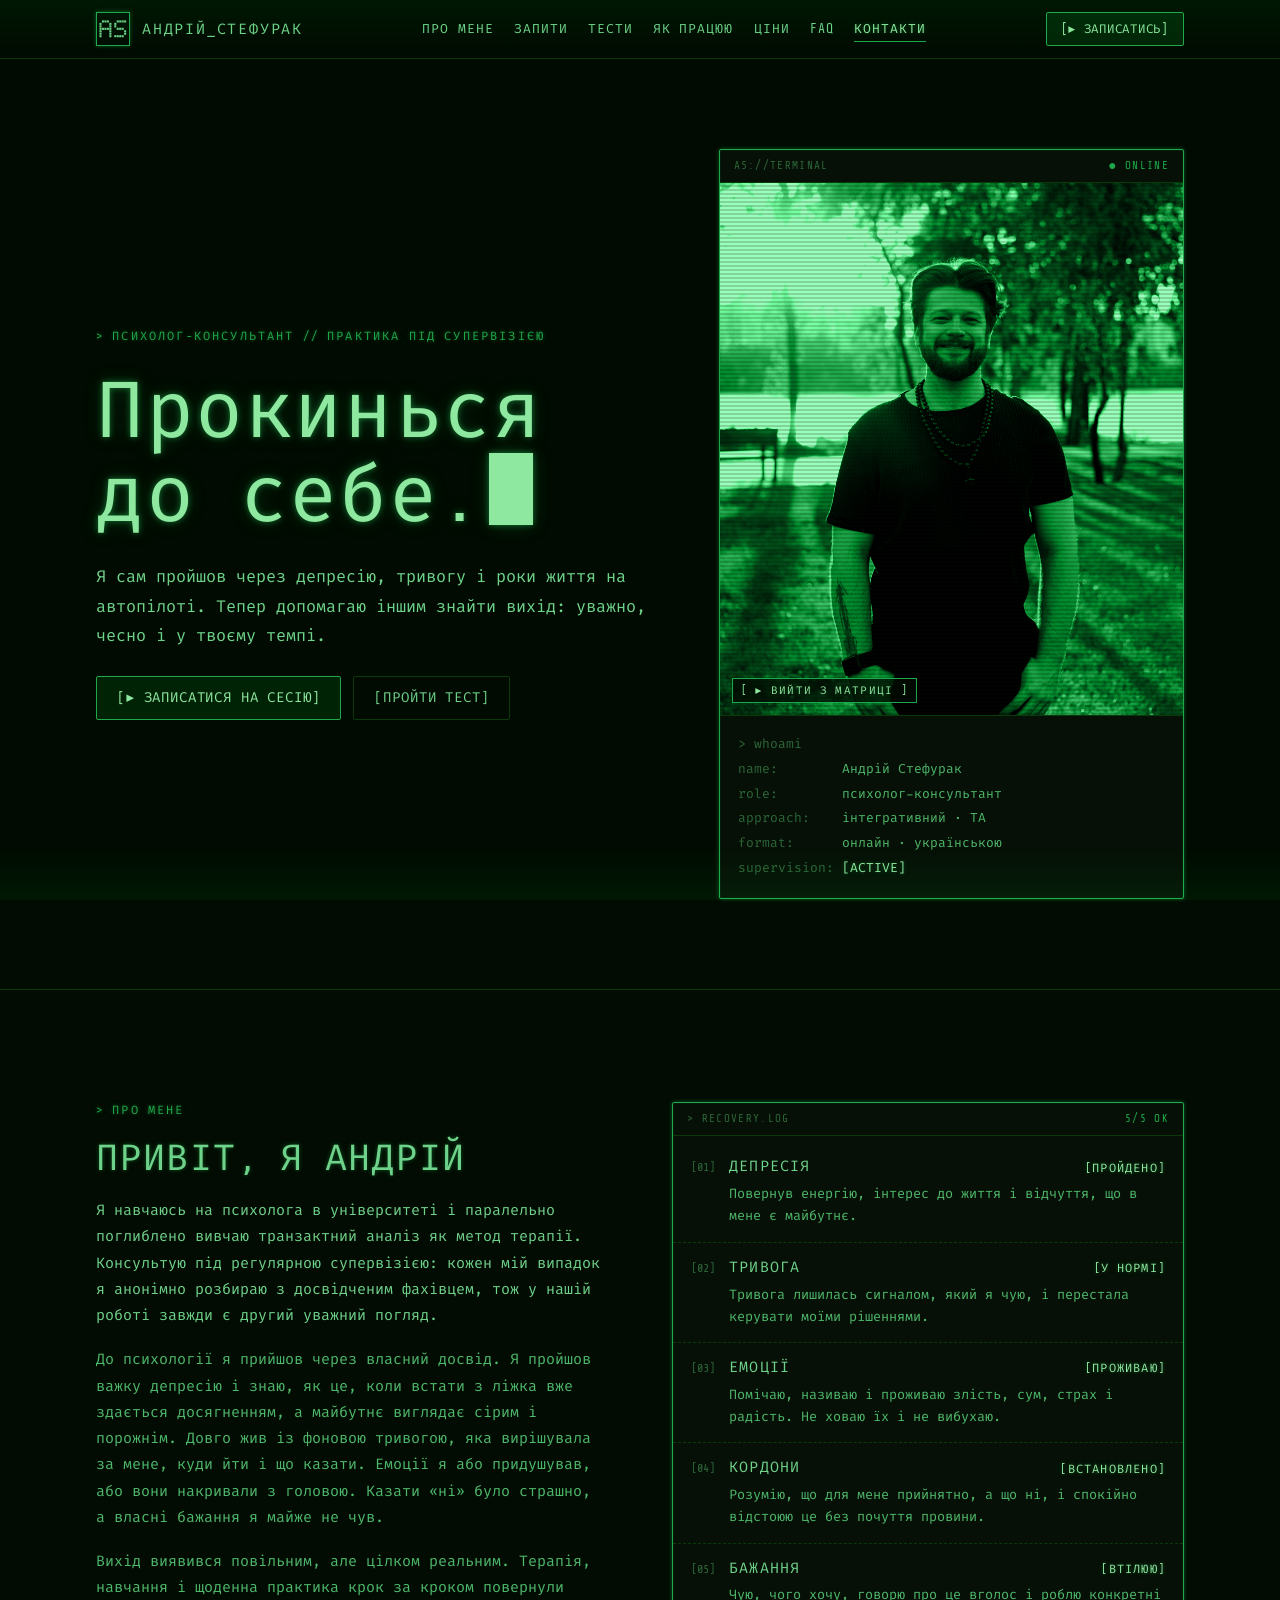
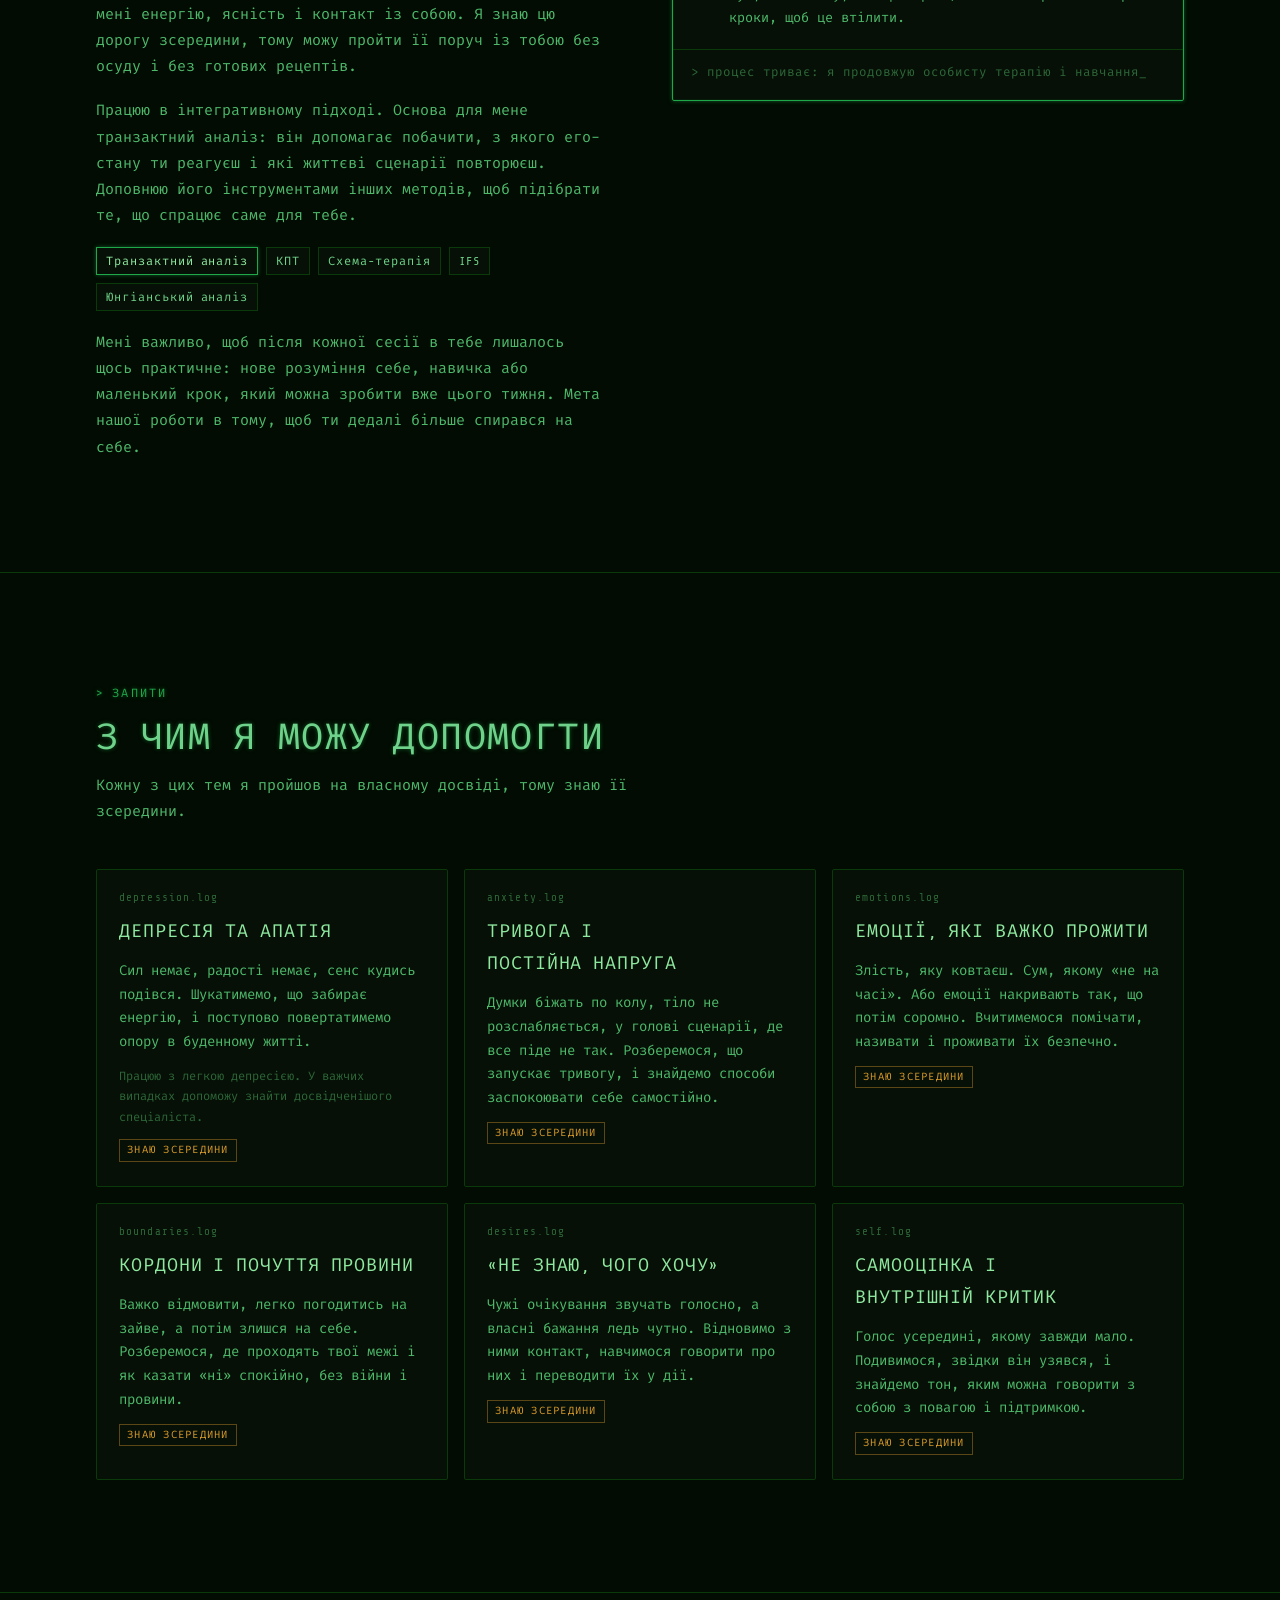
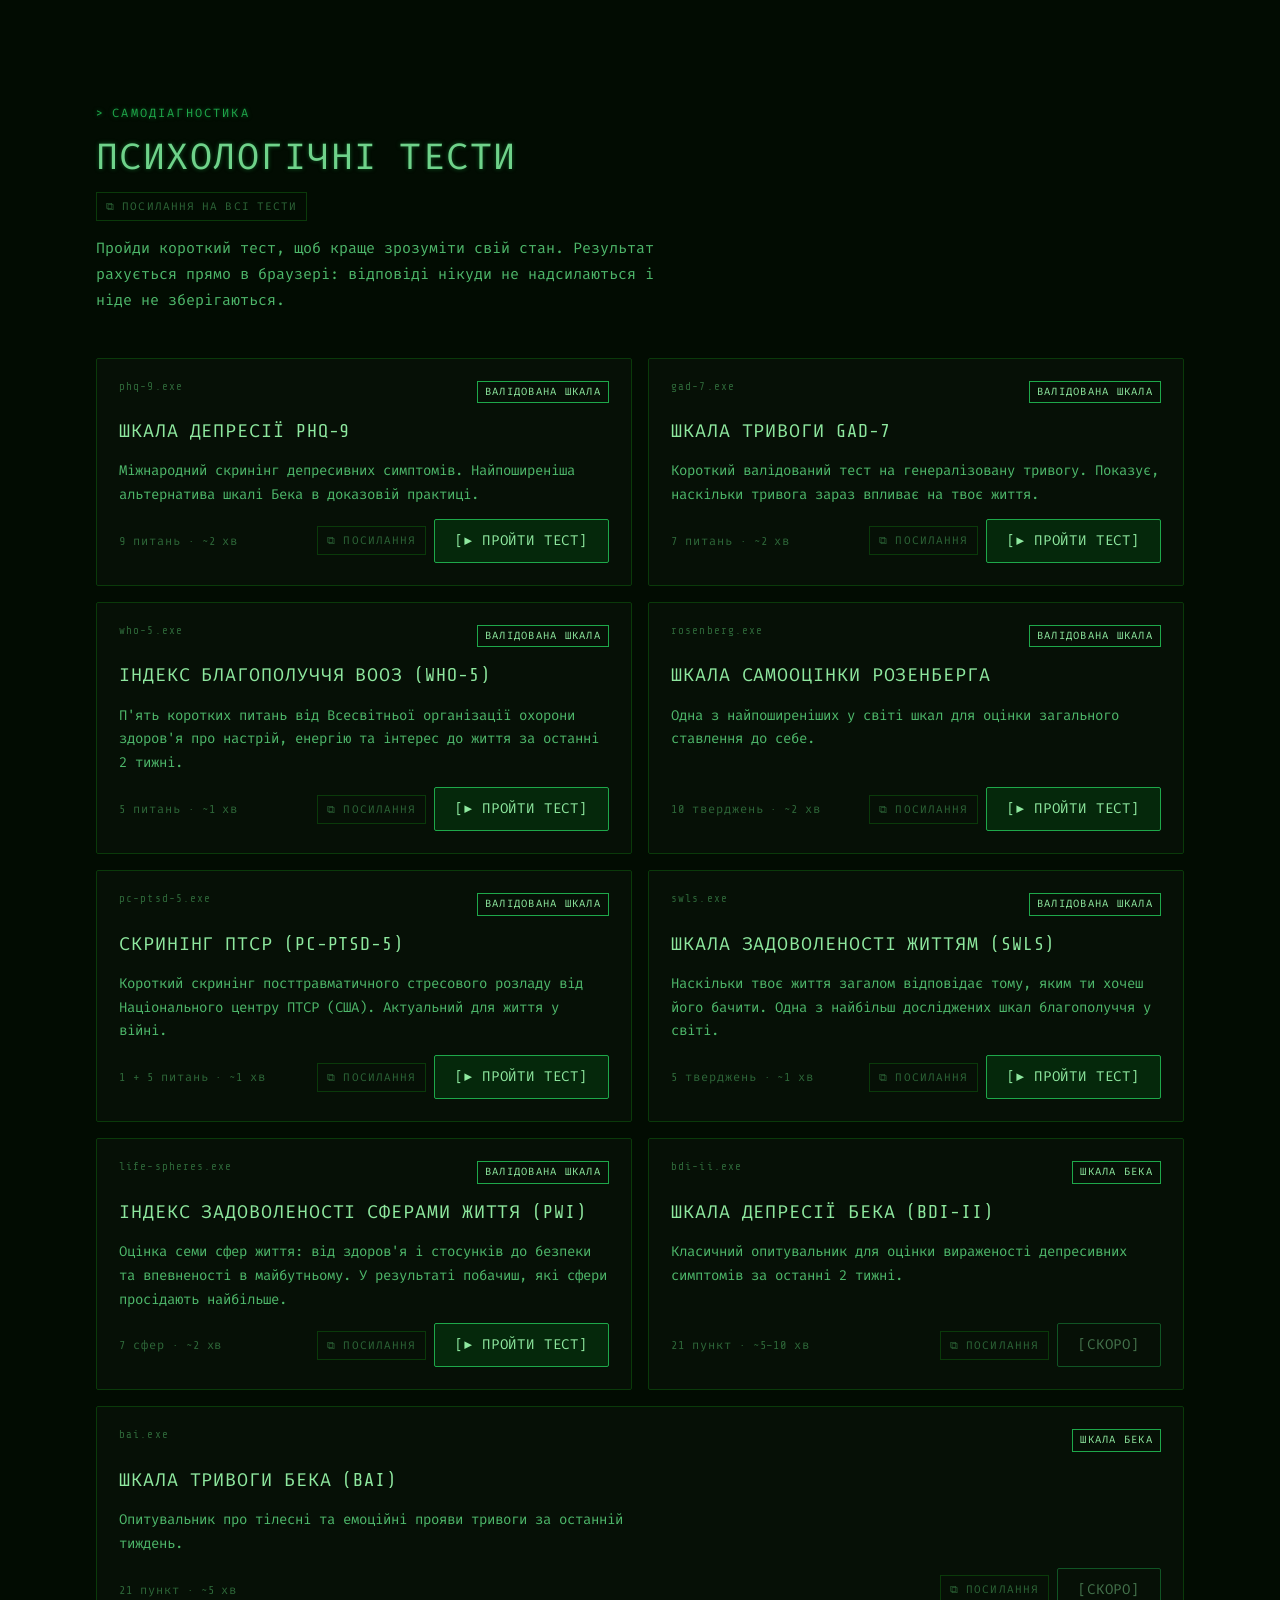
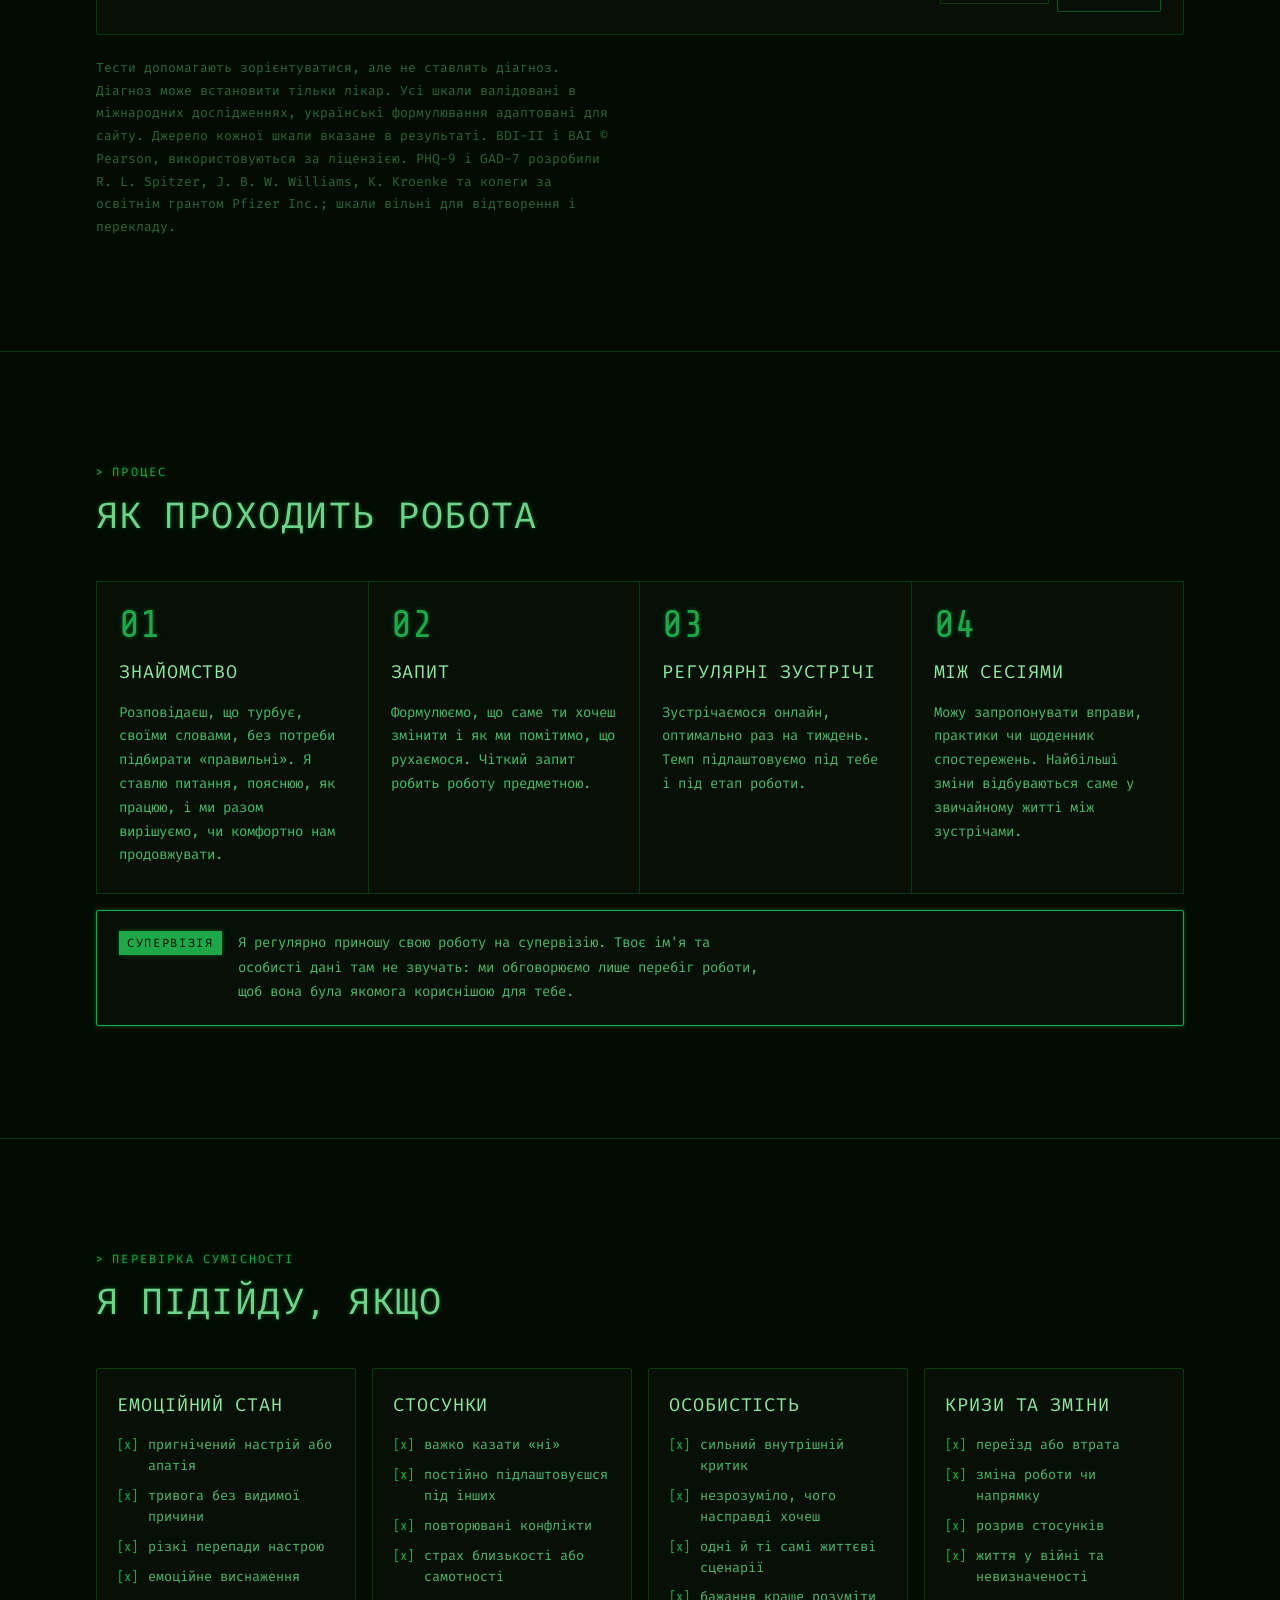
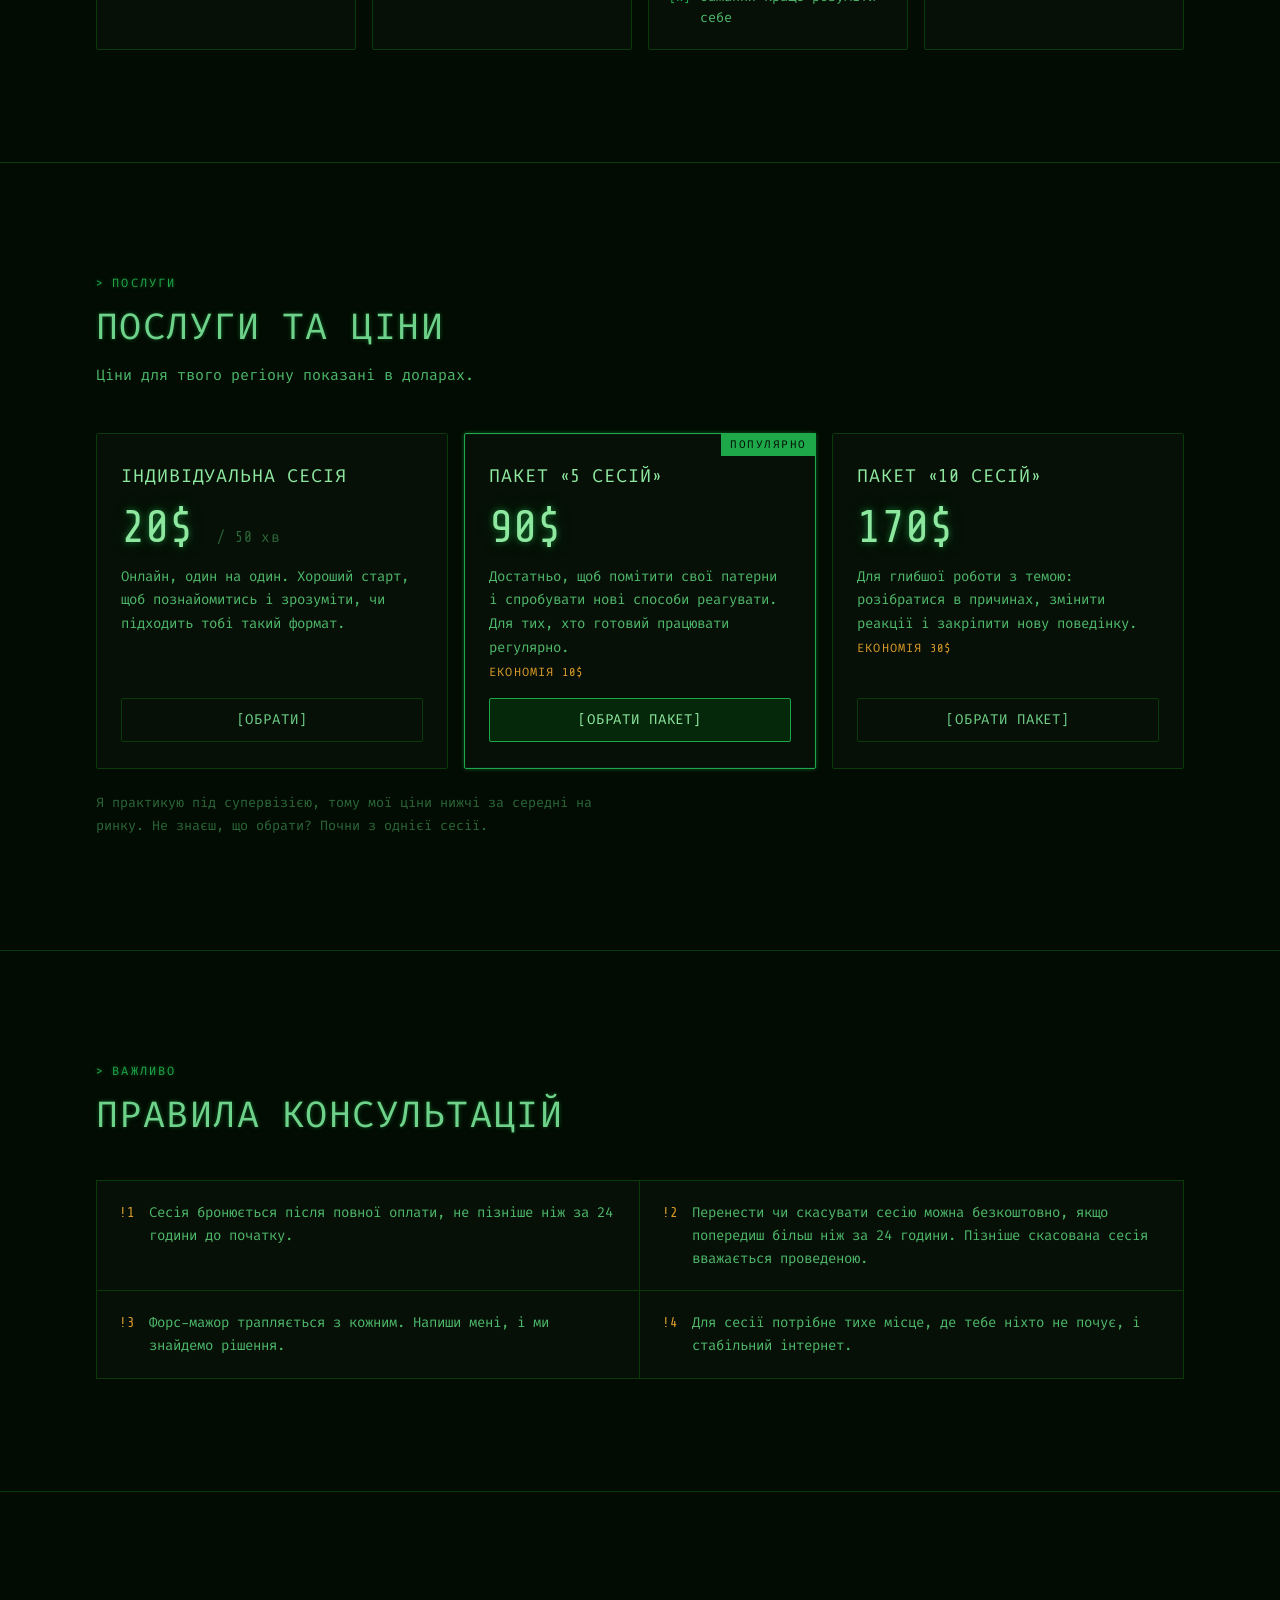
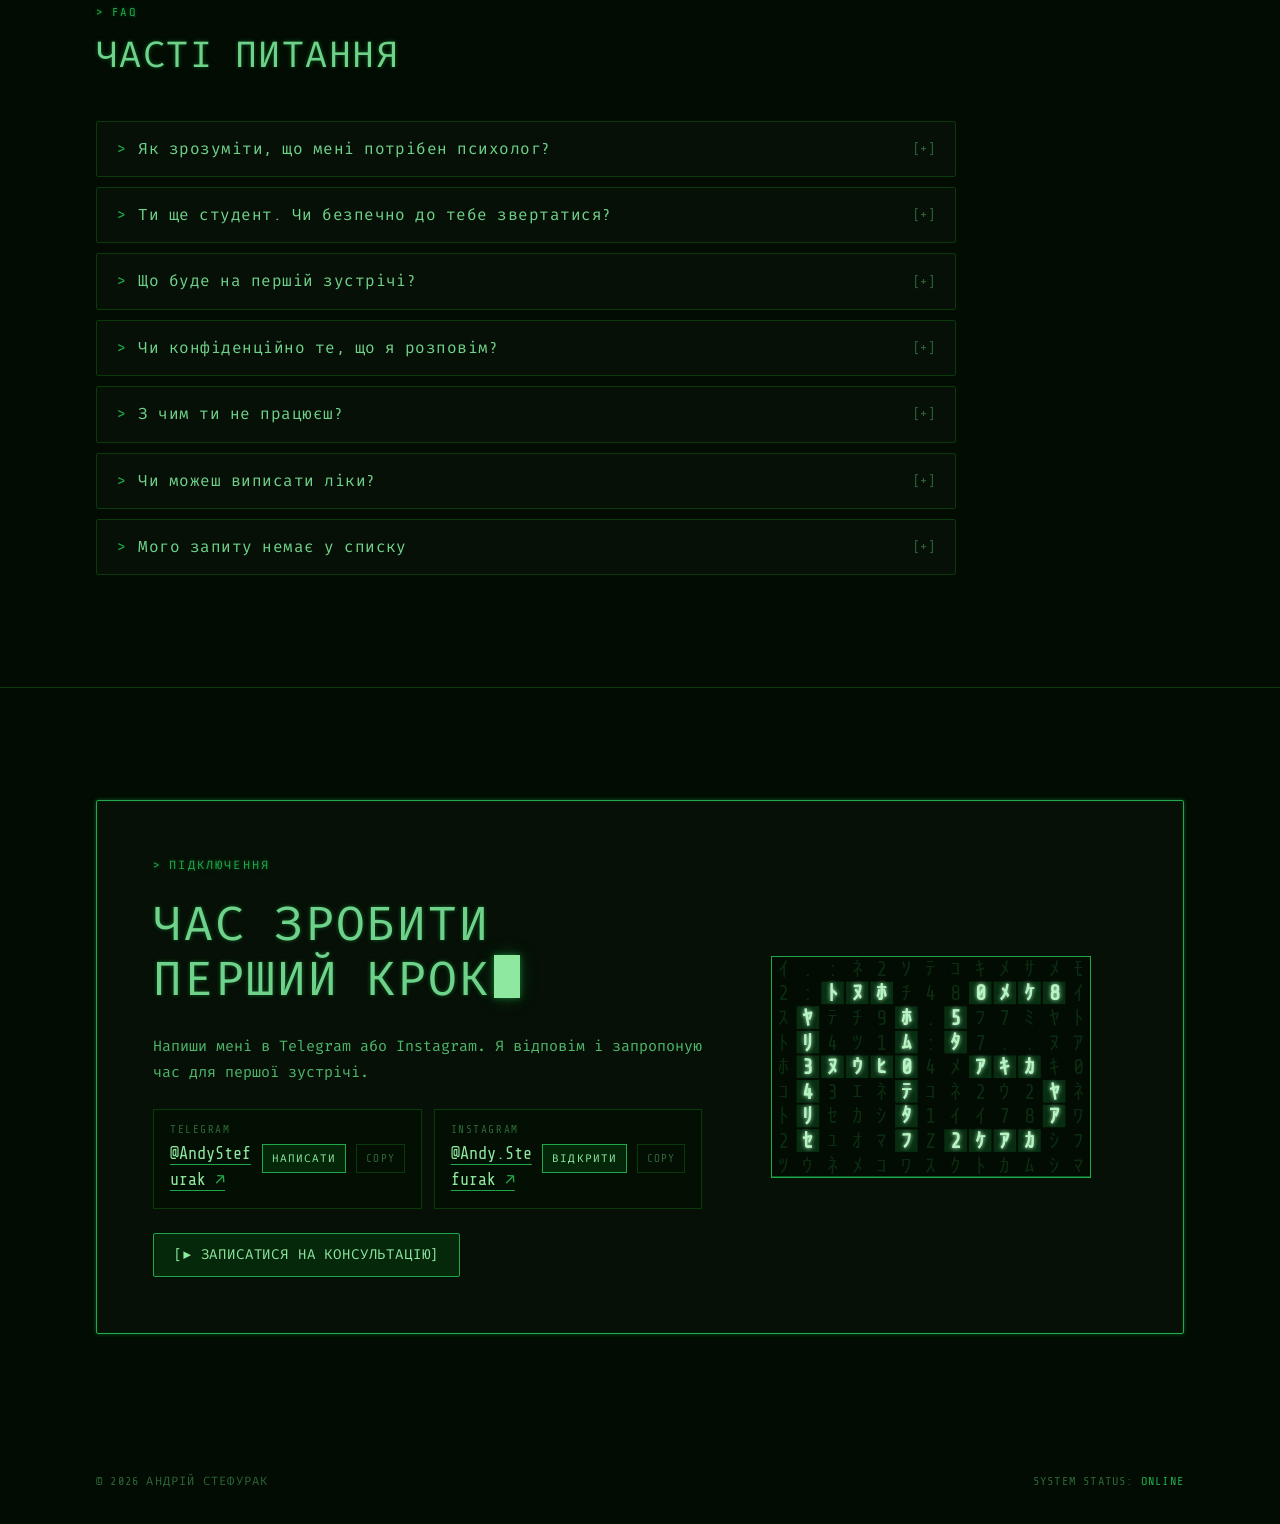
==== index.html @ 8607067a "Окремі посилання на тести, перемикання фото дотиком, помітніші контакти Co-Authored-By: Claude Opus " ====
<!doctype html>
<html lang="uk">
<head>
<meta charset="utf-8">
<meta name="viewport" content="width=device-width, initial-scale=1, viewport-fit=cover">
<title>Андрій Стефурак — психолог</title>
<meta name="claude:viewport-fit-sides" content="cover">
<meta name="description" content="Андрій Стефурак — психолог-консультант онлайн, практика під супервізією. Депресія, тривога, емоції, кордони, бажання.">
<link rel="canonical" href="https://www.andriistefurak.com/">
<meta property="og:type" content="website">
<meta property="og:site_name" content="Андрій Стефурак">
<meta property="og:title" content="Андрій Стефурак — психолог">
<meta property="og:description" content="Андрій Стефурак — психолог-консультант онлайн, практика під супервізією. Депресія, тривога, емоції, кордони, бажання.">
<meta property="og:url" content="https://www.andriistefurak.com/">
<meta property="og:image" content="https://www.andriistefurak.com/andrii.jpg">
<meta name="twitter:card" content="summary_large_image">
<link rel="icon" type="image/svg+xml" href="data:image/svg+xml,%3Csvg xmlns=%22http://www.w3.org/2000/svg%22 viewBox=%220 0 52 52%22%3E%3Crect width=%2252%22 height=%2252%22 fill=%22%23020c02%22/%3E%3Cg fill=%22%236fd28a%22%3E%3Crect x=%228%22 y=%2212%22 width=%223.4%22 height=%223.4%22/%3E%3Crect x=%2212%22 y=%2212%22 width=%223.4%22 height=%223.4%22/%3E%3Crect x=%2216%22 y=%2212%22 width=%223.4%22 height=%223.4%22/%3E%3Crect x=%2232%22 y=%2212%22 width=%223.4%22 height=%223.4%22/%3E%3Crect x=%2236%22 y=%2212%22 width=%223.4%22 height=%223.4%22/%3E%3Crect x=%2240%22 y=%2212%22 width=%223.4%22 height=%223.4%22/%3E%3Crect x=%2244%22 y=%2212%22 width=%223.4%22 height=%223.4%22/%3E%3Crect x=%224%22 y=%2216%22 width=%223.4%22 height=%223.4%22/%3E%3Crect x=%2220%22 y=%2216%22 width=%223.4%22 height=%223.4%22/%3E%3Crect x=%2228%22 y=%2216%22 width=%223.4%22 height=%223.4%22/%3E%3Crect x=%224%22 y=%2220%22 width=%223.4%22 height=%223.4%22/%3E%3Crect x=%2220%22 y=%2220%22 width=%223.4%22 height=%223.4%22/%3E%3Crect x=%2228%22 y=%2220%22 width=%223.4%22 height=%223.4%22/%3E%3Crect x=%224%22 y=%2224%22 width=%223.4%22 height=%223.4%22/%3E%3Crect x=%228%22 y=%2224%22 width=%223.4%22 height=%223.4%22/%3E%3Crect x=%2212%22 y=%2224%22 width=%223.4%22 height=%223.4%22/%3E%3Crect x=%2216%22 y=%2224%22 width=%223.4%22 height=%223.4%22/%3E%3Crect x=%2220%22 y=%2224%22 width=%223.4%22 height=%223.4%22/%3E%3Crect x=%2232%22 y=%2224%22 width=%223.4%22 height=%223.4%22/%3E%3Crect x=%2236%22 y=%2224%22 width=%223.4%22 height=%223.4%22/%3E%3Crect x=%2240%22 y=%2224%22 width=%223.4%22 height=%223.4%22/%3E%3Crect x=%224%22 y=%2228%22 width=%223.4%22 height=%223.4%22/%3E%3Crect x=%2220%22 y=%2228%22 width=%223.4%22 height=%223.4%22/%3E%3Crect x=%2244%22 y=%2228%22 width=%223.4%22 height=%223.4%22/%3E%3Crect x=%224%22 y=%2232%22 width=%223.4%22 height=%223.4%22/%3E%3Crect x=%2220%22 y=%2232%22 width=%223.4%22 height=%223.4%22/%3E%3Crect x=%2244%22 y=%2232%22 width=%223.4%22 height=%223.4%22/%3E%3Crect x=%224%22 y=%2236%22 width=%223.4%22 height=%223.4%22/%3E%3Crect x=%2220%22 y=%2236%22 width=%223.4%22 height=%223.4%22/%3E%3Crect x=%2228%22 y=%2236%22 width=%223.4%22 height=%223.4%22/%3E%3Crect x=%2232%22 y=%2236%22 width=%223.4%22 height=%223.4%22/%3E%3Crect x=%2236%22 y=%2236%22 width=%223.4%22 height=%223.4%22/%3E%3Crect x=%2240%22 y=%2236%22 width=%223.4%22 height=%223.4%22/%3E%3C/g%3E%3C/svg%3E">
<link rel="preconnect" href="https://fonts.googleapis.com">
<link rel="preconnect" href="https://fonts.gstatic.com" crossorigin>
<link rel="stylesheet" href="https://fonts.googleapis.com/css2?family=Fira+Code:wght@400;500;600&family=Share+Tech+Mono&display=swap">
<style>
/* Layout: terminal-on-CRT — one centered column of neon-bordered panels over a slow matrix rain, scanlines on top. */
:root {
  --bg: #020c02;
  --bg-2: #040f04;
  --card: #061006;
  --neon: #1ea84a;
  --line: #0a3a0a;
  --fg: #6fd28a;
  --fg-2: #4eb86b;
  --dim: #2d6638;
  --muted: #1a4422;
  --bright: #8ee89f;
  --warn: #d99a2b;
  --danger: #e0645c;
  --glow: 0 0 4px rgba(30, 168, 74, .5);
  --glow-strong: 0 0 6px rgba(30, 168, 74, .65), 0 0 18px rgba(30, 168, 74, .25);
  --font-display: "Share Tech Mono", "Fira Code", "Courier New", monospace;
  --font-body: "Fira Code", "Courier New", monospace;
  --radius: 2px;
  --wrap: 1120px;
  color-scheme: dark;
}

* { box-sizing: border-box; }
html { scroll-behavior: smooth; scroll-padding-top: 84px; }
body {
  margin: 0;
  background: var(--bg);
  color: var(--fg-2);
  font: 400 15px/1.75 var(--font-body);
  -webkit-font-smoothing: antialiased;
  overflow-x: hidden;
}
body::before {
  content: ""; position: fixed; inset: 0 0 auto; height: env(safe-area-inset-top, 0px);
  z-index: 60; background: var(--bg);
}
::selection { background: var(--neon); color: var(--bg); }
a { color: var(--bright); text-decoration: none; }
a:hover { text-shadow: var(--glow); }
:focus-visible { outline: 1px dashed var(--bright); outline-offset: 3px; }

/* ── atmosphere ─────────────────────────────── */
#rain { position: fixed; inset: 0; width: 100%; height: 100%; z-index: 0; opacity: .2; pointer-events: none; }
.scanlines::before, .scanlines::after { content: ""; position: fixed; inset: 0; pointer-events: none; z-index: 50; }
.scanlines::before {
  mix-blend-mode: screen;
  background: repeating-linear-gradient(rgba(0,0,0,0) 0, rgba(0,0,0,0) 2px, rgba(0,255,65,.03) 3px, rgba(0,0,0,0) 4px);
}
.scanlines::after {
  background: linear-gradient(rgba(0,255,65,.06), rgba(0,0,0,0) 6%, rgba(0,0,0,0) 94%, rgba(0,255,65,.06));
}
main, header, footer { position: relative; z-index: 2; }

.wrap {
  max-width: var(--wrap); margin: 0 auto;
  padding-left: max(16px, env(safe-area-inset-left, 0px));
  padding-right: max(16px, env(safe-area-inset-right, 0px));
}

/* ── type ───────────────────────────────────── */
h1, h2, h3 { font-family: var(--font-display); font-weight: 400; color: var(--fg); margin: 0; text-wrap: balance; }
h1 { font-size: clamp(2.6rem, 7vw, 5rem); line-height: 1.02; letter-spacing: .02em; color: var(--bright); text-shadow: var(--glow-strong); }
h2 { font-size: clamp(1.6rem, 3.6vw, 2.3rem); line-height: 1.15; letter-spacing: .04em; text-transform: uppercase; text-shadow: var(--glow); }
h3 { font-size: 1.15rem; letter-spacing: .05em; text-transform: uppercase; color: var(--bright); }
p { margin: 0; max-width: 65ch; }
.eyebrow { font: 400 12px/1.4 var(--font-display); letter-spacing: .18em; text-transform: uppercase; color: var(--neon); text-shadow: var(--glow); }
.cursor { display: inline-block; width: .55em; height: .9em; margin-left: .08em; background: var(--bright); box-shadow: var(--glow-strong); vertical-align: -.05em; animation: blink 1.05s steps(1) infinite; }
@keyframes blink { 50% { opacity: 0; } }

/* ── buttons ────────────────────────────────── */
.btn {
  display: inline-flex; align-items: center; gap: .5em;
  font: 400 .88rem/1 var(--font-display); letter-spacing: .06em; text-transform: uppercase;
  padding: 14px 20px; border: 1px solid var(--neon); border-radius: var(--radius);
  background: rgba(0,255,65,.1); color: var(--bright); cursor: pointer;
  transition: background .15s, box-shadow .15s;
}
.btn:hover { background: rgba(0,255,65,.18); box-shadow: var(--glow-strong); text-shadow: none; }
.btn--ghost { background: transparent; border-color: var(--line); color: var(--fg); }
.btn--ghost:hover { border-color: var(--neon); background: rgba(0,255,65,.06); }

/* ── header ─────────────────────────────────── */
.top {
  position: sticky; top: env(safe-area-inset-top, 0px); z-index: 40;
  background: rgba(2,12,2,.88); backdrop-filter: blur(6px);
  border-bottom: 1px solid var(--line);
}
.top .wrap { display: flex; align-items: center; justify-content: space-between; gap: 20px; padding-block: 12px; }
.brand { display: flex; align-items: center; gap: 12px; color: var(--fg); font: 400 15px/1 var(--font-display); letter-spacing: .12em; }
.brand svg { width: 34px; height: 34px; flex: none; border: 1px solid var(--neon); box-shadow: var(--glow); }
.nav { display: flex; gap: 20px; font: 400 13px/1 var(--font-display); letter-spacing: .08em; text-transform: uppercase; }
.nav a { color: var(--fg); padding: 6px 0; border-bottom: 1px solid transparent; transition: color .15s, border-color .15s; }
.nav a:hover, .nav a.active { color: var(--bright); border-bottom-color: var(--neon); text-shadow: var(--glow); }
.top-actions { display: flex; align-items: center; gap: 8px; }
.top .btn { padding: 10px 14px; font-size: .78rem; }
.menu-btn { display: none; }
@media (max-width: 900px) {
  .menu-btn { display: inline-flex; }
  .nav {
    display: none; position: absolute; top: 100%; left: 0; right: 0; flex-direction: column; gap: 0;
    background: var(--bg); border-bottom: 1px solid var(--neon); box-shadow: var(--glow);
    padding-block: 6px 14px;
    padding-left: max(16px, env(safe-area-inset-left, 0px)); padding-right: max(16px, env(safe-area-inset-right, 0px));
  }
  .nav.open { display: flex; }
  .nav a { padding: 15px 0; border-bottom: 1px solid var(--line); font-size: 14px; }
  .nav a::before { content: "> "; color: var(--neon); }
}
@media (max-width: 420px) { .brand span { display: none; } }

/* ── sections ───────────────────────────────── */
section { padding-block: clamp(64px, 9vw, 112px); border-bottom: 1px solid var(--line); }
.section-head { display: grid; gap: 14px; margin-bottom: 44px; }

.panel { background: var(--card); border: 1px solid var(--line); border-radius: var(--radius); }
.panel--neon { border-color: var(--neon); box-shadow: inset 0 0 0 1px rgba(30,168,74,.08), var(--glow); }
.panel-bar {
  display: flex; justify-content: space-between; align-items: center; gap: 12px; padding: 9px 14px;
  border-bottom: 1px solid var(--line); font: 400 11px/1.3 var(--font-display); letter-spacing: .12em; text-transform: uppercase; color: var(--dim);
}
.panel-bar b { color: var(--neon); font-weight: 400; }

/* ── hero ───────────────────────────────────── */
.hero { padding-block: clamp(48px, 7vw, 96px); }
.hero .wrap { display: grid; grid-template-columns: minmax(0, 1.2fr) minmax(0, 1fr); gap: clamp(32px, 5vw, 72px); align-items: center; }
.hero-copy { display: grid; gap: 26px; min-width: 0; }
.hero-copy .lead { font-size: 1.05rem; color: var(--fg); }
.hero-actions { display: flex; flex-wrap: wrap; gap: 12px; }
.hero-card { min-width: 0; }

.photo { position: relative; display: block; width: 100%; padding: 0; border: 0; border-bottom: 1px solid var(--line); background: var(--bg); cursor: default; -webkit-user-select: none; user-select: none; -webkit-touch-callout: none; overflow: hidden; aspect-ratio: 4 / 4.6; max-width: 100%; }
.photo img { display: block; width: 100%; height: 100%; object-fit: cover; object-position: 50% 22%; filter: grayscale(1) contrast(1.15) brightness(.85); transition: filter .6s ease; }
.photo::before { content: ""; position: absolute; inset: 0; background: var(--neon); mix-blend-mode: color; opacity: 1; transition: opacity .6s ease; z-index: 1; }
.photo::after { content: ""; position: absolute; inset: 0; z-index: 2; pointer-events: none;
  background: repeating-linear-gradient(rgba(2,12,2,0) 0, rgba(2,12,2,0) 2px, rgba(2,12,2,.35) 3px, rgba(2,12,2,0) 4px); transition: opacity .6s ease; }
.photo img { pointer-events: none; }
.photo .hint:hover { background: var(--neon); color: var(--bg); text-shadow: none; }
.photo .hint { position: absolute; cursor: pointer; left: 12px; bottom: 12px; z-index: 3; font: 400 11px/1 var(--font-display); letter-spacing: .12em; text-transform: uppercase;
  color: var(--bright); background: rgba(2,12,2,.8); border: 1px solid var(--neon); padding: 6px 8px; }
.photo.is-real img { filter: none; }
.photo.is-real::before, .photo.is-real::after { opacity: 0; }
@media (hover: hover) {
  .photo:hover img { filter: none; }
  .photo:hover::before, .photo:hover::after { opacity: 0; }
}

.whoami { margin: 0; padding: 16px 18px 18px; font: 400 13px/1.9 var(--font-body); color: var(--fg-2); overflow-x: auto; }
.whoami .k { color: var(--dim); }
.whoami .ok { color: var(--bright); text-shadow: var(--glow); }
@media (max-width: 860px) { .hero .wrap { grid-template-columns: minmax(0, 1fr); } .hero-card { max-width: 460px; } }

/* ── about ──────────────────────────────────── */
.about .wrap { display: grid; grid-template-columns: minmax(0, 1fr) minmax(0, 1fr); gap: clamp(32px, 5vw, 64px); align-items: start; }
.about-copy { display: grid; gap: 18px; min-width: 0; }
.about-copy p:first-of-type { color: var(--fg); }
.methods { display: flex; flex-wrap: wrap; gap: 8px; }
.methods span { font: 400 12px/1 var(--font-display); letter-spacing: .08em; border: 1px solid var(--line); background: var(--card); color: var(--fg); padding: 7px 9px; }
.methods span.main { border-color: var(--neon); color: var(--bright); box-shadow: var(--glow); }
.log { min-width: 0; }
.log ol { list-style: none; margin: 0; padding: 6px 0; }
.log li { display: grid; grid-template-columns: auto minmax(0, 1fr); gap: 4px 14px; padding: 14px 18px; border-bottom: 1px dashed var(--line); }
.log li:last-child { border-bottom: 0; }
.log .n { font: 400 12px/1.9 var(--font-display); color: var(--dim); }
.log .row { display: flex; flex-wrap: wrap; justify-content: space-between; gap: 4px 12px; font: 400 15px/1.5 var(--font-display); letter-spacing: .08em; color: var(--fg); }
.log .st { color: var(--bright); text-shadow: var(--glow); font-size: 12px; letter-spacing: .1em; align-self: center; }
.log li p { grid-column: 2; font-size: 13.5px; line-height: 1.65; color: var(--fg-2); }
.log-foot { padding: 12px 18px 16px; border-top: 1px solid var(--line); font-size: 12.5px; color: var(--dim); }
@media (max-width: 860px) { .about .wrap { grid-template-columns: minmax(0, 1fr); } }

/* ── cards ──────────────────────────────────── */
.grid-3 { display: grid; grid-template-columns: repeat(3, minmax(0, 1fr)); gap: 16px; }
@media (max-width: 960px) { .grid-3 { grid-template-columns: repeat(2, minmax(0, 1fr)); } }
@media (max-width: 620px) { .grid-3 { grid-template-columns: minmax(0, 1fr); } }
.card { display: grid; align-content: start; gap: 12px; padding: 22px 22px 24px; transition: border-color .15s, box-shadow .15s; }
.card:hover { border-color: var(--neon); box-shadow: var(--glow); }
.card .file { font: 400 11px/1 var(--font-display); letter-spacing: .1em; color: var(--dim); }
.card p { font-size: 14px; line-height: 1.7; }
.tag { justify-self: start; font: 400 10.5px/1 var(--font-display); letter-spacing: .12em; text-transform: uppercase; color: var(--warn); border: 1px solid rgba(217,154,43,.4); padding: 5px 7px; }

/* ── tests ──────────────────────────────────── */
.tests { display: grid; grid-template-columns: repeat(2, minmax(0, 1fr)); gap: 16px; }
.tests > :last-child:nth-child(odd) { grid-column: 1 / -1; }
@media (max-width: 720px) { .tests { grid-template-columns: minmax(0, 1fr); } }
.test-card { display: grid; grid-template-rows: auto auto 1fr auto; gap: 12px; padding: 22px; }
.test-card .head { display: flex; justify-content: space-between; gap: 10px; flex-wrap: wrap; }
.test-card .kind { font: 400 10.5px/1 var(--font-display); letter-spacing: .12em; text-transform: uppercase; padding: 5px 7px; border: 1px solid var(--neon); color: var(--bright); }
.test-card p { font-size: 14px; line-height: 1.7; }
.test-card .foot { display: flex; justify-content: space-between; align-items: center; gap: 12px; flex-wrap: wrap; }
.test-card .foot-actions { display: flex; gap: 8px; align-items: center; flex-wrap: wrap; }
.test-card .meta { font: 400 12px/1 var(--font-display); letter-spacing: .08em; color: var(--dim); }
.tests-note { margin-top: 22px; color: var(--dim); font-size: 13px; }

/* test dialog */
.dlg { width: min(680px, calc(100vw - 32px)); max-height: calc(100dvh - 32px); padding: 0; border: 1px solid var(--neon); border-radius: var(--radius);
  background: var(--card); color: var(--fg-2); box-shadow: var(--glow-strong); overflow: auto; }
.dlg::backdrop { background: rgba(2,12,2,.86); backdrop-filter: blur(3px); }
.dlg { overscroll-behavior: contain; }
html.is-locked, html.is-locked body { overflow: hidden; }
html.is-locked body { touch-action: none; }
html.is-locked .dlg { touch-action: pan-y; }
.opts.scale10 { grid-template-columns: repeat(11, minmax(0, 1fr)); gap: 4px; }
.opts.scale10 .opt { grid-template-columns: 1fr; justify-items: center; padding: 14px 0; font: 400 1rem/1 var(--font-display); }
.scale-ends { display: flex; justify-content: space-between; gap: 12px; font-size: 12px; color: var(--dim); }
@media (max-width: 520px) { .opts.scale10 { grid-template-columns: repeat(6, minmax(0, 1fr)); } }
.bars { display: grid; gap: 10px; }
.bar-row { display: grid; grid-template-columns: 13em minmax(0, 1fr) 2.6em; gap: 12px; align-items: center; font: 400 13px/1.3 var(--font-display); letter-spacing: .03em; color: var(--fg); }
.bar-row .track { height: 12px; background: var(--bg-2); border: 1px solid var(--line); }
.bar-row .track i { display: block; height: 100%; background: var(--neon); box-shadow: var(--glow); }
.bar-row.low { color: var(--warn); }
.bar-row.low .track i { background: var(--warn); box-shadow: none; }
.bar-row .v { text-align: right; color: var(--dim); font-variant-numeric: tabular-nums; }
@media (max-width: 480px) { .bar-row { grid-template-columns: minmax(0, 1fr) 2.6em; } .bar-row .track { grid-column: 1 / -1; grid-row: 2; } }
.dlg .panel-bar { position: sticky; top: 0; background: var(--card); z-index: 1; }
.x { background: none; border: 0; color: var(--dim); font: 400 13px/1 var(--font-display); letter-spacing: .1em; cursor: pointer; padding: 4px; }
.x:hover { color: var(--bright); }
.dlg-body { padding: clamp(20px, 4vw, 32px); display: grid; gap: 20px; }
.dlg-body h3 { font-size: 1.4rem; }
.dlg-body p { font-size: 14.5px; }
.progress { display: grid; gap: 8px; }
.progress .count { font: 400 12px/1 var(--font-display); letter-spacing: .12em; color: var(--dim); }
.progress .bar { height: 4px; background: var(--line); }
.progress .bar i { display: block; height: 100%; background: var(--neon); box-shadow: var(--glow); transition: width .2s; }
.q-prompt { font-size: 13px; color: var(--dim); }
.q-text { font: 400 1.25rem/1.45 var(--font-display); color: var(--bright); letter-spacing: .02em; }
.opts { display: grid; gap: 8px; }
.opt { display: grid; grid-template-columns: auto minmax(0, 1fr); gap: 12px; align-items: center; text-align: left; width: 100%;
  padding: 13px 16px; background: var(--bg-2); border: 1px solid var(--line); color: var(--fg); font: 400 14px/1.4 var(--font-body); cursor: pointer; }
.opt:hover { border-color: var(--neon); background: rgba(0,255,65,.06); }
.opt.sel { border-color: var(--neon); background: rgba(0,255,65,.12); color: var(--bright); box-shadow: var(--glow); }
.opt kbd { font: 400 12px/1 var(--font-display); color: var(--neon); }
.dlg-nav { display: flex; justify-content: space-between; gap: 12px; flex-wrap: wrap; }
.score { display: flex; align-items: baseline; gap: 12px; flex-wrap: wrap; }
.score b { font: 400 3.4rem/1 var(--font-display); color: var(--bright); text-shadow: var(--glow-strong); font-variant-numeric: tabular-nums; }
.score span { font: 400 14px/1 var(--font-display); color: var(--dim); letter-spacing: .08em; }
.band { font: 400 1.1rem/1.3 var(--font-display); letter-spacing: .08em; text-transform: uppercase; color: var(--bright); }
.scale { display: grid; grid-template-columns: repeat(var(--n), minmax(0, 1fr)); gap: 3px; }
.scale div { padding-top: 8px; border-top: 4px solid var(--line); font: 400 10.5px/1.3 var(--font-display); color: var(--dim); letter-spacing: .04em; }
.scale div.on { border-color: var(--neon); color: var(--bright); box-shadow: 0 -4px 8px -4px rgba(30,168,74,.7); }
.alert { border: 1px solid var(--danger); background: rgba(224,100,92,.08); padding: 14px 16px; color: #f2b2ad; font-size: 14px; line-height: 1.65; }
.alert b { color: #ffd4d0; font-weight: 500; }
.fine { font-size: 12px !important; color: var(--dim); line-height: 1.6; }
.btn:disabled { opacity: .45; cursor: not-allowed; box-shadow: none; background: transparent; }

/* ── process ────────────────────────────────── */
.steps { display: grid; grid-template-columns: repeat(4, minmax(0, 1fr)); gap: 0; border: 1px solid var(--line); background: var(--card); }
.step { display: grid; align-content: start; gap: 12px; padding: 24px 22px 26px; border-right: 1px solid var(--line); }
.step:last-child { border-right: 0; }
.step .num { font: 400 2.4rem/1 var(--font-display); color: var(--neon); text-shadow: var(--glow); }
.step p { font-size: 14px; line-height: 1.7; }
@media (max-width: 960px) {
  .steps { grid-template-columns: repeat(2, minmax(0, 1fr)); }
  .step:nth-child(2) { border-right: 0; }
  .step:nth-child(-n+2) { border-bottom: 1px solid var(--line); }
}
@media (max-width: 560px) {
  .steps { grid-template-columns: minmax(0, 1fr); }
  .step { border-right: 0; border-bottom: 1px solid var(--line); }
  .step:last-child { border-bottom: 0; }
}
.note { margin-top: 16px; display: grid; grid-template-columns: auto minmax(0, 1fr); gap: 16px; align-items: start; padding: 20px 22px; }
.note .badge { font: 400 12px/1 var(--font-display); letter-spacing: .14em; color: var(--bg); background: var(--neon); padding: 6px 8px; box-shadow: var(--glow); }
.note p { font-size: 14px; }
@media (max-width: 560px) { .note { grid-template-columns: minmax(0, 1fr); } .note .badge { justify-self: start; } }

/* ── fit list ───────────────────────────────── */
.fit { display: grid; grid-template-columns: repeat(4, minmax(0, 1fr)); gap: 16px; }
@media (max-width: 960px) { .fit { grid-template-columns: repeat(2, minmax(0, 1fr)); } }
@media (max-width: 520px) { .fit { grid-template-columns: minmax(0, 1fr); } }
.fit .panel { padding: 20px; display: grid; align-content: start; gap: 14px; }
.fit ul { list-style: none; margin: 0; padding: 0; display: grid; gap: 9px; }
.fit li { display: grid; grid-template-columns: auto minmax(0, 1fr); gap: 10px; font-size: 13.5px; line-height: 1.55; }
.fit li::before { content: "[x]"; font-family: var(--font-display); color: var(--neon); }

/* ── pricing ────────────────────────────────── */
.prices { display: grid; grid-template-columns: repeat(3, minmax(0, 1fr)); gap: 16px; align-items: stretch; }
@media (max-width: 900px) { .prices { grid-template-columns: minmax(0, 1fr); max-width: 520px; } }
.price { position: relative; display: grid; grid-template-rows: auto auto 1fr auto; gap: 14px; padding: 26px 24px; }
.price .amount { font: 400 2.8rem/1 var(--font-display); color: var(--bright); text-shadow: var(--glow-strong); font-variant-numeric: tabular-nums; }
.price .amount small { font-size: .9rem; color: var(--dim); letter-spacing: .06em; text-shadow: none; }
.price p { font-size: 14px; line-height: 1.7; }
.price .save { font: 400 12px/1 var(--font-display); letter-spacing: .1em; text-transform: uppercase; color: var(--warn); }
.price .btn { justify-content: center; }
.ribbon { position: absolute; top: -1px; right: -1px; font: 400 11px/1 var(--font-display); letter-spacing: .14em; background: var(--neon); color: var(--bg); padding: 6px 9px; }
.cur { display: inline-flex; border: 1px solid var(--line); margin-bottom: 22px; }
.cur button { font: 400 12px/1 var(--font-display); letter-spacing: .12em; padding: 10px 14px; background: transparent; color: var(--dim); border: 0; cursor: pointer; }
.cur button[aria-pressed="true"] { background: rgba(0,255,65,.12); color: var(--bright); box-shadow: inset 0 0 0 1px var(--neon); }
.prices-note { margin-top: 22px; color: var(--dim); font-size: 13.5px; }

/* ── rules ──────────────────────────────────── */
.rules { display: grid; grid-template-columns: repeat(2, minmax(0, 1fr)); gap: 0; margin: 0; padding: 0; border: 1px solid var(--line); background: var(--card); counter-reset: r; }
.rules li { list-style: none; display: grid; grid-template-columns: auto minmax(0, 1fr); gap: 14px; padding: 20px 22px; border-bottom: 1px solid var(--line); font-size: 14px; line-height: 1.65; }
.rules li:nth-child(odd) { border-right: 1px solid var(--line); }
.rules li:nth-last-child(-n+2) { border-bottom: 0; }
.rules li::before { counter-increment: r; content: "!" counter(r); font-family: var(--font-display); color: var(--warn); }
@media (max-width: 720px) {
  .rules { grid-template-columns: minmax(0, 1fr); }
  .rules li:nth-child(odd) { border-right: 0; }
  .rules li:nth-last-child(2) { border-bottom: 1px solid var(--line); }
}

/* ── faq ────────────────────────────────────── */
.faq { display: grid; gap: 10px; max-width: 860px; }
.faq details { background: var(--card); border: 1px solid var(--line); border-radius: var(--radius); }
.faq details[open] { border-color: var(--neon); box-shadow: var(--glow); }
.faq summary {
  list-style: none; cursor: pointer; display: grid; grid-template-columns: auto minmax(0, 1fr) auto; gap: 12px; align-items: center;
  padding: 16px 20px; color: var(--fg); font: 400 1rem/1.4 var(--font-display); letter-spacing: .03em;
}
.faq summary::-webkit-details-marker { display: none; }
.faq summary::before { content: ">"; color: var(--neon); }
.faq summary::after { content: "[+]"; color: var(--dim); font-size: 13px; }
.faq details[open] summary::after { content: "[–]"; color: var(--neon); }
.faq summary:hover { color: var(--bright); }
.faq details > div { padding: 0 20px 18px 42px; font-size: 14px; line-height: 1.75; display: grid; gap: 10px; }
.faq .hotline { color: var(--bright); }

/* ── contact ────────────────────────────────── */
.contact { border-bottom: 0; }
.contact .panel { padding: clamp(28px, 5vw, 56px); display: grid; grid-template-columns: minmax(0, 1.4fr) minmax(0, 1fr); gap: 32px; align-items: center; }
.contact-copy { display: grid; gap: 24px; justify-items: start; min-width: 0; }
.contact h2 { font-size: clamp(1.8rem, 4.4vw, 3rem); }
.contact .logo-big { width: 100%; max-width: 320px; height: auto; justify-self: center; }
@media (max-width: 820px) { .contact .panel { grid-template-columns: minmax(0, 1fr); } .contact .logo-big { max-width: 240px; justify-self: start; } }
.contacts { display: grid; grid-template-columns: repeat(2, minmax(0, 1fr)); gap: 12px; width: 100%; }
@media (max-width: 560px) { .contacts { grid-template-columns: minmax(0, 1fr); } }
.contact-row { display: grid; grid-template-columns: minmax(0, 1fr) auto auto; align-items: center; gap: 10px; padding: 14px 16px; border: 1px solid var(--line); background: var(--bg-2); }
.contact-row .lbl { font: 400 11px/1 var(--font-display); letter-spacing: .14em; color: var(--dim); text-transform: uppercase; margin-bottom: 6px; }
.contact-row .handle { font: 400 1.05rem/1.2 var(--font-display); overflow-wrap: anywhere; color: var(--bright);
  text-decoration: underline; text-decoration-color: var(--neon); text-decoration-thickness: 1px; text-underline-offset: 5px; }
.contact-row .handle::after { content: " ↗"; color: var(--neon); }
.contact-row .handle:hover { background: var(--neon); color: var(--bg); text-decoration: none; text-shadow: none; }
.contact-row .handle:hover::after { color: var(--bg); }
.open { font: 400 11px/1 var(--font-display); letter-spacing: .1em; text-transform: uppercase; color: var(--bright); border: 1px solid var(--neon); background: rgba(0,255,65,.1); padding: 8px 9px; white-space: nowrap; }
.open:hover { background: var(--neon); color: var(--bg); text-shadow: none; }
@media (max-width: 380px) { .contact-row { grid-template-columns: minmax(0, 1fr) auto; } .contact-row .copy { display: none; } }
.copy { font: 400 11px/1 var(--font-display); letter-spacing: .1em; text-transform: uppercase; background: transparent; color: var(--dim); border: 1px solid var(--line); padding: 8px 9px; cursor: pointer; }
.copy:hover { color: var(--bright); border-color: var(--neon); }

footer .wrap { display: flex; flex-wrap: wrap; justify-content: space-between; gap: 10px; padding-block: 26px 34px; font: 400 12px/1.5 var(--font-display); letter-spacing: .1em; color: var(--dim); text-transform: uppercase; }
footer .on { color: var(--neon); }

@media (prefers-reduced-motion: reduce) {
  html { scroll-behavior: auto; }
  .cursor { animation: none; }
  #rain { display: none; }
  .photo img, .photo::before, .photo::after { transition: none; }
}
</style>
</head>
<body class="scanlines">
<canvas id="rain" aria-hidden="true"></canvas>

<header class="top">
  <div class="wrap">
    <a class="brand" href="#top" aria-label="Андрій Стефурак — на початок">
      <svg id="logo-mini" viewBox="0 0 52 52" aria-hidden="true"></svg>
      <span>АНДРІЙ_СТЕФУРАК</span>
    </a>
    <nav class="nav" id="nav" aria-label="Розділи">
      <a href="#about">Про мене</a>
      <a href="#help">Запити</a>
      <a href="#tests">Тести</a>
      <a href="#process">Як працюю</a>
      <a href="#prices">Ціни</a>
      <a href="#faq">FAQ</a>
      <a href="#contact">Контакти</a>
    </nav>
    <div class="top-actions">
      <a class="btn" href="https://t.me/AndyStefurak" target="_blank" rel="noopener">[▶ Записатись]</a>
      <button class="btn btn--ghost menu-btn" type="button" id="menu-btn" aria-expanded="false" aria-controls="nav">[≡ Меню]</button>
    </div>
  </div>
</header>

<main id="top">

  <!-- HERO -->
  <section class="hero">
    <div class="wrap">
      <div class="hero-copy">
        <div class="eyebrow">&gt; Психолог-консультант // практика під супервізією</div>
        <h1>Прокинься<br>до себе.<span class="cursor" aria-hidden="true"></span></h1>
        <p class="lead">Я сам пройшов через депресію, тривогу і роки життя на автопілоті. Тепер допомагаю іншим знайти вихід: уважно, чесно і у твоєму темпі.</p>
        <div class="hero-actions">
          <a class="btn" href="https://t.me/AndyStefurak" target="_blank" rel="noopener">[▶ Записатися на сесію]</a>
          <a class="btn btn--ghost" href="#tests">[Пройти тест]</a>
        </div>
      </div>

      <div class="hero-card panel panel--neon">
        <div class="panel-bar"><span>AS://terminal</span><b>● online</b></div>
        <div class="photo" id="photo" title="Наведи, торкнись або утримуй, щоб побачити в кольорі">
          <img draggable="false" src="andrii.jpg" alt="Андрій Стефурак усміхається в парку на заході сонця" width="900" height="1200">
          <a class="hint" href="#process">[ ▶ вийти з матриці ]</a>
        </div>
<pre class="whoami"><span class="k">&gt; whoami</span>
<span class="k">name:</span>        Андрій Стефурак
<span class="k">role:</span>        психолог-консультант
<span class="k">approach:</span>    інтегративний · ТА
<span class="k">format:</span>      онлайн · українською
<span class="k">supervision:</span> <span class="ok">[ACTIVE]</span></pre>
      </div>
    </div>
  </section>

  <!-- ABOUT -->
  <section id="about" class="about">
    <div class="wrap">
      <div class="about-copy">
        <div class="eyebrow">&gt; Про мене</div>
        <h2>Привіт, я Андрій</h2>
        <p>Я навчаюсь на психолога в університеті і паралельно поглиблено вивчаю транзактний аналіз як метод терапії. Консультую під регулярною супервізією: кожен мій випадок я анонімно розбираю з досвідченим фахівцем, тож у нашій роботі завжди є другий уважний погляд.</p>
        <p>До психології я прийшов через власний досвід. Я пройшов важку депресію і знаю, як це, коли встати з ліжка вже здається досягненням, а майбутнє виглядає сірим і порожнім. Довго жив із фоновою тривогою, яка вирішувала за мене, куди йти і що казати. Емоції я або придушував, або вони накривали з головою. Казати «ні» було страшно, а власні бажання я майже не чув.</p>
        <p>Вихід виявився повільним, але цілком реальним. Терапія, навчання і щоденна практика крок за кроком повернули мені енергію, ясність і контакт із собою. Я знаю цю дорогу зсередини, тому можу пройти її поруч із тобою без осуду і без готових рецептів.</p>
        <p>Працюю в інтегративному підході. Основа для мене транзактний аналіз: він допомагає побачити, з якого его-стану ти реагуєш і які життєві сценарії повторюєш. Доповнюю його інструментами інших методів, щоб підібрати те, що спрацює саме для тебе.</p>
        <div class="methods" aria-label="Методи">
          <span class="main">Транзактний аналіз</span>
          <span>КПТ</span>
          <span>Схема-терапія</span>
          <span>IFS</span>
          <span>Юнгіанський аналіз</span>
        </div>
        <p>Мені важливо, щоб після кожної сесії в тебе лишалось щось практичне: нове розуміння себе, навичка або маленький крок, який можна зробити вже цього тижня. Мета нашої роботи в тому, щоб ти дедалі більше спирався на себе.</p>
      </div>

      <div class="log panel panel--neon" aria-label="Мій шлях">
        <div class="panel-bar"><span>&gt; recovery.log</span><b>5/5 ok</b></div>
        <ol>
          <li><span class="n">[01]</span>
            <div class="row"><span>ДЕПРЕСІЯ</span><span class="st">[ПРОЙДЕНО]</span></div>
            <p>Повернув енергію, інтерес до життя і відчуття, що в мене є майбутнє.</p></li>
          <li><span class="n">[02]</span>
            <div class="row"><span>ТРИВОГА</span><span class="st">[У НОРМІ]</span></div>
            <p>Тривога лишилась сигналом, який я чую, і перестала керувати моїми рішеннями.</p></li>
          <li><span class="n">[03]</span>
            <div class="row"><span>ЕМОЦІЇ</span><span class="st">[ПРОЖИВАЮ]</span></div>
            <p>Помічаю, називаю і проживаю злість, сум, страх і радість. Не ховаю їх і не вибухаю.</p></li>
          <li><span class="n">[04]</span>
            <div class="row"><span>КОРДОНИ</span><span class="st">[ВСТАНОВЛЕНО]</span></div>
            <p>Розумію, що для мене прийнятно, а що ні, і спокійно відстоюю це без почуття провини.</p></li>
          <li><span class="n">[05]</span>
            <div class="row"><span>БАЖАННЯ</span><span class="st">[ВТІЛЮЮ]</span></div>
            <p>Чую, чого хочу, говорю про це вголос і роблю конкретні кроки, щоб це втілити.</p></li>
        </ol>
        <div class="log-foot">&gt; процес триває: я продовжую особисту терапію і навчання_</div>
      </div>
    </div>
  </section>

  <!-- HELP -->
  <section id="help">
    <div class="wrap">
      <div class="section-head">
        <div class="eyebrow">&gt; Запити</div>
        <h2>З чим я можу допомогти</h2>
        <p>Кожну з цих тем я пройшов на власному досвіді, тому знаю її зсередини.</p>
      </div>
      <div class="grid-3">
        <article class="card panel">
          <span class="file">depression.log</span>
          <h3>Депресія та апатія</h3>
          <p>Сил немає, радості немає, сенс кудись подівся. Шукатимемо, що забирає енергію, і поступово повертатимемо опору в буденному житті.</p>
          <p class="fine">Працюю з легкою депресією. У важчих випадках допоможу знайти досвідченішого спеціаліста.</p>
          <span class="tag">знаю зсередини</span>
        </article>
        <article class="card panel">
          <span class="file">anxiety.log</span>
          <h3>Тривога і постійна напруга</h3>
          <p>Думки біжать по колу, тіло не розслабляється, у голові сценарії, де все піде не так. Розберемося, що запускає тривогу, і знайдемо способи заспокоювати себе самостійно.</p>
          <span class="tag">знаю зсередини</span>
        </article>
        <article class="card panel">
          <span class="file">emotions.log</span>
          <h3>Емоції, які важко прожити</h3>
          <p>Злість, яку ковтаєш. Сум, якому «не на часі». Або емоції накривають так, що потім соромно. Вчитимемося помічати, називати і проживати їх безпечно.</p>
          <span class="tag">знаю зсередини</span>
        </article>
        <article class="card panel">
          <span class="file">boundaries.log</span>
          <h3>Кордони і почуття провини</h3>
          <p>Важко відмовити, легко погодитись на зайве, а потім злишся на себе. Розберемося, де проходять твої межі і як казати «ні» спокійно, без війни і провини.</p>
          <span class="tag">знаю зсередини</span>
        </article>
        <article class="card panel">
          <span class="file">desires.log</span>
          <h3>«Не знаю, чого хочу»</h3>
          <p>Чужі очікування звучать голосно, а власні бажання ледь чутно. Відновимо з ними контакт, навчимося говорити про них і переводити їх у дії.</p>
          <span class="tag">знаю зсередини</span>
        </article>
        <article class="card panel">
          <span class="file">self.log</span>
          <h3>Самооцінка і внутрішній критик</h3>
          <p>Голос усередині, якому завжди мало. Подивимося, звідки він узявся, і знайдемо тон, яким можна говорити з собою з повагою і підтримкою.</p>
          <span class="tag">знаю зсередини</span>
        </article>
      </div>
    </div>
  </section>

  <!-- TESTS -->
  <section id="tests">
    <div class="wrap">
      <div class="section-head">
        <div class="eyebrow">&gt; Самодіагностика</div>
        <h2>Психологічні тести</h2>
        <div><button class="copy" type="button" id="link-tests" title="https://www.andriistefurak.com/tests/">⧉ Посилання на всі тести</button></div>
        <p>Пройди короткий тест, щоб краще зрозуміти свій стан. Результат рахується прямо в браузері: відповіді нікуди не надсилаються і ніде не зберігаються.</p>
      </div>
      <div class="tests" id="test-list"></div>
      <p class="tests-note">Тести допомагають зорієнтуватися, але не ставлять діагноз. Діагноз може встановити тільки лікар. Усі шкали валідовані в міжнародних дослідженнях, українські формулювання адаптовані для сайту. Джерело кожної шкали вказане в результаті. BDI-II і BAI © Pearson, використовуються за ліцензією. PHQ-9 і GAD-7 розробили R. L. Spitzer, J. B. W. Williams, K. Kroenke та колеги за освітнім грантом Pfizer Inc.; шкали вільні для відтворення і перекладу.</p>
    </div>
  </section>

  <!-- PROCESS -->
  <section id="process">
    <div class="wrap">
      <div class="section-head">
        <div class="eyebrow">&gt; Процес</div>
        <h2>Як проходить робота</h2>
      </div>
      <div class="steps">
        <div class="step">
          <span class="num">01</span>
          <h3>Знайомство</h3>
          <p>Розповідаєш, що турбує, своїми словами, без потреби підбирати «правильні». Я ставлю питання, пояснюю, як працюю, і ми разом вирішуємо, чи комфортно нам продовжувати.</p>
        </div>
        <div class="step">
          <span class="num">02</span>
          <h3>Запит</h3>
          <p>Формулюємо, що саме ти хочеш змінити і як ми помітимо, що рухаємося. Чіткий запит робить роботу предметною.</p>
        </div>
        <div class="step">
          <span class="num">03</span>
          <h3>Регулярні зустрічі</h3>
          <p>Зустрічаємося онлайн, оптимально раз на тиждень. Темп підлаштовуємо під тебе і під етап роботи.</p>
        </div>
        <div class="step">
          <span class="num">04</span>
          <h3>Між сесіями</h3>
          <p>Можу запропонувати вправи, практики чи щоденник спостережень. Найбільші зміни відбуваються саме у звичайному житті між зустрічами.</p>
        </div>
      </div>
      <div class="note panel panel--neon">
        <span class="badge">СУПЕРВІЗІЯ</span>
        <p>Я регулярно приношу свою роботу на супервізію. Твоє ім'я та особисті дані там не звучать: ми обговорюємо лише перебіг роботи, щоб вона була якомога кориснішою для тебе.</p>
      </div>
    </div>
  </section>

  <!-- FIT -->
  <section id="fit">
    <div class="wrap">
      <div class="section-head">
        <div class="eyebrow">&gt; Перевірка сумісності</div>
        <h2>Я підійду, якщо</h2>
      </div>
      <div class="fit">
        <div class="panel">
          <h3>Емоційний стан</h3>
          <ul>
            <li>пригнічений настрій або апатія</li>
            <li>тривога без видимої причини</li>
            <li>різкі перепади настрою</li>
            <li>емоційне виснаження</li>
          </ul>
        </div>
        <div class="panel">
          <h3>Стосунки</h3>
          <ul>
            <li>важко казати «ні»</li>
            <li>постійно підлаштовуєшся під інших</li>
            <li>повторювані конфлікти</li>
            <li>страх близькості або самотності</li>
          </ul>
        </div>
        <div class="panel">
          <h3>Особистість</h3>
          <ul>
            <li>сильний внутрішній критик</li>
            <li>незрозуміло, чого насправді хочеш</li>
            <li>одні й ті самі життєві сценарії</li>
            <li>бажання краще розуміти себе</li>
          </ul>
        </div>
        <div class="panel">
          <h3>Кризи та зміни</h3>
          <ul>
            <li>переїзд або втрата</li>
            <li>зміна роботи чи напрямку</li>
            <li>розрив стосунків</li>
            <li>життя у війні та невизначеності</li>
          </ul>
        </div>
      </div>
    </div>
  </section>

  <!-- PRICES -->
  <section id="prices">
    <div class="wrap">
      <div class="section-head">
        <div class="eyebrow">&gt; Послуги</div>
        <h2>Послуги та ціни</h2>
        <p id="cur-note">Ціни показані в доларах. Для клієнтів з Європи ціни в євро.</p>
      </div>
      <div class="prices">
        <div class="price panel">
          <h3>Індивідуальна сесія</h3>
          <div class="amount">20<span class="c">$</span> <small>/ 50 хв</small></div>
          <p>Онлайн, один на один. Хороший старт, щоб познайомитись і зрозуміти, чи підходить тобі такий формат.</p>
          <a class="btn btn--ghost" href="https://t.me/AndyStefurak" target="_blank" rel="noopener">[Обрати]</a>
        </div>
        <div class="price panel panel--neon">
          <span class="ribbon">ПОПУЛЯРНО</span>
          <h3>Пакет «5 сесій»</h3>
          <div class="amount">90<span class="c">$</span></div>
          <p>Достатньо, щоб помітити свої патерни і спробувати нові способи реагувати. Для тих, хто готовий працювати регулярно.<br><span class="save">економія 10<span class="c">$</span></span></p>
          <a class="btn" href="https://t.me/AndyStefurak" target="_blank" rel="noopener">[Обрати пакет]</a>
        </div>
        <div class="price panel">
          <h3>Пакет «10 сесій»</h3>
          <div class="amount">170<span class="c">$</span></div>
          <p>Для глибшої роботи з темою: розібратися в причинах, змінити реакції і закріпити нову поведінку.<br><span class="save">економія 30<span class="c">$</span></span></p>
          <a class="btn btn--ghost" href="https://t.me/AndyStefurak" target="_blank" rel="noopener">[Обрати пакет]</a>
        </div>
      </div>
      <p class="prices-note">Я практикую під супервізією, тому мої ціни нижчі за середні на ринку. Не знаєш, що обрати? Почни з однієї сесії.</p>
    </div>
  </section>

  <!-- RULES -->
  <section id="rules">
    <div class="wrap">
      <div class="section-head">
        <div class="eyebrow">&gt; Важливо</div>
        <h2>Правила консультацій</h2>
      </div>
      <ul class="rules">
        <li>Сесія бронюється після повної оплати, не пізніше ніж за 24 години до початку.</li>
        <li>Перенести чи скасувати сесію можна безкоштовно, якщо попередиш більш ніж за 24 години. Пізніше скасована сесія вважається проведеною.</li>
        <li>Форс-мажор трапляється з кожним. Напиши мені, і ми знайдемо рішення.</li>
        <li>Для сесії потрібне тихе місце, де тебе ніхто не почує, і стабільний інтернет.</li>
      </ul>
    </div>
  </section>

  <!-- FAQ -->
  <section id="faq">
    <div class="wrap">
      <div class="section-head">
        <div class="eyebrow">&gt; FAQ</div>
        <h2>Часті питання</h2>
      </div>
      <div class="faq">
        <details>
          <summary>Як зрозуміти, що мені потрібен психолог?</summary>
          <div><p>Якщо щось заважає жити так, як хочеш, і довго не минає: настрій, тривога, стосунки, відчуття застою. Не треба чекати, поки стане «достатньо погано». Прийти можна і просто для того, щоб краще розібратися в собі. Зорієнтуватися допоможуть <a href="#tests">тести на сайті</a>.</p></div>
        </details>
        <details>
          <summary>Ти ще студент. Чи безпечно до тебе звертатися?</summary>
          <div>
            <p>Я працюю в межах своєї компетенції, дотримуюсь етичного кодексу і регулярно проходжу супервізію. Якщо твій запит потребуватиме іншого фахівця, я скажу про це прямо і допоможу зрозуміти, до кого звернутися.</p>
            <p>З депресією я працюю лише тоді, коли вона легка або легко виражена. Важких випадків не беру, але можу скерувати до досвідченішого спеціаліста.</p>
          </div>
        </details>
        <details>
          <summary>Що буде на першій зустрічі?</summary>
          <div><p>Знайомство. Ти розповідаєш, що тебе турбує, я ставлю уточнювальні питання і пояснюю, як працюю. Наприкінці ми разом вирішуємо, чи хочемо продовжувати. Якщо я зрозумію, що тобі краще підійде інший фахівець, скажу чесно.</p></div>
        </details>
        <details>
          <summary>Чи конфіденційно те, що я розповім?</summary>
          <div><p>Так. Усе, що ти розповідаєш, лишається між нами. На супервізії я обговорюю роботу без імен і деталей, за якими тебе можна впізнати. Виняток становить лише пряма загроза життю.</p></div>
        </details>
        <details>
          <summary>З чим ти не працюєш?</summary>
          <div>
            <p>З помірною і тяжкою депресією: у таких випадках я скерую тебе до досвідченішого спеціаліста. Також не працюю з гострими психотичними станами, залежностями в активній фазі та гострими суїцидальними кризами. Тут потрібна допомога психіатра або кризової служби.</p>
            <p class="hotline">Якщо тобі зараз дуже погано, зателефонуй на лінію Lifeline Ukraine: 7333 (цілодобово, безкоштовно).</p>
          </div>
        </details>
        <details>
          <summary>Чи можеш виписати ліки?</summary>
          <div><p>Ні, я не лікар. Якщо побачу, що може знадобитися медикаментозна підтримка, порекомендую звернутися до психіатра. Терапія і ліки часто добре працюють разом.</p></div>
        </details>
        <details>
          <summary>Мого запиту немає у списку</summary>
          <div><p>Напиши мені коротко, з чим хочеш працювати. Я чесно відповім, чи можу допомогти.</p></div>
        </details>
      </div>
    </div>
  </section>

  <!-- CONTACT -->
  <section id="contact" class="contact">
    <div class="wrap">
      <div class="panel panel--neon">
        <div class="contact-copy">
          <div class="eyebrow">&gt; Підключення</div>
          <h2>Час зробити перший крок<span class="cursor" aria-hidden="true"></span></h2>
          <p>Напиши мені в Telegram або Instagram. Я відповім і запропоную час для першої зустрічі.</p>
          <div class="contacts">
            <div class="contact-row">
              <div><div class="lbl">Telegram</div><a class="handle" href="https://t.me/AndyStefurak" target="_blank" rel="noopener">@AndyStefurak</a></div>
              <a class="open" href="https://t.me/AndyStefurak" target="_blank" rel="noopener">Написати</a>
              <button class="copy" type="button" id="copy-tg" data-copy="@AndyStefurak">copy</button>
            </div>
            <div class="contact-row">
              <div><div class="lbl">Instagram</div><a class="handle" href="https://www.instagram.com/andy.stefurak/" target="_blank" rel="noopener">@Andy.Stefurak</a></div>
              <a class="open" href="https://www.instagram.com/andy.stefurak/" target="_blank" rel="noopener">Відкрити</a>
              <button class="copy" type="button" id="copy-ig" data-copy="@Andy.Stefurak">copy</button>
            </div>
          </div>
          <a class="btn" href="https://t.me/AndyStefurak" target="_blank" rel="noopener">[▶ Записатися на консультацію]</a>
        </div>
        <svg class="logo-big" id="logo-big" role="img" aria-label="Логотип AS"></svg>
      </div>
    </div>
  </section>
</main>

<footer>
  <div class="wrap">
    <span>© 2026 Андрій Стефурак</span>
    <span>system status: <span class="on">online</span></span>
  </div>
</footer>

<dialog class="dlg" id="test-dlg" aria-labelledby="dlg-title">
  <div class="panel-bar"><span id="dlg-file">test.exe</span><button class="x" type="button" id="dlg-close" aria-label="Закрити тест">[x] закрити</button></div>
  <div class="dlg-body" id="dlg-body"></div>
</dialog>

<script>
(() => {
  const reduce = matchMedia("(prefers-reduced-motion: reduce)").matches;
  const GLYPHS = "ｱｲｳｴｵｶｷｸｹｺｻｼｽｾｿﾀﾁﾂﾃﾄﾅﾆﾇﾈﾊﾋﾌﾍﾎﾏﾐﾑﾒﾓﾔﾕﾗﾘﾜ0123456789Z:.";
  const pick = () => GLYPHS[Math.floor(Math.random() * GLYPHS.length)];
  const NS = "http://www.w3.org/2000/svg";

  // AS on a 5x7 dot matrix, with a one-cell border.
  const A = [".###.", "#...#", "#...#", "#####", "#...#", "#...#", "#...#"];
  const S = [".####", "#....", "#....", ".###.", "....#", "....#", "####."];
  const pad = ".".repeat(13);
  const GRID = [pad, ...A.map((r, i) => "." + r + "." + S[i] + "."), pad];

  function el(name, attrs) {
    const n = document.createElementNS(NS, name);
    for (const k in attrs) n.setAttribute(k, attrs[k]);
    return n;
  }

  // Big logo: every cell is a glyph; lit cells form the letters and keep mutating.
  function bigLogo(svg) {
    const cell = 24, w = GRID[0].length * cell, h = GRID.length * cell;
    svg.setAttribute("viewBox", `0 0 ${w} ${h}`);
    svg.innerHTML = '<defs><filter id="as-glow" x="-50%" y="-50%" width="200%" height="200%"><feGaussianBlur stdDeviation="2.2" result="b"/><feMerge><feMergeNode in="b"/><feMergeNode in="SourceGraphic"/></feMerge></filter></defs>';
    svg.appendChild(el("rect", { width: w, height: h, fill: "#020c02", stroke: "#1ea84a", "stroke-width": 2 }));
    const pads = el("g", { fill: "rgba(30,168,74,.22)" });
    svg.appendChild(pads);
    GRID.forEach((row, r) => [...row].forEach((ch, c) => {
      if (ch === "#") pads.appendChild(el("rect", { x: c * cell + 1, y: r * cell + 1, width: cell - 2, height: cell - 2 }));
    }));
    const dim = el("g", { fill: "#0b2c10" });
    const lit = el("g", { fill: "#b6f5c3", filter: "url(#as-glow)", "font-weight": "700" });
    [dim, lit].forEach(g => {
      g.setAttribute("font-family", "'Share Tech Mono','MS Gothic','Osaka-Mono',monospace");
      g.setAttribute("font-size", cell * .86);
      g.setAttribute("text-anchor", "middle");
      svg.appendChild(g);
    });
    const cells = [];
    GRID.forEach((row, r) => [...row].forEach((ch, c) => {
      const t = el("text", { x: c * cell + cell / 2, y: r * cell + cell * .8 });
      t.textContent = pick();
      (ch === "#" ? lit : dim).appendChild(t);
      cells.push(t);
    }));
    if (reduce) return;
    setInterval(() => {
      for (let i = 0; i < 6; i++) cells[Math.floor(Math.random() * cells.length)].textContent = pick();
    }, 110);
  }

  // Mini logo: glyphs are unreadable at 34px, so lit cells become solid pixels.
  function miniLogo(svg) {
    const cell = 4, oy = (52 - GRID.length * cell) / 2;
    svg.appendChild(el("rect", { width: 52, height: 52, fill: "#020c02" }));
    const g = el("g", { fill: "#6fd28a" });
    GRID.forEach((row, r) => [...row].forEach((ch, c) => {
      if (ch === "#") g.appendChild(el("rect", { x: c * cell, y: r * cell + oy, width: 3.4, height: 3.4 }));
    }));
    svg.appendChild(g);
  }

  bigLogo(document.getElementById("logo-big"));
  miniLogo(document.getElementById("logo-mini"));

  // Currency by region, read from the browser's time zone (no IP lookup, nothing leaves the page).
  // Europe pays in euro; Ukraine and the rest of the world pay in dollars.
  const NON_EURO = /^Europe\/(Kiev|Kyiv|Simferopol|Zaporozhye|Uzhgorod|Moscow|Minsk|Istanbul|Volgograd|Samara|Kirov|Ulyanovsk|Astrakhan|Saratov|Kaliningrad)$/;
  let tz = "";
  try { tz = Intl.DateTimeFormat().resolvedOptions().timeZone || ""; } catch (e) {}
  const euro = (tz.startsWith("Europe/") && !NON_EURO.test(tz)) || /^Atlantic\/(Canary|Madeira|Azores)$/.test(tz);
  if (euro) {
    document.querySelectorAll(".prices .c").forEach(c => (c.textContent = "€"));
    document.getElementById("cur-note").textContent = "Ціни для твого регіону показані в євро.";
  } else {
    document.getElementById("cur-note").textContent = "Ціни для твого регіону показані в доларах.";
  }

  // Mouse: hover shows colour (CSS). Touch: every tap or long press flips between matrix green and colour;
  // a finger that starts scrolling over the photo flips nothing. Only "вийти з матриці" inside it is a link.
  const photo = document.getElementById("photo");
  let press = null;
  photo.addEventListener("pointerdown", e => {
    if (e.pointerType === "mouse" || e.target.closest(".hint")) return;
    press = { x: e.clientX, y: e.clientY, held: false };
    press.timer = setTimeout(() => { if (press) { press.held = true; photo.classList.toggle("is-real"); } }, 450);
  });
  photo.addEventListener("pointermove", e => {
    if (press && Math.hypot(e.clientX - press.x, e.clientY - press.y) > 10) { clearTimeout(press.timer); press = null; }
  });
  const endPress = flip => {
    if (!press) return;
    clearTimeout(press.timer);
    if (flip && !press.held) photo.classList.toggle("is-real");
    press = null;
  };
  photo.addEventListener("pointerup", () => endPress(true));
  photo.addEventListener("pointercancel", () => endPress(false));
  photo.addEventListener("contextmenu", e => e.preventDefault());

  // Navigation: smooth scroll, mobile menu, highlight of the current section.
  const nav = document.getElementById("nav");
  const menuBtn = document.getElementById("menu-btn");
  const setMenu = open => {
    nav.classList.toggle("open", open);
    menuBtn.setAttribute("aria-expanded", String(open));
    menuBtn.textContent = open ? "[× Закрити]" : "[≡ Меню]";
  };
  menuBtn.addEventListener("click", () => setMenu(!nav.classList.contains("open")));
  document.querySelectorAll('a[href^="#"]').forEach(a => a.addEventListener("click", e => {
    const target = document.getElementById(a.getAttribute("href").slice(1));
    if (!target) return;
    e.preventDefault();
    setMenu(false);
    target.scrollIntoView({ behavior: reduce ? "auto" : "smooth", block: "start" });
  }));
  const navLinks = [...nav.querySelectorAll("a")];
  if ("IntersectionObserver" in window) {
    const spy = new IntersectionObserver(entries => entries.forEach(en => {
      if (!en.isIntersecting) return;
      navLinks.forEach(l => l.classList.toggle("active", l.getAttribute("href") === "#" + en.target.id));
    }), { rootMargin: "-45% 0px -50% 0px" });
    navLinks.forEach(l => { const s = document.getElementById(l.getAttribute("href").slice(1)); if (s) spy.observe(s); });
  }

  // Matrix rain behind everything.
  const cv = document.getElementById("rain");
  if (!reduce && cv.getContext) {
    const ctx = cv.getContext("2d");
    const size = 16;
    let cols = [], w = 0, h = 0;
    const resize = () => {
      w = cv.width = innerWidth; h = cv.height = innerHeight;
      cols = Array.from({ length: Math.ceil(w / size) }, () => Math.random() * -h / size);
      ctx.fillStyle = "#020c02"; ctx.fillRect(0, 0, w, h);
    };
    resize();
    addEventListener("resize", resize);
    let last = 0;
    const frame = t => {
      requestAnimationFrame(frame);
      if (t - last < 55) return;
      last = t;
      ctx.fillStyle = "rgba(2,12,2,.12)";
      ctx.fillRect(0, 0, w, h);
      ctx.font = `${size}px 'Share Tech Mono', monospace`;
      cols.forEach((y, i) => {
        ctx.fillStyle = Math.random() > .975 ? "#8ee89f" : "#1ea84a";
        ctx.fillText(pick(), i * size, y * size);
        cols[i] = y * size > h && Math.random() > .975 ? 0 : y + 1;
      });
    };
    requestAnimationFrame(frame);
  }

  // Copy handles.
  document.querySelectorAll(".copy").forEach(b => b.addEventListener("click", () => {
    const done = txt => { b.textContent = txt; setTimeout(() => (b.textContent = "copy"), 1400); };
    const fallback = () => {
      const a = b.parentElement.querySelector(".handle");
      const range = document.createRange(); range.selectNodeContents(a);
      const sel = getSelection(); sel.removeAllRanges(); sel.addRange(range);
      done("виділено");
    };
    try {
      navigator.clipboard.writeText(b.dataset.copy).then(() => done("ok"), fallback);
    } catch (e) { fallback(); }
  }));

  /* ── tests ─────────────────────────────────── */
  const FREQ = ["Зовсім ні", "Кілька днів", "Більше половини днів", "Майже щодня"];
  const sum = a => a.reduce((s, v) => s + v, 0);
  const band = (score, bands) => bands.find(b => score <= b.max);
  const CRISIS = 'Якщо тобі зараз небезпечно, зателефонуй <b>112</b> або на лінію <b>Lifeline Ukraine 7333</b> (цілодобово, безкоштовно) і скажи комусь, кому довіряєш, що тобі зараз важко.';

  /* ════════════════════════════════════════════════════════════════════
     ШКАЛИ БЕКА — встав сюди тексти з ліцензійних матеріалів Pearson.
     Поки хоча б один рядок порожній, кнопка тесту показує «[скоро]».

     BDI-II: 21 пункт. t — назва пункту, o — твердження з бланка
     по порядку (0, 1, 2, 3 бали). Пункти 16 і 18 мають 7 тверджень
     (0, 1a, 1b, 2a, 2b, 3a, 3b), їхні бали вже прописані в s.
     ════════════════════════════════════════════════════════════════════ */
  const BECK_BDI = [
    /*  1 */ { t: "", o: ["", "", "", ""] },
    /*  2 */ { t: "", o: ["", "", "", ""] },
    /*  3 */ { t: "", o: ["", "", "", ""] },
    /*  4 */ { t: "", o: ["", "", "", ""] },
    /*  5 */ { t: "", o: ["", "", "", ""] },
    /*  6 */ { t: "", o: ["", "", "", ""] },
    /*  7 */ { t: "", o: ["", "", "", ""] },
    /*  8 */ { t: "", o: ["", "", "", ""] },
    /*  9 */ { t: "", o: ["", "", "", ""] },
    /* 10 */ { t: "", o: ["", "", "", ""] },
    /* 11 */ { t: "", o: ["", "", "", ""] },
    /* 12 */ { t: "", o: ["", "", "", ""] },
    /* 13 */ { t: "", o: ["", "", "", ""] },
    /* 14 */ { t: "", o: ["", "", "", ""] },
    /* 15 */ { t: "", o: ["", "", "", ""] },
    /* 16 */ { t: "", o: ["", "", "", "", "", "", ""], s: [0, 1, 1, 2, 2, 3, 3] },
    /* 17 */ { t: "", o: ["", "", "", ""] },
    /* 18 */ { t: "", o: ["", "", "", "", "", "", ""], s: [0, 1, 1, 2, 2, 3, 3] },
    /* 19 */ { t: "", o: ["", "", "", ""] },
    /* 20 */ { t: "", o: ["", "", "", ""] },
    /* 21 */ { t: "", o: ["", "", "", ""] }
  ];

  /* BAI: 21 симптом по порядку з бланка. Варіанти відповіді (0–3 бали) — у BECK_BAI_OPTS. */
  const BECK_BAI = [
    /*  1 */ "", /*  2 */ "", /*  3 */ "", /*  4 */ "", /*  5 */ "", /*  6 */ "", /*  7 */ "",
    /*  8 */ "", /*  9 */ "", /* 10 */ "", /* 11 */ "", /* 12 */ "", /* 13 */ "", /* 14 */ "",
    /* 15 */ "", /* 16 */ "", /* 17 */ "", /* 18 */ "", /* 19 */ "", /* 20 */ "", /* 21 */ ""
  ];
  const BECK_BAI_OPTS = ["Зовсім ні", "Легко", "Помірно", "Сильно"];
  /* ═══════════════════════ кінець блоку шкал Бека ═══════════════════════ */

  // Depression bands share wording; only the cut-offs differ between scales.
  const DEP_TEXT = {
    min: "Ознак депресії майже немає. Якщо щось усе ж непокоїть, про це варто поговорити.",
    mild: "Є окремі симптоми. Подбай про сон, рух і підтримку близьких. Це рівень, з яким я працюю: можемо розібратися разом, що відбувається.",
    mod: "Симптоми помітно впливають на життя. З таким рівнем краще працювати з досвідченішим спеціалістом. Напиши мені, і я допоможу знайти, до кого звернутися.",
    modsev: "Стан серйозно впливає на щоденне життя. Важливо звернутися до досвідченого психотерапевта і, ймовірно, до психіатра. Напиши мені, і я скерую тебе до фахівця.",
    sev: "Це високий рівень симптомів. Будь ласка, звернись до психіатра або лікаря якнайшвидше. Тобі не треба проходити це наодинці: депресія лікується. Я можу допомогти знайти фахівця."
  };

  const TESTS = [
    {
      id: "phq9", file: "phq-9.exe", kind: "валідована шкала",
      title: "Шкала депресії PHQ-9",
      desc: "Міжнародний скринінг депресивних симптомів. Найпоширеніша альтернатива шкалі Бека в доказовій практиці.",
      meta: "9 питань · ~2 хв",
      prompt: "Як часто за останні 2 тижні тебе турбувало таке:",
      opts: FREQ,
      items: [
        "Мало інтересу або задоволення від того, що робиш",
        "Пригнічений настрій, відчуття безнадії",
        "Проблеми із засинанням, переривчастий сон або, навпаки, надто довгий сон",
        "Втома або брак енергії",
        "Поганий апетит або переїдання",
        "Погане ставлення до себе, відчуття провалу або що ти розчаровуєш себе чи рідних",
        "Труднощі з концентрацією, наприклад під час читання чи перегляду відео",
        "Рухи чи мовлення настільки сповільнені, що це могли помітити інші. Або навпаки: такий неспокій, що рухаєшся набагато більше, ніж зазвичай",
        "Думки, що краще було б померти, або думки заподіяти собі шкоду"
      ],
      max: 27,
      bands: [
        { max: 4, label: "Мінімальні прояви", text: DEP_TEXT.min },
        { max: 9, label: "Легкий рівень", text: DEP_TEXT.mild },
        { max: 14, label: "Помірний рівень", text: DEP_TEXT.mod },
        { max: 19, label: "Помірно тяжкий рівень", text: DEP_TEXT.modsev },
        { max: 27, label: "Тяжкий рівень", text: DEP_TEXT.sev }
      ],
      alert: a => a[8] > 0 ? "У твоїх відповідях є думки про смерть або самоушкодження. Це важливо, і про це варто сказати фахівцю. " + CRISIS : ""
    },
    {
      id: "gad7", file: "gad-7.exe", kind: "валідована шкала",
      title: "Шкала тривоги GAD-7",
      desc: "Короткий валідований тест на генералізовану тривогу. Показує, наскільки тривога зараз впливає на твоє життя.",
      meta: "7 питань · ~2 хв",
      prompt: "Як часто за останні 2 тижні тебе турбувало таке:",
      opts: FREQ,
      items: [
        "Нервовість, тривога або відчуття, що ти на межі",
        "Неможливість зупинити або контролювати хвилювання",
        "Надмірне хвилювання через різні речі",
        "Труднощі з тим, щоб розслабитися",
        "Такий неспокій, що важко всидіти на місці",
        "Легко дратуєшся або злишся",
        "Страх, ніби може статися щось жахливе"
      ],
      max: 21,
      bands: [
        { max: 4, label: "Мінімальна тривога", text: "Тривога в межах звичайної. Вона з'являється і минає, не заважаючи жити." },
        { max: 9, label: "Легка тривога", text: "Тривога відчутна, але здебільшого керована. Допоможуть дихальні практики, рух і режим сну. Якщо стає більше, варто розібратися з причинами разом із психологом." },
        { max: 14, label: "Помірна тривога", text: "Тривога помітно забирає сили і впливає на рішення. Рекомендую звернутися до фахівця. Напиши мені, і ми вирішимо, чи можу я допомогти, чи краще скерувати тебе до досвідченішого спеціаліста." },
        { max: 21, label: "Виражена тривога", text: "Тривога сильно впливає на життя. Важливо звернутися до досвідченого психотерапевта, а за потреби і до психіатра. Я можу допомогти знайти фахівця." }
      ]
    },
    {
      id: "who5", file: "who-5.exe", kind: "валідована шкала",
      title: "Індекс благополуччя ВООЗ (WHO-5)",
      desc: "П'ять коротких питань від Всесвітньої організації охорони здоров'я про настрій, енергію та інтерес до життя за останні 2 тижні.",
      meta: "5 питань · ~1 хв",
      prompt: "Як часто за останні 2 тижні було так:",
      opts: ["Ніколи", "Зрідка", "Менше половини часу", "Більше половини часу", "Більшість часу", "Весь час"],
      items: [
        "Мені було радісно, і настрій був добрим",
        "Мені було спокійно і розслаблено",
        "Мені вистачало енергії та бадьорості",
        "Я прокидався чи прокидалася з відчуттям свіжості й відпочинку",
        "Мій день був наповнений тим, що мені цікаво"
      ],
      max: 100, unit: "%",
      score: a => sum(a) * 4,
      bands: [
        { max: 28, label: "Дуже низьке благополуччя", text: "Такий результат часто трапляється при депресії. Пройди PHQ-9 і обов'язково покажи результат фахівцю. Напиши мені, і я допоможу зорієнтуватися, до кого звернутися." },
        { max: 50, label: "Знижене благополуччя", text: "Енергії, радості та інтересу зараз менше, ніж могло б бути. Пройди PHQ-9, щоб перевірити, чи немає ознак депресії, і за потреби запишись на консультацію." },
        { max: 100, label: "Добре благополуччя", text: "Загалом ти почуваєшся добре. Якщо є конкретна тема, з якою хочеш розібратися, це гарний стан, щоб почати." }
      ],
      source: "WHO-5 © Psychiatric Research Unit, Mental Health Centre North Zealand. Вільний для використання без дозволу."
    },
    {
      id: "rses", file: "rosenberg.exe", kind: "валідована шкала",
      title: "Шкала самооцінки Розенберга",
      desc: "Одна з найпоширеніших у світі шкал для оцінки загального ставлення до себе.",
      meta: "10 тверджень · ~2 хв",
      prompt: "Наскільки ти погоджуєшся з цим твердженням?",
      opts: ["Зовсім ні", "Скоріше ні", "Скоріше так", "Повністю так"],
      items: [
        "Загалом я відчуваю задоволення собою",
        { t: "Часом мені здається, що я ні на що не годжуся", s: [3, 2, 1, 0] },
        "Я відчуваю, що маю чимало хороших якостей",
        "Я можу робити справи не гірше, ніж більшість людей",
        { t: "Мені здається, що в мене небагато того, чим можна пишатися", s: [3, 2, 1, 0] },
        { t: "Часом я відчуваю себе непотрібною людиною", s: [3, 2, 1, 0] },
        "Я відчуваю, що я цінна людина, принаймні не менш цінна, ніж інші",
        { t: "Хотілося б мені більше поважати себе", s: [3, 2, 1, 0] },
        { t: "Загалом мені часто здається, що я невдаха", s: [3, 2, 1, 0] },
        "Я ставлюся до себе позитивно"
      ],
      max: 30,
      bands: [
        { max: 14, label: "Низька самооцінка", text: "Зараз ти часто дивишся на себе критично і недооцінюєш себе. Це одна з тем, з якою я працюю: можемо разом подивитися, звідки береться внутрішній критик." },
        { max: 25, label: "Самооцінка в нормі", text: "Загалом ти ставишся до себе стабільно і з повагою. Сумніви бувають, але не визначають, як ти себе бачиш." },
        { max: 30, label: "Висока самооцінка", text: "Ти маєш міцне позитивне ставлення до себе. Це хороша опора в складні періоди." }
      ],
      source: "Rosenberg Self-Esteem Scale (M. Rosenberg, 1965). Дозволено використовувати без окремого дозволу."
    },
    {
      id: "pcptsd5", file: "pc-ptsd-5.exe", kind: "валідована шкала",
      title: "Скринінг ПТСР (PC-PTSD-5)",
      desc: "Короткий скринінг посттравматичного стресового розладу від Національного центру ПТСР (США). Актуальний для життя у війні.",
      meta: "1 + 5 питань · ~1 хв",
      prompt: "За останній місяць чи було з тобою таке?",
      opts: ["Ні", "Так"],
      gate: true,
      items: [
        { p: "Спершу одне загальне питання:", t: "Чи траплялися з тобою колись дуже страшні, жахливі або травматичні події? Наприклад: серйозна аварія чи пожежа, фізичне або сексуальне насильство, бойові дії чи обстріли, загроза життю, раптова смерть близької людини.", s: [0, 0] },
        "Кошмари про цю подію або думки про неї, коли ти цього не хочеш",
        "Сильні зусилля, щоб не думати про подію, або уникання ситуацій, що про неї нагадують",
        "Постійна настороженість, пильність, схильність легко лякатися",
        "Заціпеніння або відчуття відстороненості від людей, занять чи всього довкола",
        "Почуття провини або неможливість перестати звинувачувати себе чи інших у тому, що сталося, або в наслідках події"
      ],
      max: 5,
      gateBand: { label: "Скринінг не застосовується", text: "Травматичних подій у твоїх відповідях немає, тож цей тест для тебе не потрібен. Якщо щось усе ж непокоїть, про це можна поговорити на консультації." },
      bands: [
        { max: 2, label: "Скринінг негативний", text: "Ознак ПТСР у відповідях мало. Якщо пережита подія все одно тебе турбує, про це варто поговорити з фахівцем." },
        { max: 5, label: "Скринінг позитивний", text: "Відповіді вказують на можливий посттравматичний стресовий розлад. Це не діагноз, але важливо звернутися до спеціаліста з травмотерапії. Напиши мені, і я допоможу знайти фахівця." }
      ],
      source: "PC-PTSD-5 (Prins et al., 2016), National Center for PTSD. Перебуває в суспільному надбанні."
    },
    {
      id: "swls", file: "swls.exe", kind: "валідована шкала",
      title: "Шкала задоволеності життям (SWLS)",
      desc: "Наскільки твоє життя загалом відповідає тому, яким ти хочеш його бачити. Одна з найбільш досліджених шкал благополуччя у світі.",
      meta: "5 тверджень · ~1 хв",
      prompt: "Наскільки ти погоджуєшся з цим твердженням?",
      opts: ["Зовсім ні", "Ні", "Скоріше ні", "Важко сказати", "Скоріше так", "Так", "Повністю так"],
      base: 1,
      items: [
        "Здебільшого моє життя близьке до мого ідеалу",
        "Умови мого життя чудові",
        "Моє життя мене задовольняє",
        "Досі мені вдавалося отримувати в житті те важливе, чого я хочу",
        "Якби можна було прожити життя заново, майже нічого не хотілося б змінювати"
      ],
      max: 35,
      bands: [
        { max: 9, label: "Дуже низька", text: "Зараз життя майже ні в чому не відповідає тому, яким ти хочеш його бачити. Такий стан часто йде разом зі зниженим настроєм. Пройди PHQ-9 і обов'язково поговори з фахівцем." },
        { max: 14, label: "Низька", text: "Незадоволення життям відчутне в кількох важливих сферах. Варто розібратися, що саме не так, і почати з однієї сфери. Тест життєвих сфер нижче підкаже, з чого почати." },
        { max: 19, label: "Нижче середньої", text: "Є речі, які в житті працюють, але є й сфери, що помітно тягнуть донизу. Добрий момент, щоб подивитися на них уважніше." },
        { max: 20, label: "Нейтральна", text: "Задоволення і незадоволення приблизно врівноважені. Подумай, у якій сфері зміни дали б найбільше." },
        { max: 25, label: "Вище середньої", text: "Загалом життя тебе влаштовує, хоча є сфери, які хочеться покращити. Це типовий результат для більшості людей." },
        { max: 30, label: "Висока", text: "Ти задоволено ставишся до свого життя. Важливі сфери працюють, а труднощі не перекреслюють загальної картини." },
        { max: 35, label: "Дуже висока", text: "Ти дуже задоволено ставишся до свого життя. Це сильна опора, з якої зручно рухатися до нових цілей." }
      ],
      source: "Satisfaction With Life Scale (E. Diener, R. A. Emmons, R. J. Larsen, S. Griffin, 1985). Вільна для використання без дозволу."
    },
    {
      id: "pwi", file: "life-spheres.exe", kind: "валідована шкала",
      title: "Індекс задоволеності сферами життя (PWI)",
      desc: "Оцінка семи сфер життя: від здоров'я і стосунків до безпеки та впевненості в майбутньому. У результаті побачиш, які сфери просідають найбільше.",
      meta: "7 сфер · ~2 хв",
      prompt: "Наскільки тебе задовольняє ця сфера твого життя? 0 — зовсім не задовольняє, 10 — повністю задовольняє.",
      opts: ["0", "1", "2", "3", "4", "5", "6", "7", "8", "9", "10"],
      layout: "scale10",
      ends: ["зовсім не задовольняє", "повністю задовольняє"],
      items: [
        "Рівень життя (матеріальний добробут)",
        "Здоров'я",
        "Те, чого ти досягаєш у житті",
        "Особисті стосунки",
        "Те, наскільки безпечно ти почуваєшся",
        "Відчуття приналежності до спільноти, частиною якої ти є",
        "Впевненість у своєму майбутньому"
      ],
      labels: ["Рівень життя", "Здоров'я", "Досягнення", "Стосунки", "Безпека", "Спільнота", "Майбутнє"],
      max: 100,
      score: a => Math.round(sum(a) / a.length * 10),
      detail(a) {
        const min = Math.min(...a);
        return `<div class="bars">${a.map((v, i) => `
          <div class="bar-row ${v === min ? "low" : ""}"><span>${this.labels[i]}</span>
            <span class="track"><i style="width:${v * 10}%"></i></span><span class="v">${v}/10</span></div>`).join("")}</div>`;
      },
      bands: [
        { max: 49, label: "Низька задоволеність", text: "Задоволеність життям помітно нижча за звичайну. Такий рівень часто пов'язаний зі зниженим настроєм. Пройди PHQ-9 і поговори з фахівцем. Почати варто зі сфер, позначених на діаграмі." },
        { max: 69, label: "Нижче норми", text: "Деякі сфери помітно просідають. Подивись на діаграму: найнижчі сфери підкажуть, з чого почати зміни." },
        { max: 100, label: "У межах норми", text: "Загальна задоволеність життям у межах норми (у більшості країн це 70–80 балів). Сфери з найнижчими оцінками вказують, куди варто направити увагу." }
      ],
      source: "Personal Wellbeing Index — Adult (International Wellbeing Group, R. A. Cummins). Вільний для використання."
    },
    {
      id: "bdi", file: "bdi-ii.exe", kind: "шкала Бека",
      title: "Шкала депресії Бека (BDI-II)",
      desc: "Класичний опитувальник для оцінки вираженості депресивних симптомів за останні 2 тижні.",
      meta: "21 пункт · ~5–10 хв",
      prompt: "Обери твердження, яке найкраще описує твій стан за останні 2 тижні, включно з сьогоднішнім днем.",
      items: BECK_BDI,
      max: 63,
      bands: [
        { max: 13, label: "Мінімальна депресія", text: DEP_TEXT.min },
        { max: 19, label: "Легка депресія", text: DEP_TEXT.mild },
        { max: 28, label: "Помірна депресія", text: DEP_TEXT.mod },
        { max: 63, label: "Тяжка депресія", text: DEP_TEXT.sev }
      ],
      alert: a => a[8] > 0 ? "У твоїх відповідях є думки про смерть або самоушкодження. Це важливо, і про це варто сказати фахівцю. " + CRISIS : ""
    },
    {
      id: "bai", file: "bai.exe", kind: "шкала Бека",
      title: "Шкала тривоги Бека (BAI)",
      desc: "Опитувальник про тілесні та емоційні прояви тривоги за останній тиждень.",
      meta: "21 пункт · ~5 хв",
      prompt: "Наскільки сильно тебе турбував цей симптом протягом останнього тижня, включно з сьогоднішнім днем?",
      opts: BECK_BAI_OPTS,
      items: BECK_BAI,
      max: 63,
      bands: [
        { max: 7, label: "Мінімальна тривога", text: "Тривога в межах звичайної. Вона з'являється і минає, не заважаючи жити." },
        { max: 15, label: "Легка тривога", text: "Тривога відчутна, але здебільшого керована. З таким рівнем добре працювати разом: розберемося, що її запускає, і знайдемо способи заспокоювати себе." },
        { max: 25, label: "Помірна тривога", text: "Тривога помітно забирає сили і впливає на рішення. Рекомендую звернутися до фахівця. Напиши мені, і ми вирішимо, чи можу я допомогти, чи краще скерувати тебе до досвідченішого спеціаліста." },
        { max: 63, label: "Виражена тривога", text: "Тривога сильно впливає на життя. Важливо звернутися до досвідченого психотерапевта, а за потреби і до психіатра. Я можу допомогти знайти фахівця." }
      ]
    }
  ];

  // Items come as a string or as an object with its own prompt, options and scores.
  function itemAt(t, i) {
    const it = t.items[i];
    if (typeof it === "string") return { t: it, o: t.opts, s: null, p: null };
    return { t: it.t, o: it.o || t.opts, s: it.s || null, p: it.p || null };
  }
  const isReady = t => t.items.every((_, i) => { const it = itemAt(t, i); return it.t && it.o.every(Boolean); });

  // Every test has its own page at /tests/<id>/ (generated by build.py) that opens the test on load.
  const SITE = "https://www.andriistefurak.com";
  const testUrl = t => `${SITE}/tests/${t.id}/`;
  const onSite = /^https?:$/.test(location.protocol) && /andriistefurak\.com$|vercel\.app$|^localhost/.test(location.hostname);
  const HOME_TITLE = document.title;
  function copyLink(btn, url) {
    const label = btn.textContent;
    const done = txt => { btn.textContent = txt; setTimeout(() => (btn.textContent = label), 1600); };
    try {
      navigator.clipboard.writeText(url).then(() => done("✓ скопійовано"), () => done(url));
    } catch (e) { done(url); }
  }

  const list = document.getElementById("test-list");
  TESTS.forEach(t => {
    const card = document.createElement("article");
    card.className = "test-card panel";
    card.innerHTML = `
      <div class="head"><span class="file" style="font:400 11px/1 var(--font-display);letter-spacing:.1em;color:var(--dim)">${t.file}</span>
        <span class="kind">${t.kind}</span></div>
      <h3>${t.title}</h3>
      <p>${t.desc}</p>
      <div class="foot"><span class="meta">${t.meta}</span>
        <span class="foot-actions"><button class="copy" type="button" id="link-${t.id}" title="${testUrl(t)}">⧉ посилання</button>
        <button class="btn" type="button" id="start-${t.id}">[▶ Пройти тест]</button></span></div>`;
    const btn = card.querySelector(".btn");
    if (isReady(t)) btn.addEventListener("click", () => openTest(t, true));
    else { btn.disabled = true; btn.textContent = "[скоро]"; }
    card.querySelector(".copy").addEventListener("click", e => copyLink(e.currentTarget, testUrl(t)));
    list.appendChild(card);
  });
  document.getElementById("link-tests").addEventListener("click", e => copyLink(e.currentTarget, SITE + "/tests/"));

  const dlg = document.getElementById("test-dlg");
  const body = document.getElementById("dlg-body");
  const fileEl = document.getElementById("dlg-file");
  document.getElementById("dlg-close").addEventListener("click", () => dlg.close());
  dlg.addEventListener("click", e => { if (e.target === dlg) dlg.close(); });
  // While a test is open only the test window scrolls; the page behind stays put.
  const lockPage = on => document.documentElement.classList.toggle("is-locked", on);
  dlg.addEventListener("close", () => {
    lockPage(false);
    document.title = HOME_TITLE;
    if (onSite && /^\/tests\/[a-z0-9]+\/?$/.test(location.pathname)) history.replaceState(null, "", "/tests/");
  });
  // Browser "back" while a test is open closes it.
  addEventListener("popstate", () => { if (dlg.open && !/^\/tests\/[a-z0-9]+\/?$/.test(location.pathname)) dlg.close(); });

  // answers[] holds scores; picks[] holds which option was chosen (they differ on BDI-II items 16 and 18).
  let cur = null, answers = [], picks = [], idx = 0;

  function openTest(t, fromCard) {
    cur = t; answers = new Array(t.items.length).fill(null); picks = answers.slice(); idx = 0;
    fileEl.textContent = t.file;
    renderIntro();
    if (!dlg.open) { if (dlg.showModal) dlg.showModal(); else dlg.setAttribute("open", ""); }
    lockPage(true);
    document.title = `${t.title} — тест онлайн | Андрій Стефурак`;
    // The address bar shows the test's own link, so it can be copied straight from the browser.
    if (fromCard && onSite) history.pushState(null, "", `/tests/${t.id}/`);
  }

  function shareButton() {
    return `<button class="copy" type="button" id="share-test">⧉ Скопіювати посилання на тест</button>`;
  }
  function bindShare() {
    const b = body.querySelector("#share-test");
    if (b) b.addEventListener("click", () => copyLink(b, testUrl(cur)));
  }

  function renderIntro() {
    body.innerHTML = `
      <div class="eyebrow">&gt; ${cur.meta}</div>
      <h3 id="dlg-title">${cur.title}</h3>
      <p>${cur.desc}</p>
      <p>Відповідай чесно і не задумуйся надто довго: перша реакція зазвичай найточніша. Можна обирати мишкою або цифрами на клавіатурі.</p>
      <p class="fine">Результат рахується тільки в твоєму браузері і нікуди не надсилається. Тест не замінює консультацію фахівця.</p>
      <div class="dlg-nav"><button class="btn" type="button" id="go">[▶ Почати]</button>${shareButton()}</div>`;
    bindShare();
    body.querySelector("#go").addEventListener("click", () => { idx = 0; renderQ(); });
    body.querySelector("#go").focus();
  }

  function renderQ() {
    const n = cur.items.length;
    const item = itemAt(cur, idx);
    body.innerHTML = `
      <div class="progress"><span class="count">${String(idx + 1).padStart(2, "0")} / ${String(n).padStart(2, "0")}</span>
        <div class="bar"><i style="width:${(idx / n) * 100}%"></i></div></div>
      <p class="q-prompt">${item.p || cur.prompt}</p>
      <p class="q-text" id="dlg-title">${item.t}</p>
      ${cur.layout === "scale10"
        ? `<div class="opts scale10">${item.o.map((o, i) => `<button type="button" class="opt ${picks[idx] === i ? "sel" : ""}" data-v="${i}">${o}</button>`).join("")}</div>
           <div class="scale-ends"><span>0 — ${cur.ends[0]}</span><span>10 — ${cur.ends[1]}</span></div>`
        : `<div class="opts">${item.o.map((o, i) => `<button type="button" class="opt ${picks[idx] === i ? "sel" : ""}" data-v="${i}"><kbd>[${i + 1}]</kbd><span>${o}</span></button>`).join("")}</div>`}
      <div class="dlg-nav"><button class="btn btn--ghost" type="button" id="back" ${idx === 0 ? "disabled" : ""}>[◀ Назад]</button></div>`;
    body.querySelectorAll(".opt").forEach(b => b.addEventListener("click", () => choose(+b.dataset.v)));
    body.querySelector("#back").addEventListener("click", () => { if (idx > 0) { idx--; renderQ(); } });
    (body.querySelector(".opt.sel") || body.querySelector(".opt")).focus();
  }

  function choose(v) {
    const item = itemAt(cur, idx);
    picks[idx] = v;
    answers[idx] = item.s ? item.s[v] : v + (cur.base || 0);
    body.querySelectorAll(".opt").forEach(b => b.classList.toggle("sel", +b.dataset.v === v));
    setTimeout(() => {
      if (cur.gate && idx === 0 && v === 0) return renderResult();
      if (idx < cur.items.length - 1) { idx++; renderQ(); } else renderResult();
    }, 160);
  }

  document.addEventListener("keydown", e => {
    if (!dlg.open || !body.querySelector(".opt")) return;
    const k = parseInt(e.key, 10);
    if (Number.isNaN(k)) return;
    // 0–10 scales take the digit as the value itself; other tests number their options from 1.
    if (cur.layout === "scale10") { e.preventDefault(); choose(k); }
    else if (k >= 1 && k <= itemAt(cur, idx).o.length) { e.preventDefault(); choose(k - 1); }
  });

  function resultActions() {
    return `<div class="dlg-nav">
      <a class="btn" href="https://t.me/AndyStefurak" target="_blank" rel="noopener">[▶ Обговорити результат]</a>
      <button class="btn btn--ghost" type="button" id="again">[↻ Пройти ще раз]</button></div>
      <div>${shareButton()}</div>
      <p class="fine">Це результат самоопитувальника, а не діагноз. Якщо результат тебе непокоїть, обговори його з фахівцем.</p>`;
  }

  function renderResult() {
    // A gated test (PC-PTSD-5) stops after a "no" to its first question.
    const gated = cur.gate && picks[0] === 0;
    const score = cur.score ? cur.score(answers) : sum(answers);
    const b = gated ? cur.gateBand : band(score, cur.bands);
    const alert = cur.alert ? cur.alert(answers) : "";
    body.innerHTML = `
      <div class="eyebrow">&gt; результат</div>
      <h3 id="dlg-title">${cur.title}</h3>
      ${gated ? "" : `<div class="score"><b>${score}</b><span>/ ${cur.max} ${cur.unit || "балів"}</span></div>
      <div class="scale" style="--n:${cur.bands.length}">${cur.bands.map(x => `<div class="${x === b ? "on" : ""}">${x.label}</div>`).join("")}</div>`}
      <div class="band">${b.label}</div>
      <p>${b.text}</p>
      ${!gated && cur.detail ? cur.detail(answers) : ""}
      ${alert ? `<div class="alert">${alert}</div>` : ""}
      ${cur.source ? `<p class="fine">${cur.source}</p>` : ""}
      ${resultActions()}`;
    body.querySelector("#again").addEventListener("click", () => openTest(cur));
    bindShare();
  }

  // Entry points: /tests/<id>/ pages (data-open-test), /tests/ (data-scroll), or #test-<id> / #tests links.
  const want = document.body.dataset.openTest || ((location.hash.match(/^#test-([a-z0-9]+)$/) || [])[1]);
  const wantSection = document.body.dataset.scroll || (want ? "tests" : null);
  if (wantSection) document.getElementById(wantSection).scrollIntoView({ block: "start" });
  if (want) { const t = TESTS.find(x => x.id === want); if (t && isReady(t)) openTest(t); }
})();
</script>
</body>
</html>
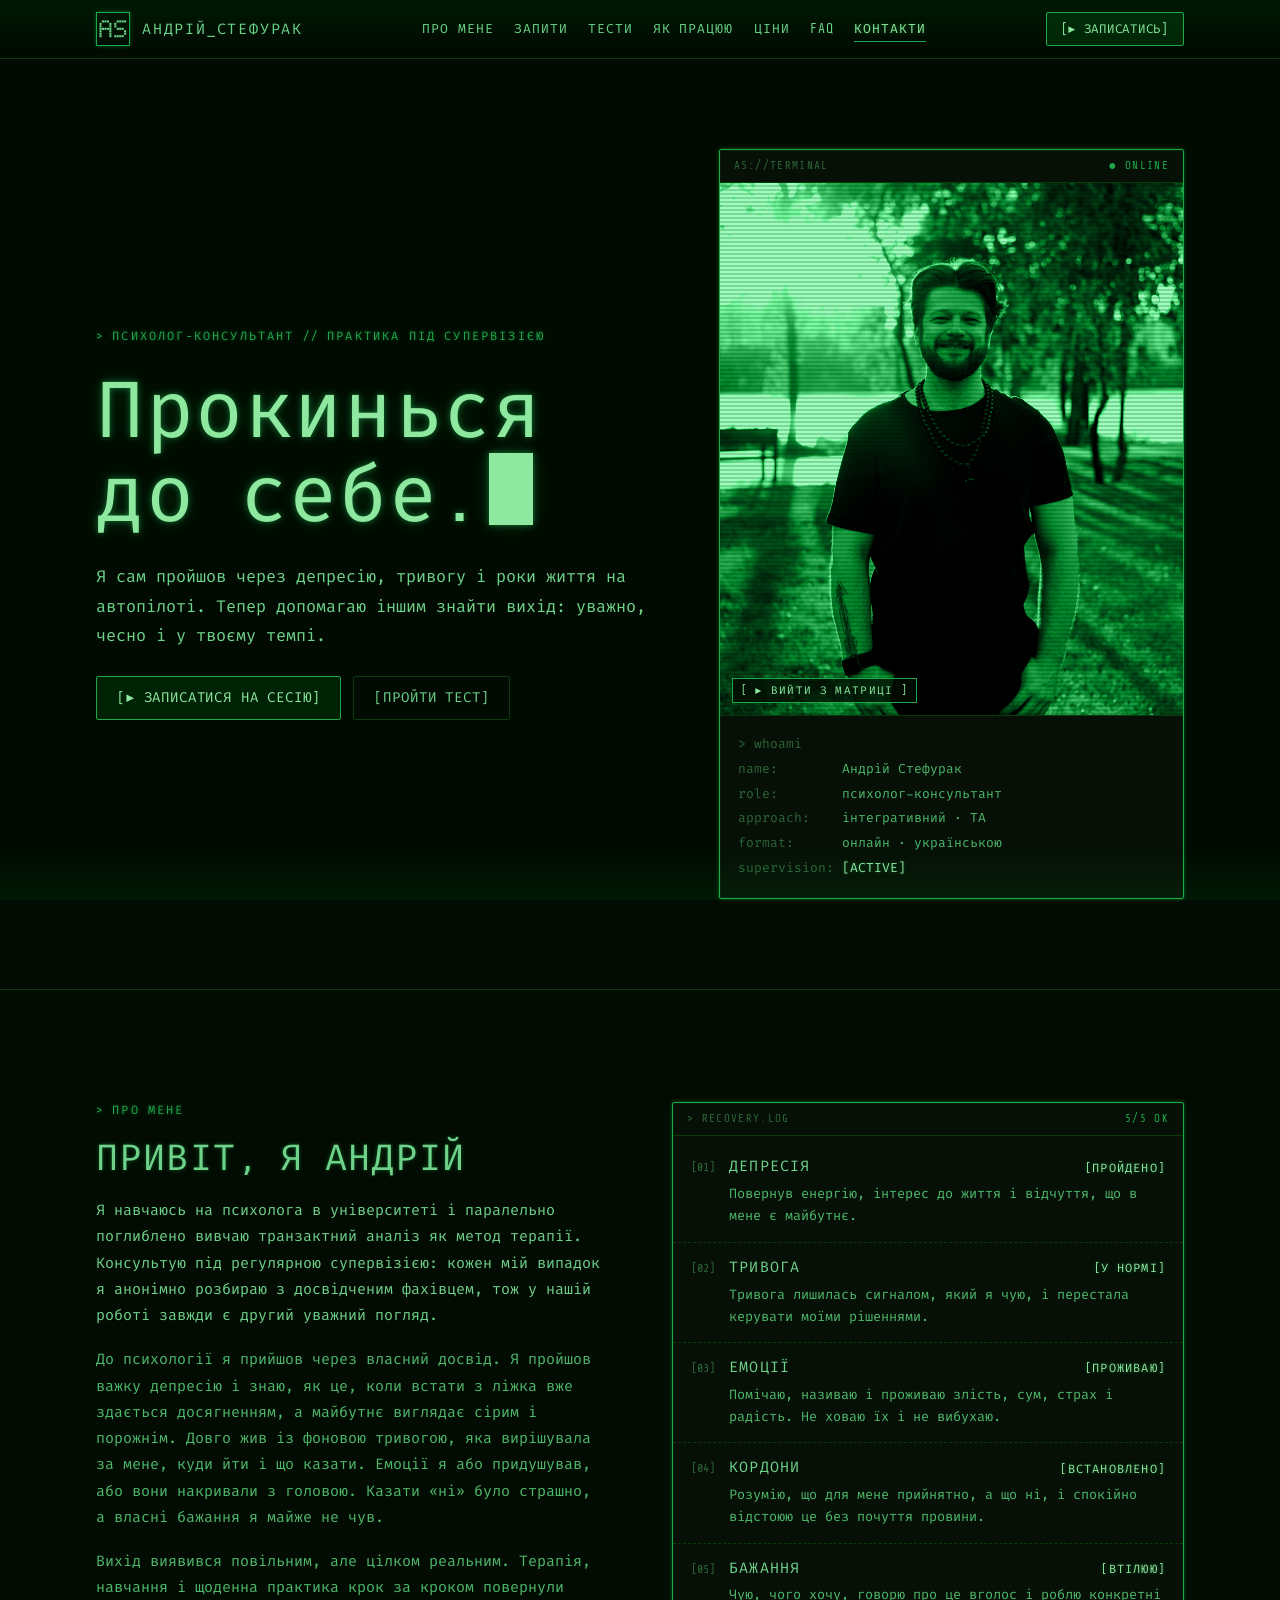
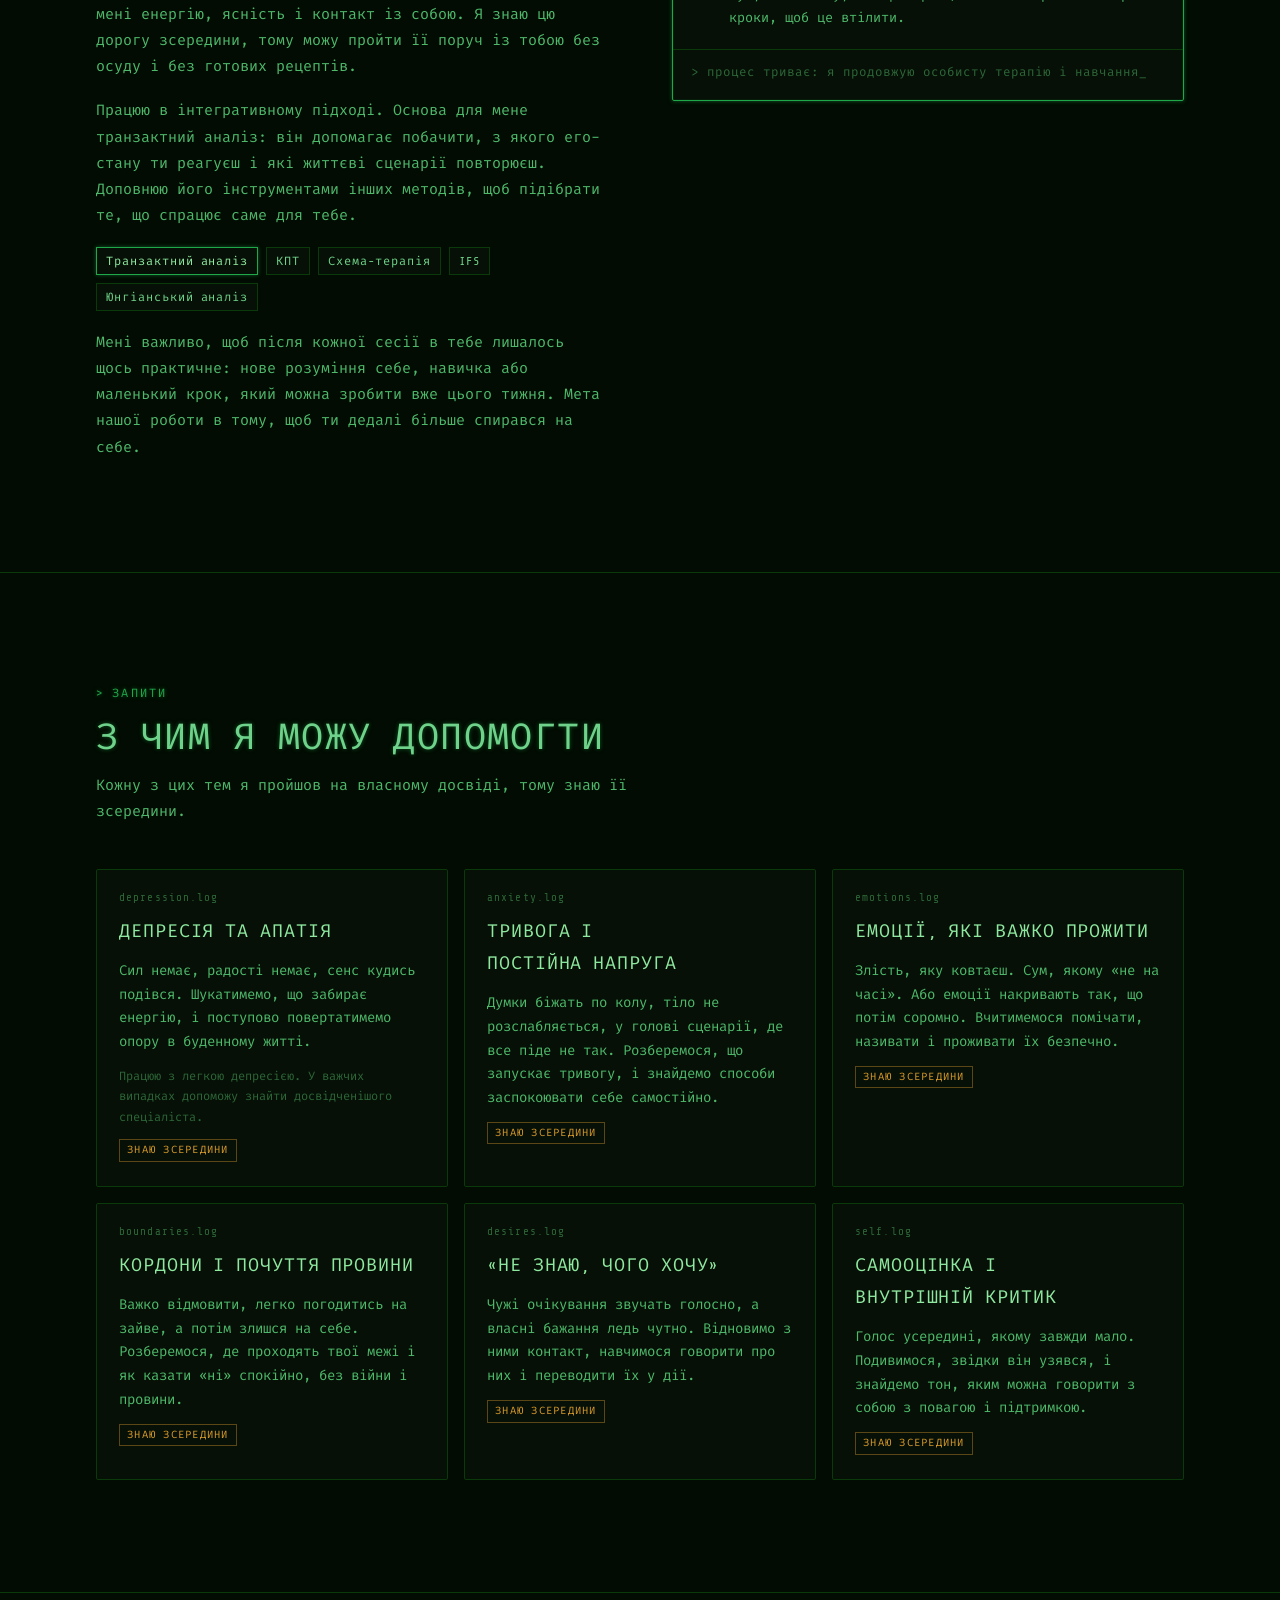
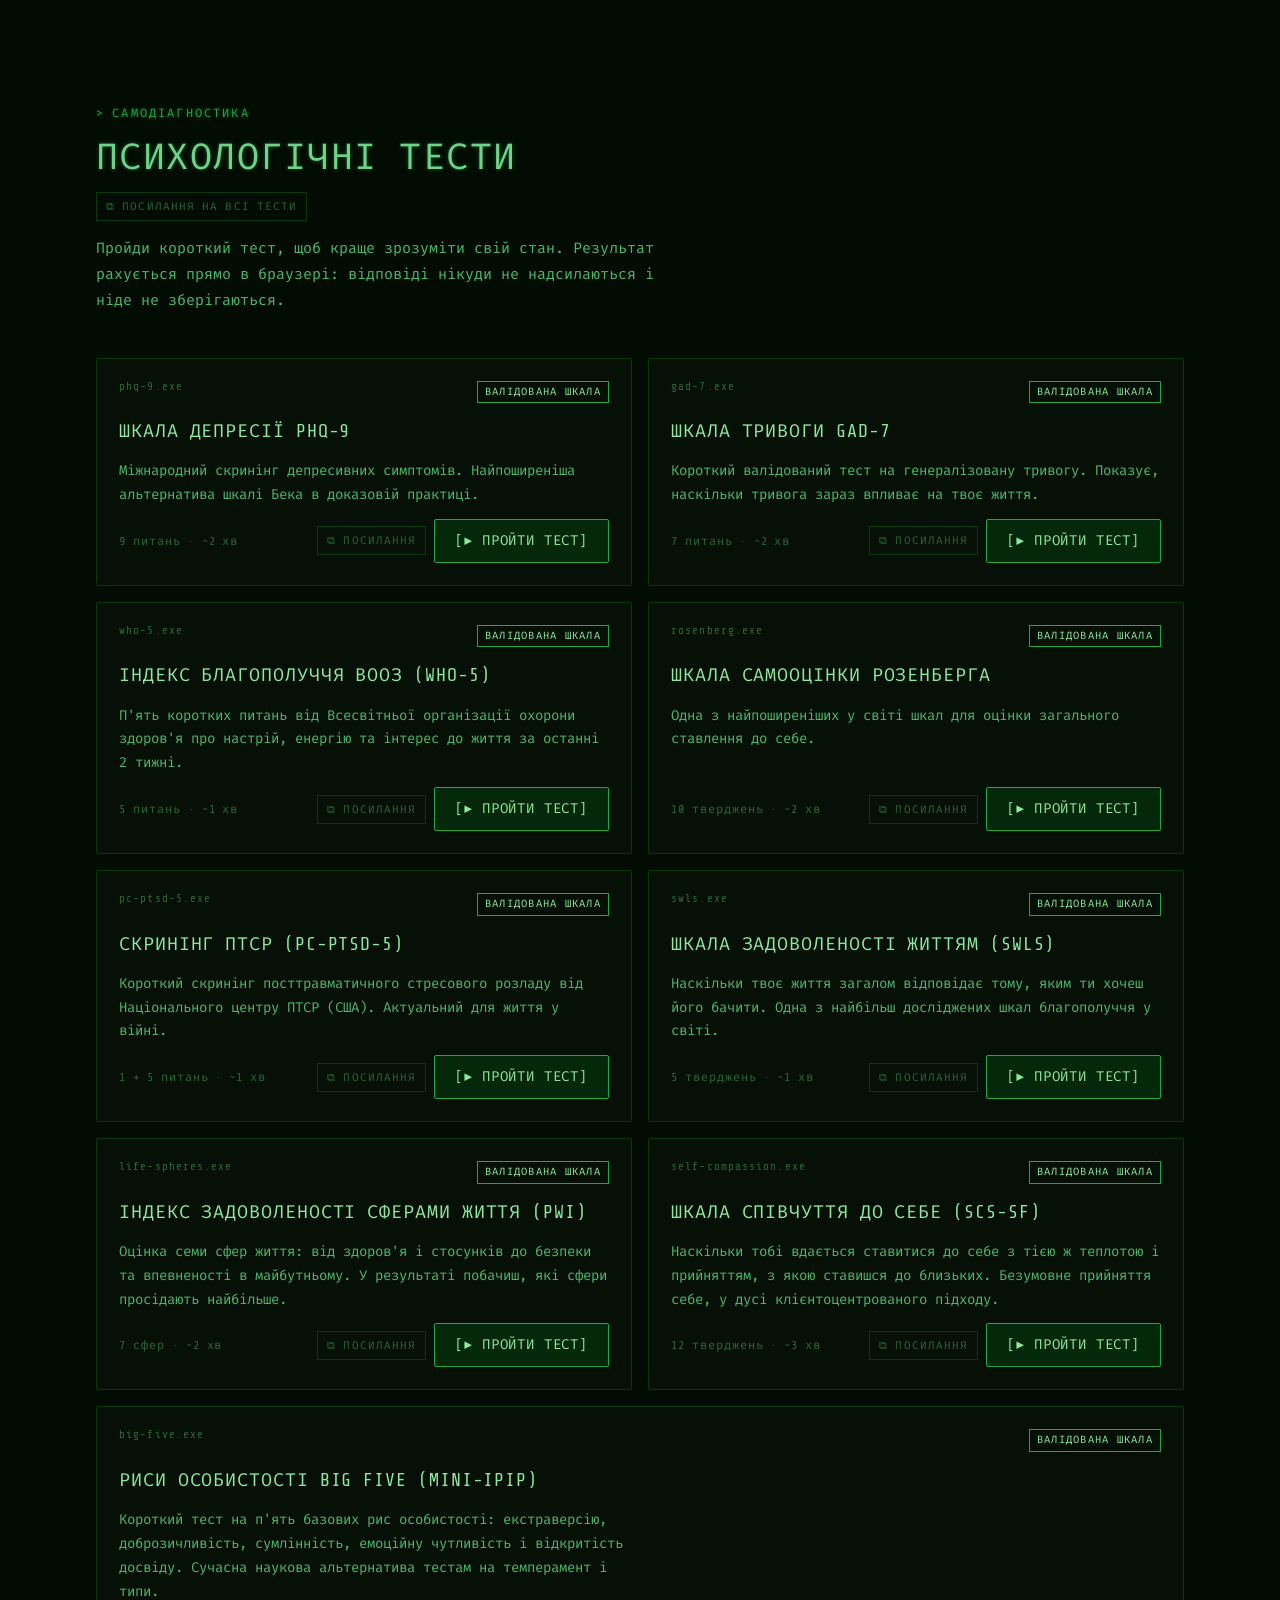
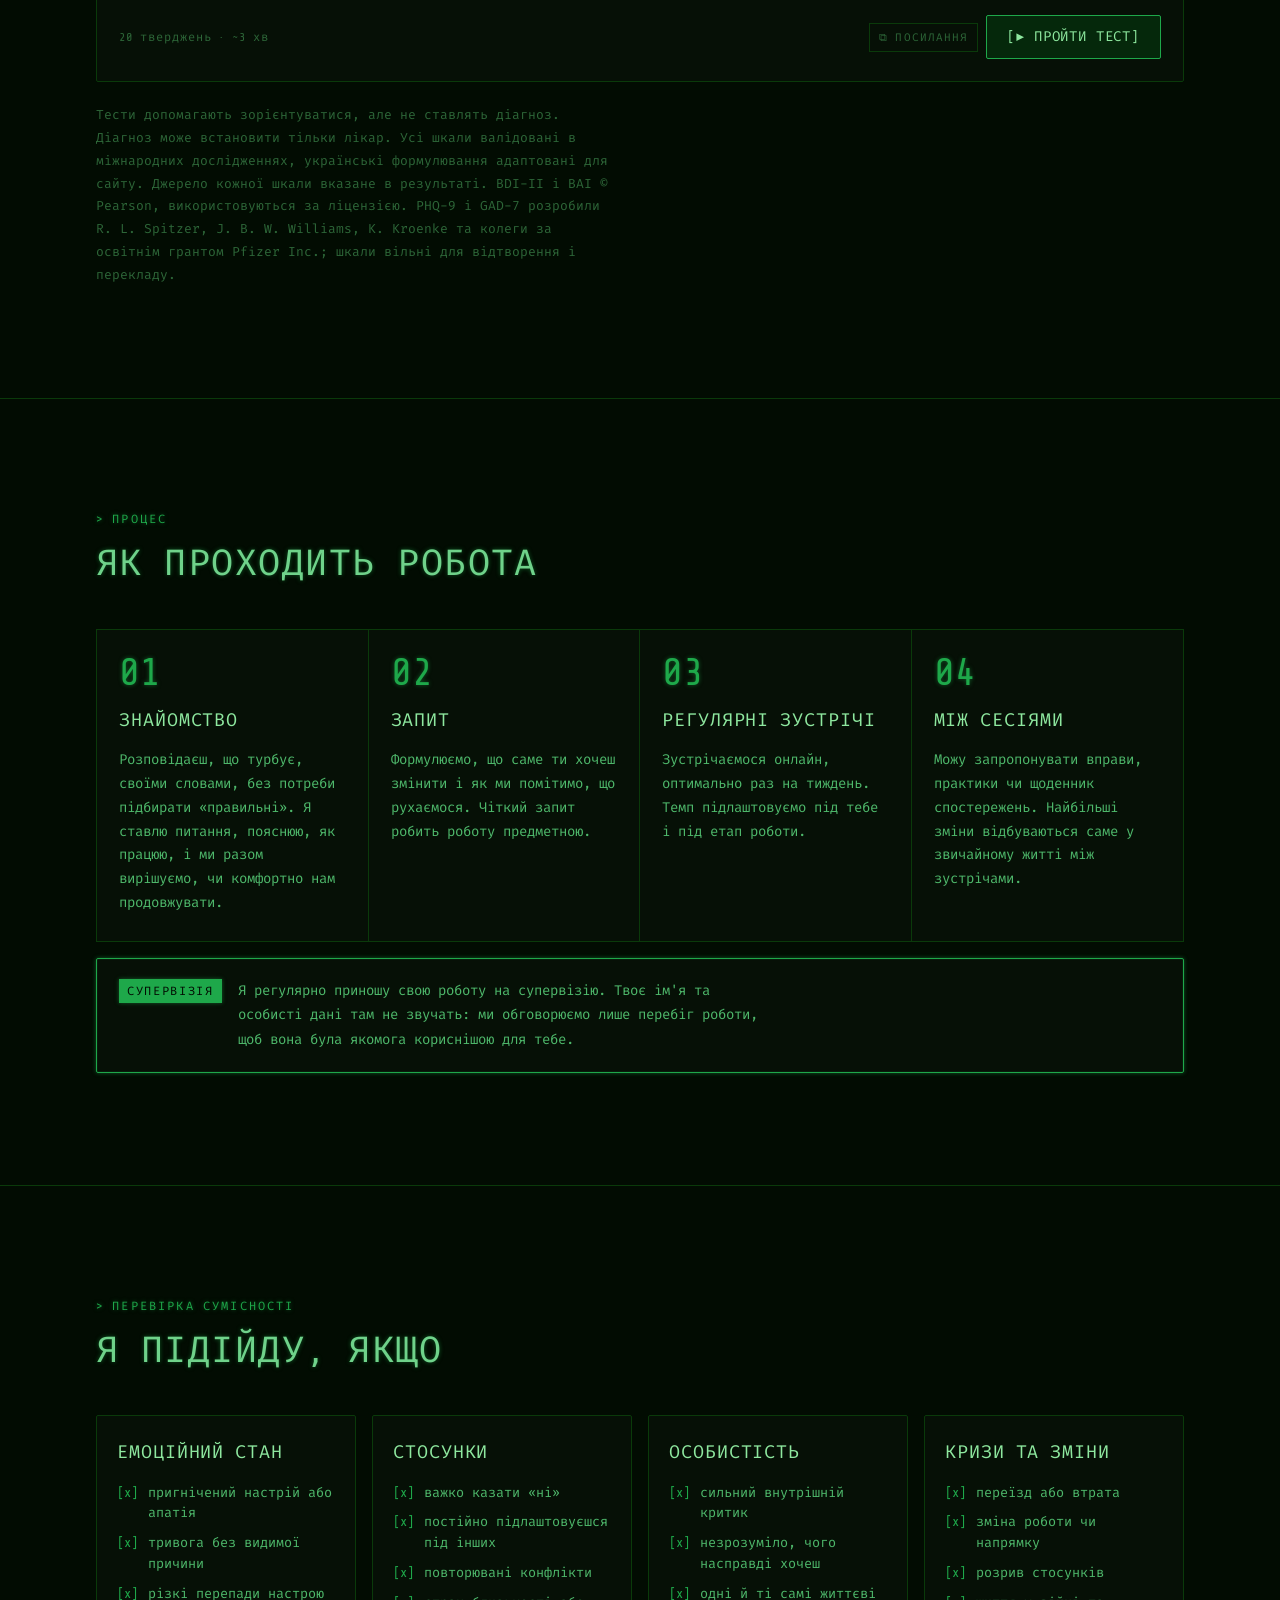
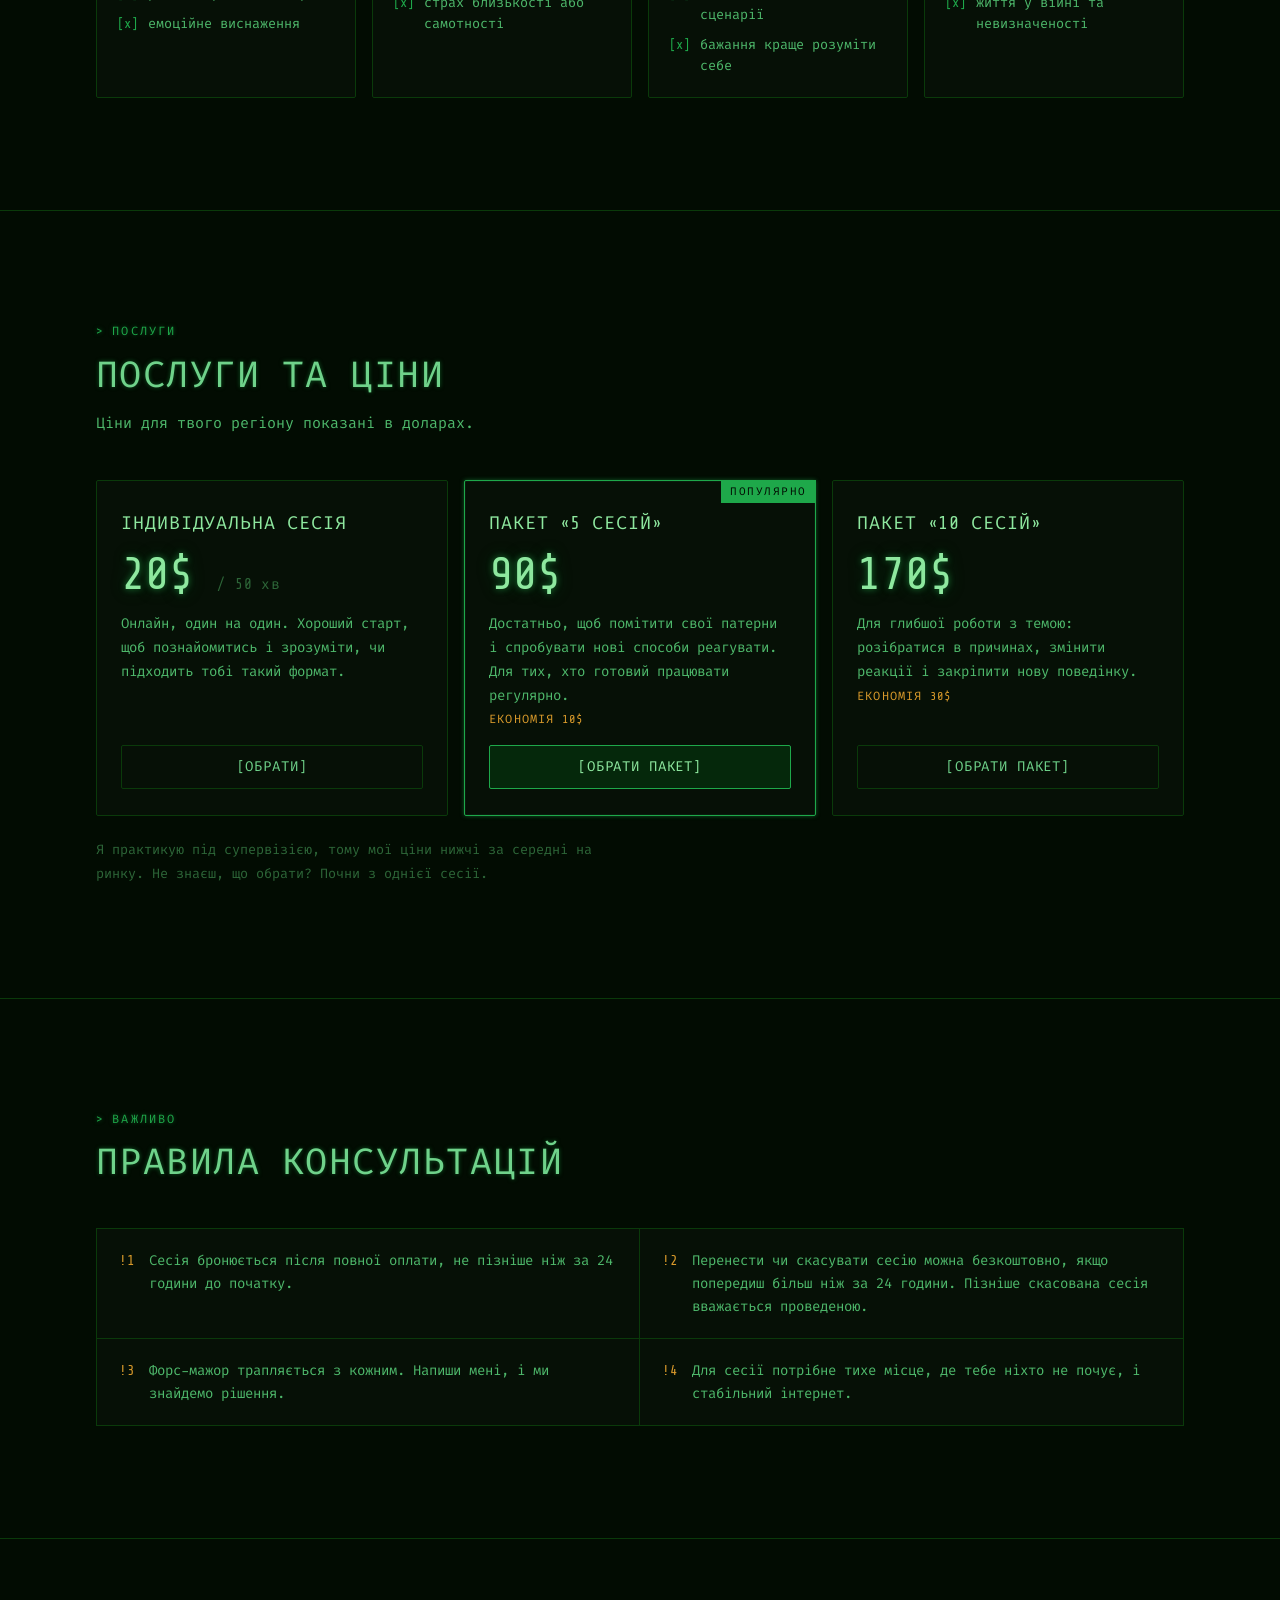
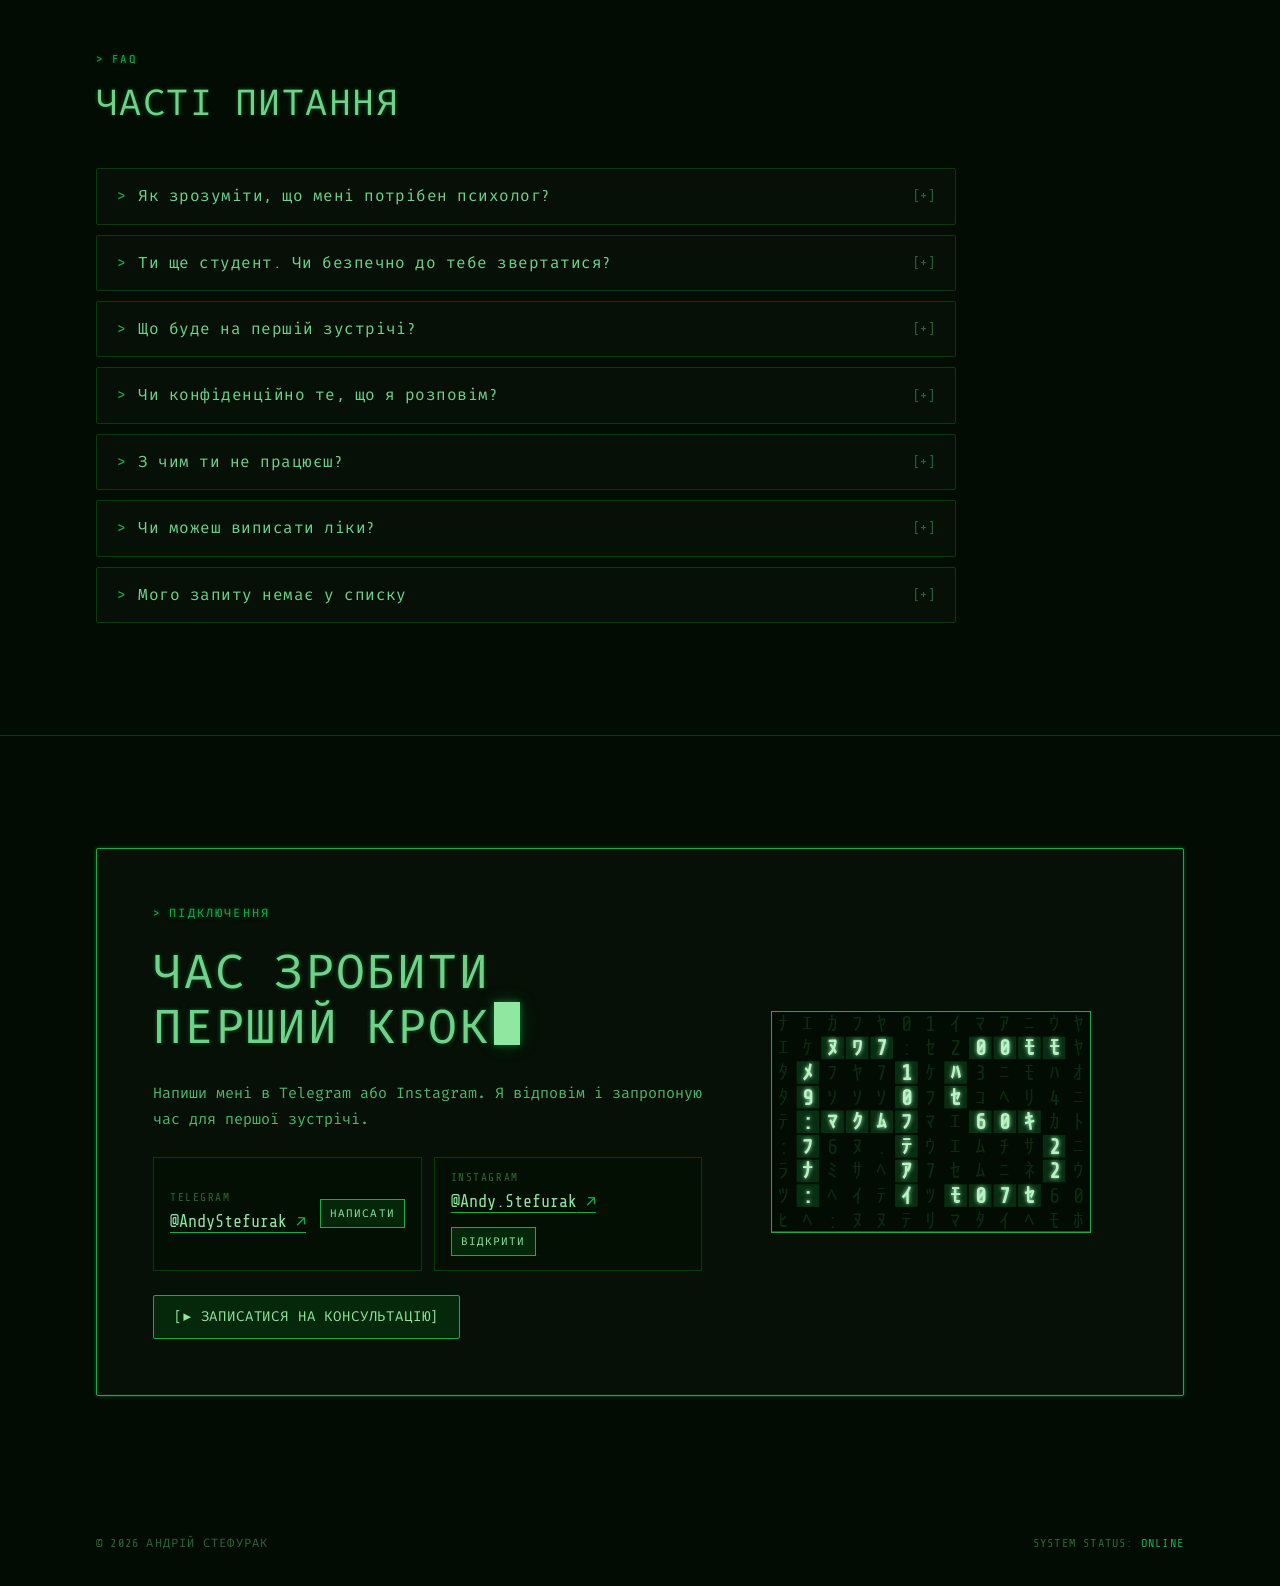
==== commit 5ba06990: "Тести SCS-SF і Big Five, каркас тесту Бравермана; приховати незаповнені тести; прибрати COPY з конта" ====
--- a/index.html
+++ b/index.html
@@ -256,8 +256,13 @@
 .score span { font: 400 14px/1 var(--font-display); color: var(--dim); letter-spacing: .08em; }
 .band { font: 400 1.1rem/1.3 var(--font-display); letter-spacing: .08em; text-transform: uppercase; color: var(--bright); }
 .scale { display: grid; grid-template-columns: repeat(var(--n), minmax(0, 1fr)); gap: 3px; }
-.scale div { padding-top: 8px; border-top: 4px solid var(--line); font: 400 10.5px/1.3 var(--font-display); color: var(--dim); letter-spacing: .04em; }
+.scale div { overflow-wrap: break-word; hyphens: auto; padding-top: 8px; border-top: 4px solid var(--line); font: 400 10.5px/1.3 var(--font-display); color: var(--dim); letter-spacing: .04em; }
 .scale div.on { border-color: var(--neon); color: var(--bright); box-shadow: 0 -4px 8px -4px rgba(30,168,74,.7); }
+@media (max-width: 640px) {
+  .scale { grid-template-columns: minmax(0, 1fr); gap: 4px; }
+  .scale div { padding: 4px 0 4px 12px; border-top: 0; border-left: 4px solid var(--line); font-size: 12px; }
+  .scale div.on { box-shadow: -4px 0 8px -4px rgba(30,168,74,.7); }
+}
 .alert { border: 1px solid var(--danger); background: rgba(224,100,92,.08); padding: 14px 16px; color: #f2b2ad; font-size: 14px; line-height: 1.65; }
 .alert b { color: #ffd4d0; font-weight: 500; }
 .fine { font-size: 12px !important; color: var(--dim); line-height: 1.6; }
@@ -345,16 +350,15 @@
 @media (max-width: 820px) { .contact .panel { grid-template-columns: minmax(0, 1fr); } .contact .logo-big { max-width: 240px; justify-self: start; } }
 .contacts { display: grid; grid-template-columns: repeat(2, minmax(0, 1fr)); gap: 12px; width: 100%; }
 @media (max-width: 560px) { .contacts { grid-template-columns: minmax(0, 1fr); } }
-.contact-row { display: grid; grid-template-columns: minmax(0, 1fr) auto auto; align-items: center; gap: 10px; padding: 14px 16px; border: 1px solid var(--line); background: var(--bg-2); }
+.contact-row { display: flex; flex-wrap: wrap; justify-content: space-between; align-items: center; gap: 12px; padding: 14px 16px; border: 1px solid var(--line); background: var(--bg-2); }
 .contact-row .lbl { font: 400 11px/1 var(--font-display); letter-spacing: .14em; color: var(--dim); text-transform: uppercase; margin-bottom: 6px; }
-.contact-row .handle { font: 400 1.05rem/1.2 var(--font-display); overflow-wrap: anywhere; color: var(--bright);
+.contact-row .handle { font: 400 1.05rem/1.2 var(--font-display); white-space: nowrap; color: var(--bright);
   text-decoration: underline; text-decoration-color: var(--neon); text-decoration-thickness: 1px; text-underline-offset: 5px; }
 .contact-row .handle::after { content: " ↗"; color: var(--neon); }
 .contact-row .handle:hover { background: var(--neon); color: var(--bg); text-decoration: none; text-shadow: none; }
 .contact-row .handle:hover::after { color: var(--bg); }
 .open { font: 400 11px/1 var(--font-display); letter-spacing: .1em; text-transform: uppercase; color: var(--bright); border: 1px solid var(--neon); background: rgba(0,255,65,.1); padding: 8px 9px; white-space: nowrap; }
 .open:hover { background: var(--neon); color: var(--bg); text-shadow: none; }
-@media (max-width: 380px) { .contact-row { grid-template-columns: minmax(0, 1fr) auto; } .contact-row .copy { display: none; } }
 .copy { font: 400 11px/1 var(--font-display); letter-spacing: .1em; text-transform: uppercase; background: transparent; color: var(--dim); border: 1px solid var(--line); padding: 8px 9px; cursor: pointer; }
 .copy:hover { color: var(--bright); border-color: var(--neon); }
 
@@ -724,12 +728,10 @@
             <div class="contact-row">
               <div><div class="lbl">Telegram</div><a class="handle" href="https://t.me/AndyStefurak" target="_blank" rel="noopener">@AndyStefurak</a></div>
               <a class="open" href="https://t.me/AndyStefurak" target="_blank" rel="noopener">Написати</a>
-              <button class="copy" type="button" id="copy-tg" data-copy="@AndyStefurak">copy</button>
             </div>
             <div class="contact-row">
               <div><div class="lbl">Instagram</div><a class="handle" href="https://www.instagram.com/andy.stefurak/" target="_blank" rel="noopener">@Andy.Stefurak</a></div>
               <a class="open" href="https://www.instagram.com/andy.stefurak/" target="_blank" rel="noopener">Відкрити</a>
-              <button class="copy" type="button" id="copy-ig" data-copy="@Andy.Stefurak">copy</button>
             </div>
           </div>
           <a class="btn" href="https://t.me/AndyStefurak" target="_blank" rel="noopener">[▶ Записатися на консультацію]</a>
@@ -907,20 +909,6 @@
     requestAnimationFrame(frame);
   }
 
-  // Copy handles.
-  document.querySelectorAll(".copy").forEach(b => b.addEventListener("click", () => {
-    const done = txt => { b.textContent = txt; setTimeout(() => (b.textContent = "copy"), 1400); };
-    const fallback = () => {
-      const a = b.parentElement.querySelector(".handle");
-      const range = document.createRange(); range.selectNodeContents(a);
-      const sel = getSelection(); sel.removeAllRanges(); sel.addRange(range);
-      done("виділено");
-    };
-    try {
-      navigator.clipboard.writeText(b.dataset.copy).then(() => done("ok"), fallback);
-    } catch (e) { fallback(); }
-  }));
-
   /* ── tests ─────────────────────────────────── */
   const FREQ = ["Зовсім ні", "Кілька днів", "Більше половини днів", "Майже щодня"];
   const sum = a => a.reduce((s, v) => s + v, 0);
@@ -968,6 +956,20 @@
   const BECK_BAI_OPTS = ["Зовсім ні", "Легко", "Помірно", "Сильно"];
   /* ═══════════════════════ кінець блоку шкал Бека ═══════════════════════ */
 
+  /* ════════════════════════════════════════════════════════════════════
+     ТЕСТ БРАВЕРМАНА — встав сюди твердження з твого джерела.
+     Для кожного нейромедіатора: items — твердження (відповідь так/ні),
+     high / mid / low — опис для високого, середнього і низького балу.
+     Поки items порожні, тест на сайті не показується.
+     ════════════════════════════════════════════════════════════════════ */
+  const BRAVERMAN = {
+    dopamine:      { name: "Дофамін",     items: [], high: "", mid: "", low: "" },
+    acetylcholine: { name: "Ацетилхолін", items: [], high: "", mid: "", low: "" },
+    gaba:          { name: "ГАМК",        items: [], high: "", mid: "", low: "" },
+    serotonin:     { name: "Серотонін",   items: [], high: "", mid: "", low: "" }
+  };
+  /* ═════════════════════ кінець блоку тесту Бравермана ═════════════════════ */
+
   // Depression bands share wording; only the cut-offs differ between scales.
   const DEP_TEXT = {
     min: "Ознак депресії майже немає. Якщо щось усе ж непокоїть, про це варто поговорити.",
@@ -1166,6 +1168,87 @@
       source: "Personal Wellbeing Index — Adult (International Wellbeing Group, R. A. Cummins). Вільний для використання."
     },
     {
+      id: "scs", file: "self-compassion.exe", kind: "валідована шкала",
+      title: "Шкала співчуття до себе (SCS-SF)",
+      desc: "Наскільки тобі вдається ставитися до себе з тією ж теплотою і прийняттям, з якою ставишся до близьких. Безумовне прийняття себе, у дусі клієнтоцентрованого підходу.",
+      meta: "12 тверджень · ~3 хв",
+      prompt: "Як часто ти поводишся з собою так у складні моменти?",
+      opts: ["Майже ніколи", "Рідко", "Іноді", "Часто", "Майже завжди"],
+      base: 1,
+      items: [
+        { t: "Коли мені не вдається щось важливе, мене поглинає відчуття власної неспроможності", s: [5, 4, 3, 2, 1] },
+        "Я намагаюся з розумінням і терпінням ставитися до тих рис свого характеру, які мені не подобаються",
+        "Коли стається щось болісне, я намагаюся зважено дивитися на ситуацію",
+        { t: "Коли мені погано, здається, що більшість інших людей, мабуть, щасливіші за мене", s: [5, 4, 3, 2, 1] },
+        "Я намагаюся сприймати свої невдачі як частину людського досвіду",
+        "Коли мені дуже важко, я даю собі турботу і ніжність, яких потребую",
+        "Коли щось мене засмучує, я намагаюся зберігати емоційну рівновагу",
+        { t: "Коли мені не вдається щось важливе, я почуваюся самотньо у своїй невдачі", s: [5, 4, 3, 2, 1] },
+        { t: "Коли мені погано, мене затягує в думки про все, що не так", s: [5, 4, 3, 2, 1] },
+        "Коли я відчуваю, що в чомусь не дотягую, я нагадую собі, що таке відчуття знайоме більшості людей",
+        { t: "Я засуджую і критикую себе за свої недоліки та слабкі місця", s: [5, 4, 3, 2, 1] },
+        { t: "Я нетерпимо ставлюся до тих рис свого характеру, які мені не подобаються", s: [5, 4, 3, 2, 1] }
+      ],
+      max: 5, unit: "середній бал",
+      score: a => Math.round(sum(a) / a.length * 10) / 10,
+      bands: [
+        { max: 2.49, label: "Низьке співчуття до себе", text: "У складні моменти ти частіше критикуєш себе, ніж підтримуєш. Внутрішній критик звучить голосніше за внутрішнього друга. З цим можна працювати: прийняття себе — навичка, яку реально розвинути." },
+        { max: 3.5, label: "Помірне співчуття до себе", text: "Іноді тобі вдається поставитися до себе з теплотою, а іноді вмикається самокритика. Варто помітити, в яких ситуаціях підтримка собі зникає." },
+        { max: 5, label: "Високе співчуття до себе", text: "Ти вмієш підтримувати себе в невдачах і не залишатися з болем наодинці. Це сильний ресурс психологічної стійкості." }
+      ],
+      source: "Self-Compassion Scale — Short Form (F. Raes, E. Pommier, K. D. Neff, D. Van Gucht, 2011). Авторка шкали дозволяє використовувати її без окремого дозволу."
+    },
+    {
+      id: "bigfive", file: "big-five.exe", kind: "валідована шкала",
+      title: "Риси особистості Big Five (Mini-IPIP)",
+      desc: "Короткий тест на п'ять базових рис особистості: екстраверсію, доброзичливість, сумлінність, емоційну чутливість і відкритість досвіду. Сучасна наукова альтернатива тестам на темперамент і типи.",
+      meta: "20 тверджень · ~3 хв",
+      prompt: "Наскільки точно це твердження описує тебе?",
+      opts: ["Зовсім не про мене", "Скоріше не про мене", "Важко сказати", "Скоріше про мене", "Точно про мене"],
+      base: 1,
+      factors: {
+        E: { name: "Екстраверсія", high: "Тебе заряджають люди і спілкування, ти легко береш ініціативу в компанії.", low: "Тобі ближчі тиша і невелике коло людей, енергію ти відновлюєш наодинці.", mid: "Ти комфортно почуваєшся і в компанії, і наодинці, залежно від ситуації." },
+        A: { name: "Доброзичливість", high: "Ти тонко відчуваєш інших і легко співчуваєш. Важливо, щоб турбота про інших не витісняла турботу про себе.", low: "Ти тримаєш дистанцію і більше спираєшся на власні інтереси, ніж на почуття інших.", mid: "Ти вмієш співчувати, але й не забуваєш про власні межі." },
+        C: { name: "Сумлінність", high: "Ти організовано дієш, любиш порядок і доводиш справи до кінця.", low: "Тобі ближча спонтанність, ніж планування. Структура і режим можуть даватися непросто.", mid: "Ти вмієш зібратися й організуватися, коли це справді важливо." },
+        N: { name: "Емоційна чутливість", high: "Ти глибоко переживаєш і легко засмучуєшся, настрій часто змінюється. Це не вада, але варто мати способи підтримувати себе.", low: "Ти здебільшого спокійно реагуєш на стрес і рідко виходиш із рівноваги.", mid: "Ти помітно реагуєш на стрес, але загалом швидко повертаєшся до рівноваги." },
+        O: { name: "Відкритість досвіду", high: "У тебе жива уява і цікавість до ідей, мистецтва та нового досвіду.", low: "Тобі ближче конкретне і перевірене, ніж абстрактні ідеї та експерименти.", mid: "Ти цінуєш нове, але не відмовляєшся від перевіреного." }
+      },
+      items: [
+        { t: "Я душа компанії", k: "E" },
+        { t: "Я співчуваю почуттям інших", k: "A" },
+        { t: "Я виконую справи одразу, не відкладаючи", k: "C" },
+        { t: "У мене часто змінюється настрій", k: "N" },
+        { t: "У мене яскрава уява", k: "O" },
+        { t: "Я мало говорю", k: "E", s: [5, 4, 3, 2, 1] },
+        { t: "Мене не цікавлять проблеми інших людей", k: "A", s: [5, 4, 3, 2, 1] },
+        { t: "Я часто забуваю класти речі на місце", k: "C", s: [5, 4, 3, 2, 1] },
+        { t: "Здебільшого мені спокійно", k: "N", s: [5, 4, 3, 2, 1] },
+        { t: "Мене не цікавлять абстрактні ідеї", k: "O", s: [5, 4, 3, 2, 1] },
+        { t: "На вечірках я спілкуюся з багатьма різними людьми", k: "E" },
+        { t: "Я відчуваю емоції інших людей", k: "A" },
+        { t: "Я люблю порядок", k: "C" },
+        { t: "Мене легко засмутити", k: "N" },
+        { t: "Мені важко зрозуміти абстрактні ідеї", k: "O", s: [5, 4, 3, 2, 1] },
+        { t: "Я тримаюся в тіні", k: "E", s: [5, 4, 3, 2, 1] },
+        { t: "Інші люди мене не надто цікавлять", k: "A", s: [5, 4, 3, 2, 1] },
+        { t: "Після мене часто лишається безлад", k: "C", s: [5, 4, 3, 2, 1] },
+        { t: "Мені рідко буває сумно", k: "N", s: [5, 4, 3, 2, 1] },
+        { t: "У мене не дуже багата уява", k: "O", s: [5, 4, 3, 2, 1] }
+      ],
+      source: "Mini-IPIP (M. B. Donnellan, F. L. Oswald, B. M. Baird, R. E. Lucas, 2006). Пункти з International Personality Item Pool, що перебуває в суспільному надбанні."
+    },
+    {
+      id: "braverman", file: "braverman.exe", kind: "нейромедіатори",
+      title: "Тест Бравермана (нейромедіатори)",
+      desc: "Опитувальник Е. Бравермана про баланс чотирьох нейромедіаторів: дофаміну, ацетилхоліну, ГАМК і серотоніну.",
+      meta: "так / ні · ~15–20 хв",
+      prompt: "Чи це про тебе?",
+      opts: ["Ні", "Так"],
+      factors: BRAVERMAN,
+      items: Object.entries(BRAVERMAN).flatMap(([k, f]) => f.items.map(t => ({ t, k }))),
+      source: "Методика Е. Бравермана (The Edge Effect). Не є науково валідованою: результат — для самоспостереження і розмови на сесії."
+    },
+    {
       id: "bdi", file: "bdi-ii.exe", kind: "шкала Бека",
       title: "Шкала депресії Бека (BDI-II)",
       desc: "Класичний опитувальник для оцінки вираженості депресивних симптомів за останні 2 тижні.",
@@ -1205,7 +1288,7 @@
     if (typeof it === "string") return { t: it, o: t.opts, s: null, p: null };
     return { t: it.t, o: it.o || t.opts, s: it.s || null, p: it.p || null };
   }
-  const isReady = t => t.items.every((_, i) => { const it = itemAt(t, i); return it.t && it.o.every(Boolean); });
+  const isReady = t => t.items.length > 0 && t.items.every((_, i) => { const it = itemAt(t, i); return it.t && it.o.every(Boolean); });
 
   // Every test has its own page at /tests/<id>/ (generated by build.py) that opens the test on load.
   const SITE = "https://www.andriistefurak.com";
@@ -1221,7 +1304,8 @@
   }
 
   const list = document.getElementById("test-list");
-  TESTS.forEach(t => {
+  // Tests still waiting for their texts (Beck, Braverman) stay in the code but are not shown.
+  TESTS.filter(isReady).forEach(t => {
     const card = document.createElement("article");
     card.className = "test-card panel";
     card.innerHTML = `
@@ -1233,8 +1317,7 @@
         <span class="foot-actions"><button class="copy" type="button" id="link-${t.id}" title="${testUrl(t)}">⧉ посилання</button>
         <button class="btn" type="button" id="start-${t.id}">[▶ Пройти тест]</button></span></div>`;
     const btn = card.querySelector(".btn");
-    if (isReady(t)) btn.addEventListener("click", () => openTest(t, true));
-    else { btn.disabled = true; btn.textContent = "[скоро]"; }
+    btn.addEventListener("click", () => openTest(t, true));
     card.querySelector(".copy").addEventListener("click", e => copyLink(e.currentTarget, testUrl(t)));
     list.appendChild(card);
   });
@@ -1336,7 +1419,33 @@
       <p class="fine">Це результат самоопитувальника, а не діагноз. Якщо результат тебе непокоїть, обговори його з фахівцем.</p>`;
   }
 
+  // Profile tests (Big Five, Braverman) score each factor separately instead of one total.
+  function renderProfile() {
+    const keys = Object.keys(cur.factors);
+    const f = Object.fromEntries(keys.map(k => [k, { v: 0, min: 0, max: 0 }]));
+    cur.items.forEach((_, i) => {
+      const it = itemAt(cur, i), k = cur.items[i].k, base = cur.base || 0;
+      const scores = it.s || it.o.map((_, j) => j + base);
+      f[k].v += answers[i]; f[k].min += Math.min(...scores); f[k].max += Math.max(...scores);
+    });
+    const level = k => { const x = (f[k].v - f[k].min) / ((f[k].max - f[k].min) || 1); return x < 1 / 3 ? "low" : x > 2 / 3 ? "high" : "mid"; };
+    const LEVEL = { low: "низький", mid: "середній", high: "високий" };
+    body.innerHTML = `
+      <div class="eyebrow">&gt; профіль</div>
+      <h3 id="dlg-title">${cur.title}</h3>
+      <div class="bars">${keys.map(k => `
+        <div class="bar-row"><span>${cur.factors[k].name}</span>
+          <span class="track"><i style="width:${(f[k].v - f[k].min) / ((f[k].max - f[k].min) || 1) * 100}%"></i></span>
+          <span class="v">${f[k].v}/${f[k].max}</span></div>`).join("")}</div>
+      ${keys.map(k => `<p><b class="band" style="font-size:.95rem">${cur.factors[k].name}: ${LEVEL[level(k)]}.</b> ${cur.factors[k][level(k)] || ""}</p>`).join("")}
+      ${cur.source ? `<p class="fine">${cur.source}</p>` : ""}
+      ${resultActions()}`;
+    body.querySelector("#again").addEventListener("click", () => openTest(cur));
+    bindShare();
+  }
+
   function renderResult() {
+    if (cur.factors) return renderProfile();
     // A gated test (PC-PTSD-5) stops after a "no" to its first question.
     const gated = cur.gate && picks[0] === 0;
     const score = cur.score ? cur.score(answers) : sum(answers);
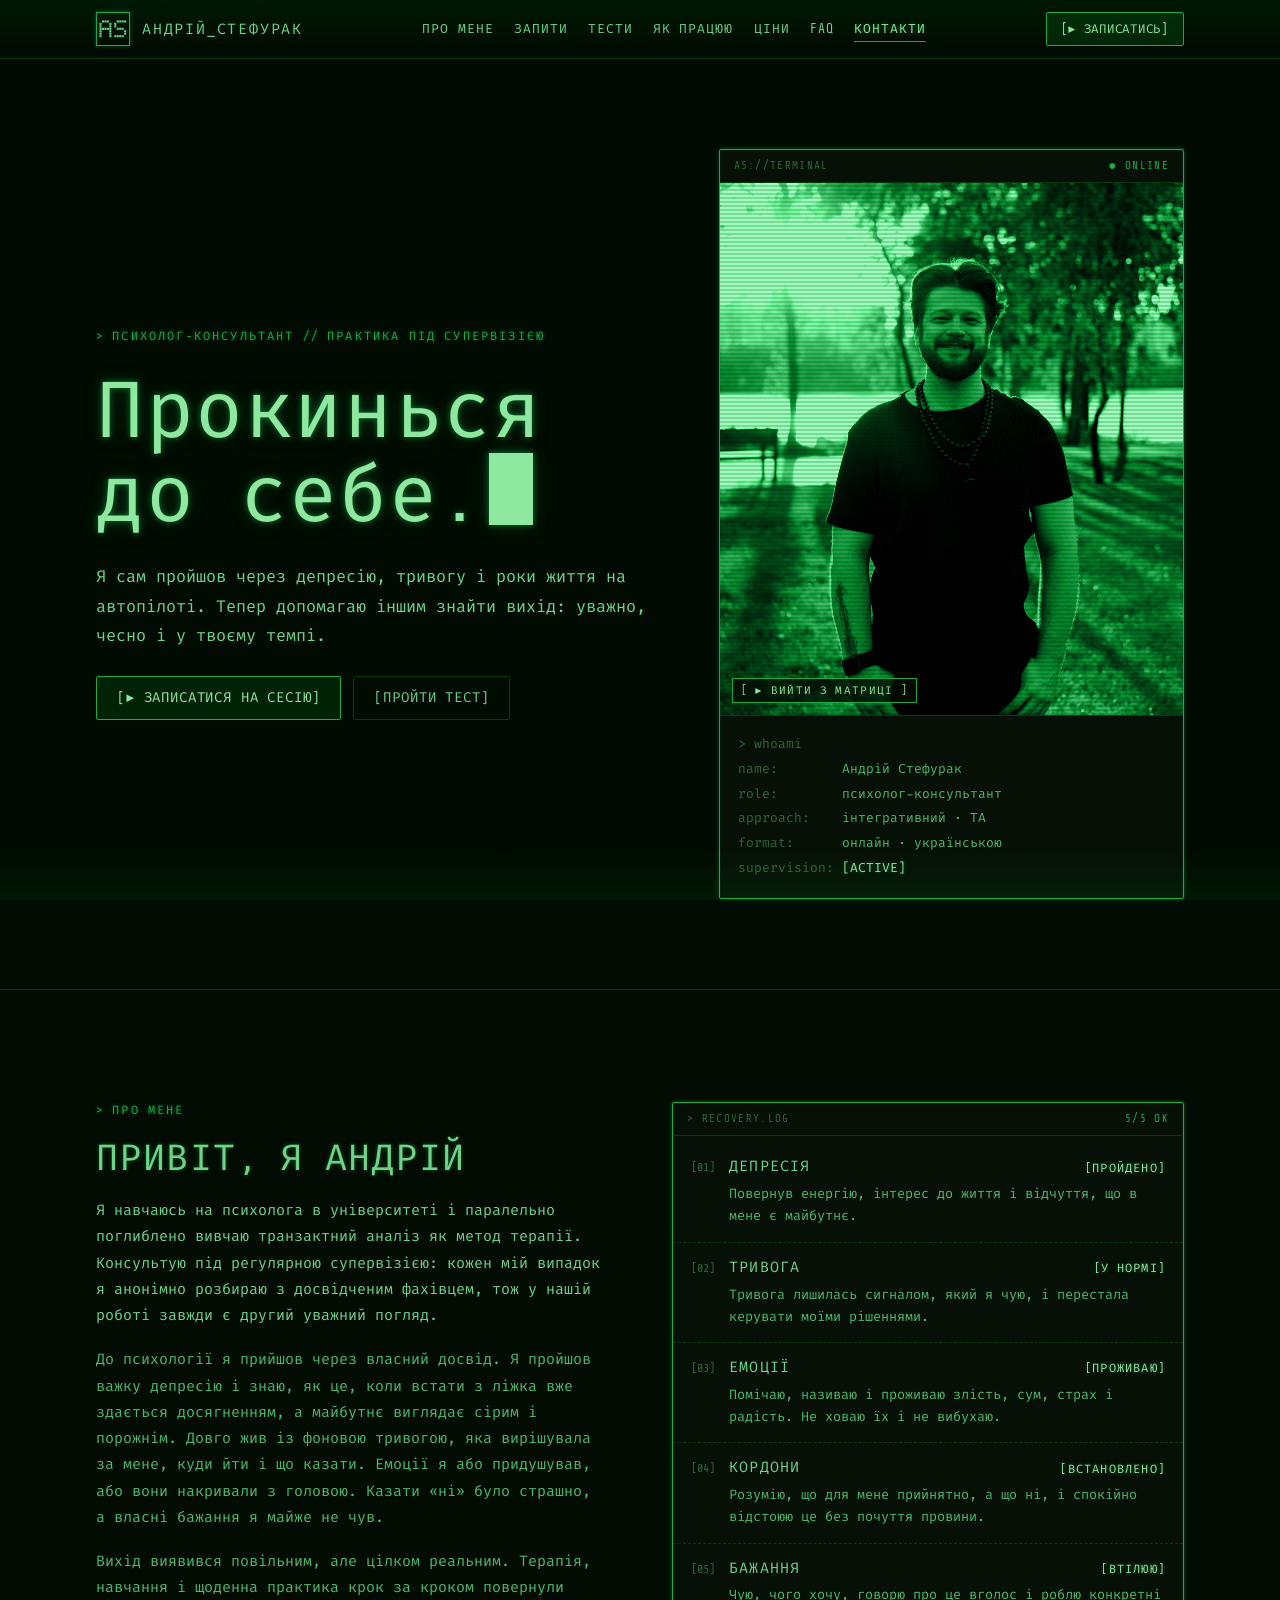
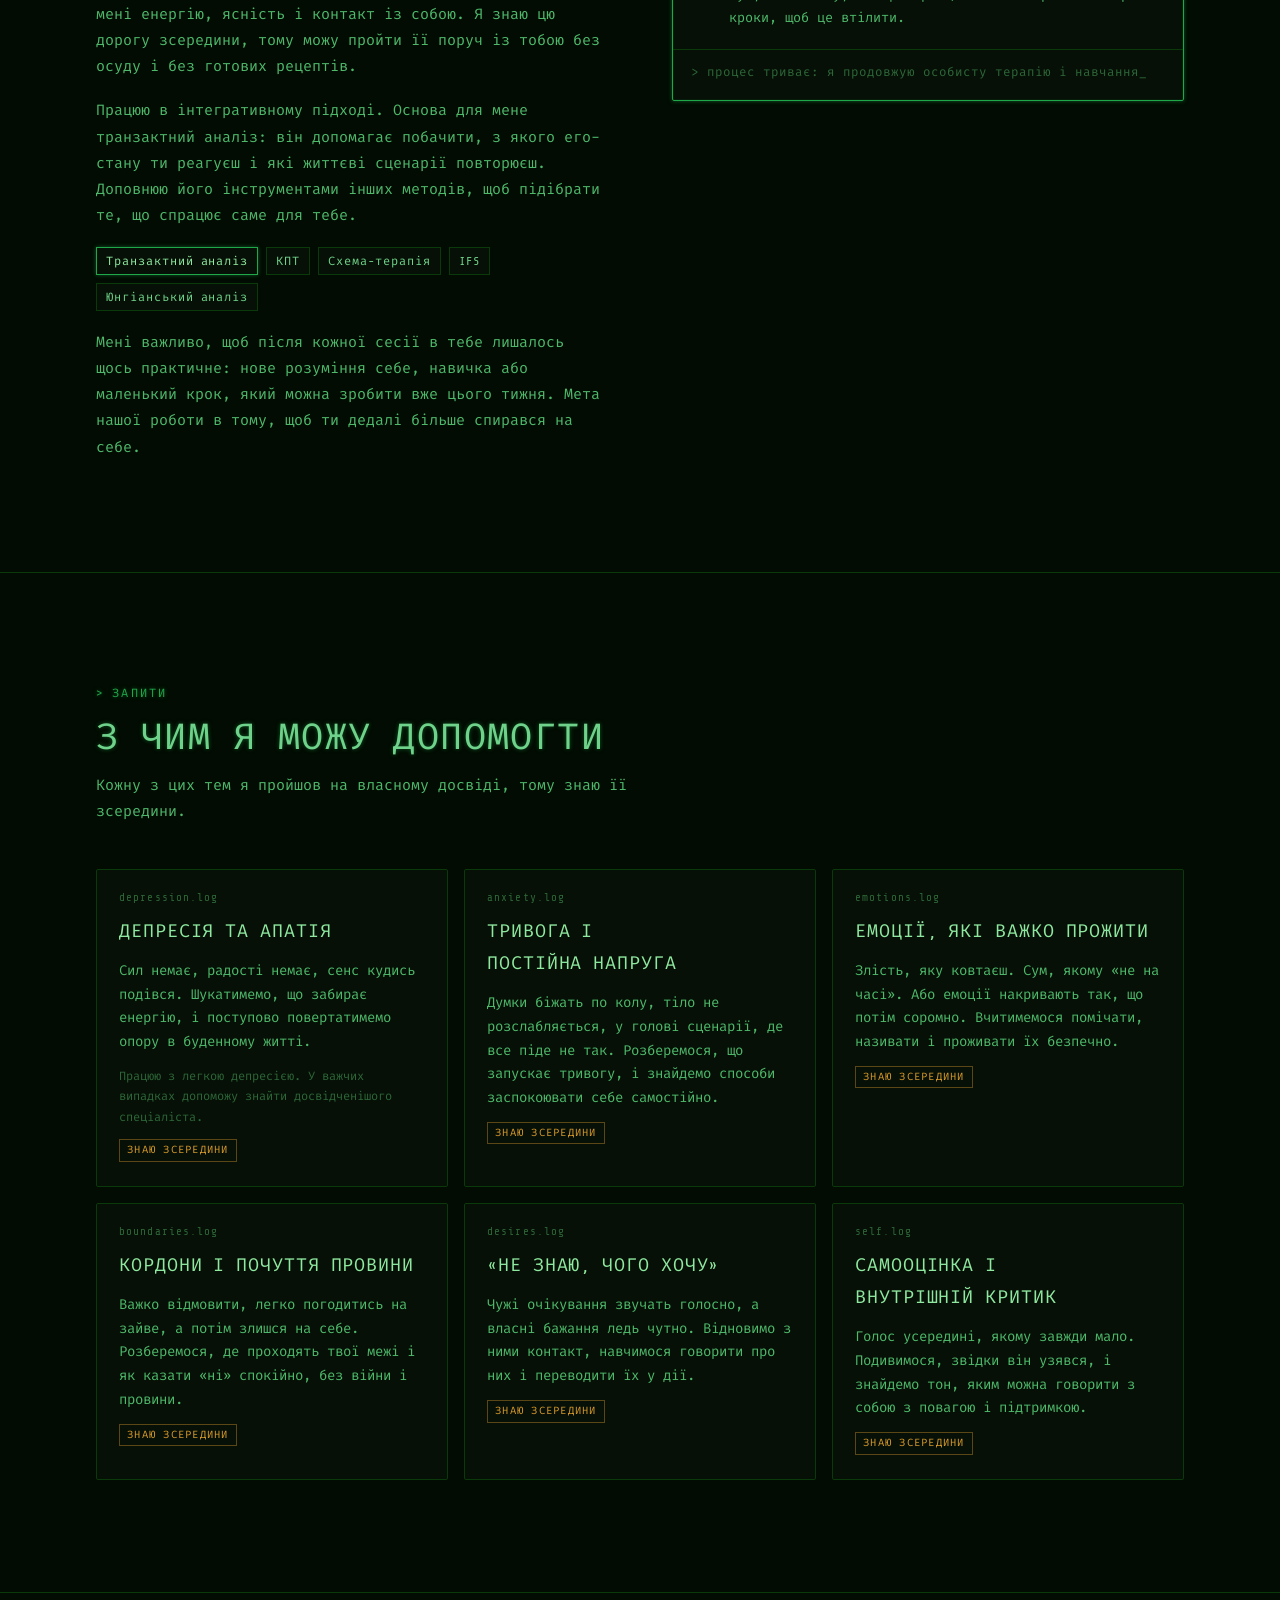
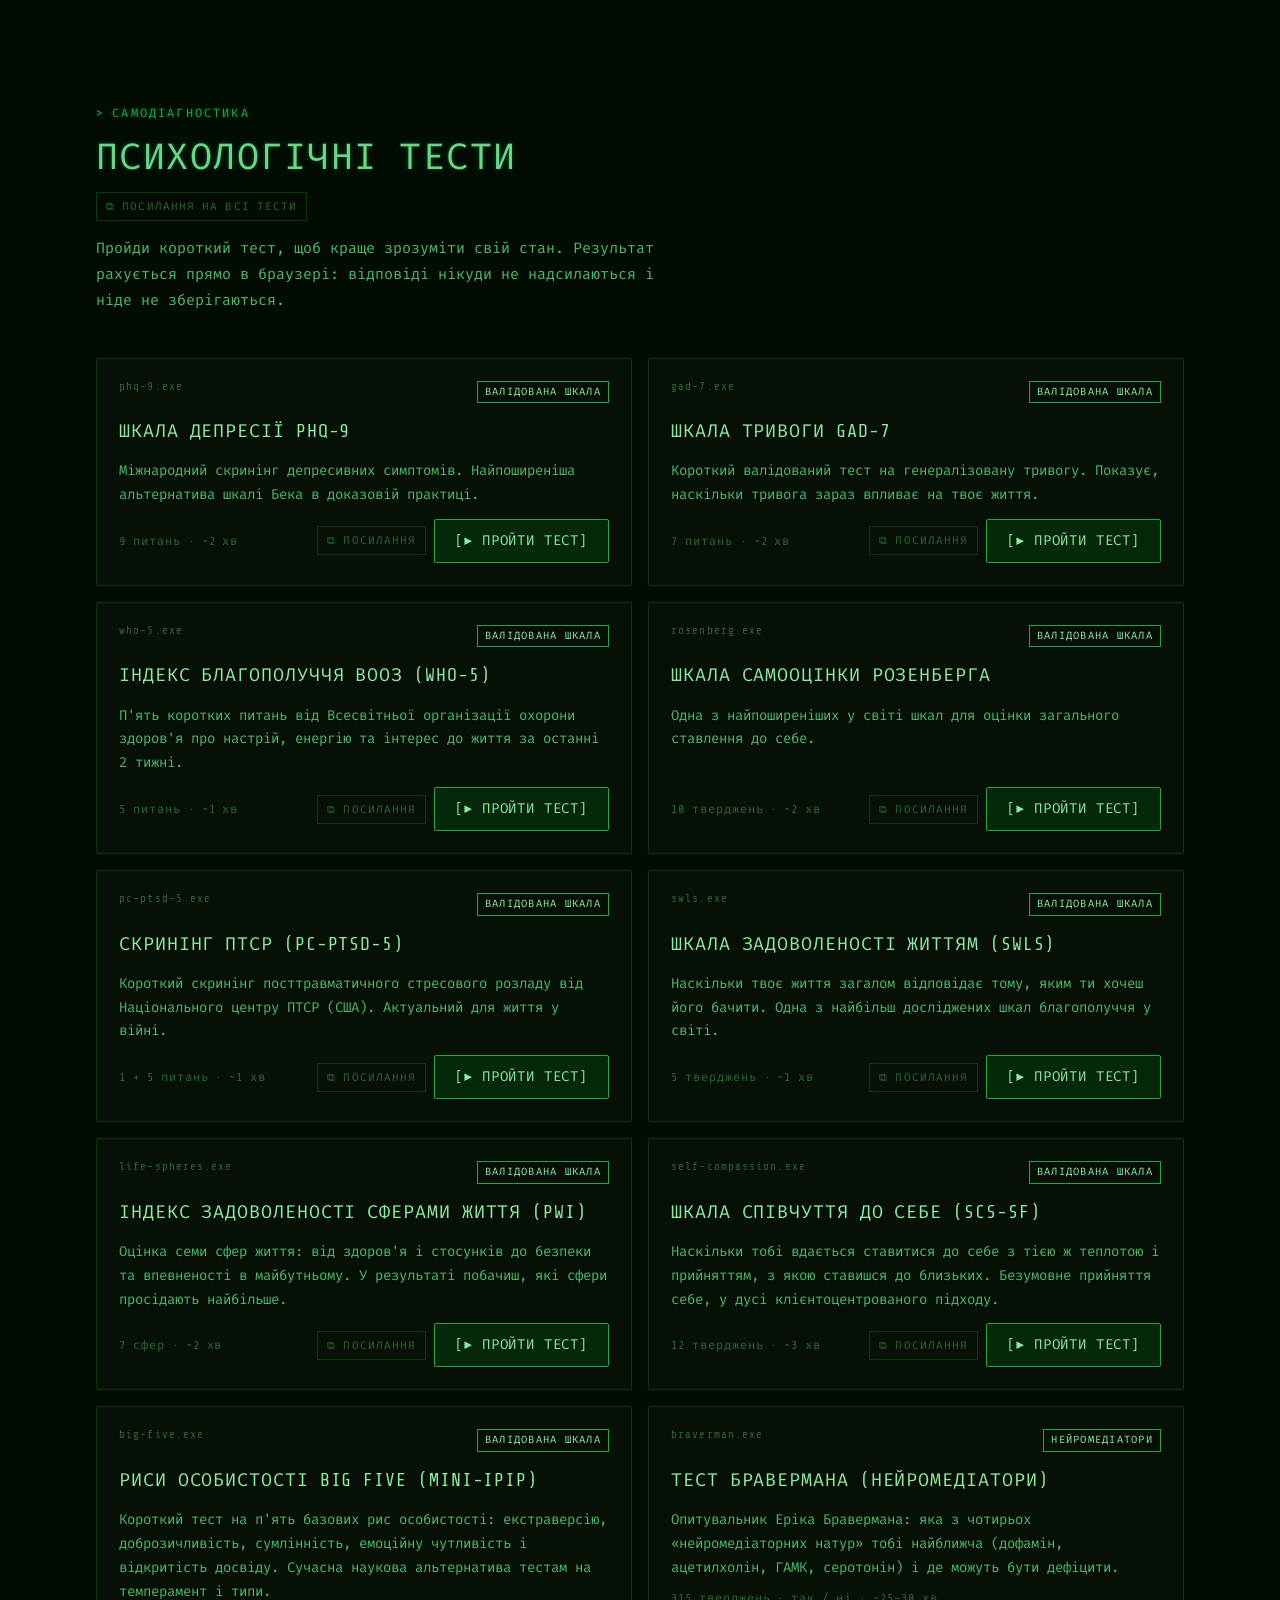
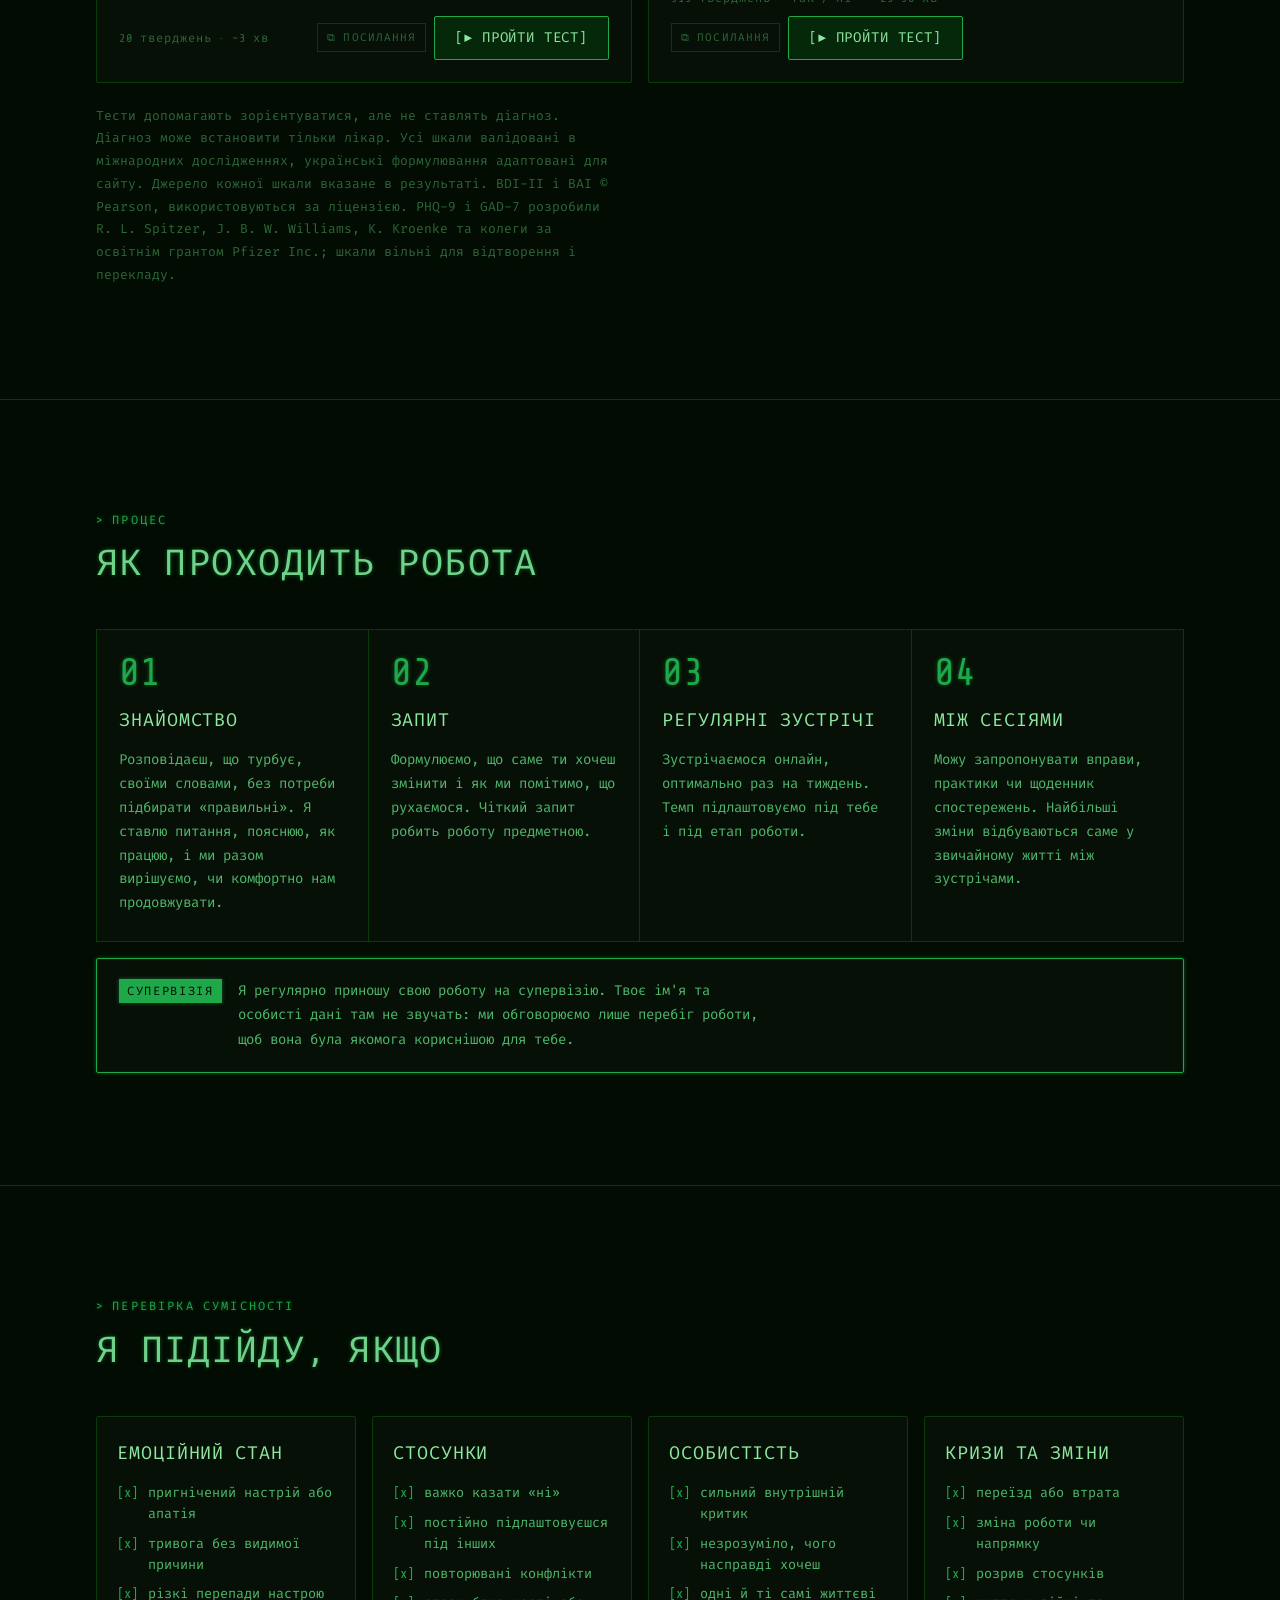
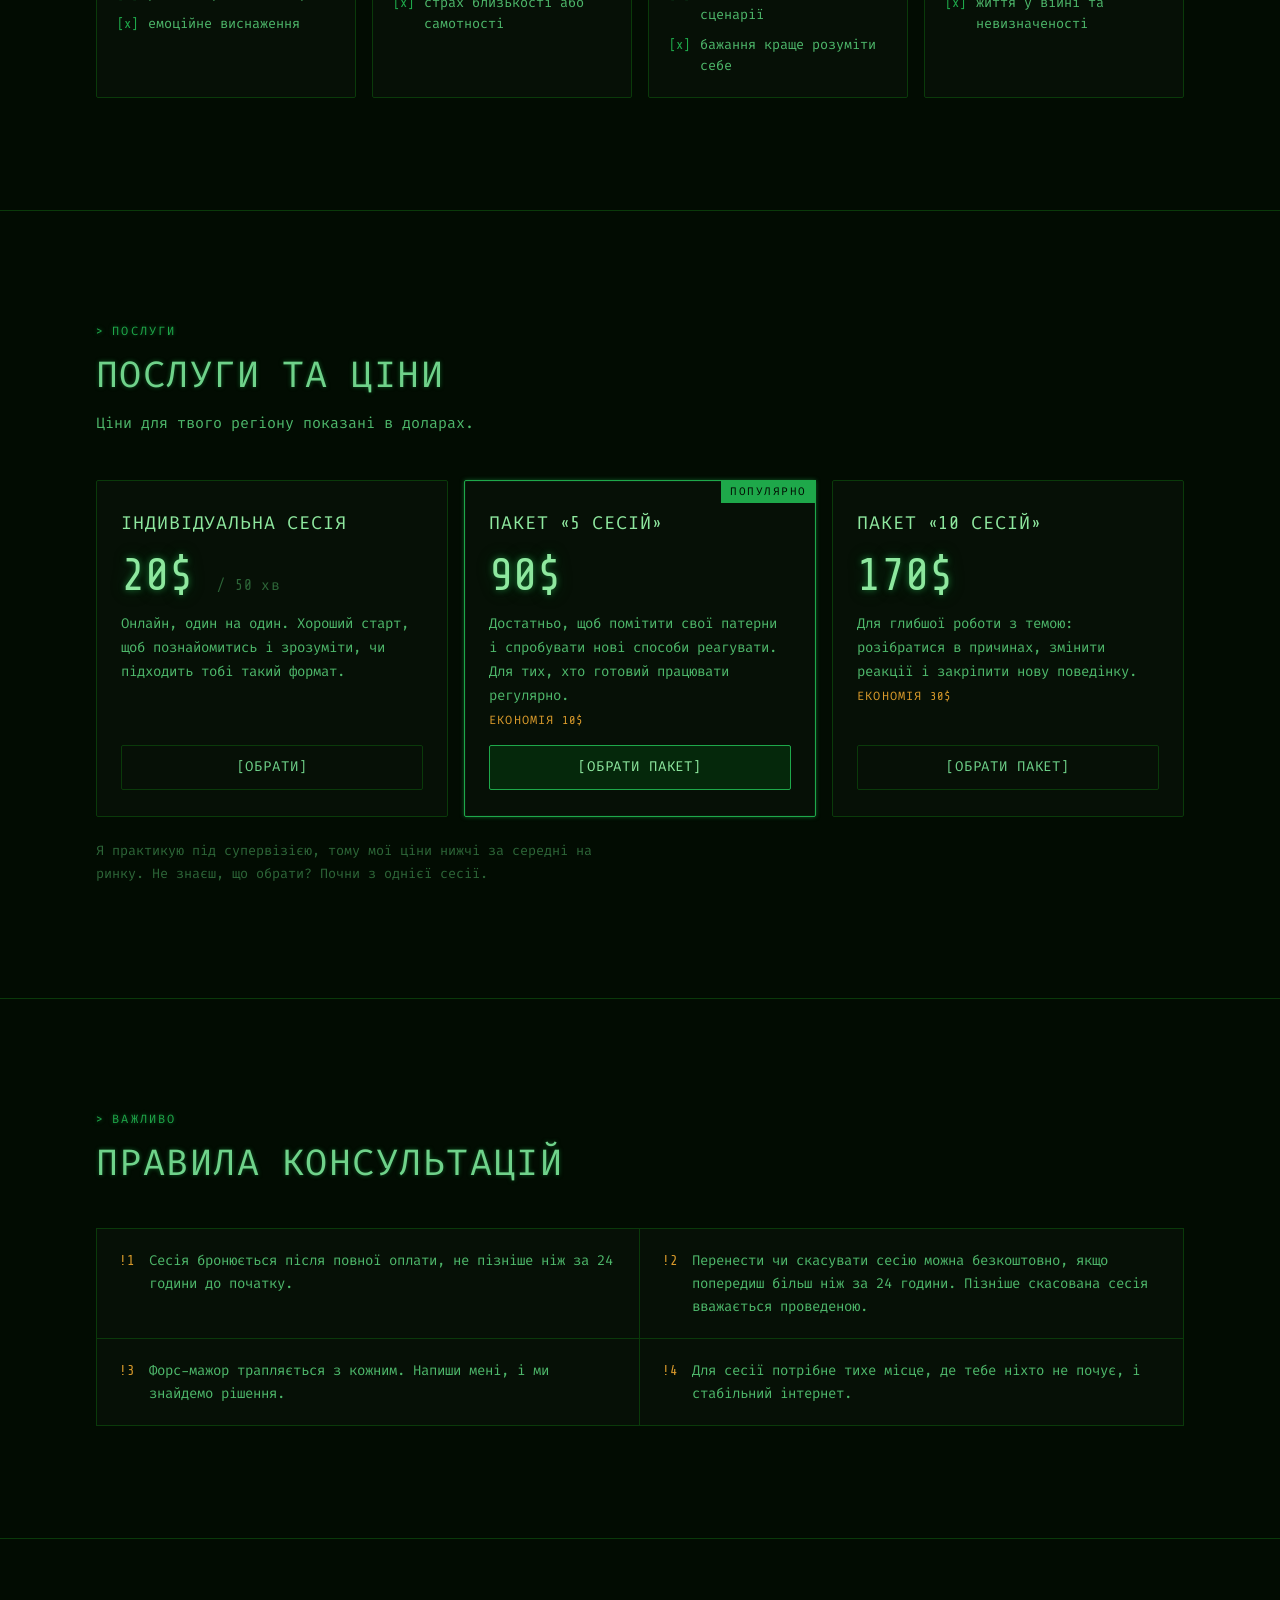
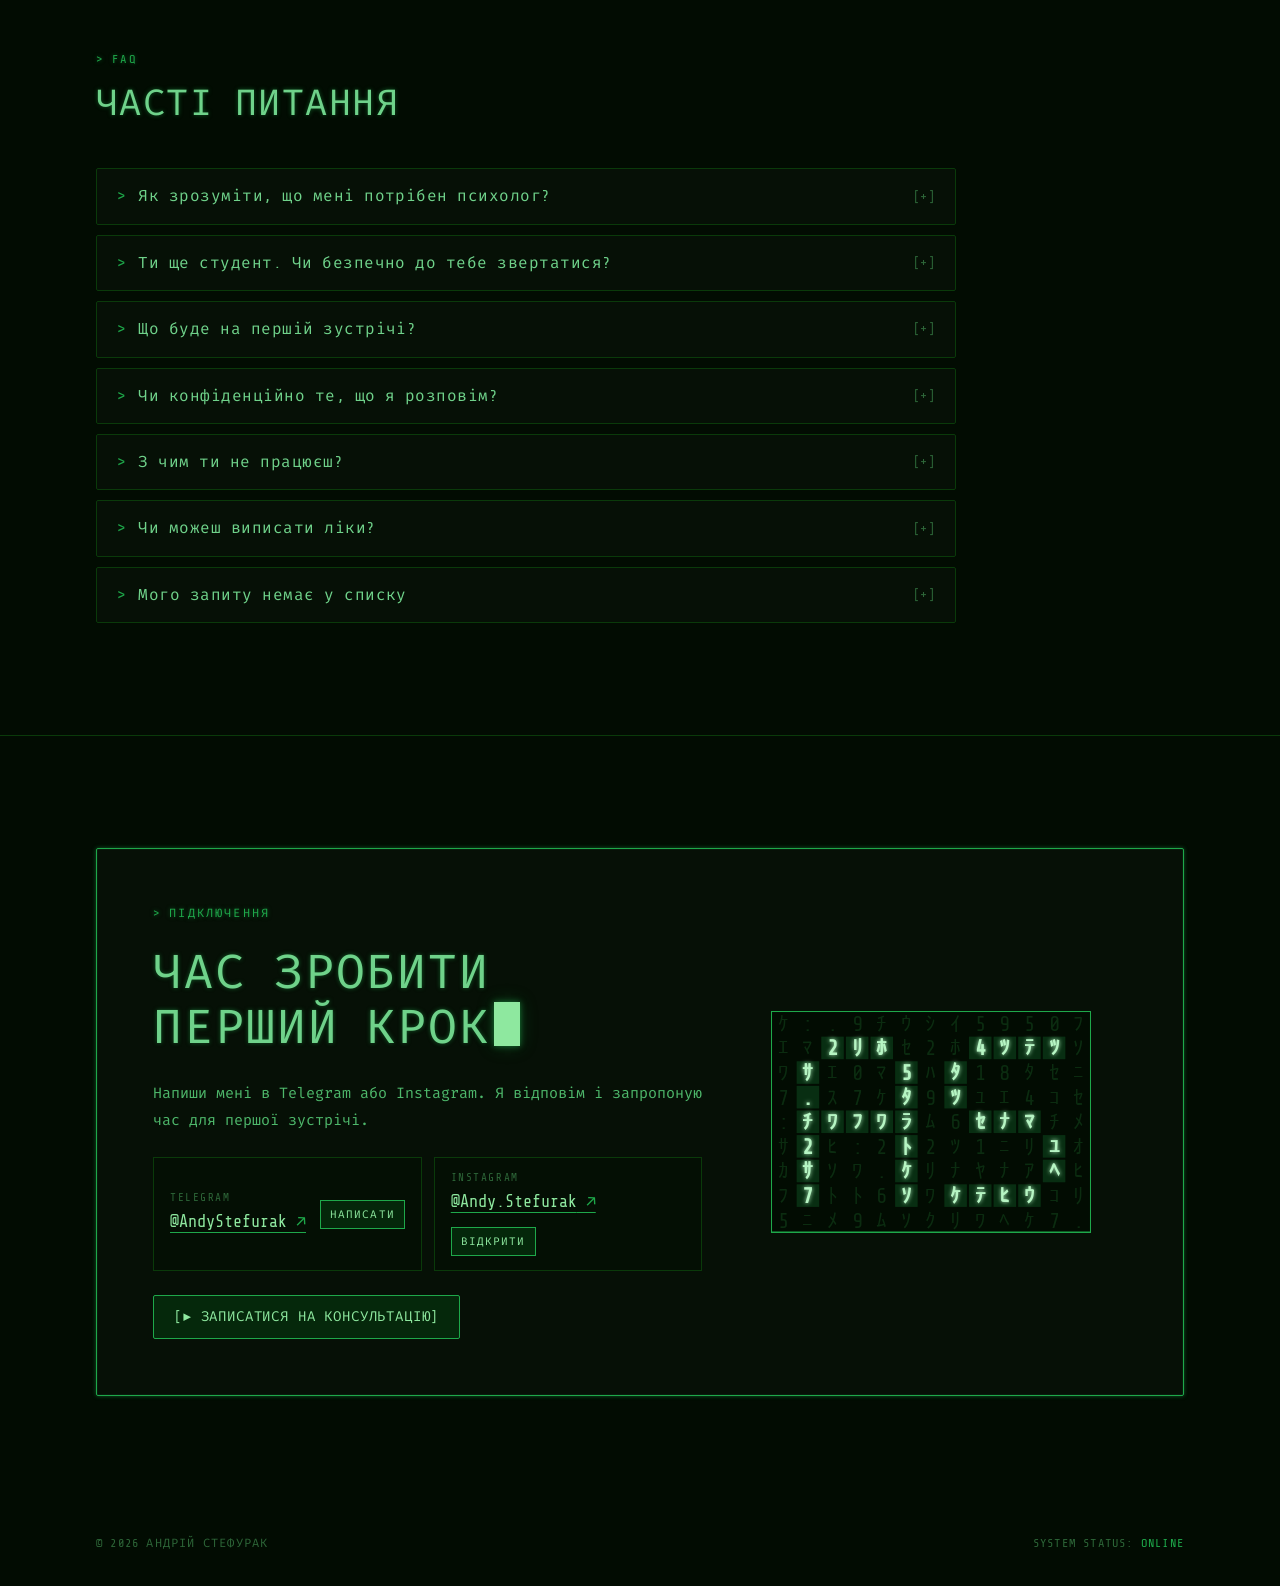
==== commit 42c1b803: "Тест Бравермана: 315 тверджень українською, результат за природою і дефіцитами Co-Authored-By: Claud" ====
--- a/index.html
+++ b/index.html
@@ -225,13 +225,15 @@
 .scale-ends { display: flex; justify-content: space-between; gap: 12px; font-size: 12px; color: var(--dim); }
 @media (max-width: 520px) { .opts.scale10 { grid-template-columns: repeat(6, minmax(0, 1fr)); } }
 .bars { display: grid; gap: 10px; }
-.bar-row { display: grid; grid-template-columns: 13em minmax(0, 1fr) 2.6em; gap: 12px; align-items: center; font: 400 13px/1.3 var(--font-display); letter-spacing: .03em; color: var(--fg); }
+.bar-row { display: grid; grid-template-columns: 13em minmax(0, 1fr) 3.6em; gap: 12px; align-items: center; font: 400 13px/1.3 var(--font-display); letter-spacing: .03em; color: var(--fg); }
 .bar-row .track { height: 12px; background: var(--bg-2); border: 1px solid var(--line); }
 .bar-row .track i { display: block; height: 100%; background: var(--neon); box-shadow: var(--glow); }
-.bar-row.low { color: var(--warn); }
-.bar-row.low .track i { background: var(--warn); box-shadow: none; }
+.bar-row.low, .bar-row.warn { color: var(--warn); }
+.bar-row.dim { color: var(--dim); }
+.bar-row.dim .track i { opacity: .45; }
+.bar-row.low .track i, .bar-row.warn .track i { background: var(--warn); box-shadow: none; }
 .bar-row .v { text-align: right; color: var(--dim); font-variant-numeric: tabular-nums; }
-@media (max-width: 480px) { .bar-row { grid-template-columns: minmax(0, 1fr) 2.6em; } .bar-row .track { grid-column: 1 / -1; grid-row: 2; } }
+@media (max-width: 480px) { .bar-row { grid-template-columns: minmax(0, 1fr) 3.6em; } .bar-row .track { grid-column: 1 / -1; grid-row: 2; } }
 .dlg .panel-bar { position: sticky; top: 0; background: var(--card); z-index: 1; }
 .x { background: none; border: 0; color: var(--dim); font: 400 13px/1 var(--font-display); letter-spacing: .1em; cursor: pointer; padding: 4px; }
 .x:hover { color: var(--bright); }
@@ -957,18 +959,454 @@
   /* ═══════════════════════ кінець блоку шкал Бека ═══════════════════════ */
 
   /* ════════════════════════════════════════════════════════════════════
-     ТЕСТ БРАВЕРМАНА — встав сюди твердження з твого джерела.
-     Для кожного нейромедіатора: items — твердження (відповідь так/ні),
-     high / mid / low — опис для високого, середнього і низького балу.
-     Поки items порожні, тест на сайті не показується.
+     ТЕСТ БРАВЕРМАНА — переклад опитувальника з твого джерела.
+     nature — частина А (твоя природа), deficit — частина Б (дефіцити).
+     Розділи йдуть у порядку: дофамін, ацетилхолін, ГАМК, серотонін.
+     У кожному розділі твердження згруповані за темами (відповідь так/ні),
+     text — опис, який бачить людина в результаті.
      ════════════════════════════════════════════════════════════════════ */
+  const BRAVERMAN_CRISIS = "У моєму житті бували думки про самогубство";
   const BRAVERMAN = {
-    dopamine:      { name: "Дофамін",     items: [], high: "", mid: "", low: "" },
-    acetylcholine: { name: "Ацетилхолін", items: [], high: "", mid: "", low: "" },
-    gaba:          { name: "ГАМК",        items: [], high: "", mid: "", low: "" },
-    serotonin:     { name: "Серотонін",   items: [], high: "", mid: "", low: "" }
+    nature: {
+      dopamine: {
+        name: "Дофамін",
+        text: "Ти людина дії і мети. Енергійно береш ініціативу, мислиш раціонально і стратегічно, швидко ухвалюєш рішення і любиш досягати. Зворотний бік: перевтома, нетерплячість до повільності інших і звичка цінувати себе лише за результати.",
+        areas: {
+          "Пам'ять і увага": [
+            "Я легко даю раду своїм думкам",
+            "Я ефективно концентруюся",
+            "Я глибоко занурююся в думки",
+            "Я швидко міркую",
+            "Іноді я розгублююся, бо виконую багато задач одночасно",
+            "Мені подобається активно дискутувати",
+            "У мене гарна уява",
+            "Мені властиве критичне й аналітичне мислення"
+          ],
+          "Тіло": [
+            "Здебільшого в мене багато енергії",
+            "У мене часто підвищується артеріальний тиск",
+            "Іноді я відчуваю потужний приплив енергії",
+            "У мене безсоння",
+            "Заняття спортом мене бадьорять",
+            "Мені не потрібна кава, щоб прокинутися зранку",
+            "Мої вени добре видно, ніби вони от-от вистрибнуть з-під шкіри",
+            "У мене буває схильність до підвищеної температури тіла",
+            "Я обідаю, не відриваючись від роботи",
+            "Я займаюся сексом за кожної нагоди",
+            "Зазвичай я в гарному настрої",
+            "Я їм лише для того, щоб підтримувати тіло",
+            "Я люблю пригодницькі фільми",
+            "Фізичні вправи дають мені приплив сил"
+          ],
+          "Особистість": [
+            "Я дуже владна людина",
+            "Іноді я не помічаю своїх почуттів",
+            "Мені буває важко слухати інших, бо мої ідеї завжди домінують",
+            "У моєму житті було багато бійок",
+            "Мені властиво дивитися в майбутнє",
+            "Іноді я спекулюю — роблю ризиковані фінансові ставки",
+            "Більшість людей вважає, що я людина думки",
+            "Я часто мрію і фантазую",
+            "Я люблю читати історичні й документальні книжки",
+            "Я захоплююся винахідливістю",
+            "Я не одразу розумію, як люди можуть створювати проблеми",
+            "Мене зазвичай не обманюють ті, хто просить про допомогу",
+            "Більшість людей вважає, що я мислю інноваційно",
+            "Більшість людей вважає мої ідеї дивними, але я завжди можу пояснити, чому вони раціональні",
+            "Я часто хвилююся і дратуюся",
+            "Дрібниці змушують мене тривожитися і засмучуватися",
+            "У мене бувають фантазії про необмежену владу",
+            "Я люблю витрачати гроші",
+            "У стосунках з людьми я зазвичай доміную",
+            "Мені дуже важко із собою",
+            "Моя агресивна реакція на критику здебільшого захисна"
+          ],
+          "Характер": [
+            "Дехто вважає, що я мислю тверезо",
+            "Більшість людей бачить у мені цілеспрямованість",
+            "Дехто вважає, що я дію ірраціонально",
+            "Заради мети я піду на все",
+            "Я надаю значення релігійній філософії",
+            "Некомпетентність мене злить",
+            "У мене високі стандарти і до себе, і до інших"
+          ]
+        }
+      },
+      acetylcholine: {
+        name: "Ацетилхолін",
+        text: "Ти людина ідей і почуттів. Креативність, інтуїція, відкритість, жива уява, тяга до сенсу, романтики і нового досвіду. Зворотний бік: розпорошеність, висока вразливість до відкидання і різкі емоційні гойдалки.",
+        areas: {
+          "Пам'ять і увага": [
+            "У мене дуже гарна пам'ять",
+            "Я вмію чудово слухати",
+            "Я добре запам'ятовую історії",
+            "Зазвичай я не забуваю облич",
+            "Я мислю дуже креативно",
+            "Я добре концентруюся і рідко щось пропускаю",
+            "Я вмію передчувати",
+            "Я помічаю все, що відбувається навколо",
+            "У мене дуже гарна уява"
+          ],
+          "Тіло": [
+            "Мені властивий рідкий пульс (брадикардія)",
+            "Моє тіло в чудовому тонусі",
+            "У мене чудова фігура",
+            "У мене низький рівень холестерину",
+            "Під час їжі я отримую естетичне задоволення",
+            "Я люблю йогу і розтяжку",
+            "Під час сексу я відчуваю себе дуже сексуально",
+            "У певні періоди життя в мене бували розлади харчової поведінки",
+            "Мені доводилося пробувати багато альтернативних методів лікування"
+          ],
+          "Особистість": [
+            "Я невиправна романтична душа",
+            "Мені властива сентиментальність",
+            "Я часто ухвалюю рішення, покладаючись на інтуїцію",
+            "Я люблю поміркувати",
+            "Дехто вважає, що я витаю в хмарах",
+            "Я люблю читати фантастику",
+            "Моє життя багате на фантазії",
+            "Я творчо підходжу до розв'язання людських проблем",
+            "Я легко відкриваюся і люблю розповідати про свої проблеми",
+            "Я життєрадісна людина",
+            "Я вірю в містичний досвід",
+            "Навіть у наш час я вірю в споріднені душі",
+            "Іноді містика мене захоплює",
+            "Я помічаю, що моє тіло реагує дуже сильно",
+            "Я легко ставлюся до змін, і мій шлях досі не до кінця визначений",
+            "Мене дуже легко поранити емоційно",
+            "Я можу когось любити, а за хвилину зненавидіти",
+            "Я люблю фліртувати",
+            "Я спокійно витрачаю гроші, якщо це на користь стосункам",
+            "Під час сексу я часто фантазую",
+            "Мої стосунки зазвичай сповнені романтики",
+            "Мені подобається дивитися романтичні фільми",
+            "Я ризикую в коханні"
+          ],
+          "Характер": [
+            "Я бачу попереду краще майбутнє",
+            "Мене надихає допомагати іншим",
+            "Я вірю, що все можливо, особливо для тих, хто віддається справі",
+            "Я вмію створювати гармонію між людьми",
+            "Доброчинність і альтруїзм ідуть від серця, і в мені їх багато",
+            "Інші вважають, що я вмію передбачати",
+            "Мої погляди на релігію часто змінюються",
+            "Мені властивий ідеалізм, але не перфекціонізм",
+            "Мені добре з тими, хто ставиться до мене правильно"
+          ]
+        }
+      },
+      gaba: {
+        name: "ГАМК",
+        text: "Ти людина стабільності і турботи. Спокій, надійність, організованість, вірність близьким, любов до планів, фактів і перевіреного. Зворотний бік: брати на себе забагато заради інших, уникати конфліктів, які варто прожити, і важко переносити зміни.",
+        areas: {
+          "Пам'ять і увага": [
+            "Я добре концентруюся і можу стежити за логікою інших людей",
+            "Я люблю «читати» людей більше, ніж книжки",
+            "Я запам'ятовую більшу частину того, що чую",
+            "Я можу пригадати факти, які називають люди",
+            "Я багато чого беру зі свого досвіду",
+            "Я добре запам'ятовую імена",
+            "Я вмію добре зосереджуватися на задачах і розповідях людей"
+          ],
+          "Тіло": [
+            "Я легко розслабляюся",
+            "Я спокійна людина",
+            "Я легко засинаю вночі",
+            "У мене гарна фізична витривалість",
+            "У мене низький кров'яний тиск",
+            "У моїй родині не було інсультів",
+            "У сексі я не дуже експериментую",
+            "Мої м'язи не напружені",
+            "Кофеїн на мене майже не діє",
+            "Я виділяю окремий час на їжу",
+            "Я добре сплю",
+            "Мене не тягне до шкідливої їжі, як-от солодкого",
+            "Фізичні вправи — моя звичка"
+          ],
+          "Особистість": [
+            "Мені не дуже властива підприємливість",
+            "Мені не властива норовливість",
+            "Мені вистачає терпіння",
+            "Філософія не приносить мені задоволення",
+            "Я люблю дивитися сімейні серіали",
+            "Я не люблю фільми про інші світи і всесвіти",
+            "Я не люблю ризикувати",
+            "Ухвалюючи рішення, я спираюся на минулий досвід",
+            "Я дивлюся на речі реалістично",
+            "Я досить закрита людина",
+            "Я люблю факти і деталі",
+            "Я не змінюю своїх рішень",
+            "Мені подобається планувати свій день, тиждень, місяць",
+            "Я колекціоную речі",
+            "Мені часто трохи сумно",
+            "Я уникаю сварок і конфронтацій",
+            "Я відкладаю багато грошей на випадок кризи",
+            "Я віддаю перевагу міцним зв'язкам з людьми",
+            "Я можу бути опорою для людей"
+          ],
+          "Характер": [
+            "Я поділяю думку «раніше ляжеш — легше встанеш»",
+            "Для мене важливі встановлені терміни",
+            "Я намагаюся якнайкраще догодити іншим",
+            "Мені властивий перфекціонізм",
+            "Я вмію підтримувати довготривалі стосунки",
+            "Я стежу, куди йдуть мої гроші",
+            "Я вважаю, що світ був би кращим, якби люди більше дбали про свій моральний розвиток",
+            "Я віддана людина і дбаю про близьких",
+            "Я живу за високими етичними стандартами",
+            "Я пильно стежу за законами, принципами і політикою",
+            "Я дбаю про суспільне благо і служу йому"
+          ]
+        }
+      },
+      serotonin: {
+        name: "Серотонін",
+        text: "Ти людина моменту. Живеш тут і зараз, пізнаєш світ через тіло і досвід, любиш свободу, вмієш робити руками, легко пристосовуєшся і вмієш радіти. Зворотний бік: імпульсивність, складність із довгими зобов'язаннями, планами і грошима.",
+        areas: {
+          "Пам'ять і увага": [
+            "Я легко зосереджуюся на ручній роботі",
+            "У мене гарна зорова пам'ять",
+            "Я дуже тонко сприймаю все навколо",
+            "Я мислю імпульсивно",
+            "Я живу тут і зараз",
+            "Я часто прошу конкретики",
+            "Книжки я опановую повільно, а з досвіду вчуся швидко",
+            "Щоб щось зрозуміти, мені треба попрацювати з цим власними руками"
+          ],
+          "Тіло": [
+            "Я сплю забагато",
+            "У сексі я багато експериментую",
+            "У мене низький кров'яний тиск",
+            "Мені властива сильна цілеспрямованість",
+            "Удома я можу полагодити майже все",
+            "Я багато рухаюся на свіжому повітрі",
+            "Мені подобаються сміливі захоплення, як-от стрибки з парашутом чи мотоцикл",
+            "Я розв'язую проблеми самостійно",
+            "Мене рідко тягне до вуглеводів",
+            "Зазвичай я їм на ходу",
+            "Я тренуюся нерегулярно: можу займатися щодня, а потім пропустити місяць"
+          ],
+          "Особистість": [
+            "Я живу сьогоднішнім днем",
+            "Я люблю грати на публіку",
+            "Я збираю інформацію безладно",
+            "Я дуже мінлива людина",
+            "Я вмію чудово домовлятися",
+            "Дуже часто мені просто хочеться «їсти, пити й веселитися»",
+            "Мені властивий драматизм",
+            "У мені багато артистизму",
+            "У мене добре виходить робити речі руками",
+            "Я ризикую, коли йдеться про спорт",
+            "Я вірю в екстрасенсів",
+            "Я можу користуватися іншими людьми",
+            "Я цинічно ставлюся до філософії інших",
+            "Я люблю веселитися",
+            "Мої улюблені фільми — жахи",
+            "Мені подобається зброя",
+            "Я рідко дотримуюся плану чи порядку денного",
+            "Мені важко зберігати вірність",
+            "Коли стосунки з коханою людиною закінчуються, я легко відпускаю і йду далі",
+            "Я особливо не стежу за витратами",
+            "У мене багато випадкових зв'язків"
+          ],
+          "Характер": [
+            "Я тримаю варіанти відкритими на випадок, якщо з'явиться щось краще",
+            "Я не люблю довго виконувати важку роботу",
+            "Я вважаю, що все має мету і функцію",
+            "Я дивлюся на життя оптимістично",
+            "Я живу теперішньою миттю",
+            "Я молюся лише тоді, коли потребую духовної підтримки",
+            "Висока мораль — не надто про мене",
+            "Я роблю що хочу і коли хочу",
+            "Я не заморочуюся досконалістю, я просто живу своє життя",
+            "Економія — для лохів"
+          ]
+        }
+      }
+    },
+    deficit: {
+      dopamine: {
+        name: "Дофамін",
+        text: "Страждають енергія, мотивація і концентрація. Втома без причини, важко зібратися і почати, хочеться солодкого або стимуляторів, падає інтерес до близькості, складно ухвалювати рішення.",
+        areas: {
+          "Пам'ять і увага": [
+            "Мені важко з послідовністю і концентрацією уваги",
+            "Мені потрібен кофеїн, щоб прокинутися",
+            "Я мислю недостатньо швидко",
+            "У мене погана концентрація уваги",
+            "Мені важко братися навіть за цікаві для мене задачі",
+            "Я повільно засвоюю нові ідеї"
+          ],
+          "Тіло": [
+            "Я дуже люблю солодке",
+            "У мене знижене лібідо",
+            "Я сплю забагато",
+            "У мене є історія залежності від алкоголю чи наркотиків",
+            "Останнім часом я відчуваю виснаження без видимої причини",
+            "Іноді я відчуваю загальну втому, навіть нічого не роблячи",
+            "Я постійно борюся із зайвою вагою",
+            "Сексуальний досвід мене мало цікавить",
+            "Мені важко вставати зранку",
+            "У мене бувала тяга до кокаїну, амфетамінів чи екстазі"
+          ],
+          "Особистість": [
+            "Мені добре, коли я йду за іншими",
+            "Здається, люди мною користуються",
+            "Я відчуваю занепад сил і депресію",
+            "Люди кажуть, що мені бракує твердості",
+            "Я відчуваю, що втрачаю актуальність",
+            "Я дозволяю людям мене критикувати",
+            "Я завжди орієнтуюся на інших, я ведена людина"
+          ],
+          "Характер": [
+            "Мені стало важче аргументувати",
+            "Я не можу ухвалювати добрих рішень"
+          ]
+        }
+      },
+      acetylcholine: {
+        name: "Ацетилхолін",
+        text: "Страждають пам'ять, уява і творчість. Забуваються імена й дати, менше радості і натхнення, почуття ніби притуплюються, тягне до жирної їжі.",
+        areas: {
+          "Пам'ять і увага": [
+            "Мені бракує уяви",
+            "Мені важко запам'ятати імена людей, яких я бачу вперше",
+            "Я помічаю, що моя пам'ять погіршується",
+            "Моя друга половинка каже, що мені бракує романтики",
+            "Я не можу запам'ятати дні народження друзів",
+            "Частина моєї творчості кудись зникла"
+          ],
+          "Тіло": [
+            "У мене безсоння",
+            "Мої м'язи втратили тонус",
+            "Я більше не займаюся фізичними вправами",
+            "Я люблю жирну їжу",
+            "У мене є досвід вживання галюциногенів чи інших заборонених наркотиків",
+            "Я відчуваю, ніби моє тіло розвалюється",
+            "Мені важко дихати"
+          ],
+          "Особистість": [
+            "Я нечасто відчуваю радість",
+            "Я відчуваю відчай",
+            "Я захищаюся від можливих образ, мало розповідаючи про себе",
+            "Мені комфортніше робити щось самостійно, ніж у великій групі",
+            "Інші реагують на дратівливі речі агресивніше, ніж я",
+            "Я легше ставлюся до речей і легше підкоряюся",
+            "Я рідко чимось захоплююся",
+            "Мені подобається рутина"
+          ],
+          "Характер": [
+            "Мене не цікавлять чужі історії, тільки моя власна",
+            "Мені байдуже на почуття інших",
+            "Я не відчуваю життєрадісності",
+            "Я зациклююся на своїх недоліках"
+          ]
+        }
+      },
+      gaba: {
+        name: "ГАМК",
+        text: "Страждають спокій і стабільність. Тривожність, напруга в тілі, серцебиття, перепади настрою, імпульсивність, важко зосередитися і заспокоїтися.",
+        areas: {
+          "Пам'ять і увага": [
+            "Мені важко зосередитися через нервозність",
+            "Я не запам'ятовую номерів телефонів",
+            "Мені важко добирати правильні слова",
+            "Мені важко пригадати, куди я кладу речі",
+            "Я знаю, що мені вистачає розуму, але мені важко показати це іншим",
+            "Моя здатність зосереджуватися то з'являється, то зникає",
+            "Коли я читаю, за кілька хвилин доводиться повертатися до попереднього абзацу, щоб повторити",
+            "Я думаю швидко, але мені завжди важко сформулювати, що я маю на увазі"
+          ],
+          "Тіло": [
+            "Я почуваюся невпевнено",
+            "Іноді я тремчу",
+            "У мене часто болить спина і/або голова",
+            "У мене прискорене дихання",
+            "У мене зазвичай прискорене серцебиття",
+            "У мене зазвичай холодні руки",
+            "Іноді я надто сильно пітнію",
+            "Іноді в мене паморочиться голова",
+            "Я часто відчуваю напругу в м'язах",
+            "У мене бувають «метелики в животі»",
+            "Я люблю гірку їжу",
+            "Я часто нервую",
+            "Я люблю йогу, бо вона допомагає мені розслабитися",
+            "Я часто відчуваю втому, навіть після гарного сну",
+            "Я переїдаю"
+          ],
+          "Особистість": [
+            "У мене бувають перепади настрою",
+            "Мені подобається робити кілька справ одночасно, але важко вирішити, з чого почати",
+            "Я часто роблю щось просто тому, що мені здається, що це весело",
+            "Коли стає нудно, я намагаюся додати щось захопливе",
+            "Мені властива непостійність: я часто змінюю настрій і думки",
+            "Деякі речі мене надмірно збуджують",
+            "Моя імпульсивність завдає мені багато проблем",
+            "Мені властива театральність і бажання привертати увагу",
+            "Я висловлюю свою думку незалежно від того, як на це відреагують інші",
+            "У мене бувають напади люті, а потім я відчуваю жахливу провину",
+            "Я часто брешу, щоб уникнути проблем",
+            "Секс мене завжди цікавить менше, ніж середньостатистичну людину"
+          ],
+          "Характер": [
+            "Я більше не граю за правилами",
+            "Багато друзів зникли з мого життя",
+            "Я не можу підтримувати романтичні стосунки",
+            "Я вважаю закони довільними і безпідставними",
+            "Дотримуватися звичайних правил, як на мене, смішно"
+          ]
+        }
+      },
+      serotonin: {
+        name: "Серотонін",
+        text: "Страждають сон, настрій і гнучкість. Порушений сон, смуток, дратівливість, тривога, застрягання на думках, тягне до солоного.",
+        areas: {
+          "Пам'ять і увага": [
+            "Я не дуже тонко сприймаю те, що навколо",
+            "Мені важко пригадати побачене в минулому",
+            "У мене сповільнена реакція",
+            "У мене погане відчуття послідовності"
+          ],
+          "Тіло": [
+            "Я пітнію вночі",
+            "У мене безсоння",
+            "Мені доводиться крутитися в ліжку, щоб знайти зручну позу",
+            "Я зазвичай рано прокидаюся",
+            "Я не можу розслабитися",
+            "Я прокидаюся щонайменше двічі за ніч",
+            "Якщо мене розбудили, мені важко знову заснути",
+            "Мене тягне до солоного",
+            "У мене менше енергії для фізичних вправ",
+            "Мені сумно"
+          ],
+          "Особистість": [
+            "У мене хронічна тривога",
+            "Я легко дратуюся",
+            "У мене бувають думки, в яких я себе принижую",
+            BRAVERMAN_CRISIS,
+            "Я надто довго застрягаю на ідеях",
+            "Іноді я надто все структурую і втрачаю гнучкість",
+            "Моя уява виснажується",
+            "Мене охоплює страх"
+          ],
+          "Характер": [
+            "Я не можу перестати думати про сенс життя",
+            "Я більше не хочу ризикувати",
+            "Відсутність сенсу в житті завдає мені болю"
+          ]
+        }
+      }
+    }
   };
   /* ═════════════════════ кінець блоку тесту Бравермана ═════════════════════ */
+
+  // Braverman items: part A then part B, four sections each, asked in the questionnaire's order.
+  const BRAVERMAN_PARTS = { nature: "Частина А · твоя природа", deficit: "Частина Б · дефіцити" };
+  const BRAVERMAN_ITEMS = Object.entries(BRAVERMAN).flatMap(([part, sections]) =>
+    Object.entries(sections).flatMap(([k, s], n) =>
+      Object.entries(s.areas).flatMap(([area, list]) =>
+        list.map(t => ({ t, k: `${part}.${k}`, p: `${BRAVERMAN_PARTS[part]} · розділ ${n + 1} з 4 · ${area}. Чи це про тебе?` })))));
 
   // Depression bands share wording; only the cut-offs differ between scales.
   const DEP_TEXT = {
@@ -1240,13 +1678,17 @@
     {
       id: "braverman", file: "braverman.exe", kind: "нейромедіатори",
       title: "Тест Бравермана (нейромедіатори)",
-      desc: "Опитувальник Е. Бравермана про баланс чотирьох нейромедіаторів: дофаміну, ацетилхоліну, ГАМК і серотоніну.",
-      meta: "так / ні · ~15–20 хв",
+      desc: "Опитувальник Еріка Бравермана: яка з чотирьох «нейромедіаторних натур» тобі найближча (дофамін, ацетилхолін, ГАМК, серотонін) і де можуть бути дефіцити.",
+      intro: "Тест має дві частини. Частина А показує твою природу: який нейромедіатор найбільше визначає твій темперамент. Частина Б — де можуть бути дефіцити. Відповідай «так», якщо твердження здебільшого про тебе. Тест довгий, тож обери спокійний момент: якщо закрити вікно, відповіді не збережуться.",
+      meta: `${BRAVERMAN_ITEMS.length} тверджень · так / ні · ~25–30 хв`,
       prompt: "Чи це про тебе?",
       opts: ["Ні", "Так"],
-      factors: BRAVERMAN,
-      items: Object.entries(BRAVERMAN).flatMap(([k, f]) => f.items.map(t => ({ t, k }))),
-      source: "Методика Е. Бравермана (The Edge Effect). Не є науково валідованою: результат — для самоспостереження і розмови на сесії."
+      items: BRAVERMAN_ITEMS,
+      render: () => renderBraverman(),
+      alert(a) {
+        return this.items.some((it, i) => it.t === BRAVERMAN_CRISIS && a[i]) ? "Ти відповідаєш, що в житті бували думки про самогубство. Якщо вони є зараз, будь ласка, не залишайся з ними наодинці. " + CRISIS : "";
+      },
+      source: "Опитувальник Е. Бравермана (The Edge Effect), український переклад. Методика не є науково валідованою і не вимірює рівень нейромедіаторів в організмі: результат — для самоспостереження і розмови на сесії, а не діагноз і не привід приймати добавки чи ліки."
     },
     {
       id: "bdi", file: "bdi-ii.exe", kind: "шкала Бека",
@@ -1365,6 +1807,7 @@
       <div class="eyebrow">&gt; ${cur.meta}</div>
       <h3 id="dlg-title">${cur.title}</h3>
       <p>${cur.desc}</p>
+      ${cur.intro ? `<p>${cur.intro}</p>` : ""}
       <p>Відповідай чесно і не задумуйся надто довго: перша реакція зазвичай найточніша. Можна обирати мишкою або цифрами на клавіатурі.</p>
       <p class="fine">Результат рахується тільки в твоєму браузері і нікуди не надсилається. Тест не замінює консультацію фахівця.</p>
       <div class="dlg-nav"><button class="btn" type="button" id="go">[▶ Почати]</button>${shareButton()}</div>`;
@@ -1444,7 +1887,46 @@
     bindShare();
   }
 
+  // Braverman: part A finds the dominant nature, part B the possible deficits; sections differ in length, so each is a share of "yes".
+  function renderBraverman() {
+    const rows = part => Object.entries(BRAVERMAN[part]).map(([k, f]) => {
+      const idx = cur.items.flatMap((it, i) => it.k === `${part}.${k}` ? [i] : []);
+      const yes = idx.reduce((s, i) => s + answers[i], 0);
+      return { f, yes, n: idx.length, x: yes / idx.length };
+    });
+    const bars = (list, cls) => `<div class="bars">${list.map(r => `
+        <div class="bar-row ${cls(r)}"><span>${r.f.name}</span>
+          <span class="track"><i style="width:${r.x * 100}%"></i></span>
+          <span class="v">${r.yes}/${r.n}</span></div>`).join("")}</div>`;
+    const nature = rows("nature"), deficit = rows("deficit");
+    const top = Math.max(...nature.map(r => r.x));
+    const lead = top > 0 ? nature.filter(r => r.x === top) : [];
+    const LEVEL = x => x > 2 / 3 ? "виразно" : x >= 1 / 3 ? "помірно" : "";
+    const gaps = deficit.filter(r => LEVEL(r.x)).sort((a, b) => b.x - a.x);
+    const alert = cur.alert(answers);
+    body.innerHTML = `
+      <div class="eyebrow">&gt; профіль</div>
+      <h3 id="dlg-title">${cur.title}</h3>
+      <div class="band">Твоя природа</div>
+      ${bars(nature, r => lead.includes(r) ? "" : "dim")}
+      ${lead.length
+        ? lead.map(r => `<p><b class="band" style="font-size:.95rem">${r.f.name}.</b> ${r.f.text}</p>`).join("")
+        : "<p>Жодна з чотирьох природ не виражена: у частині А не було відповідей «так».</p>"}
+      ${lead.length > 1 ? "<p>Кілька природ набрали однаково: у тобі поєднуються їхні риси.</p>" : ""}
+      <div class="band">Можливі дефіцити</div>
+      ${bars(deficit, r => LEVEL(r.x) === "виразно" ? "warn" : "")}
+      ${gaps.length
+        ? gaps.map(r => `<p><b class="band" style="font-size:.95rem">${r.f.name}: ${LEVEL(r.x)}.</b> ${r.f.text}</p>`).join("")
+        : "<p>Помітних ознак дефіциту не видно: у кожному розділі частини Б «так» менше ніж третина відповідей.</p>"}
+      ${alert ? `<div class="alert">${alert}</div>` : ""}
+      ${cur.source ? `<p class="fine">${cur.source}</p>` : ""}
+      ${resultActions()}`;
+    body.querySelector("#again").addEventListener("click", () => openTest(cur));
+    bindShare();
+  }
+
   function renderResult() {
+    if (cur.render) return cur.render();
     if (cur.factors) return renderProfile();
     // A gated test (PC-PTSD-5) stops after a "no" to its first question.
     const gated = cur.gate && picks[0] === 0;
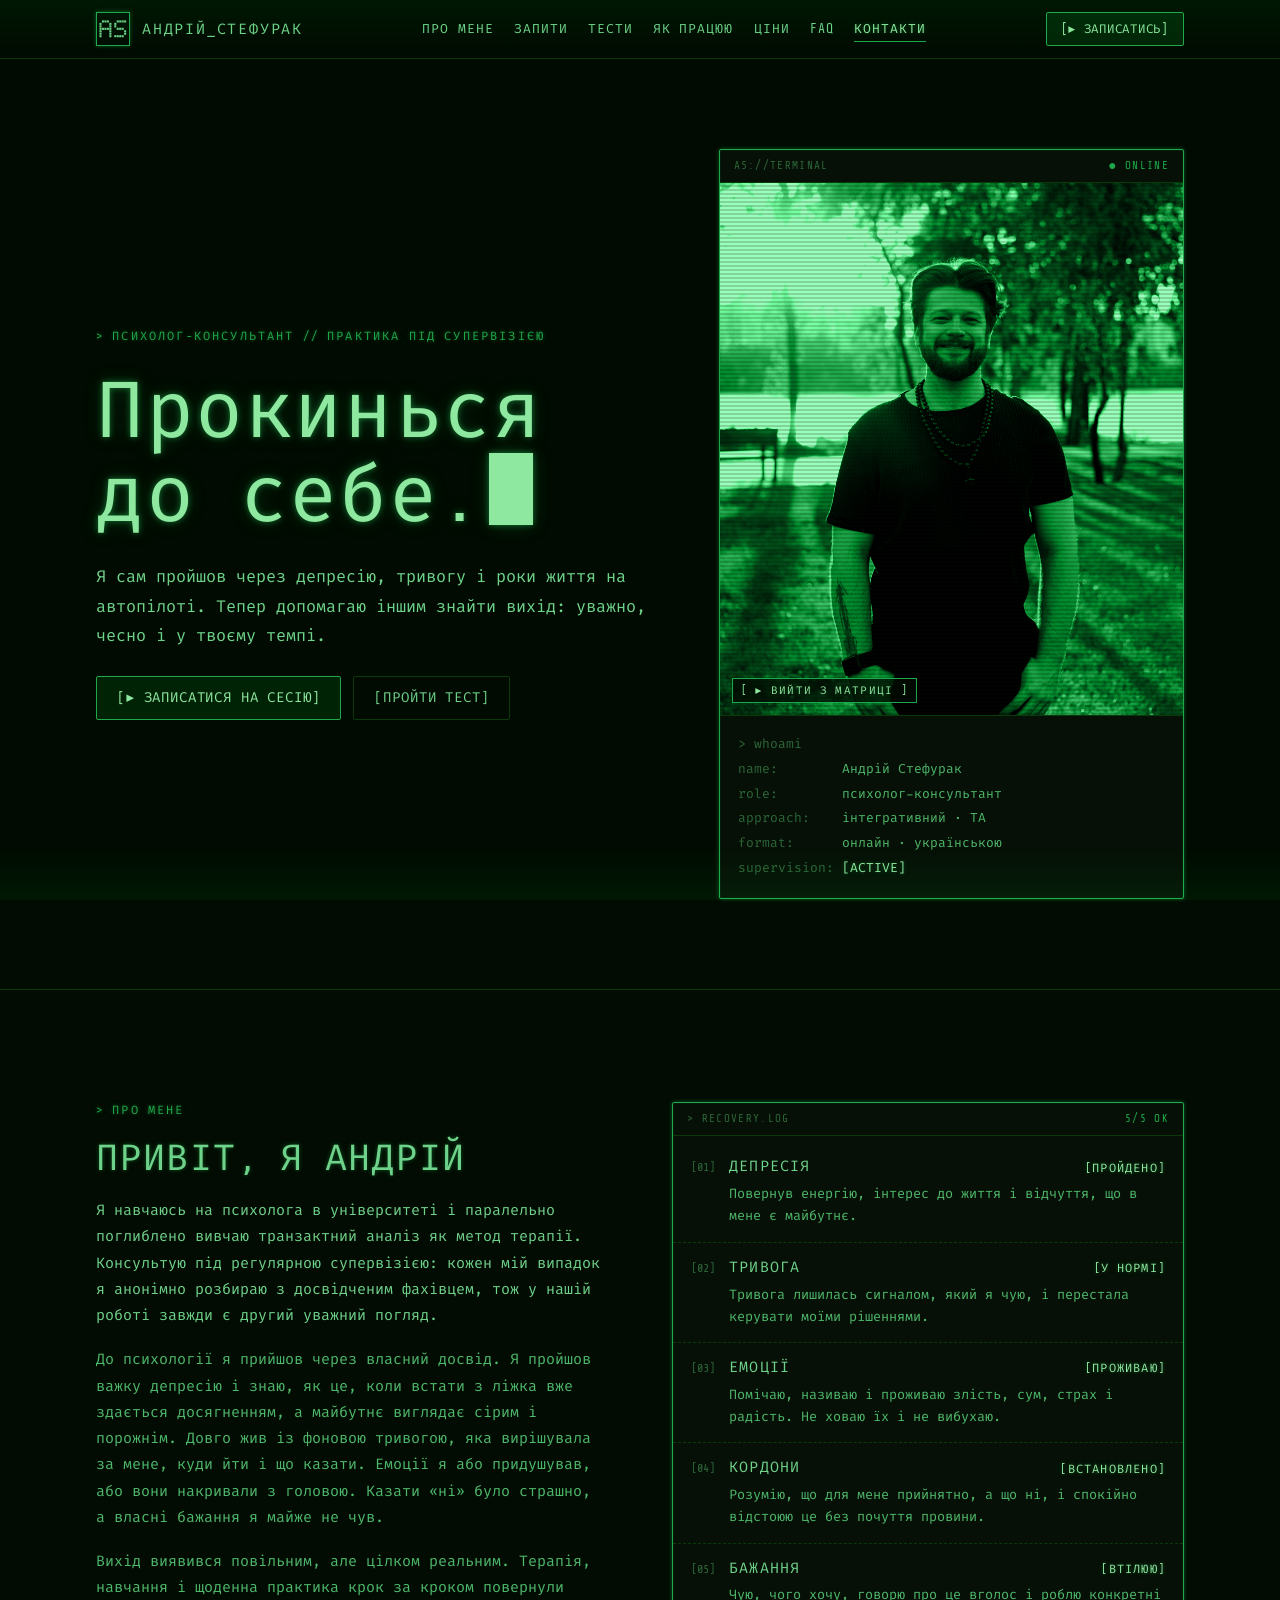
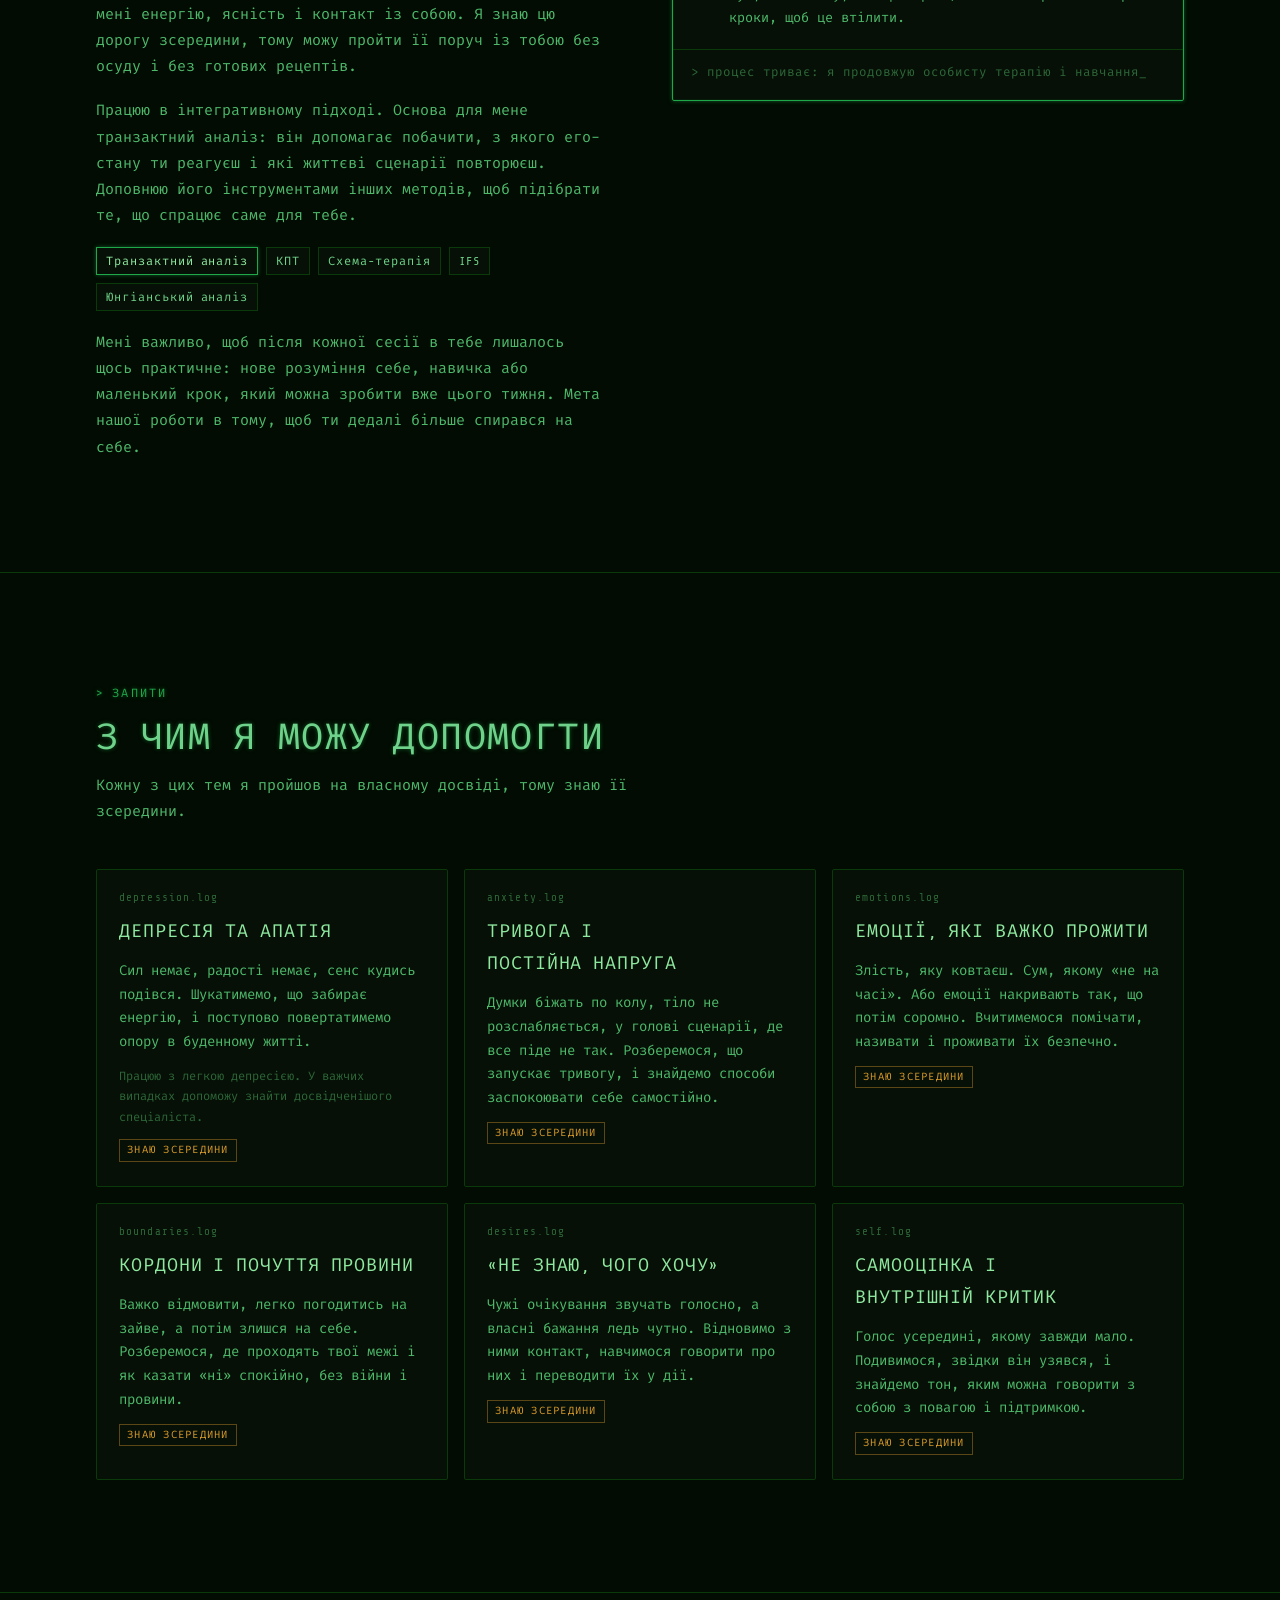
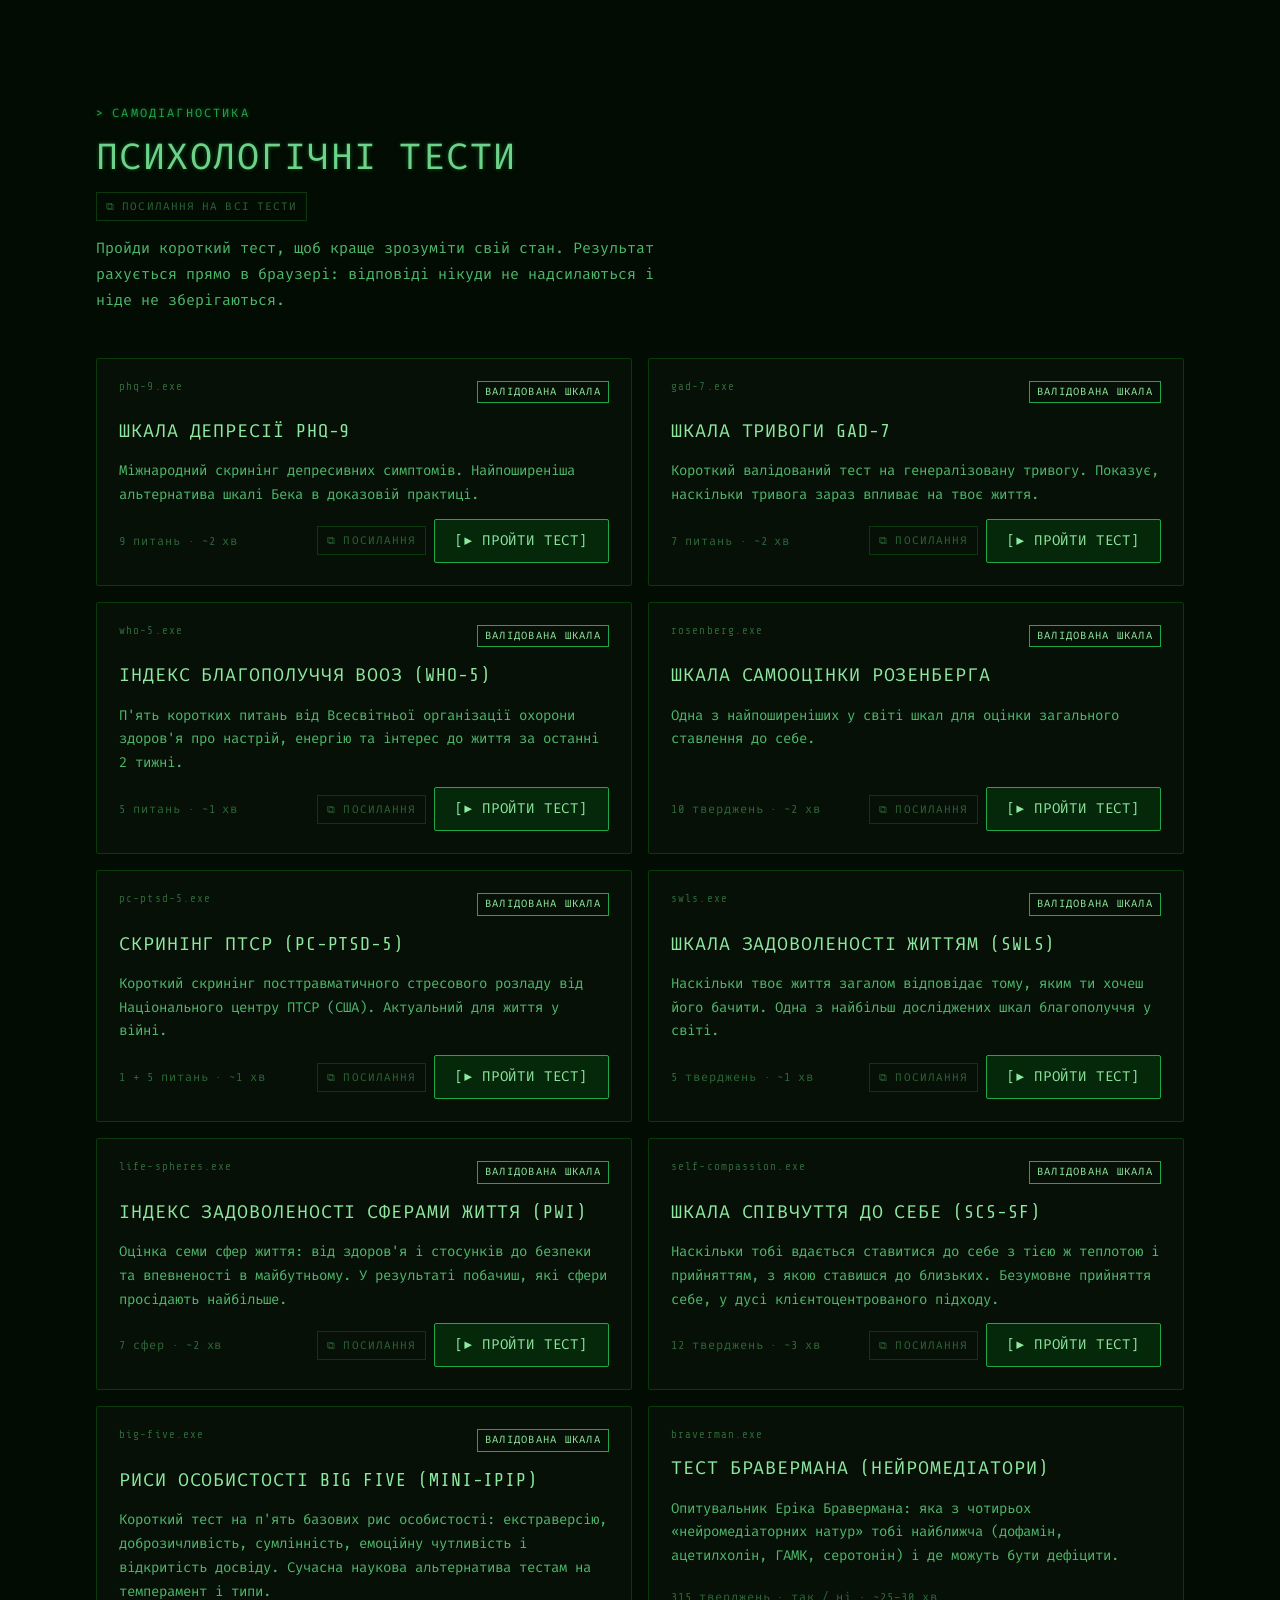
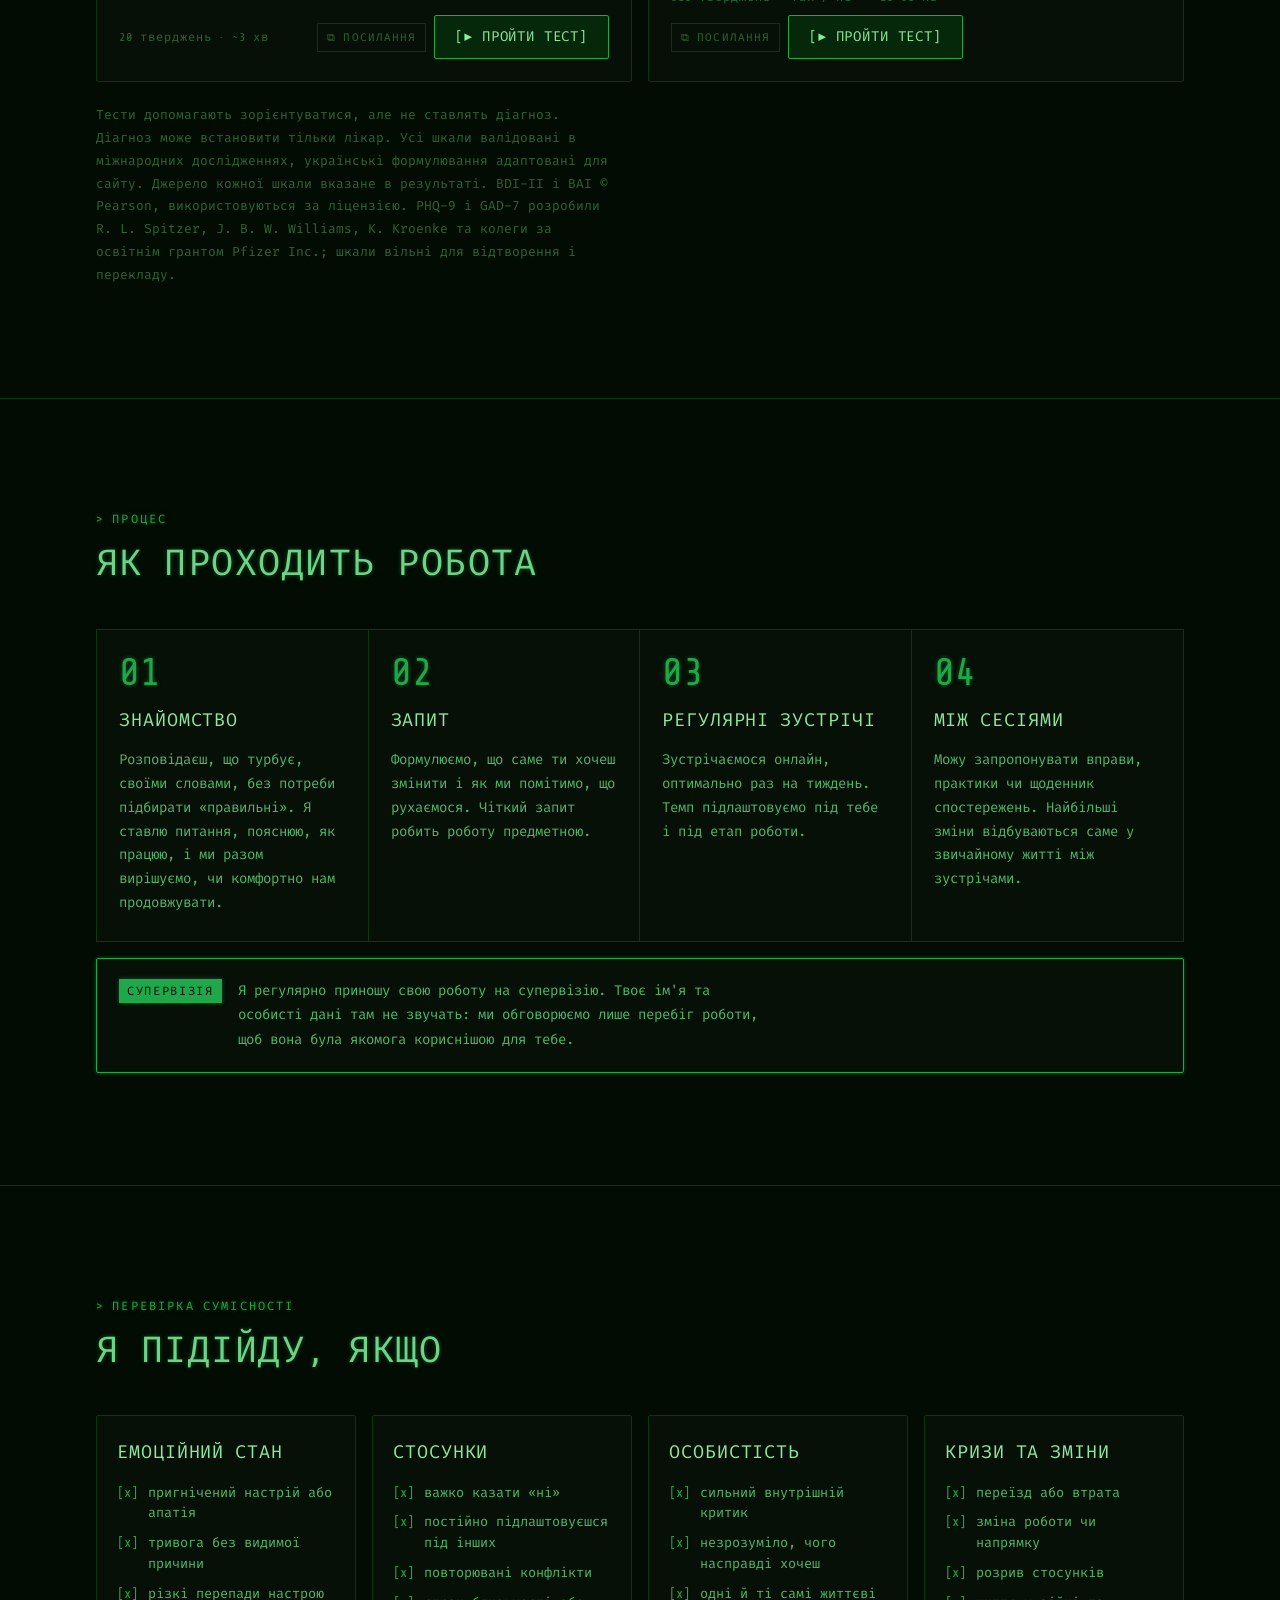
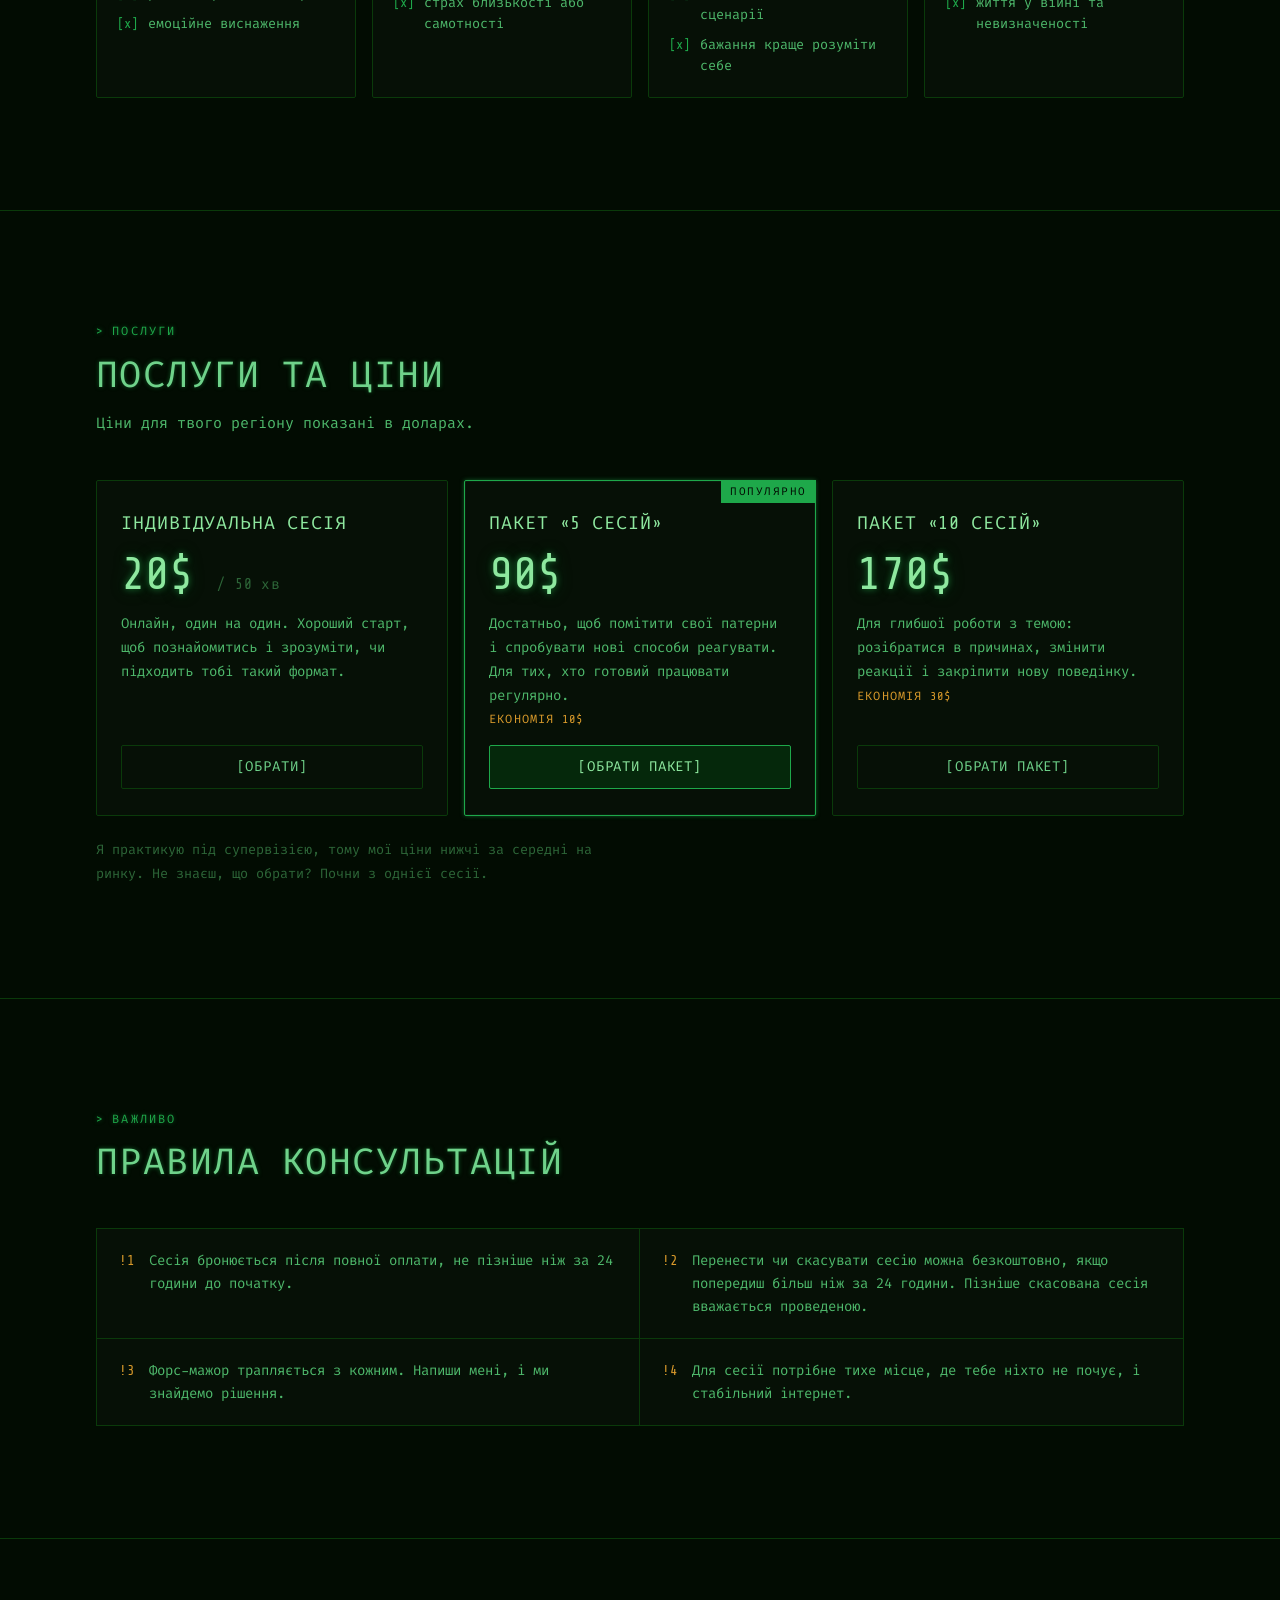
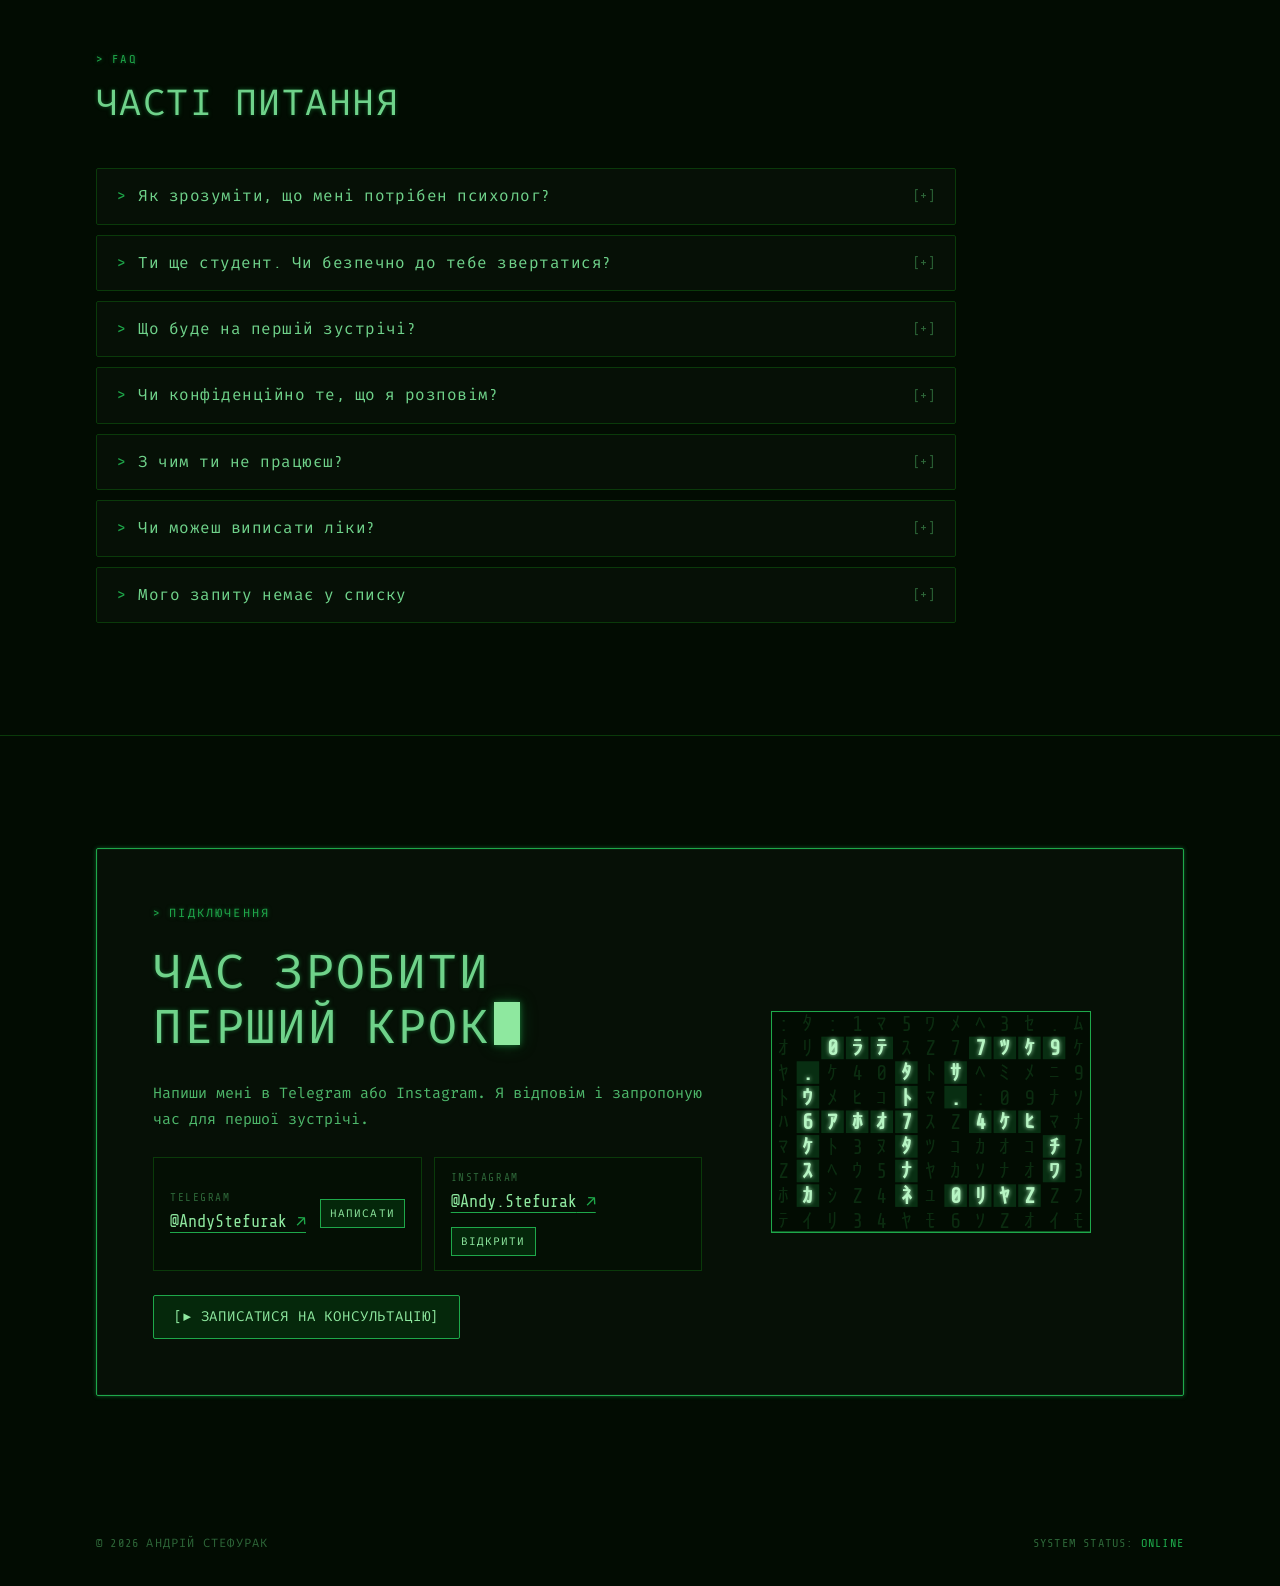
==== commit 45fb5c01: "Браверман: «Дефіцити», без дисклеймерів і мітки в списку тестів Co-Authored-By: Claude Opus 5.5 <nor" ====
--- a/index.html
+++ b/index.html
@@ -1676,7 +1676,7 @@
       source: "Mini-IPIP (M. B. Donnellan, F. L. Oswald, B. M. Baird, R. E. Lucas, 2006). Пункти з International Personality Item Pool, що перебуває в суспільному надбанні."
     },
     {
-      id: "braverman", file: "braverman.exe", kind: "нейромедіатори",
+      id: "braverman", file: "braverman.exe", kind: "",
       title: "Тест Бравермана (нейромедіатори)",
       desc: "Опитувальник Еріка Бравермана: яка з чотирьох «нейромедіаторних натур» тобі найближча (дофамін, ацетилхолін, ГАМК, серотонін) і де можуть бути дефіцити.",
       intro: "Тест має дві частини. Частина А показує твою природу: який нейромедіатор найбільше визначає твій темперамент. Частина Б — де можуть бути дефіцити. Відповідай «так», якщо твердження здебільшого про тебе. Тест довгий, тож обери спокійний момент: якщо закрити вікно, відповіді не збережуться.",
@@ -1688,7 +1688,8 @@
       alert(a) {
         return this.items.some((it, i) => it.t === BRAVERMAN_CRISIS && a[i]) ? "Ти відповідаєш, що в житті бували думки про самогубство. Якщо вони є зараз, будь ласка, не залишайся з ними наодинці. " + CRISIS : "";
       },
-      source: "Опитувальник Е. Бравермана (The Edge Effect), український переклад. Методика не є науково валідованою і не вимірює рівень нейромедіаторів в організмі: результат — для самоспостереження і розмови на сесії, а не діагноз і не привід приймати добавки чи ліки."
+      source: "Опитувальник Е. Бравермана (The Edge Effect), український переклад.",
+      noDisclaimer: true
     },
     {
       id: "bdi", file: "bdi-ii.exe", kind: "шкала Бека",
@@ -1746,13 +1747,13 @@
   }
 
   const list = document.getElementById("test-list");
-  // Tests still waiting for their texts (Beck, Braverman) stay in the code but are not shown.
+  // Tests still waiting for their texts (Beck) stay in the code but are not shown.
   TESTS.filter(isReady).forEach(t => {
     const card = document.createElement("article");
     card.className = "test-card panel";
     card.innerHTML = `
       <div class="head"><span class="file" style="font:400 11px/1 var(--font-display);letter-spacing:.1em;color:var(--dim)">${t.file}</span>
-        <span class="kind">${t.kind}</span></div>
+        ${t.kind ? `<span class="kind">${t.kind}</span>` : ""}</div>
       <h3>${t.title}</h3>
       <p>${t.desc}</p>
       <div class="foot"><span class="meta">${t.meta}</span>
@@ -1859,7 +1860,7 @@
       <a class="btn" href="https://t.me/AndyStefurak" target="_blank" rel="noopener">[▶ Обговорити результат]</a>
       <button class="btn btn--ghost" type="button" id="again">[↻ Пройти ще раз]</button></div>
       <div>${shareButton()}</div>
-      <p class="fine">Це результат самоопитувальника, а не діагноз. Якщо результат тебе непокоїть, обговори його з фахівцем.</p>`;
+      ${cur.noDisclaimer ? "" : `<p class="fine">Це результат самоопитувальника, а не діагноз. Якщо результат тебе непокоїть, обговори його з фахівцем.</p>`}`;
   }
 
   // Profile tests (Big Five, Braverman) score each factor separately instead of one total.
@@ -1913,7 +1914,7 @@
         ? lead.map(r => `<p><b class="band" style="font-size:.95rem">${r.f.name}.</b> ${r.f.text}</p>`).join("")
         : "<p>Жодна з чотирьох природ не виражена: у частині А не було відповідей «так».</p>"}
       ${lead.length > 1 ? "<p>Кілька природ набрали однаково: у тобі поєднуються їхні риси.</p>" : ""}
-      <div class="band">Можливі дефіцити</div>
+      <div class="band">Дефіцити</div>
       ${bars(deficit, r => LEVEL(r.x) === "виразно" ? "warn" : "")}
       ${gaps.length
         ? gaps.map(r => `<p><b class="band" style="font-size:.95rem">${r.f.name}: ${LEVEL(r.x)}.</b> ${r.f.text}</p>`).join("")
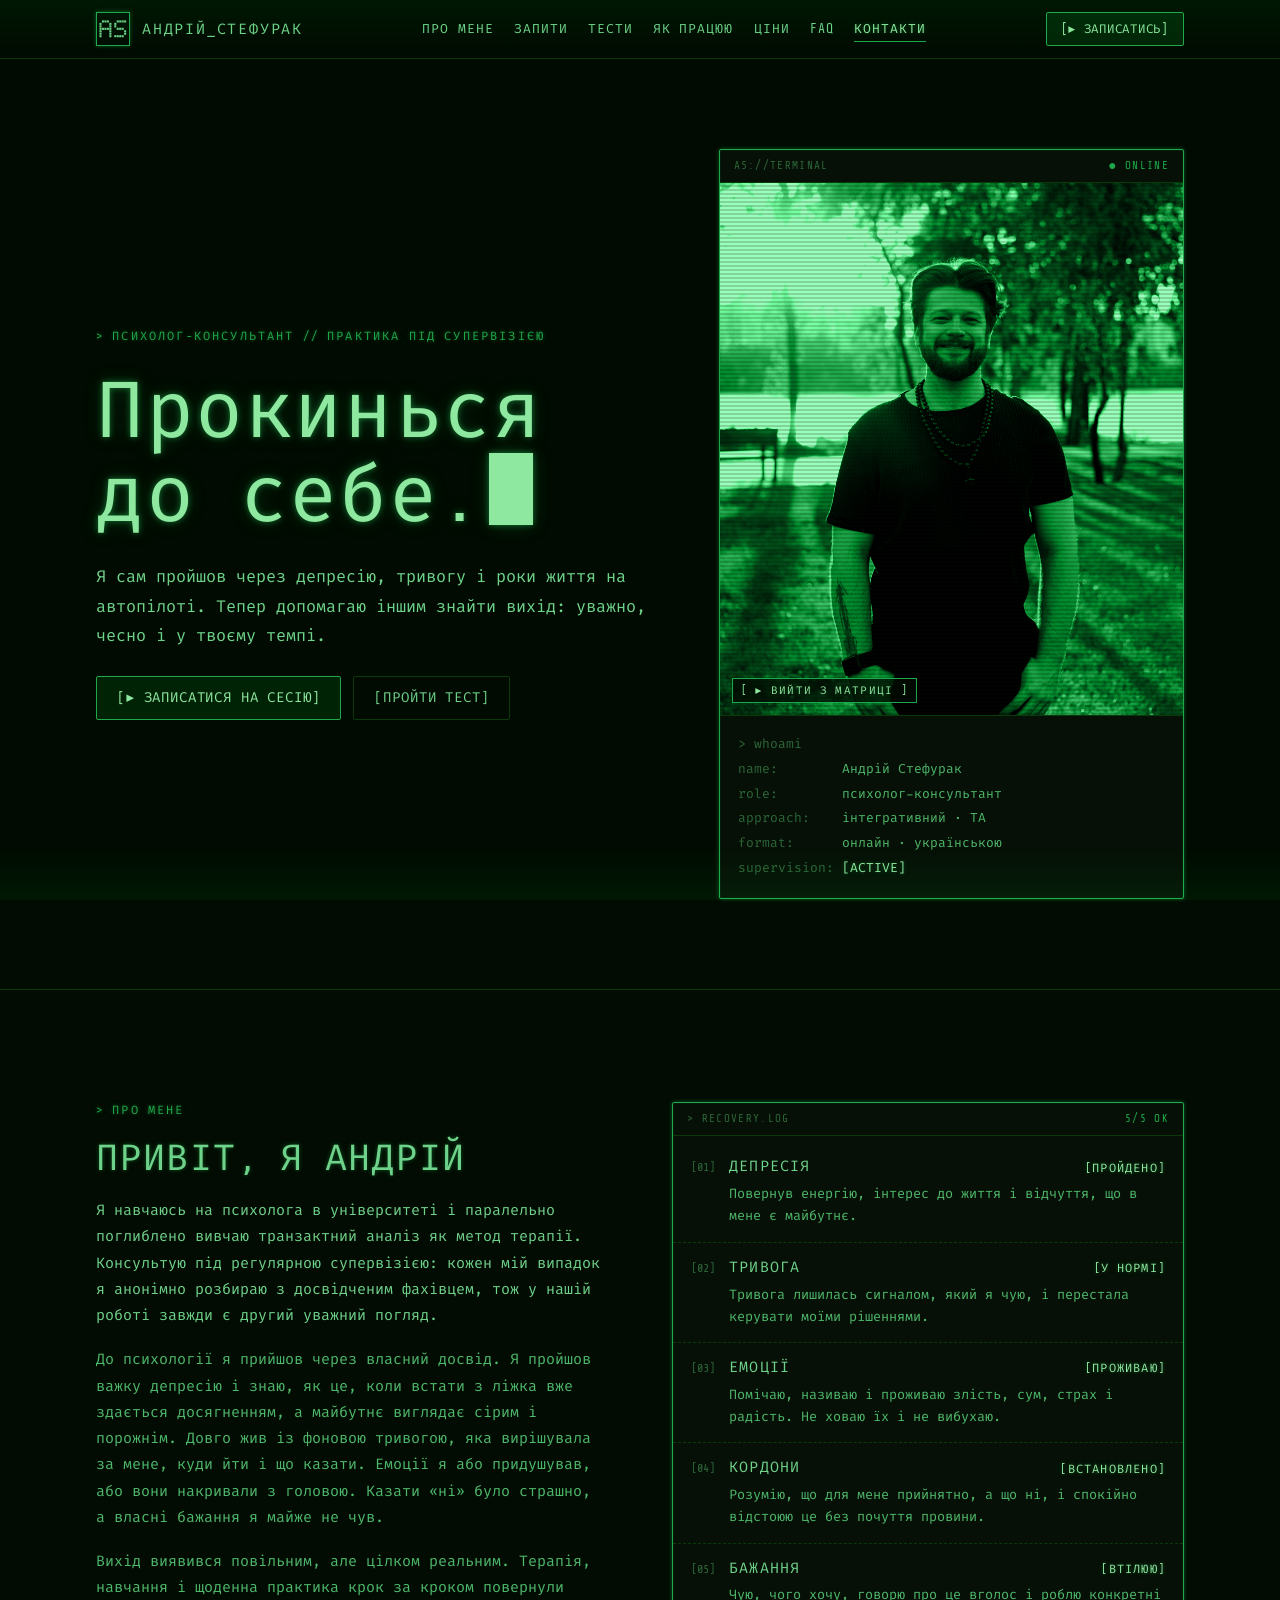
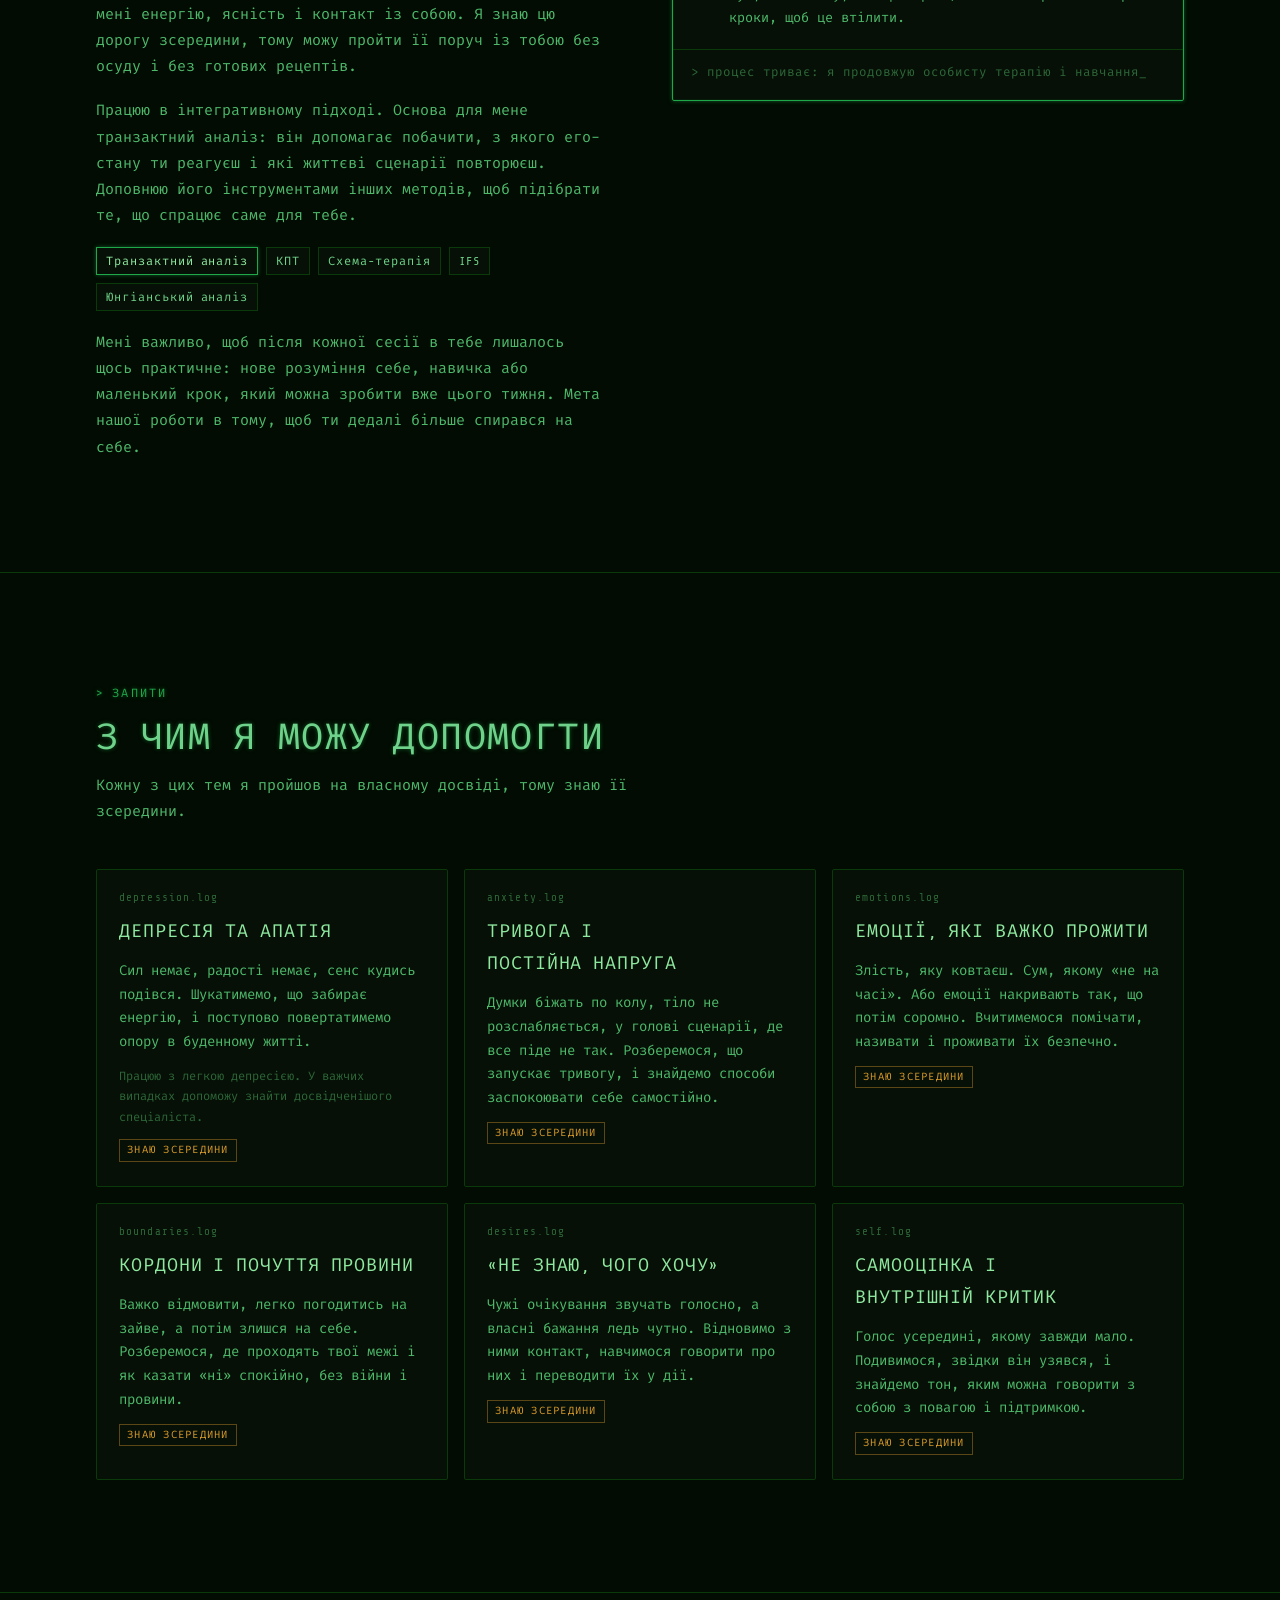
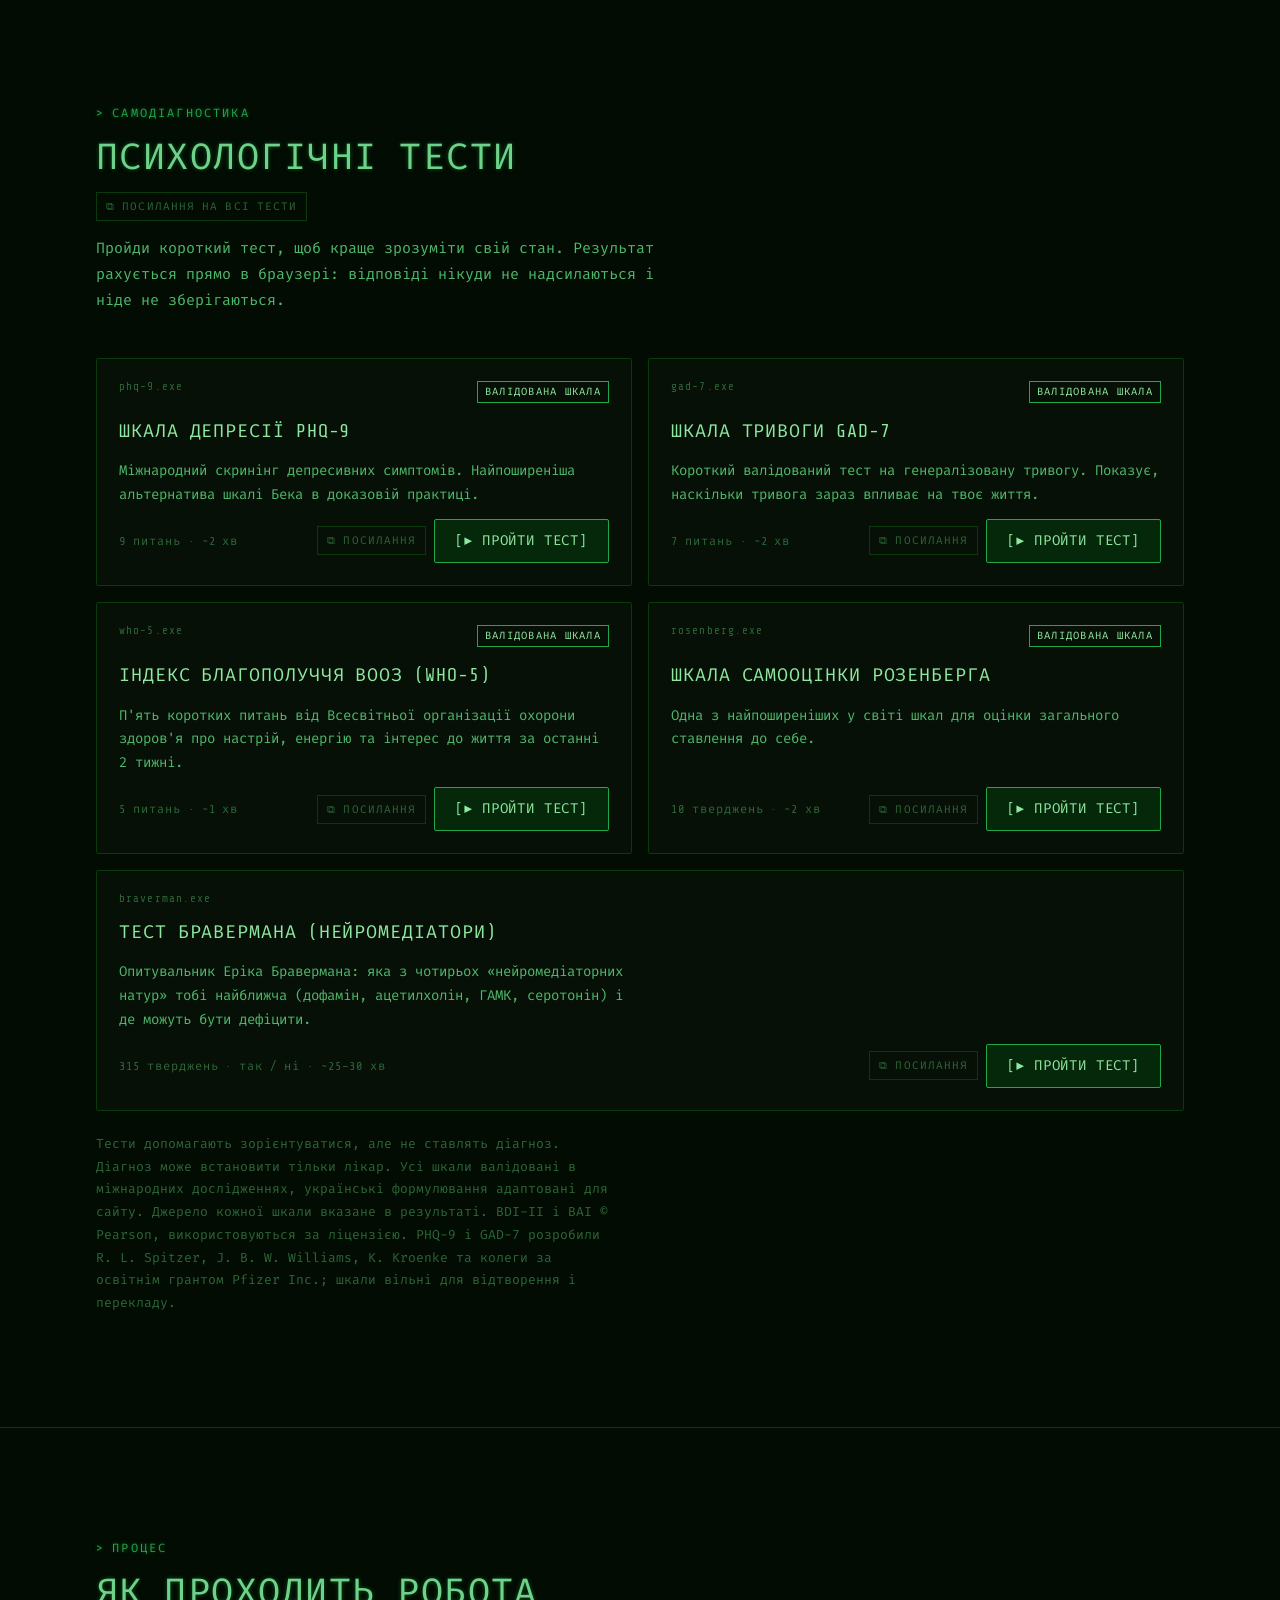
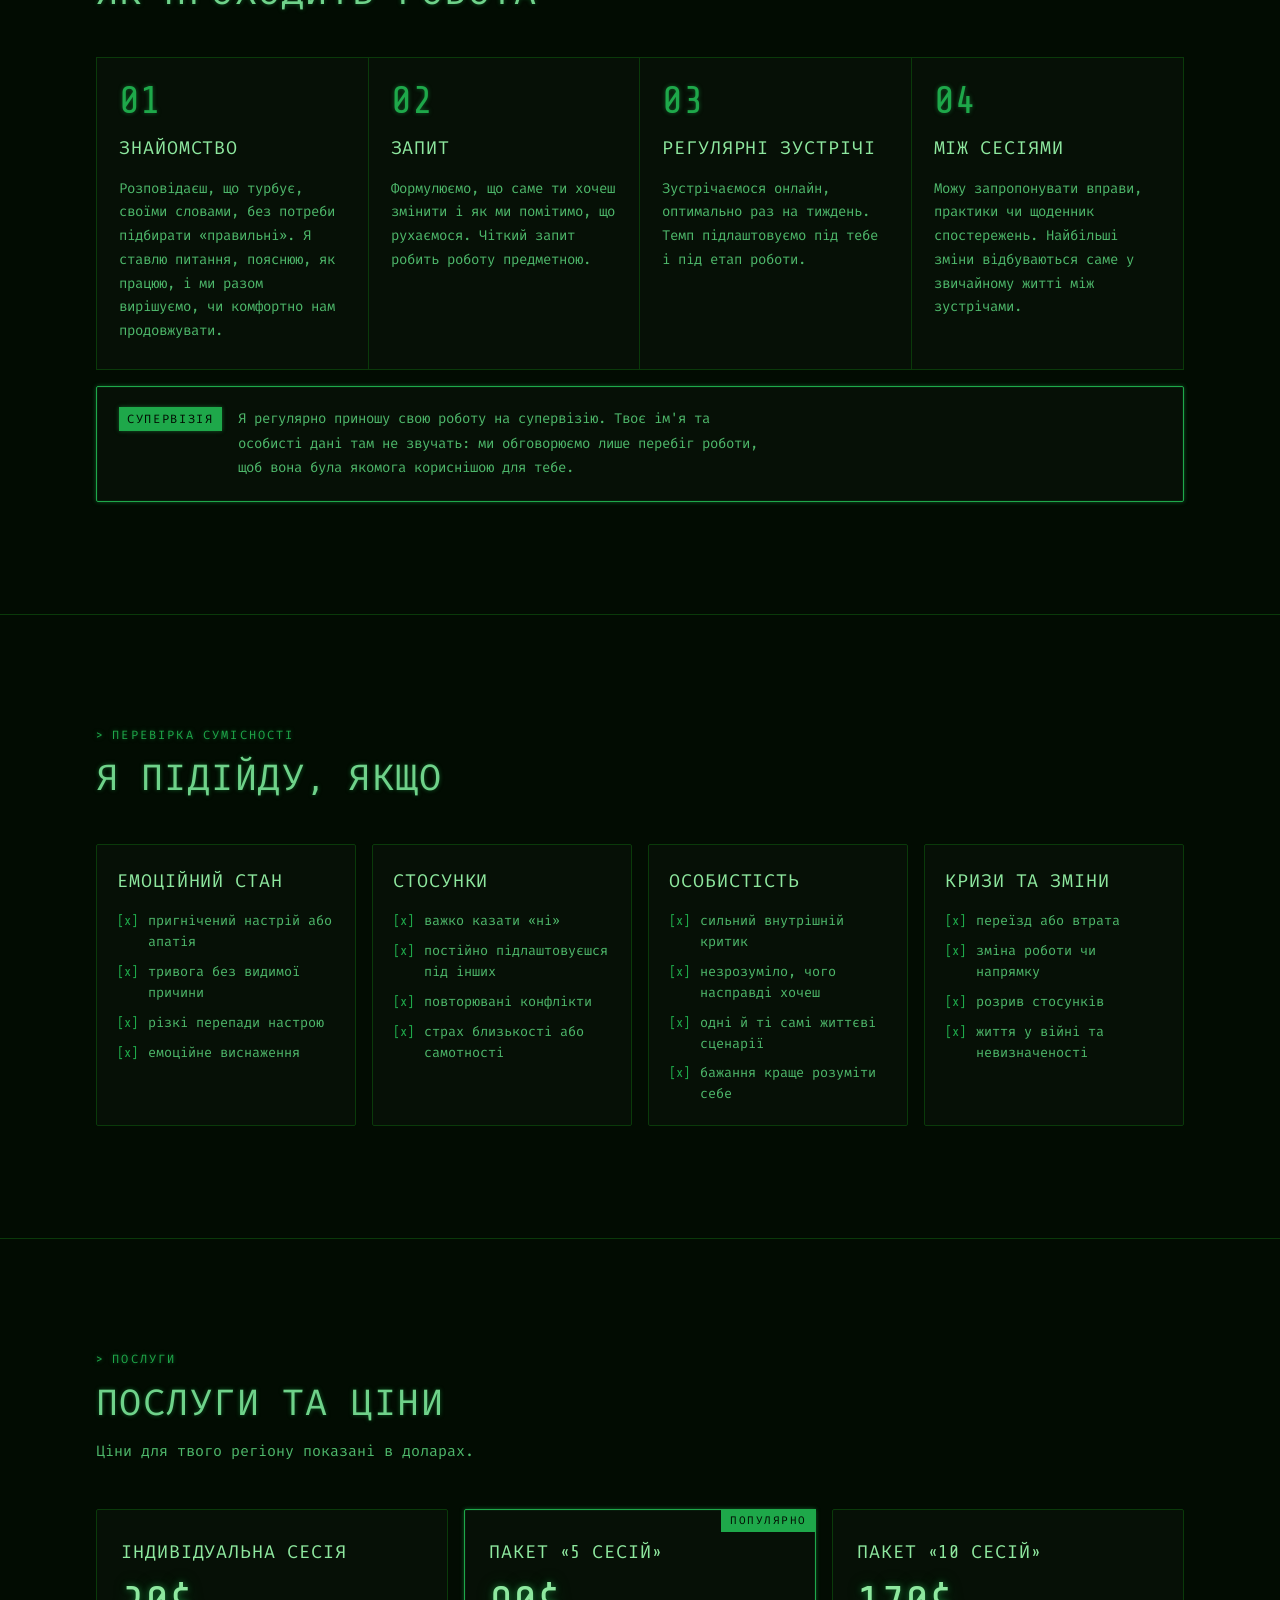
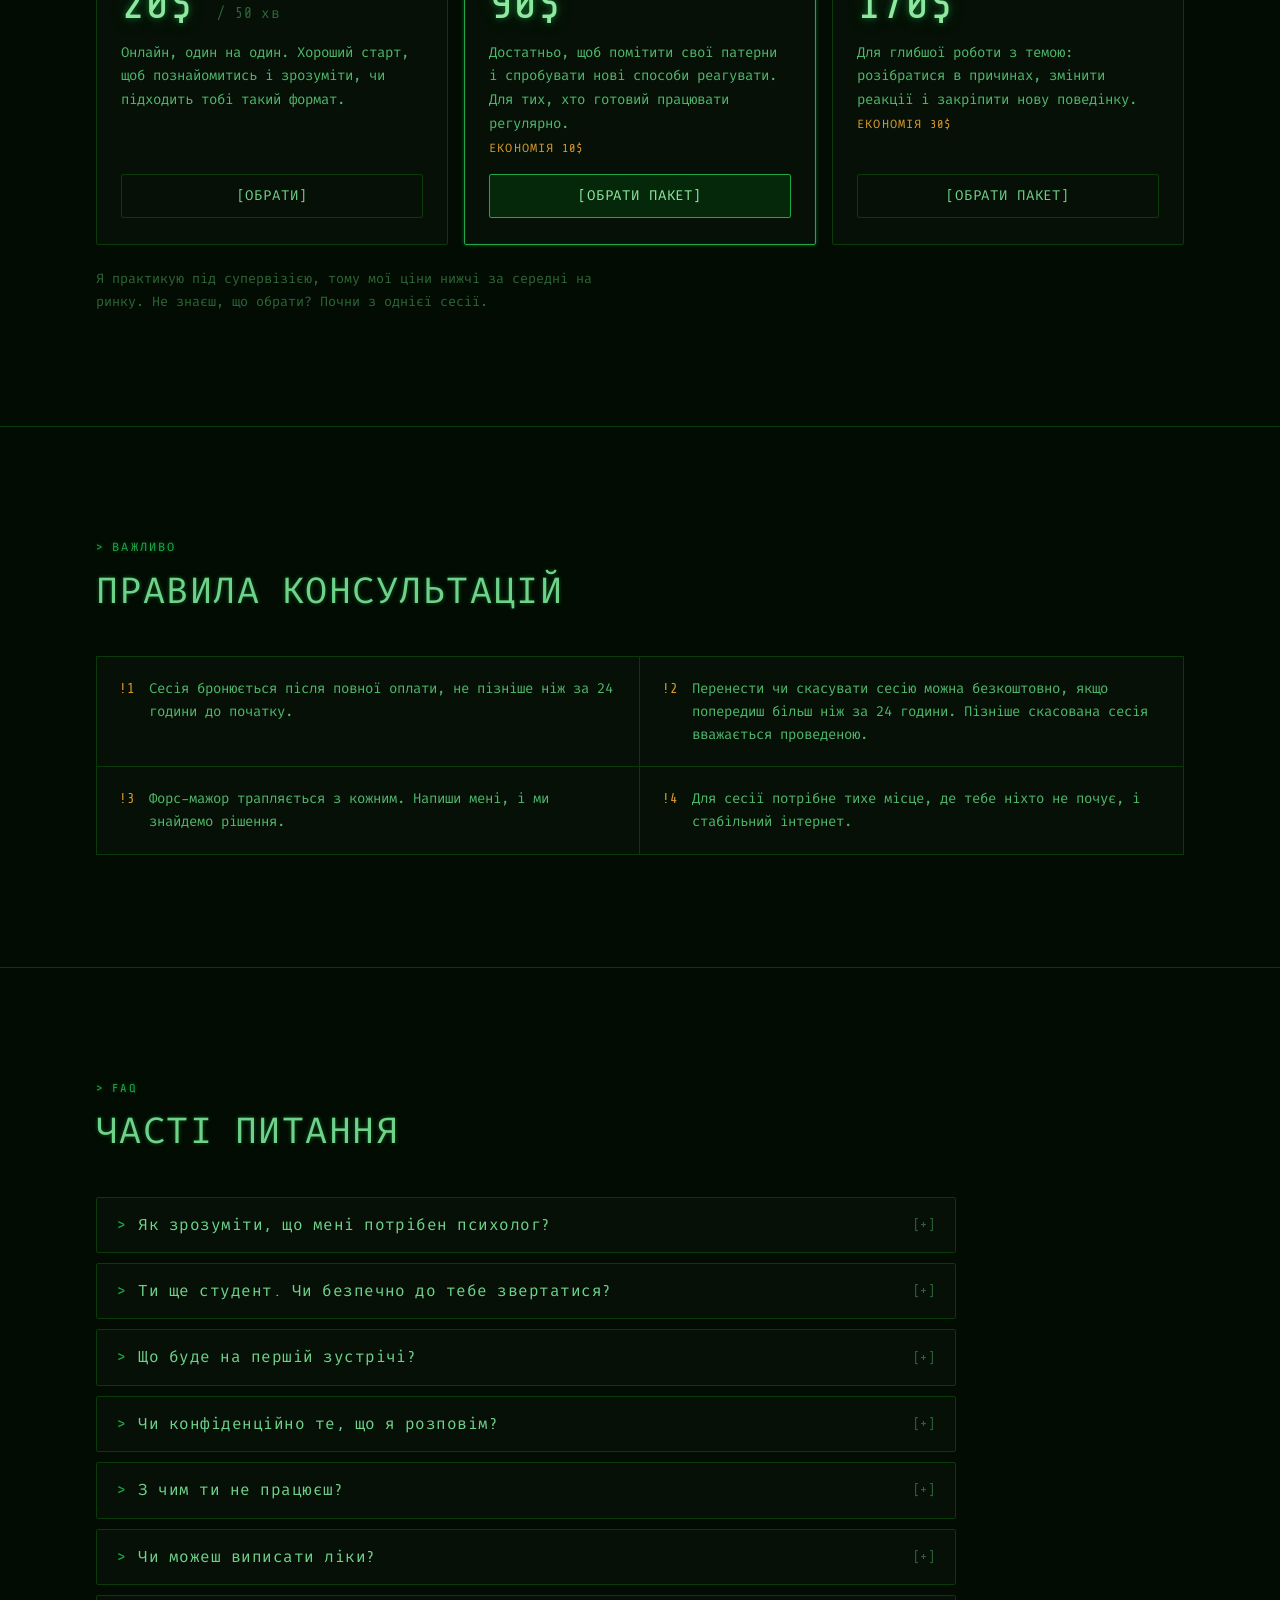
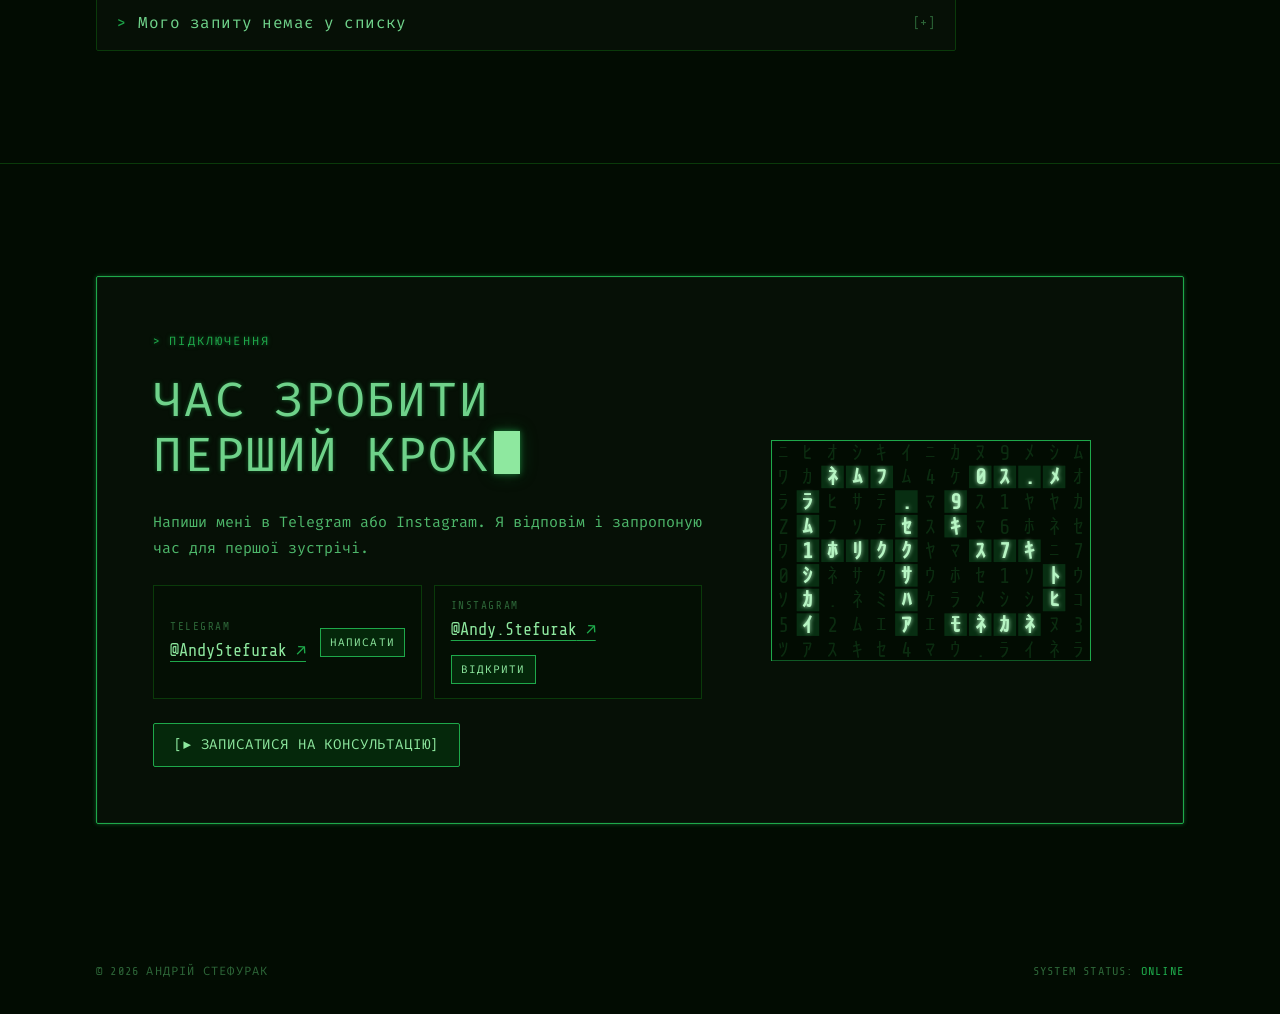
==== commit dc807ce5: "Приховати всі тести, крім PHQ-9, GAD-7, WHO-5, Розенберга і Бравермана Co-Authored-By: Claude Opus 5" ====
--- a/index.html
+++ b/index.html
@@ -1416,6 +1416,10 @@
     modsev: "Стан серйозно впливає на щоденне життя. Важливо звернутися до досвідченого психотерапевта і, ймовірно, до психіатра. Напиши мені, і я скерую тебе до фахівця.",
     sev: "Це високий рівень симптомів. Будь ласка, звернись до психіатра або лікаря якнайшвидше. Тобі не треба проходити це наодинці: депресія лікується. Я можу допомогти знайти фахівця."
   };
+
+  // Tests kept in the code but not shown on the site for now: no card and no page of their own.
+  // To show one again, remove its id from this list and run python3 build.py.
+  const HIDDEN_TESTS = ["pcptsd5", "swls", "pwi", "scs", "bigfive"];
 
   const TESTS = [
     {
@@ -1732,6 +1736,7 @@
     return { t: it.t, o: it.o || t.opts, s: it.s || null, p: it.p || null };
   }
   const isReady = t => t.items.length > 0 && t.items.every((_, i) => { const it = itemAt(t, i); return it.t && it.o.every(Boolean); });
+  const isShown = t => isReady(t) && !HIDDEN_TESTS.includes(t.id);
 
   // Every test has its own page at /tests/<id>/ (generated by build.py) that opens the test on load.
   const SITE = "https://www.andriistefurak.com";
@@ -1747,8 +1752,8 @@
   }
 
   const list = document.getElementById("test-list");
-  // Tests still waiting for their texts (Beck) stay in the code but are not shown.
-  TESTS.filter(isReady).forEach(t => {
+  // Hidden tests and tests still waiting for their texts (Beck) stay in the code but are not shown.
+  TESTS.filter(isShown).forEach(t => {
     const card = document.createElement("article");
     card.className = "test-card panel";
     card.innerHTML = `
@@ -1953,7 +1958,7 @@
   const want = document.body.dataset.openTest || ((location.hash.match(/^#test-([a-z0-9]+)$/) || [])[1]);
   const wantSection = document.body.dataset.scroll || (want ? "tests" : null);
   if (wantSection) document.getElementById(wantSection).scrollIntoView({ block: "start" });
-  if (want) { const t = TESTS.find(x => x.id === want); if (t && isReady(t)) openTest(t); }
+  if (want) { const t = TESTS.find(x => x.id === want); if (t && isShown(t)) openTest(t); }
 })();
 </script>
 </body>
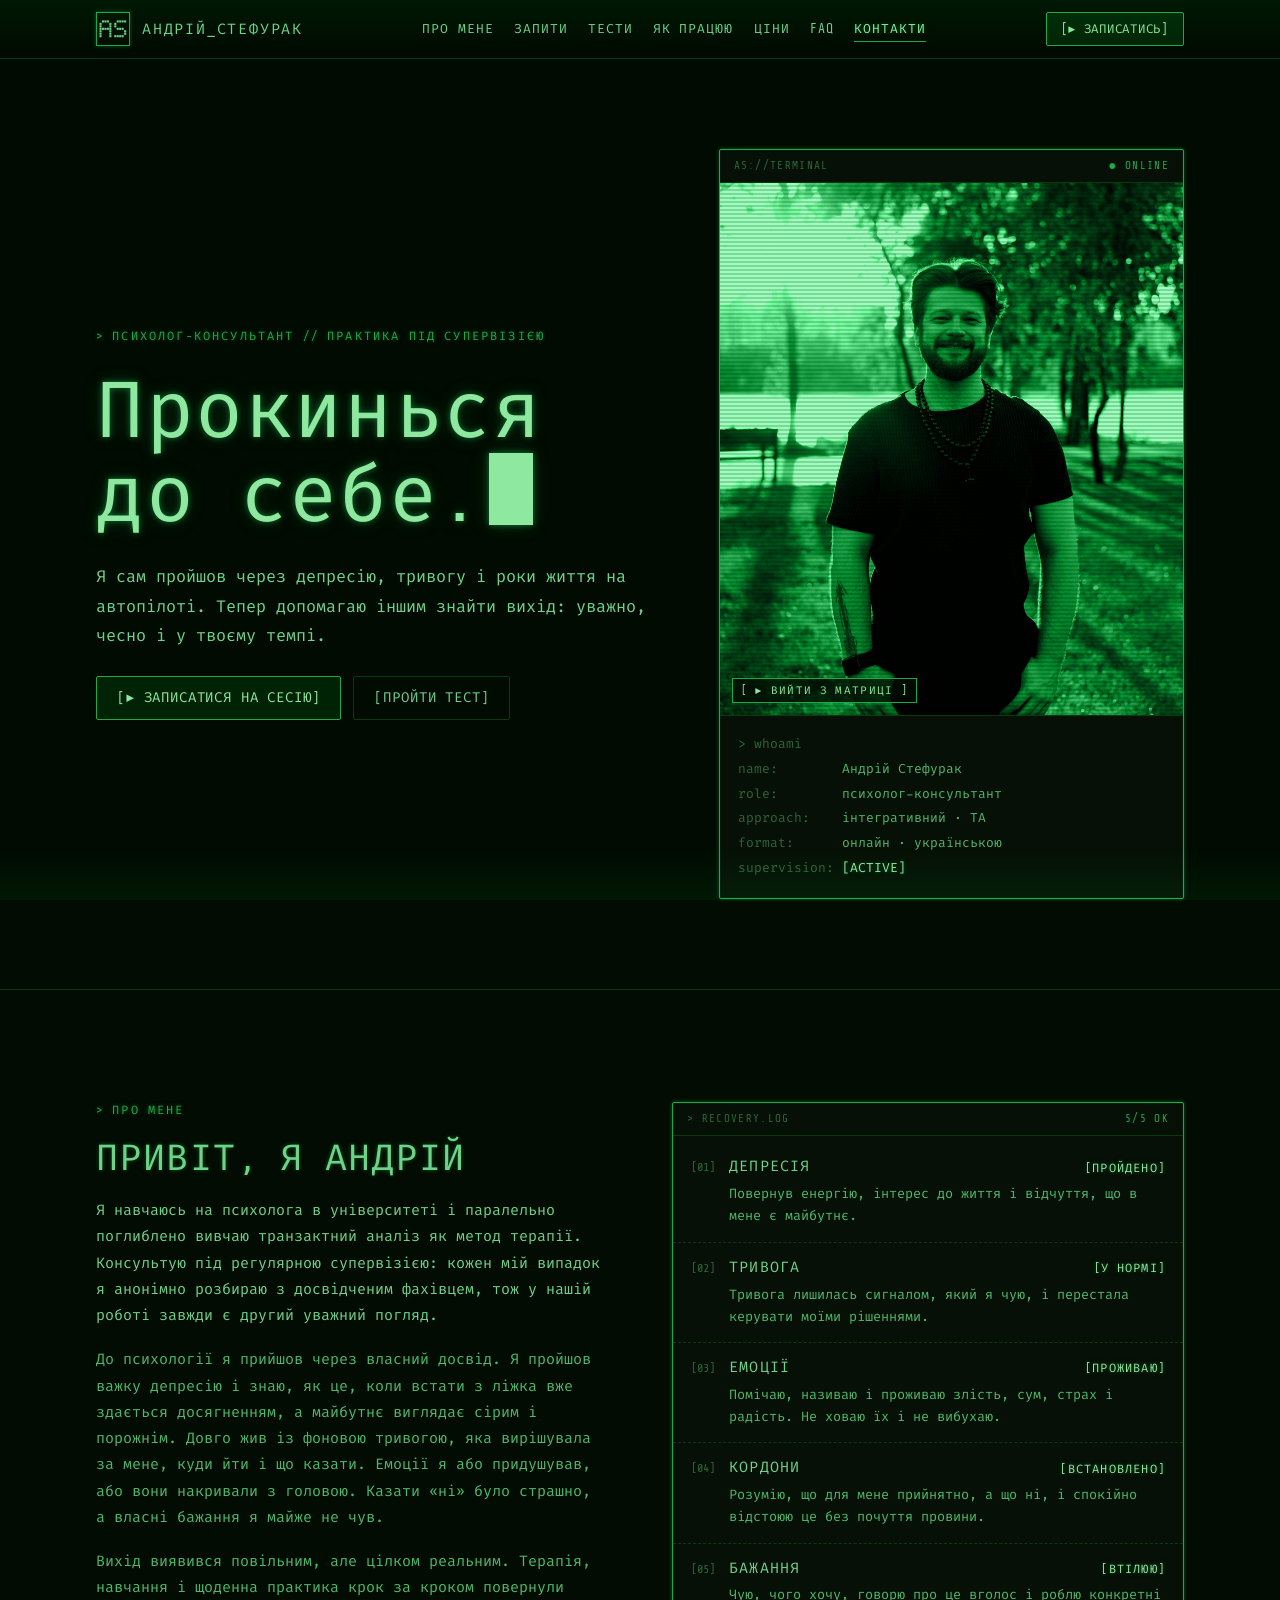
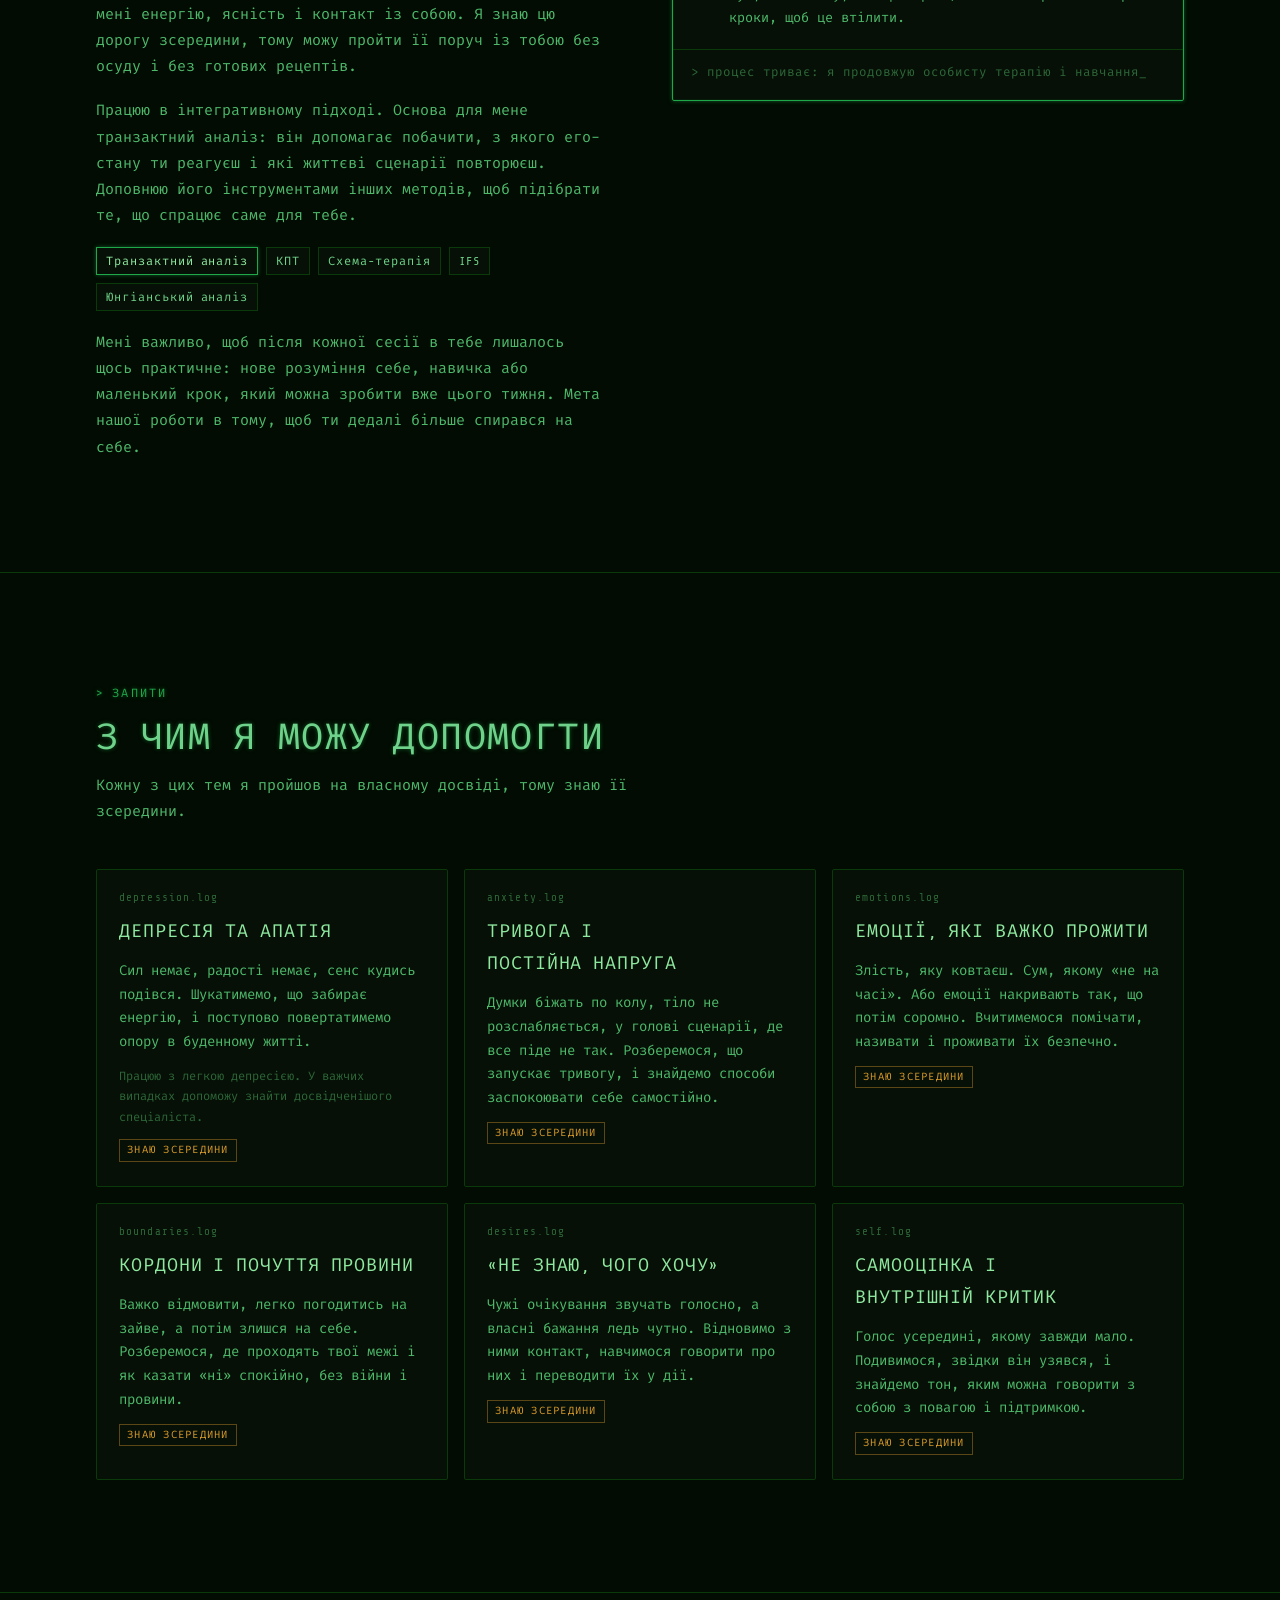
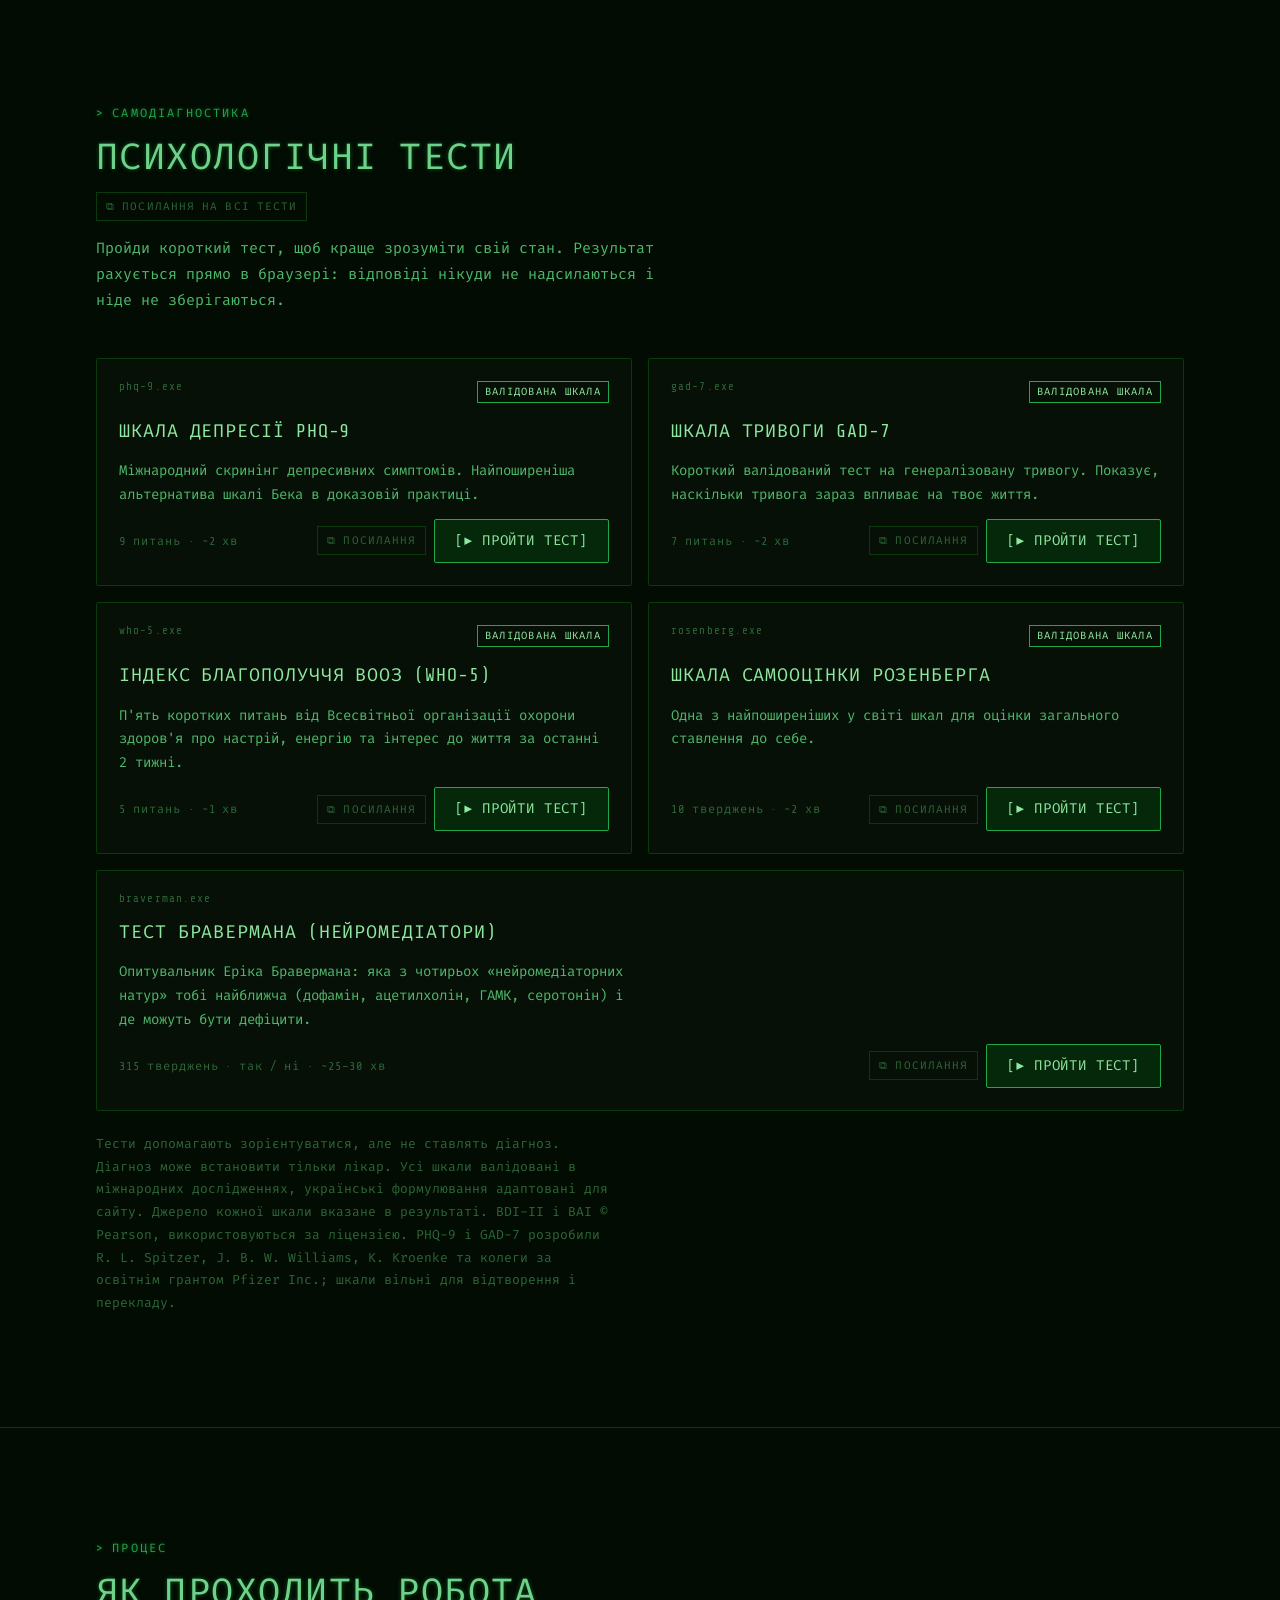
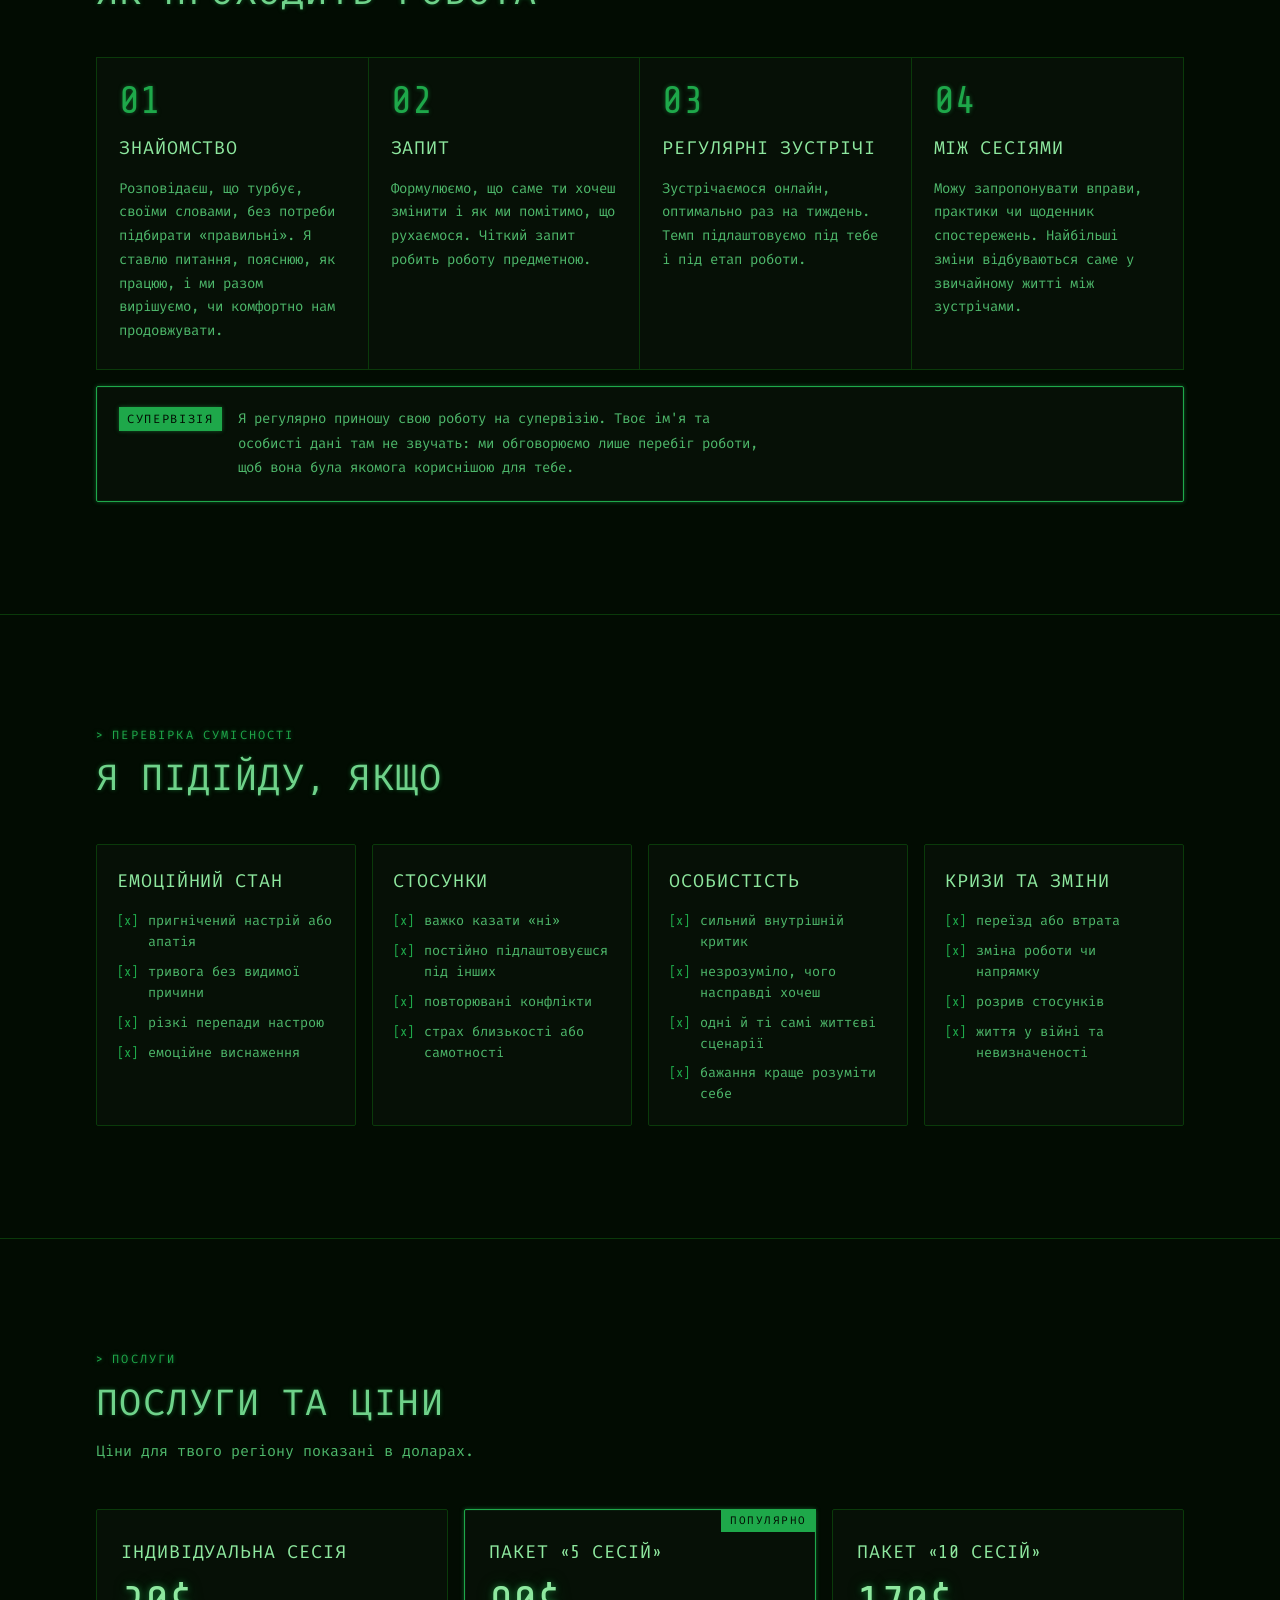
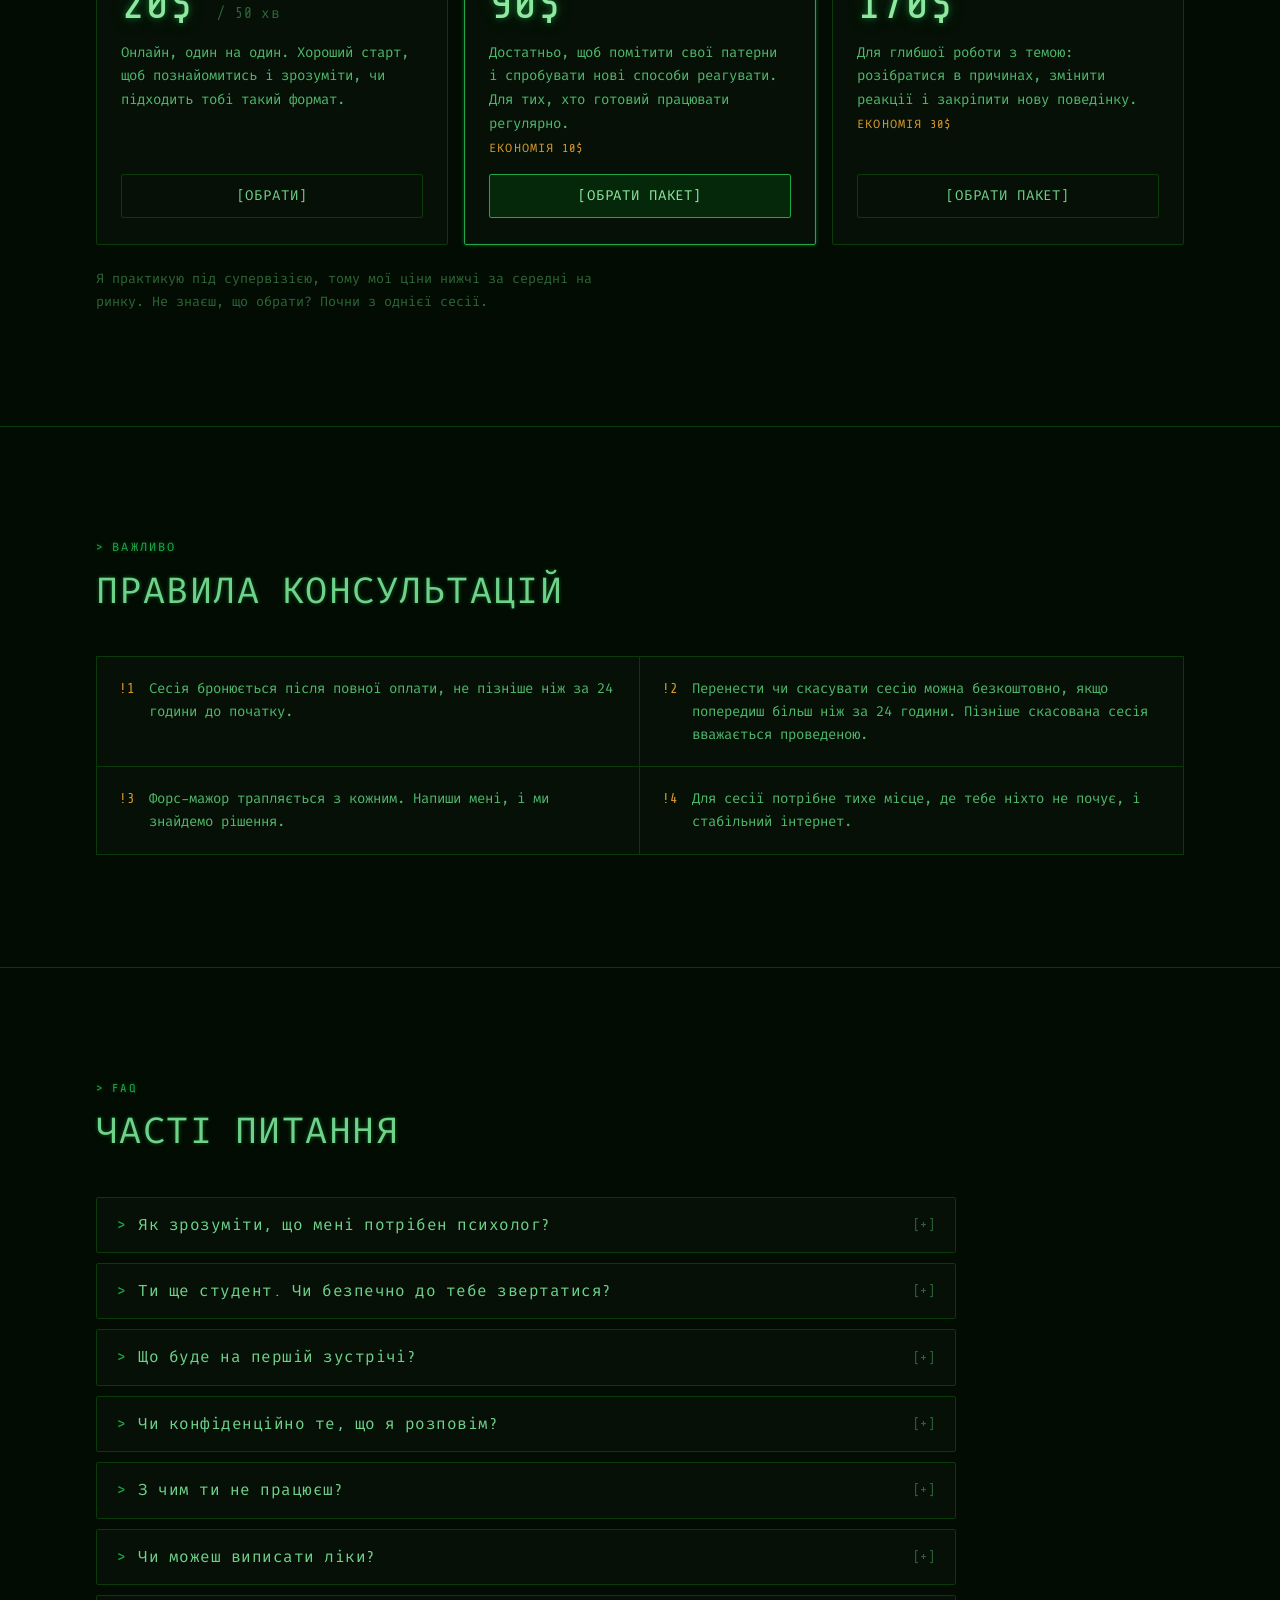
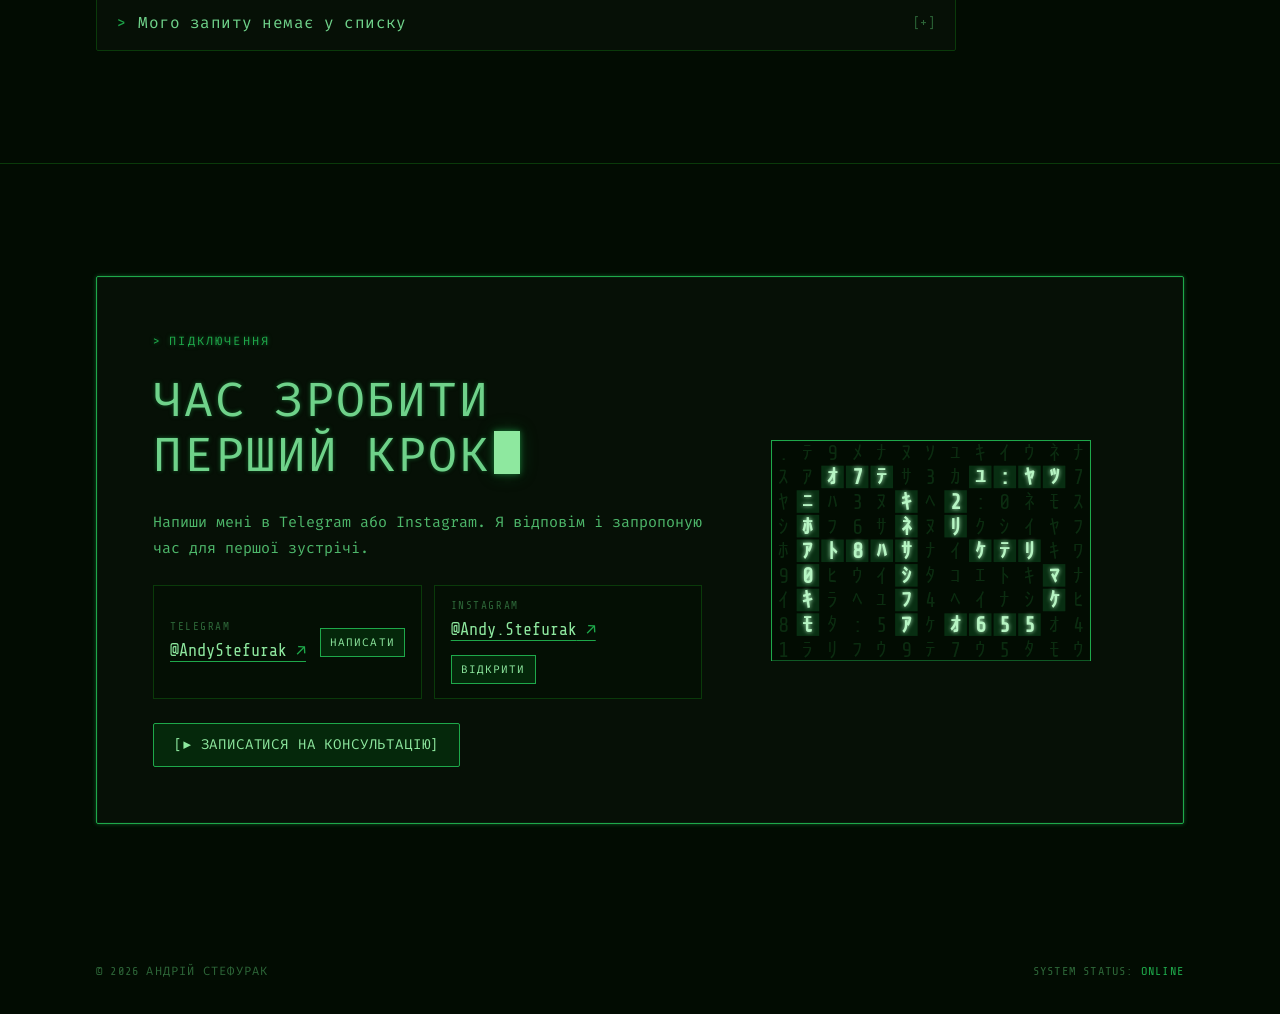
==== commit f1ea4739: "Один дисклеймер під результатом: тести не ставлять діагноз Co-Authored-By: Claude Haiku 5.5 <noreply" ====
--- a/index.html
+++ b/index.html
@@ -1865,7 +1865,7 @@
       <a class="btn" href="https://t.me/AndyStefurak" target="_blank" rel="noopener">[▶ Обговорити результат]</a>
       <button class="btn btn--ghost" type="button" id="again">[↻ Пройти ще раз]</button></div>
       <div>${shareButton()}</div>
-      ${cur.noDisclaimer ? "" : `<p class="fine">Це результат самоопитувальника, а не діагноз. Якщо результат тебе непокоїть, обговори його з фахівцем.</p>`}`;
+      ${cur.noDisclaimer ? "" : `<p class="fine">Тести допомагають зорієнтуватися, але не ставлять діагноз. Діагноз може встановити тільки лікар.</p>`}`;
   }
 
   // Profile tests (Big Five, Braverman) score each factor separately instead of one total.
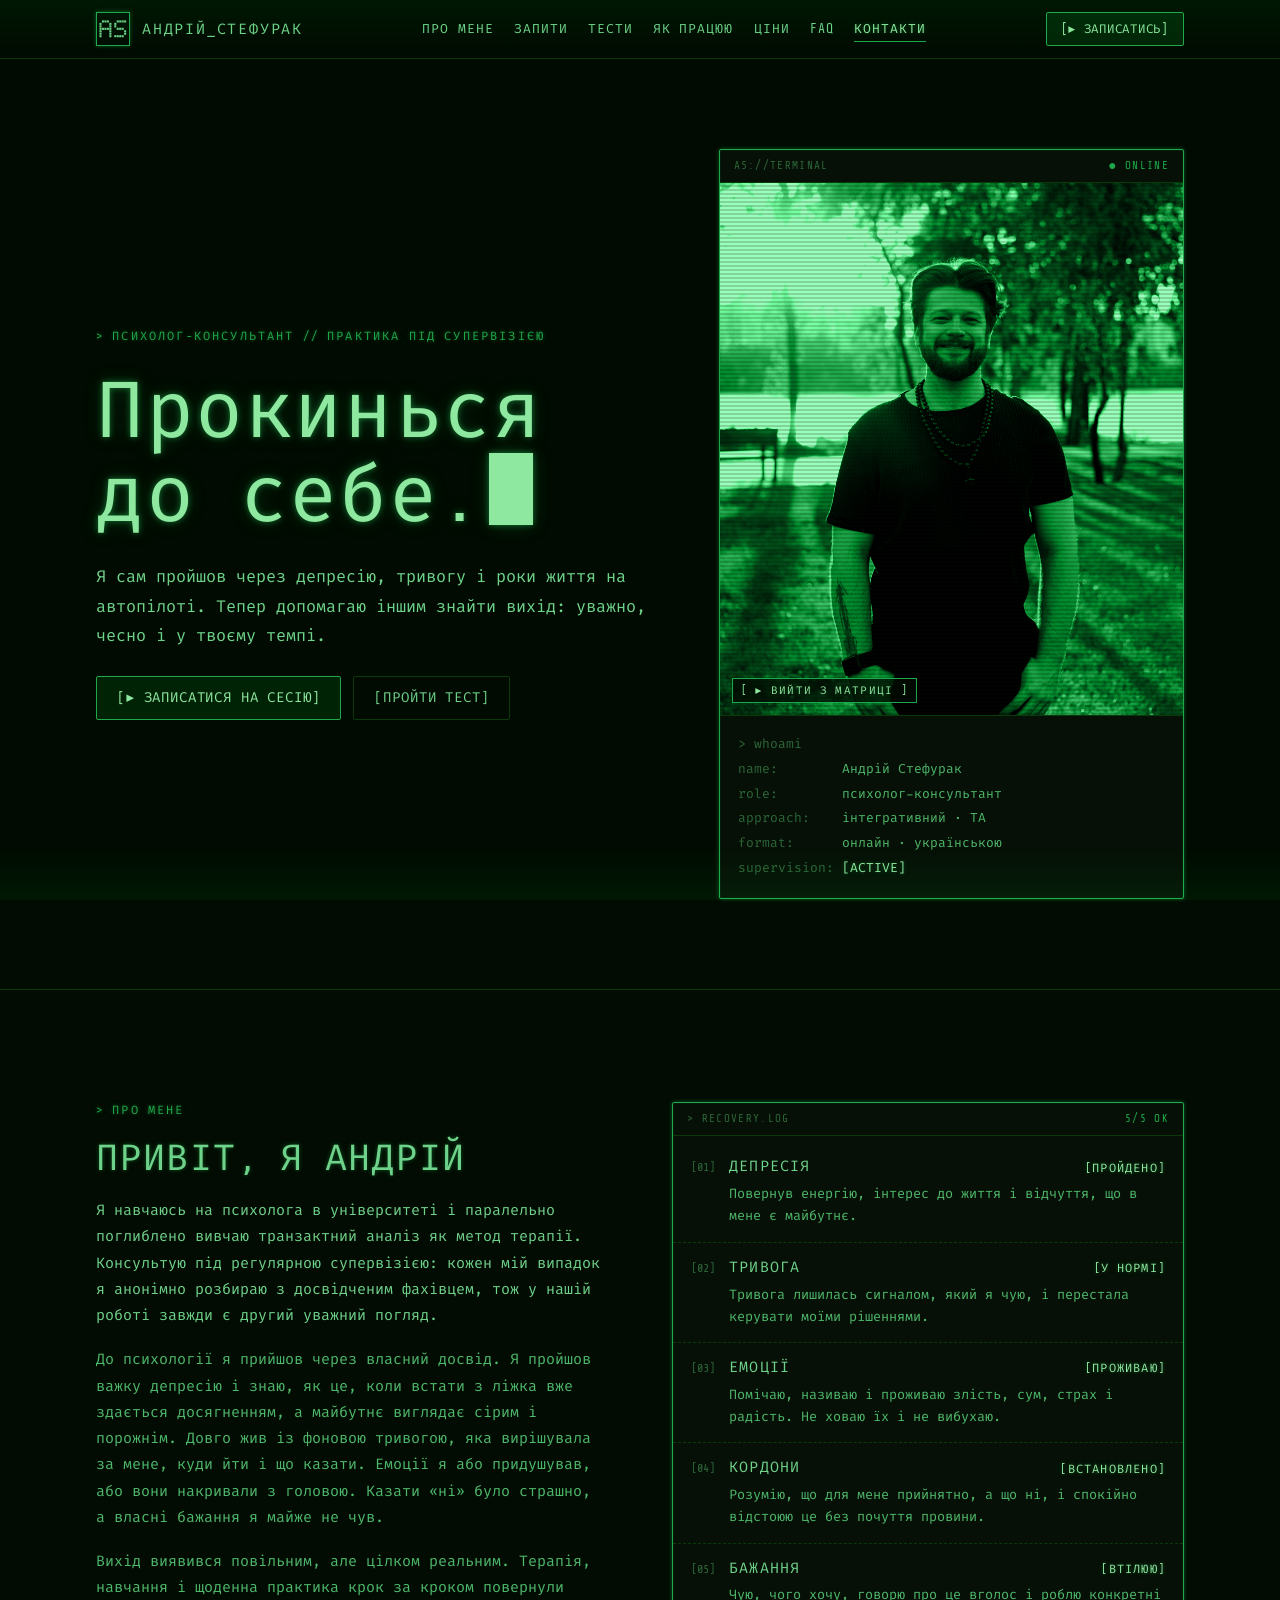
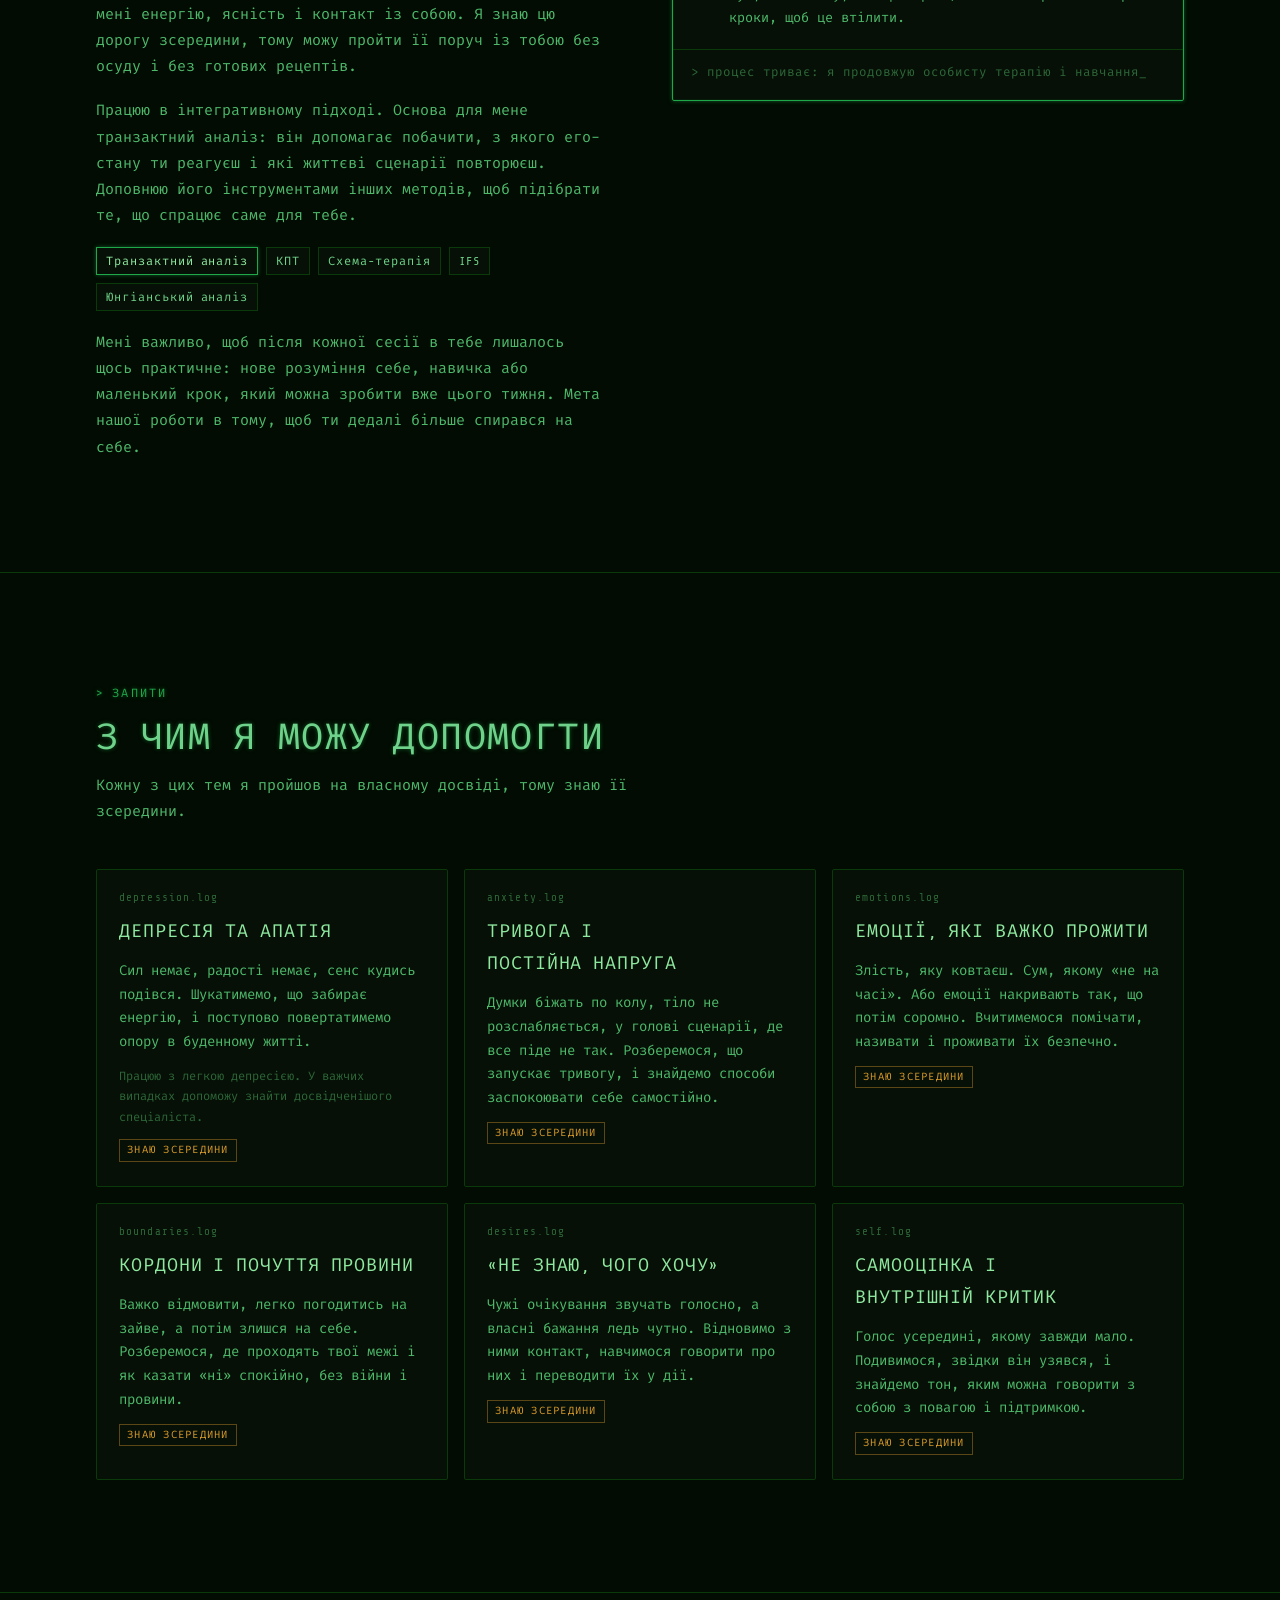
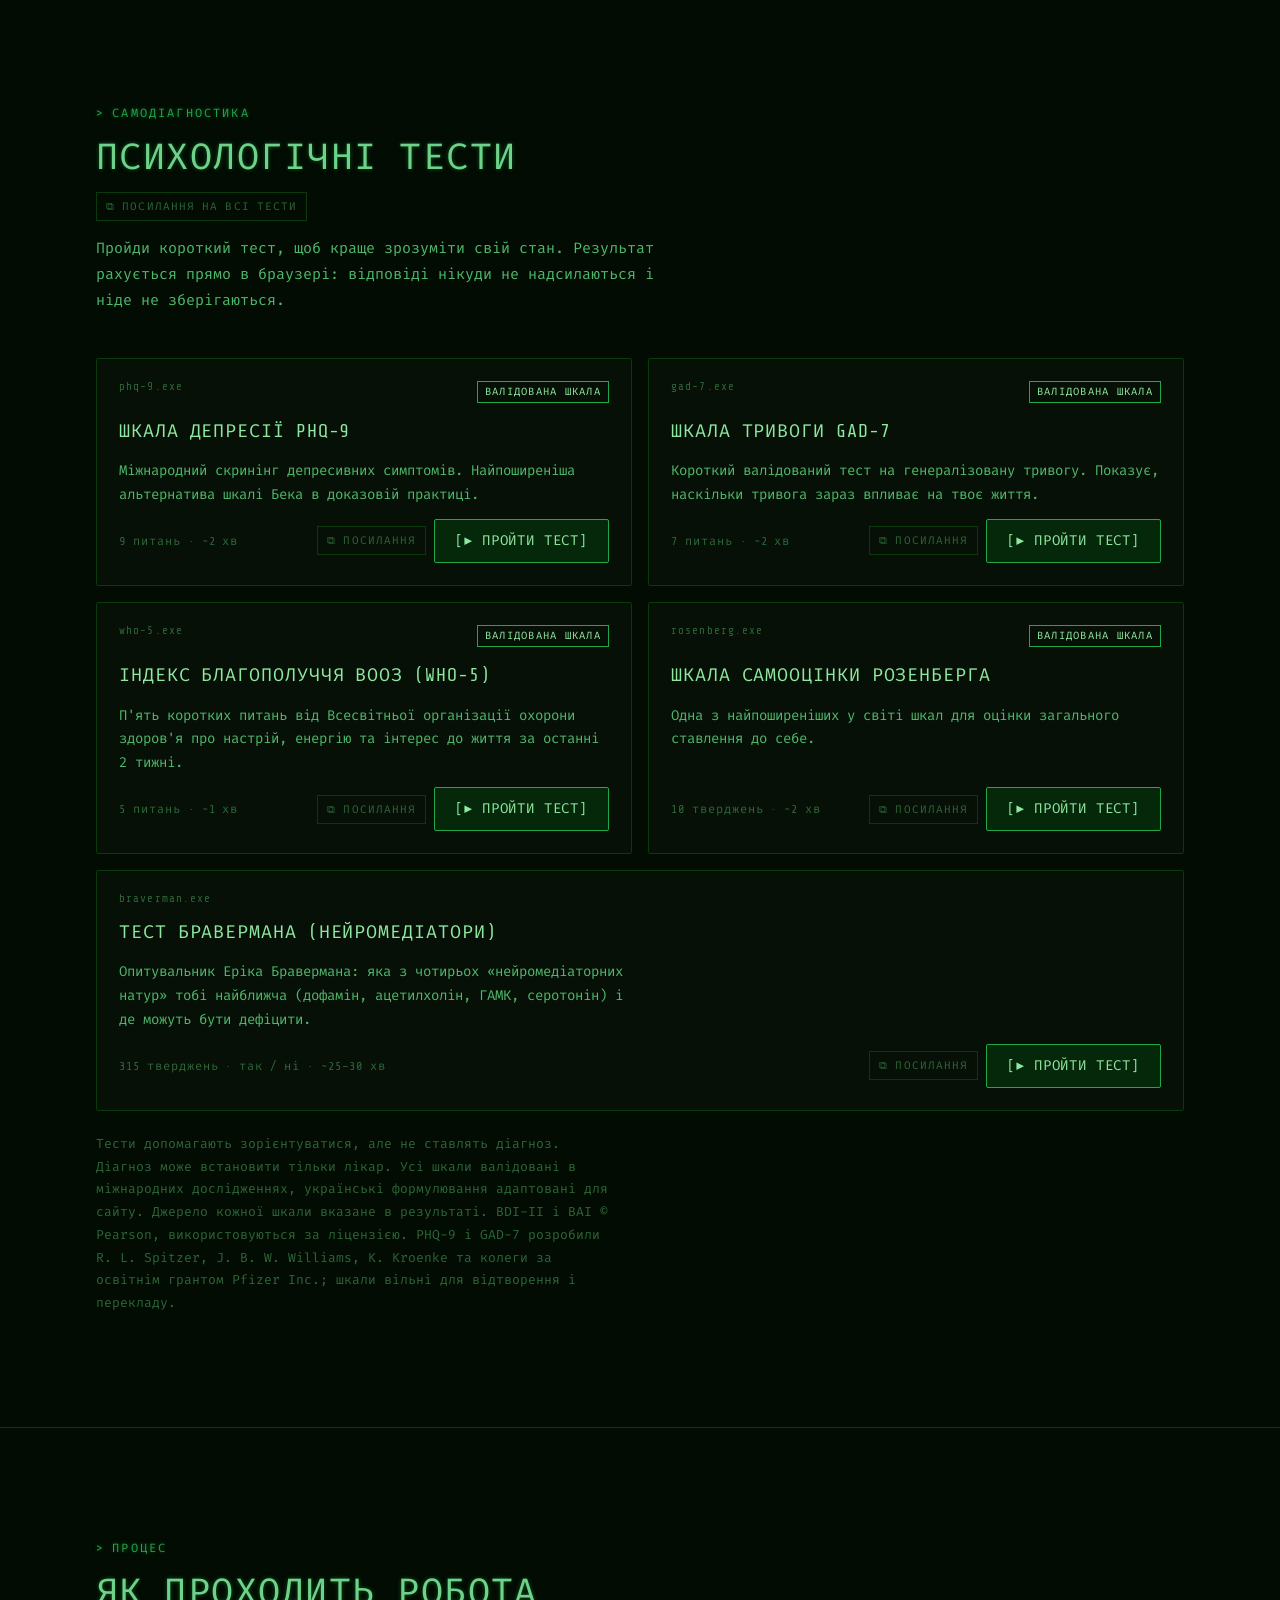
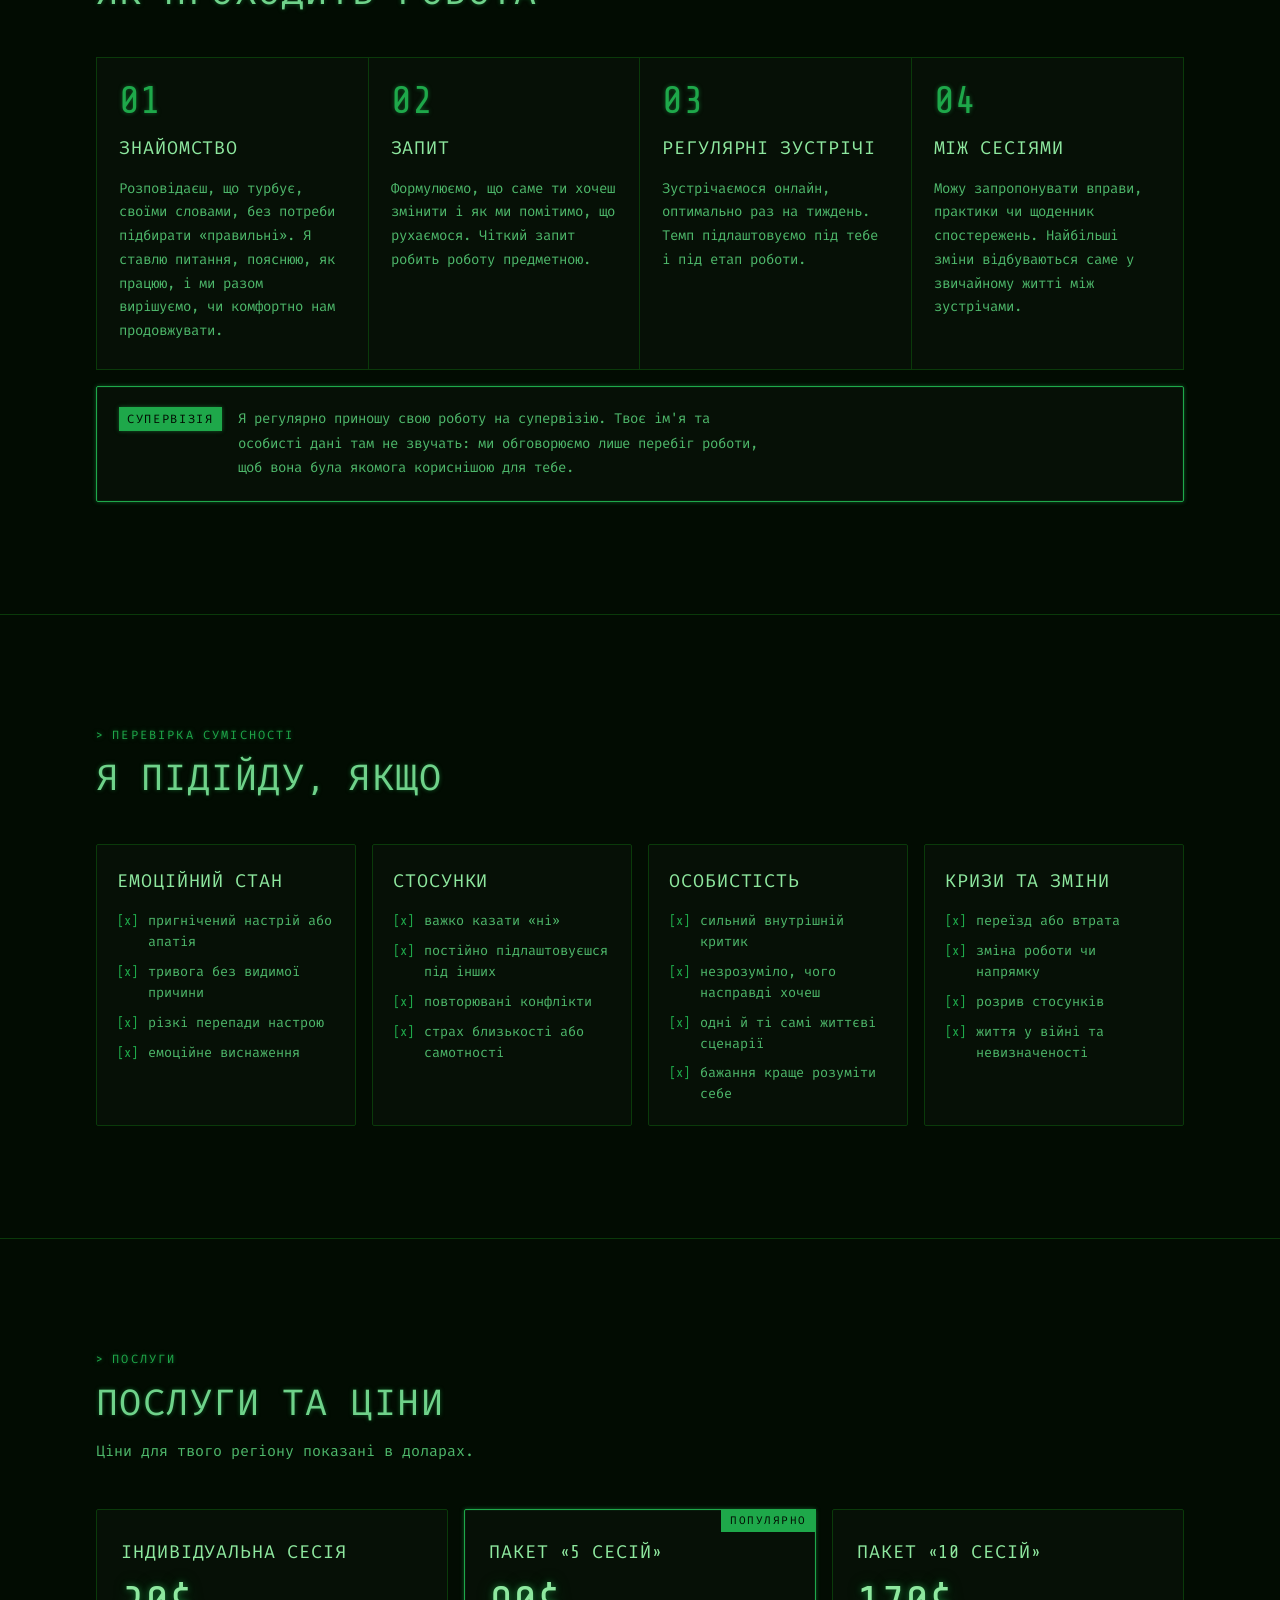
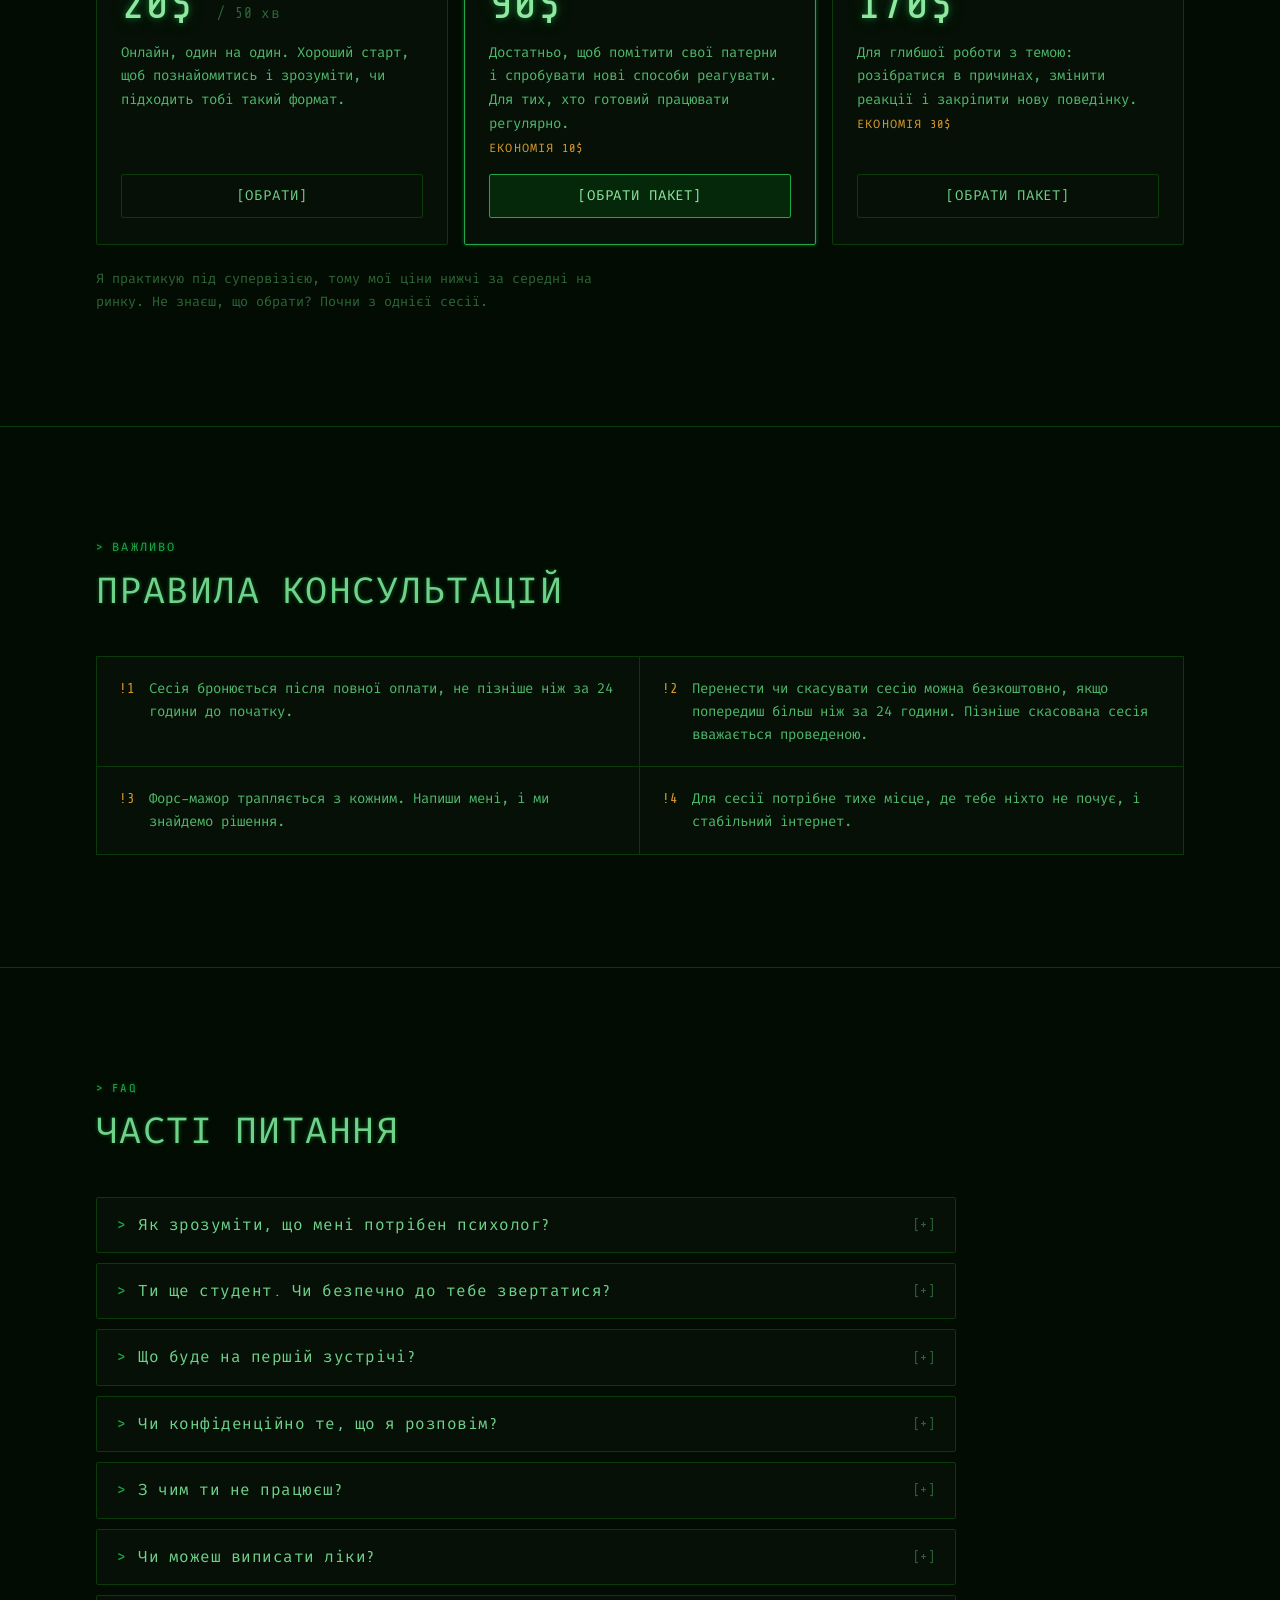
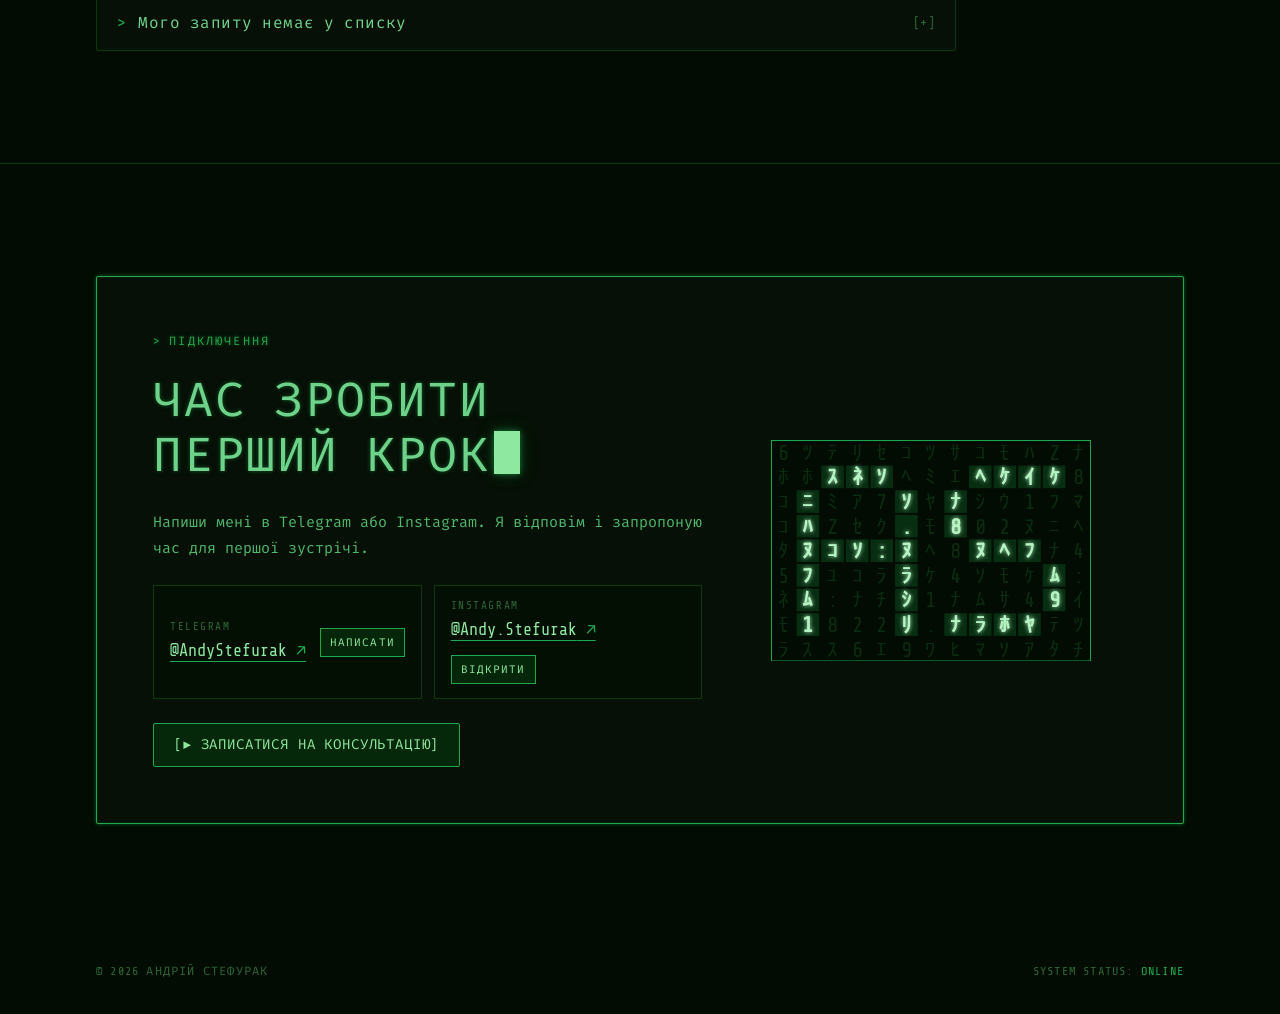
==== commit a41f4dbd: "Під результатами тестів: джерела, ліцензії Pearson і grant Pfizer Co-Authored-By: Claude Haiku 5.5 <" ====
--- a/index.html
+++ b/index.html
@@ -1865,7 +1865,7 @@
       <a class="btn" href="https://t.me/AndyStefurak" target="_blank" rel="noopener">[▶ Обговорити результат]</a>
       <button class="btn btn--ghost" type="button" id="again">[↻ Пройти ще раз]</button></div>
       <div>${shareButton()}</div>
-      ${cur.noDisclaimer ? "" : `<p class="fine">Тести допомагають зорієнтуватися, але не ставлять діагноз. Діагноз може встановити тільки лікар.</p>`}`;
+      ${cur.noDisclaimer ? "" : `<p class="fine">Усі шкали валідовані в міжнародних дослідженнях, українські формулювання адаптовані для сайту. Джерело кожної шкали вказане в результаті. BDI-II і BAI © Pearson, використовуються за ліцензією. PHQ-9 і GAD-7 розробили R. L. Spitzer, J. B. W. Williams, K. Kroenke та колеги за освітнім грантом Pfizer Inc.; шкали вільні для відтворення і перекладу.</p>`}`;
   }
 
   // Profile tests (Big Five, Braverman) score each factor separately instead of one total.
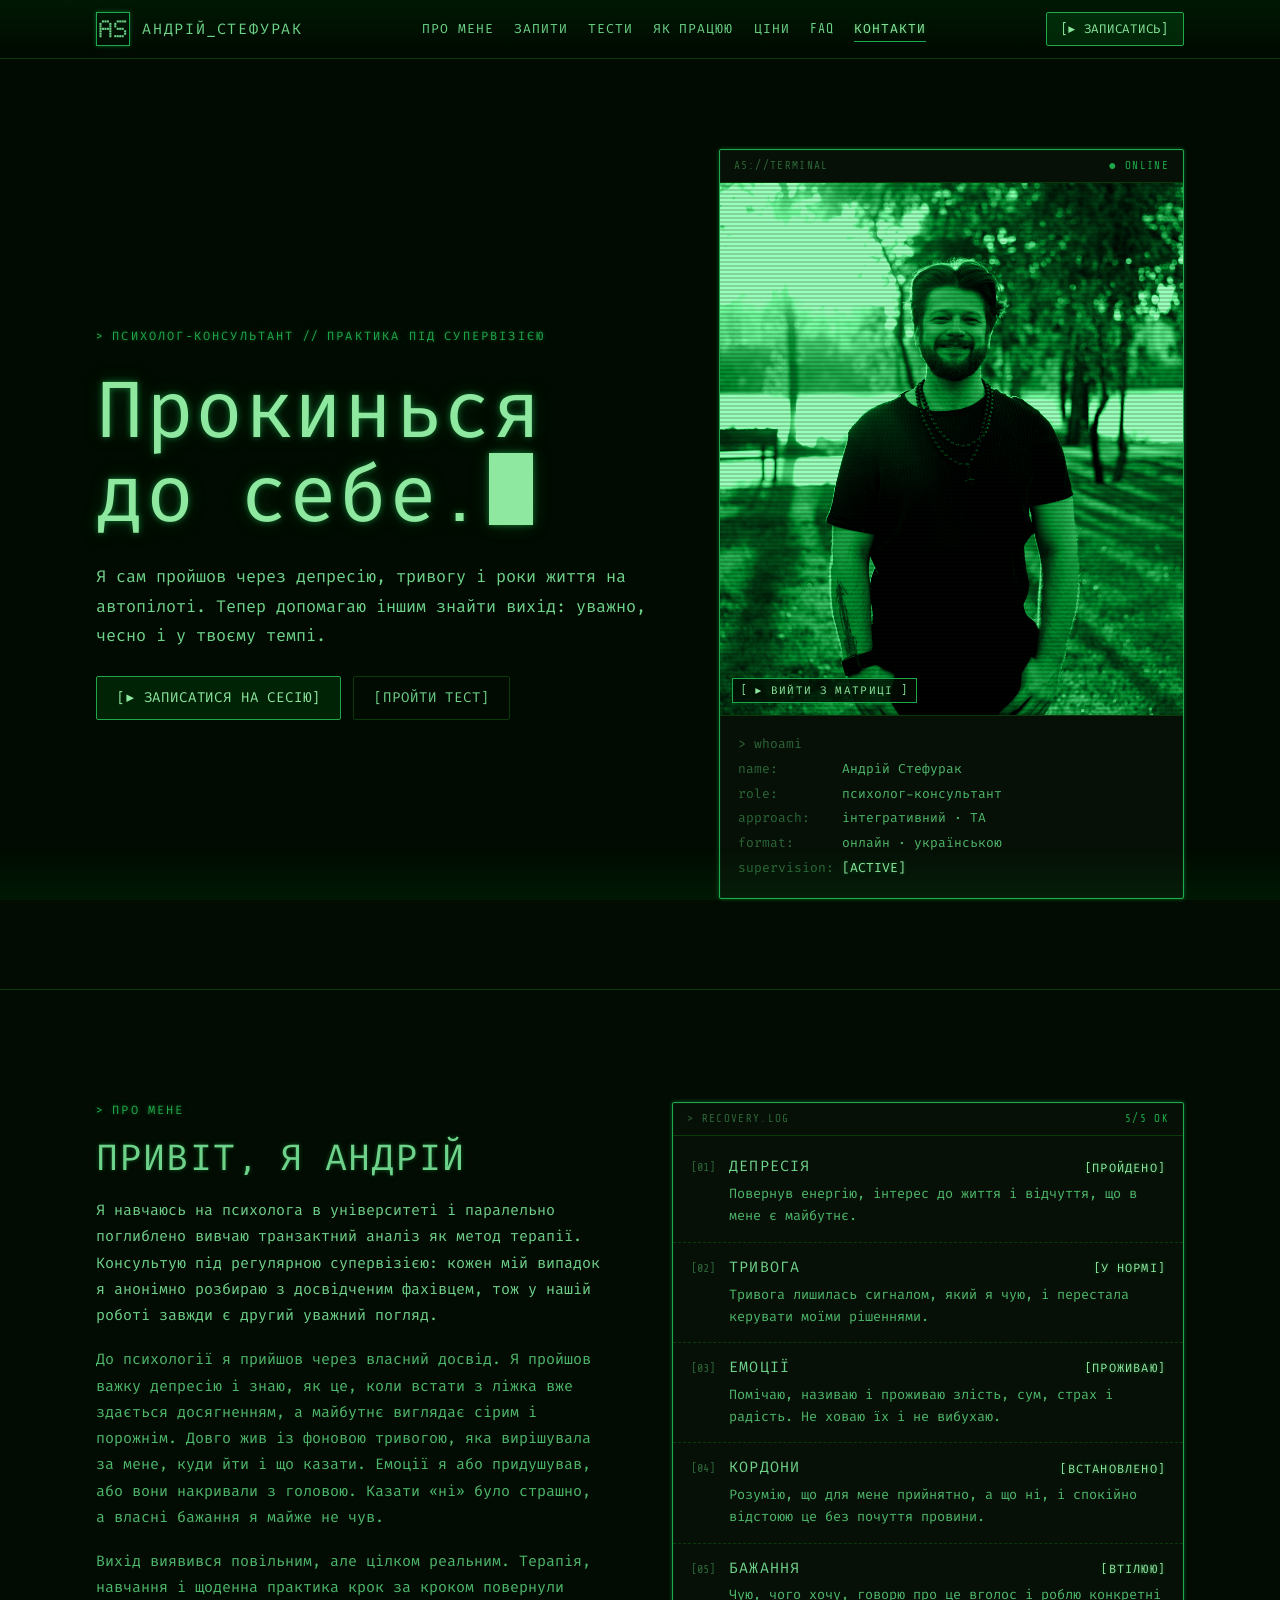
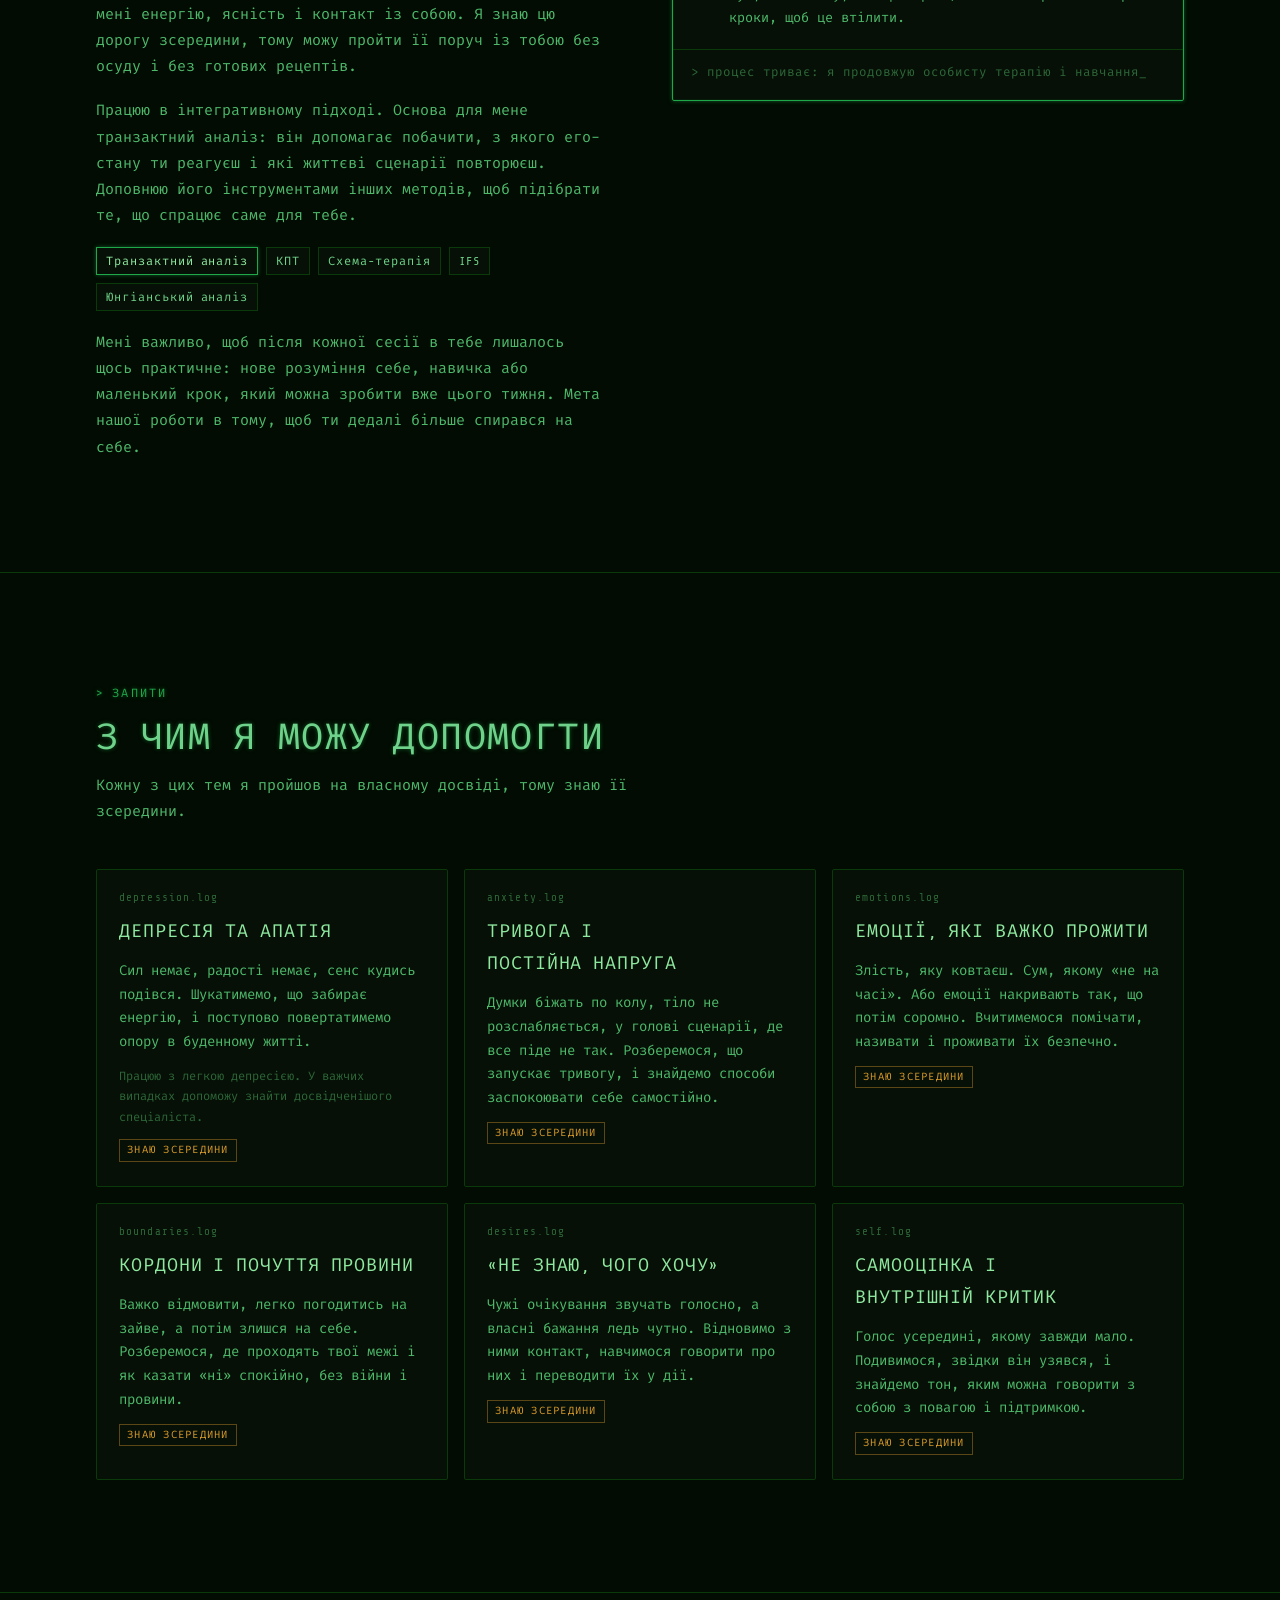
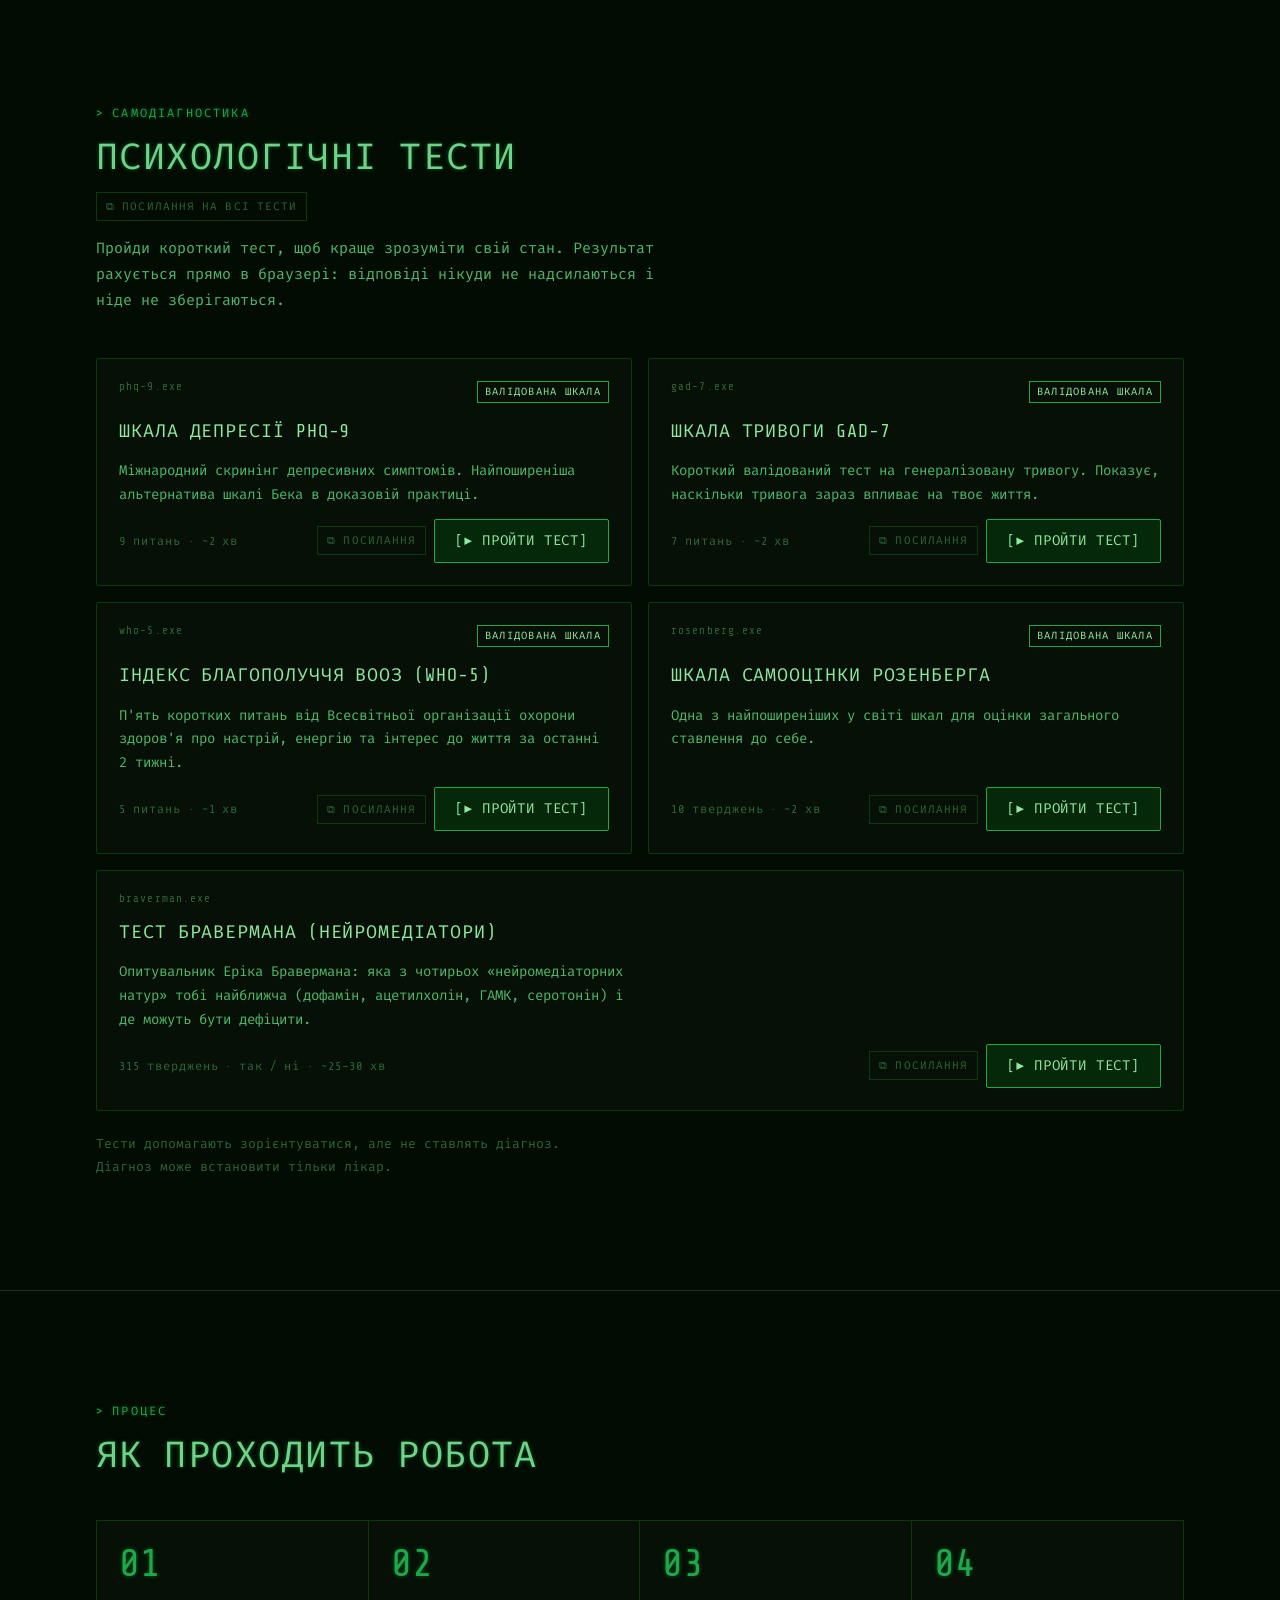
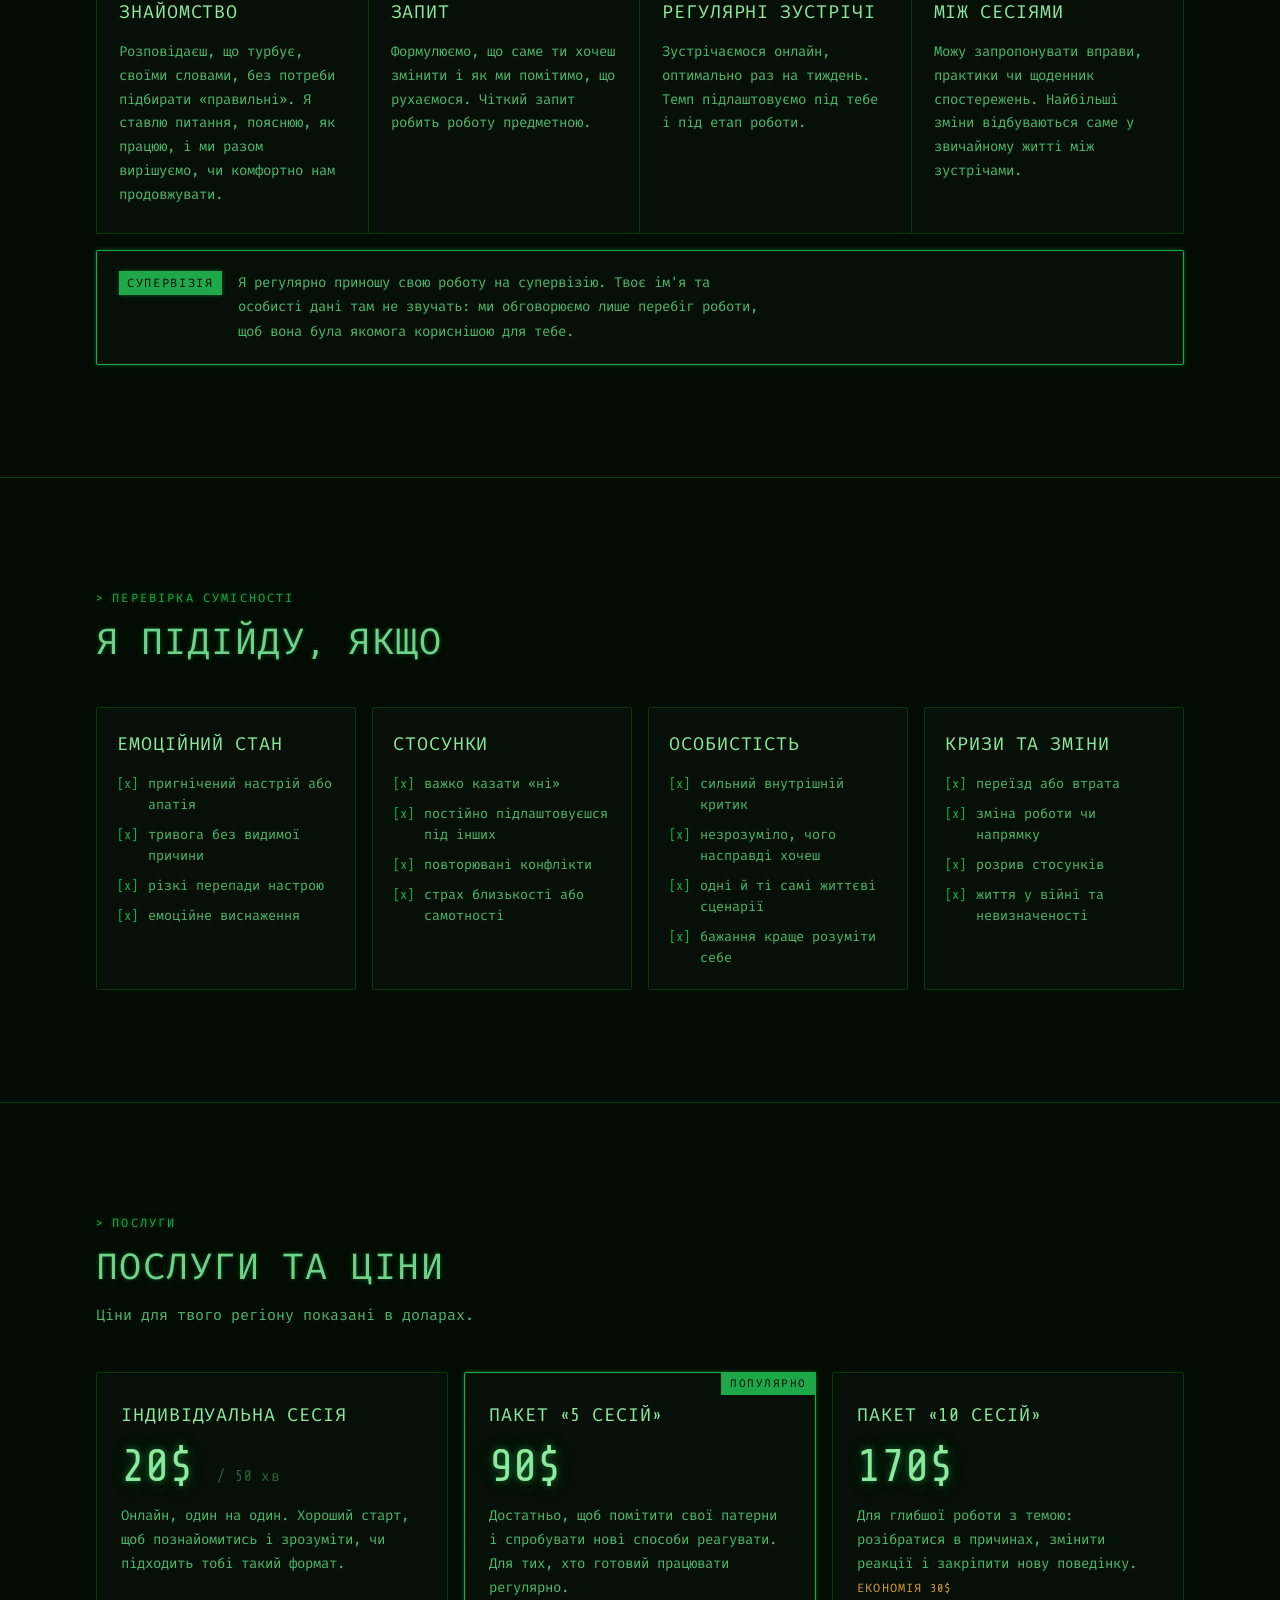
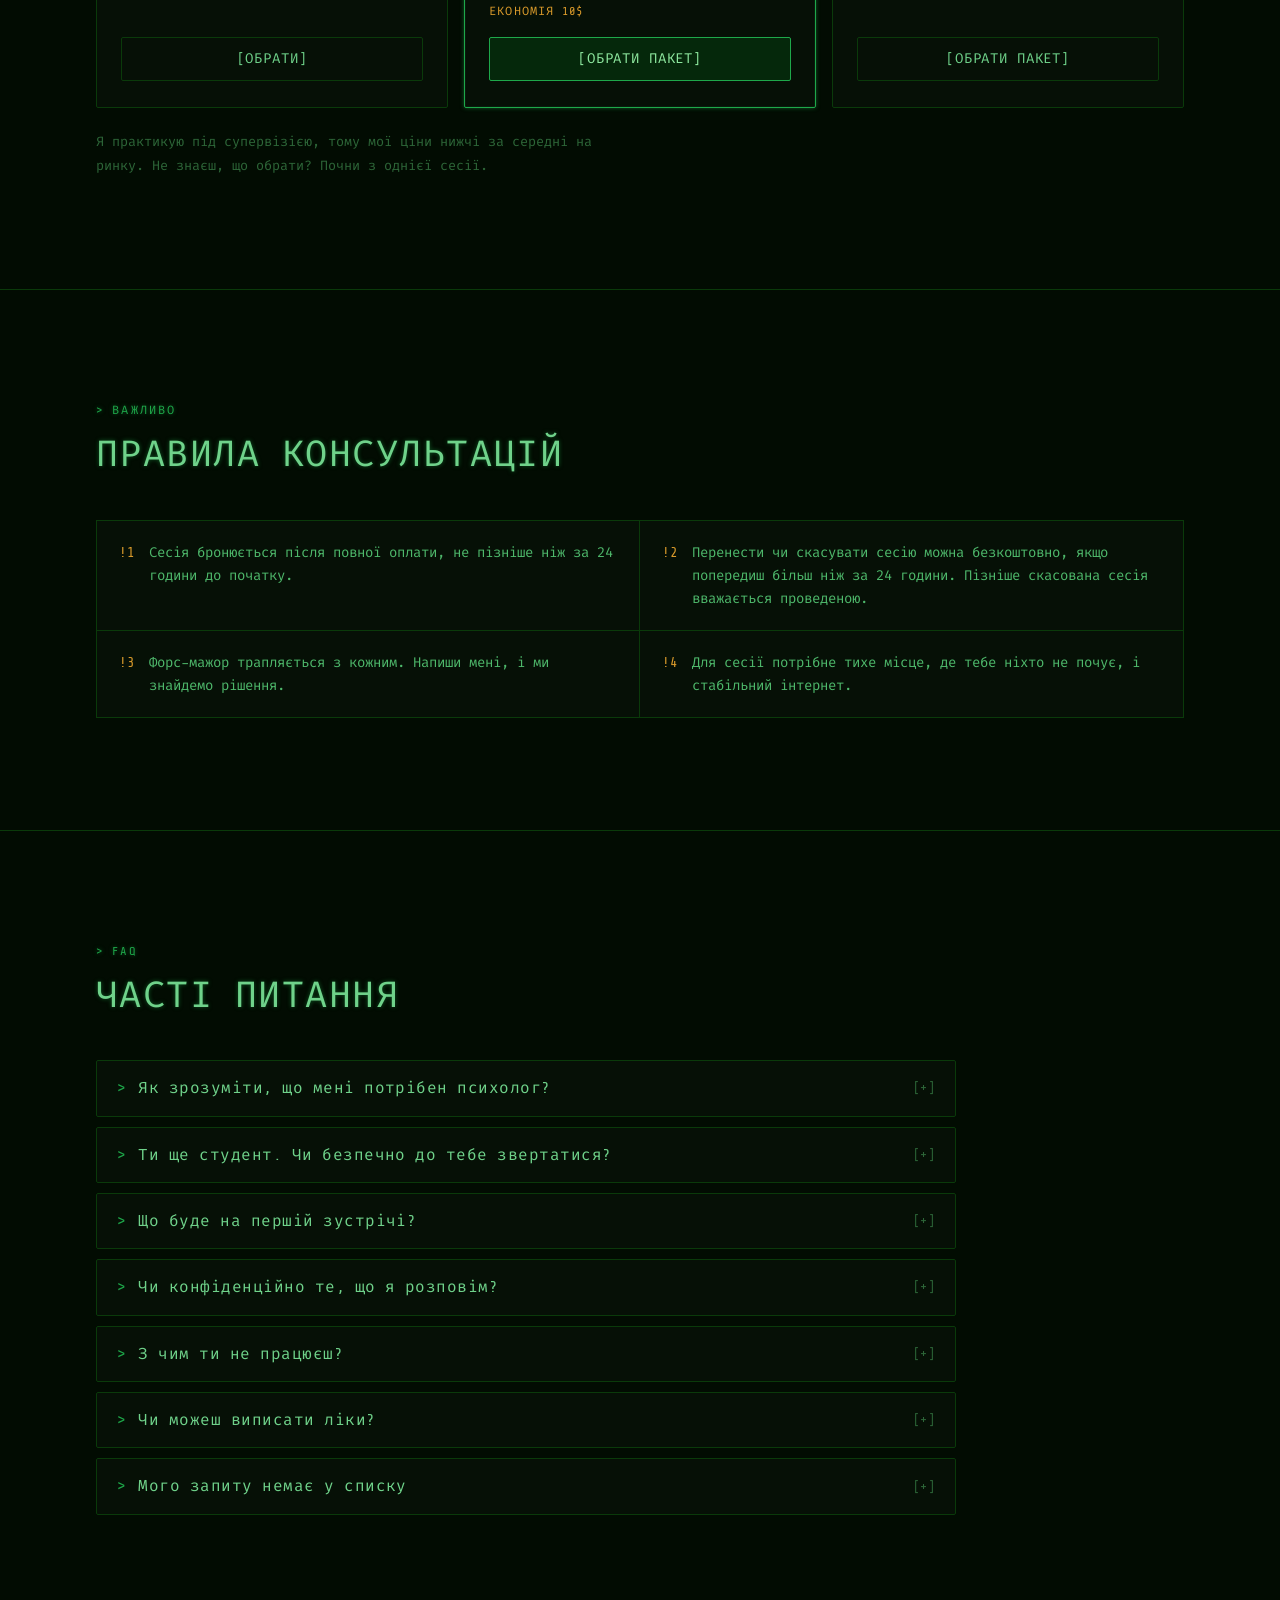
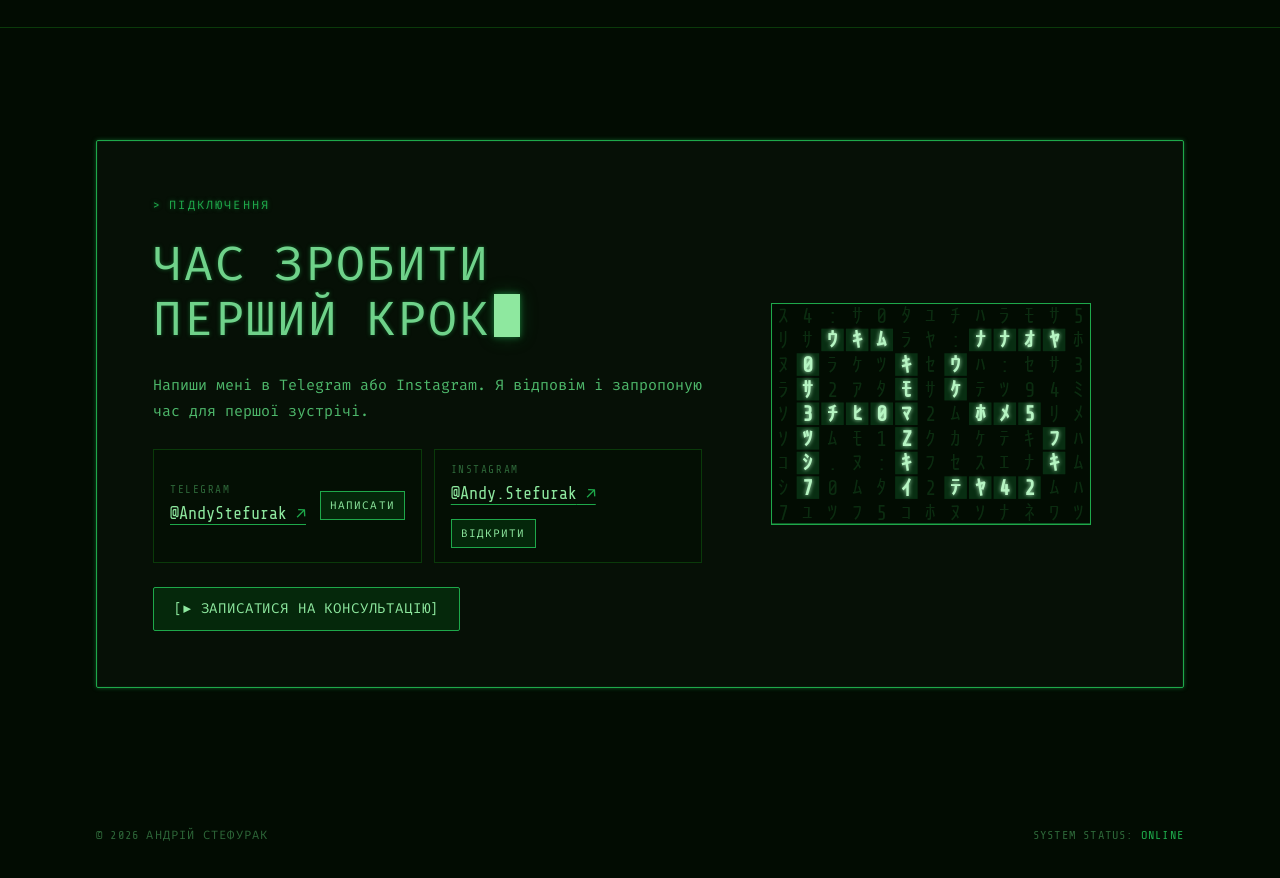
==== commit 52bda53e: "Текст про діагноз — під списком тестів, під результатом — як було Co-Authored-By: Claude Sonnet 5.5 " ====
--- a/index.html
+++ b/index.html
@@ -535,7 +535,7 @@
         <p>Пройди короткий тест, щоб краще зрозуміти свій стан. Результат рахується прямо в браузері: відповіді нікуди не надсилаються і ніде не зберігаються.</p>
       </div>
       <div class="tests" id="test-list"></div>
-      <p class="tests-note">Тести допомагають зорієнтуватися, але не ставлять діагноз. Діагноз може встановити тільки лікар. Усі шкали валідовані в міжнародних дослідженнях, українські формулювання адаптовані для сайту. Джерело кожної шкали вказане в результаті. BDI-II і BAI © Pearson, використовуються за ліцензією. PHQ-9 і GAD-7 розробили R. L. Spitzer, J. B. W. Williams, K. Kroenke та колеги за освітнім грантом Pfizer Inc.; шкали вільні для відтворення і перекладу.</p>
+      <p class="tests-note">Тести допомагають зорієнтуватися, але не ставлять діагноз. Діагноз може встановити тільки лікар.</p>
     </div>
   </section>
 
@@ -1865,7 +1865,7 @@
       <a class="btn" href="https://t.me/AndyStefurak" target="_blank" rel="noopener">[▶ Обговорити результат]</a>
       <button class="btn btn--ghost" type="button" id="again">[↻ Пройти ще раз]</button></div>
       <div>${shareButton()}</div>
-      ${cur.noDisclaimer ? "" : `<p class="fine">Усі шкали валідовані в міжнародних дослідженнях, українські формулювання адаптовані для сайту. Джерело кожної шкали вказане в результаті. BDI-II і BAI © Pearson, використовуються за ліцензією. PHQ-9 і GAD-7 розробили R. L. Spitzer, J. B. W. Williams, K. Kroenke та колеги за освітнім грантом Pfizer Inc.; шкали вільні для відтворення і перекладу.</p>`}`;
+      ${cur.noDisclaimer ? "" : `<p class="fine">Це результат самоопитувальника, а не діагноз. Якщо результат тебе непокоїть, обговори його з фахівцем.</p>`}`;
   }
 
   // Profile tests (Big Five, Braverman) score each factor separately instead of one total.
